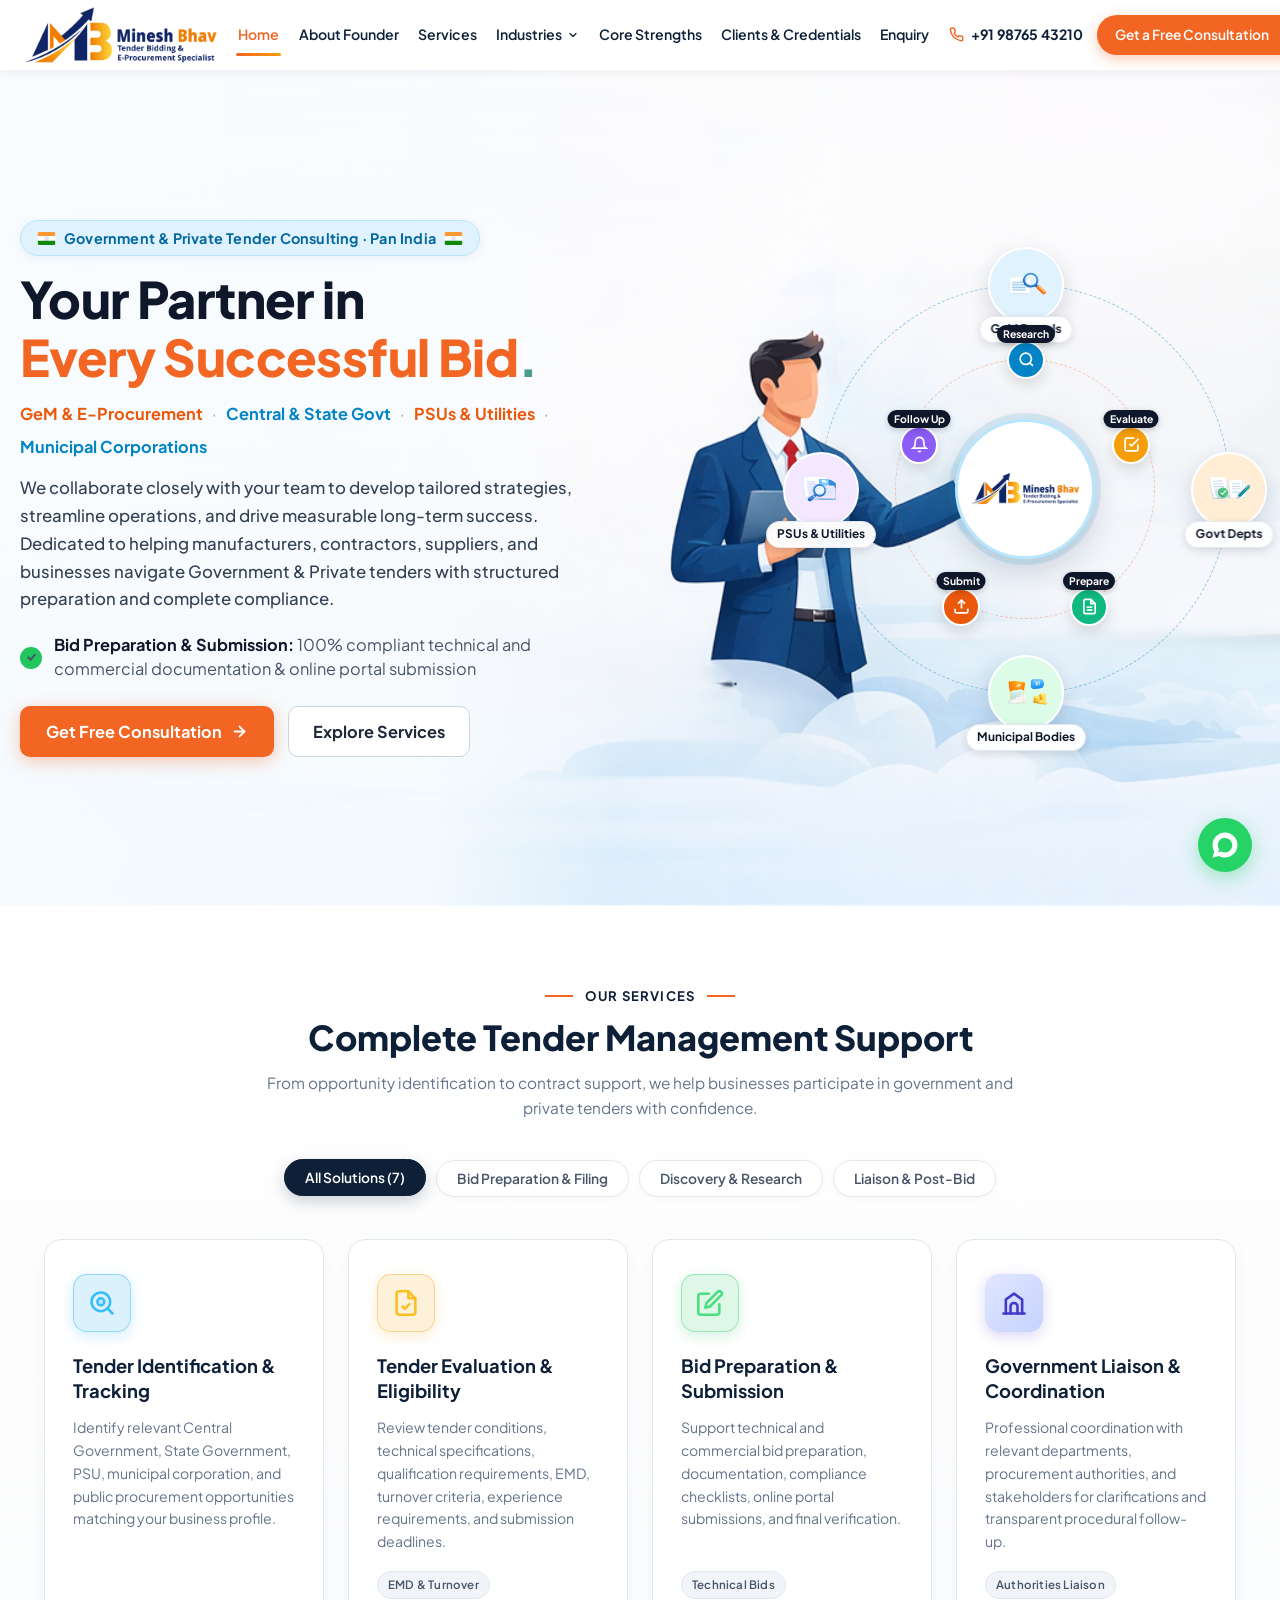
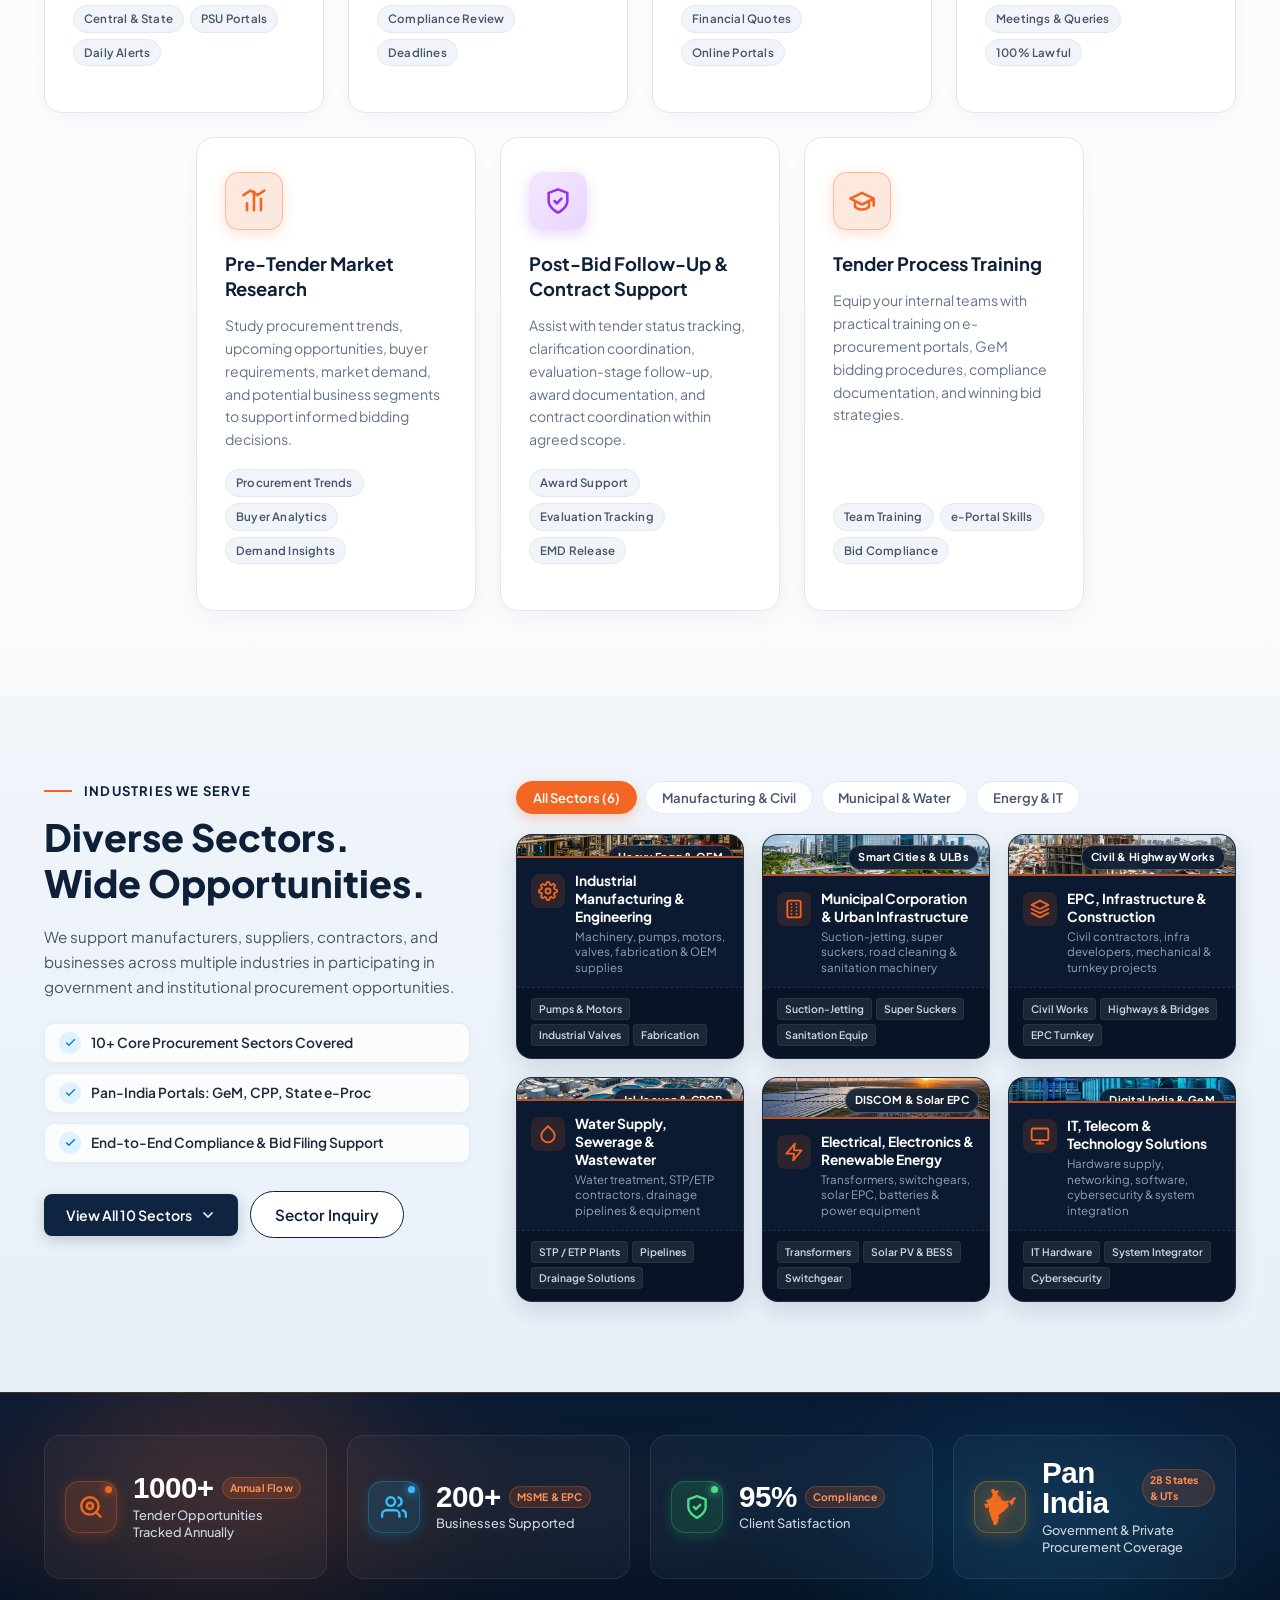
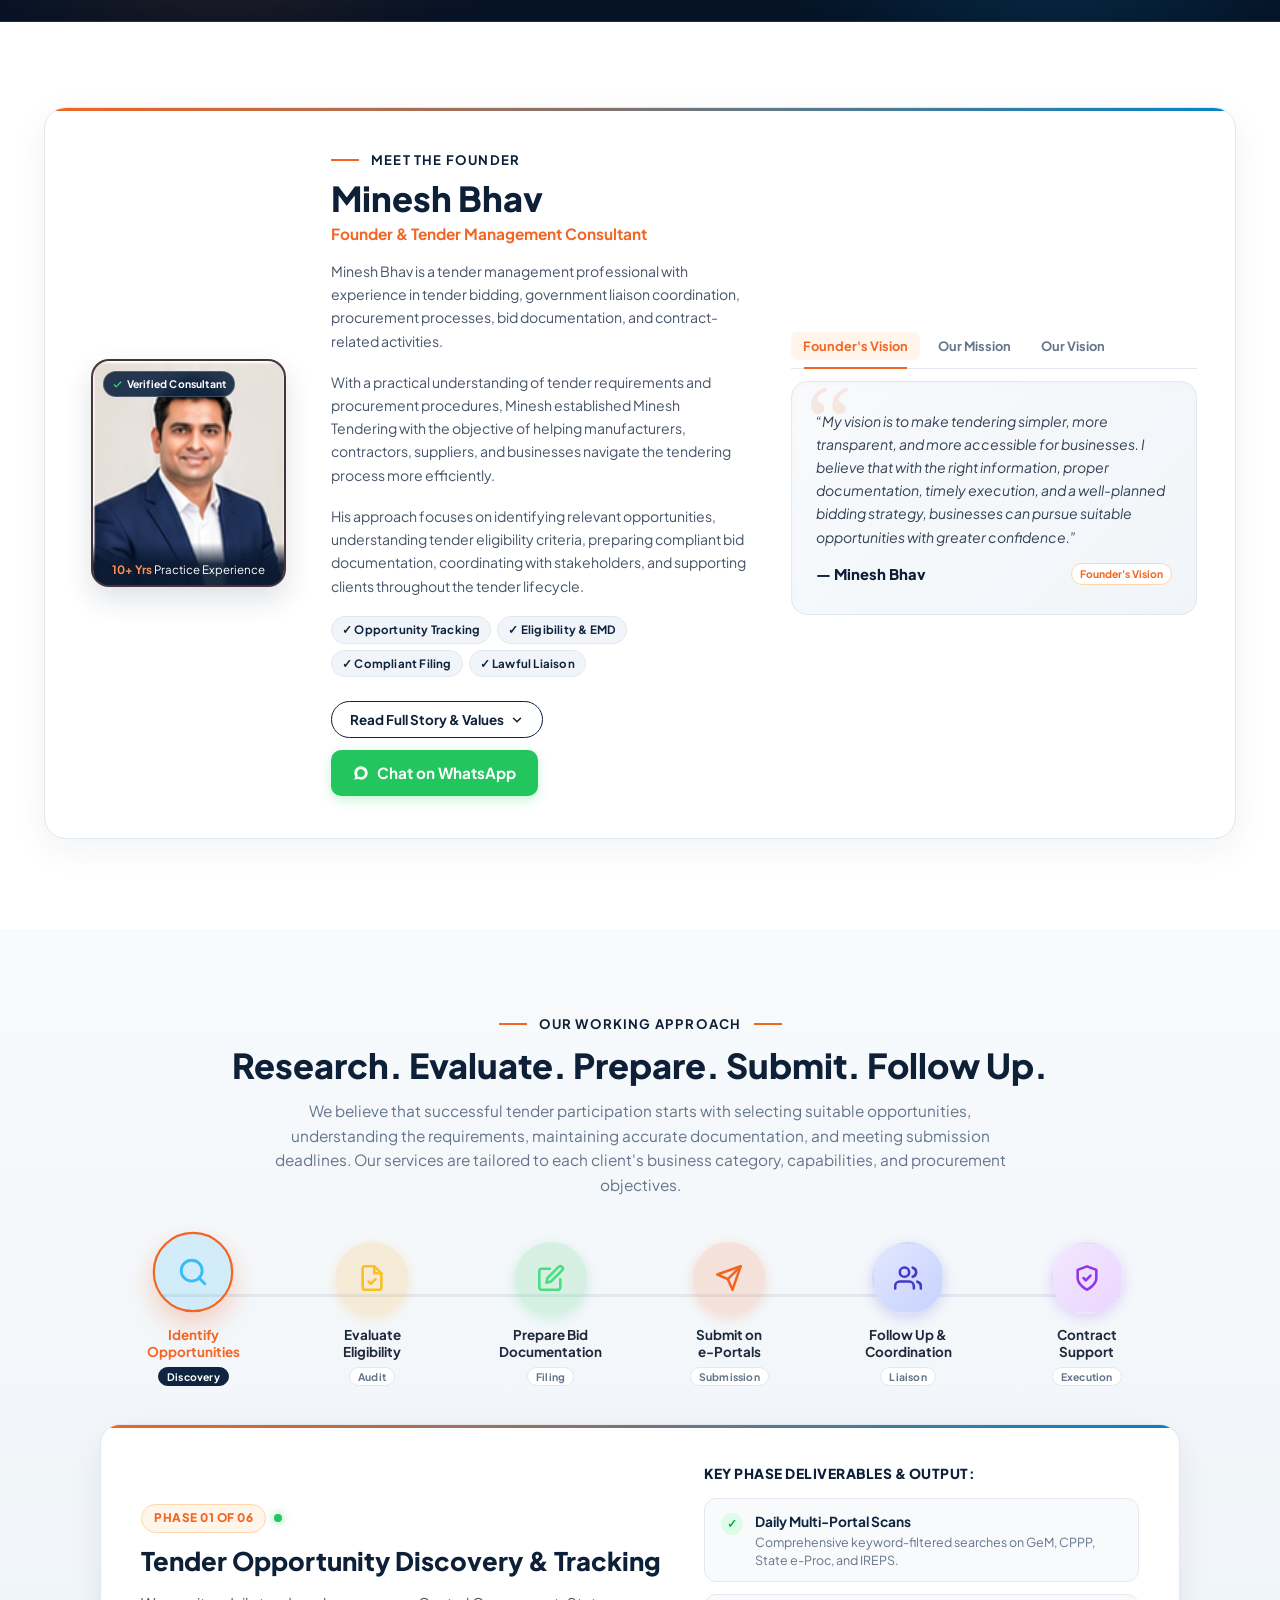
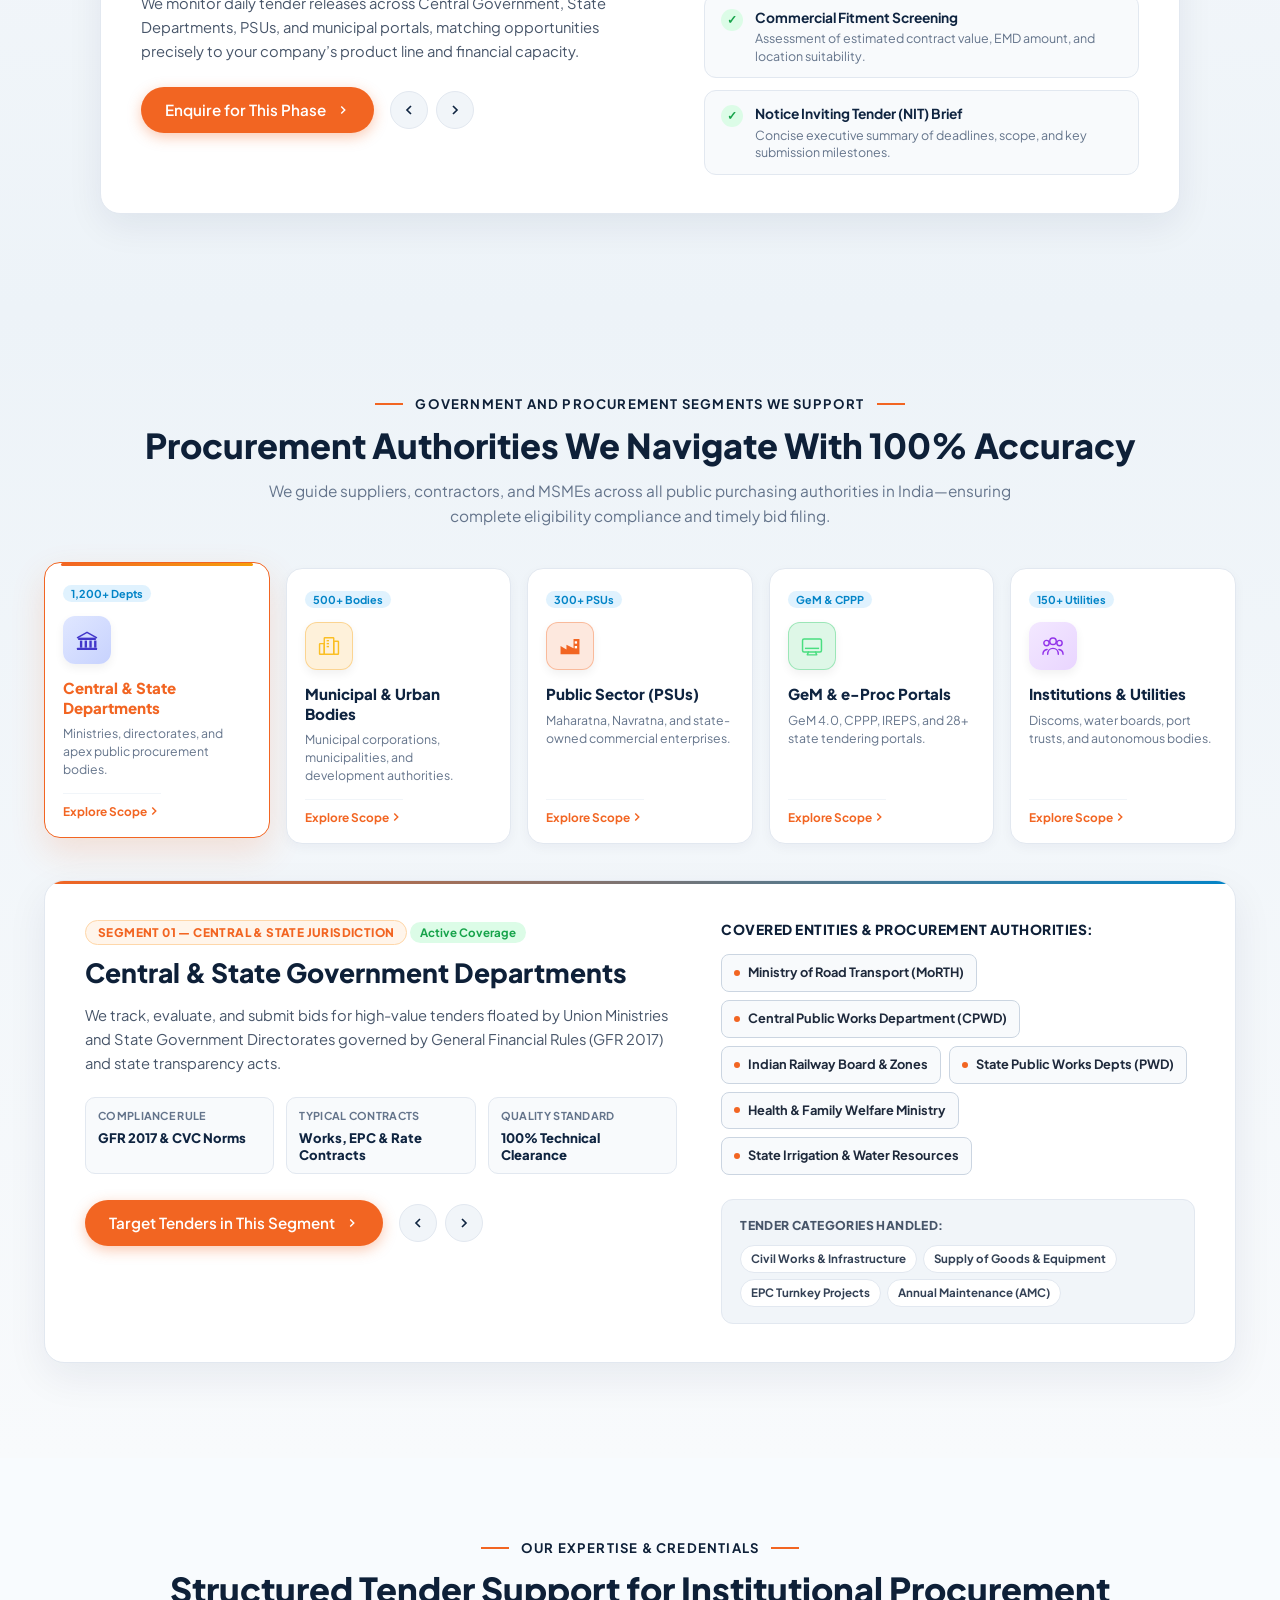
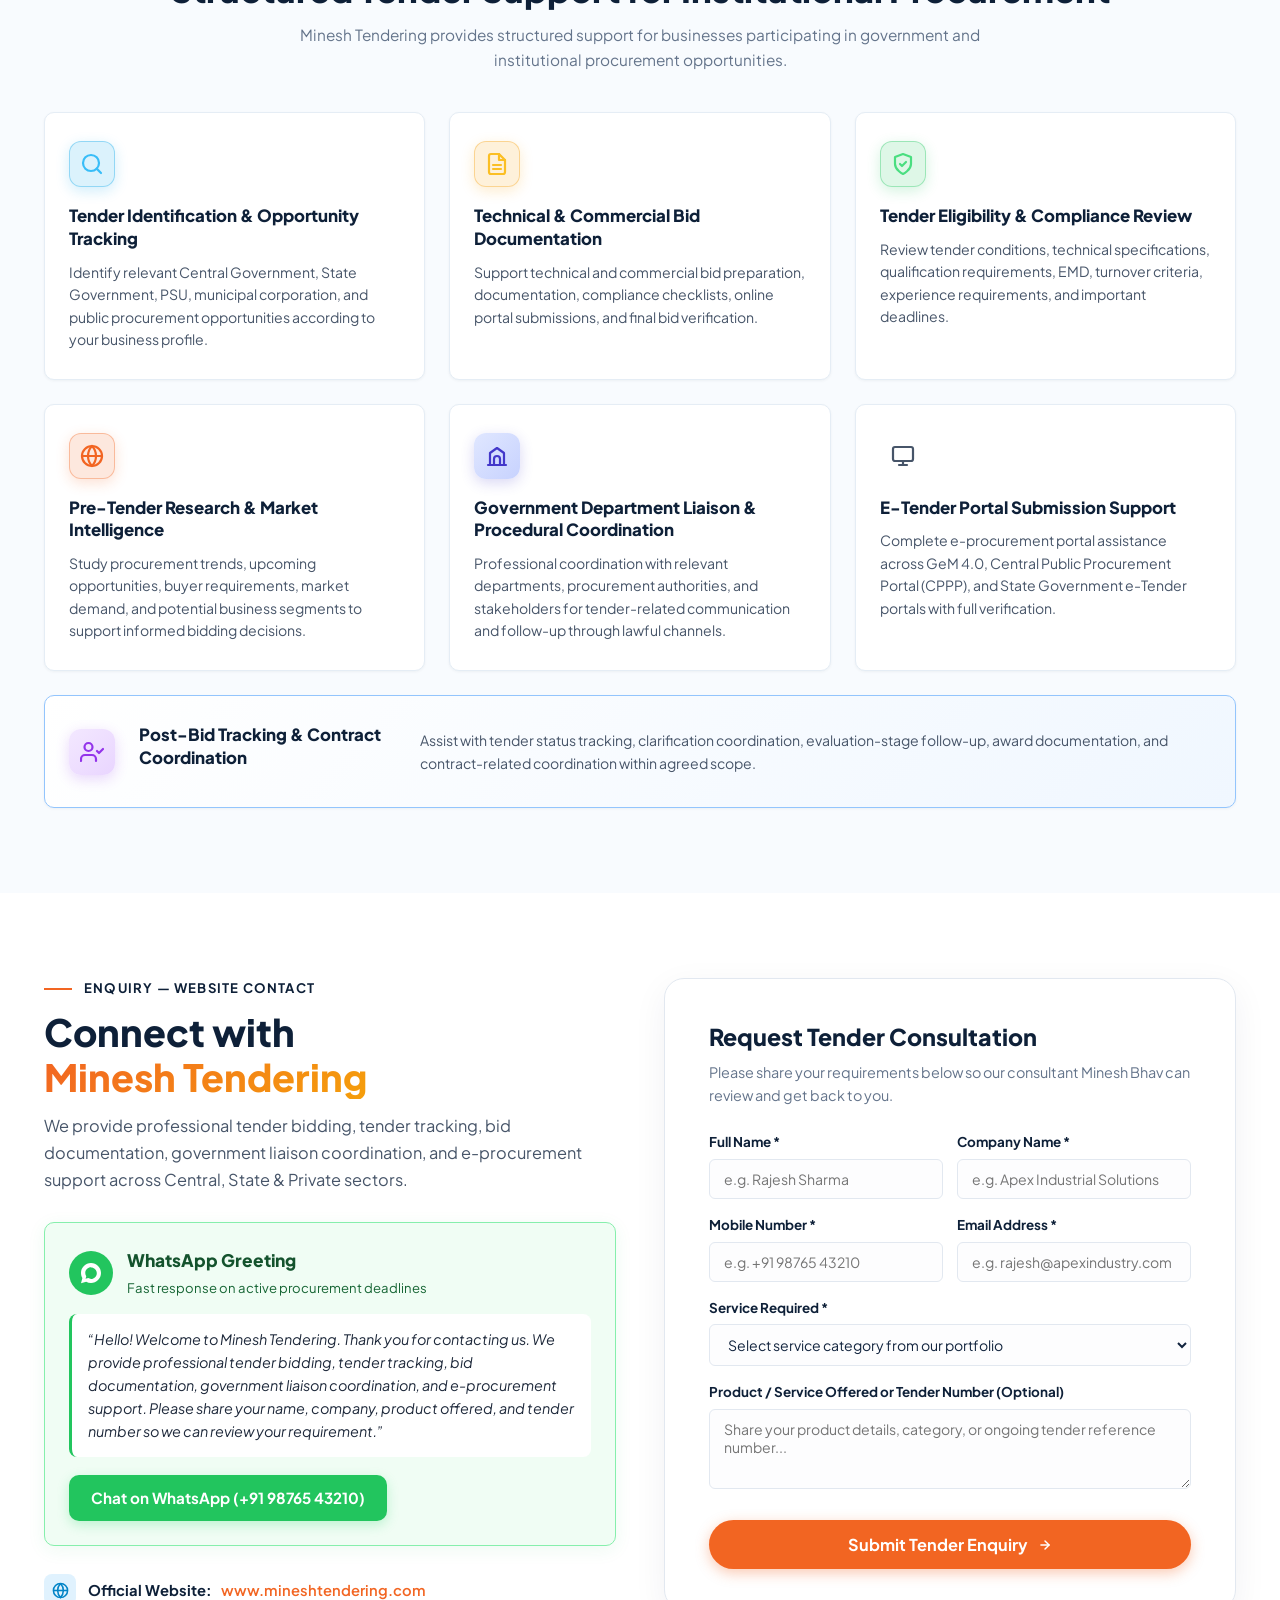
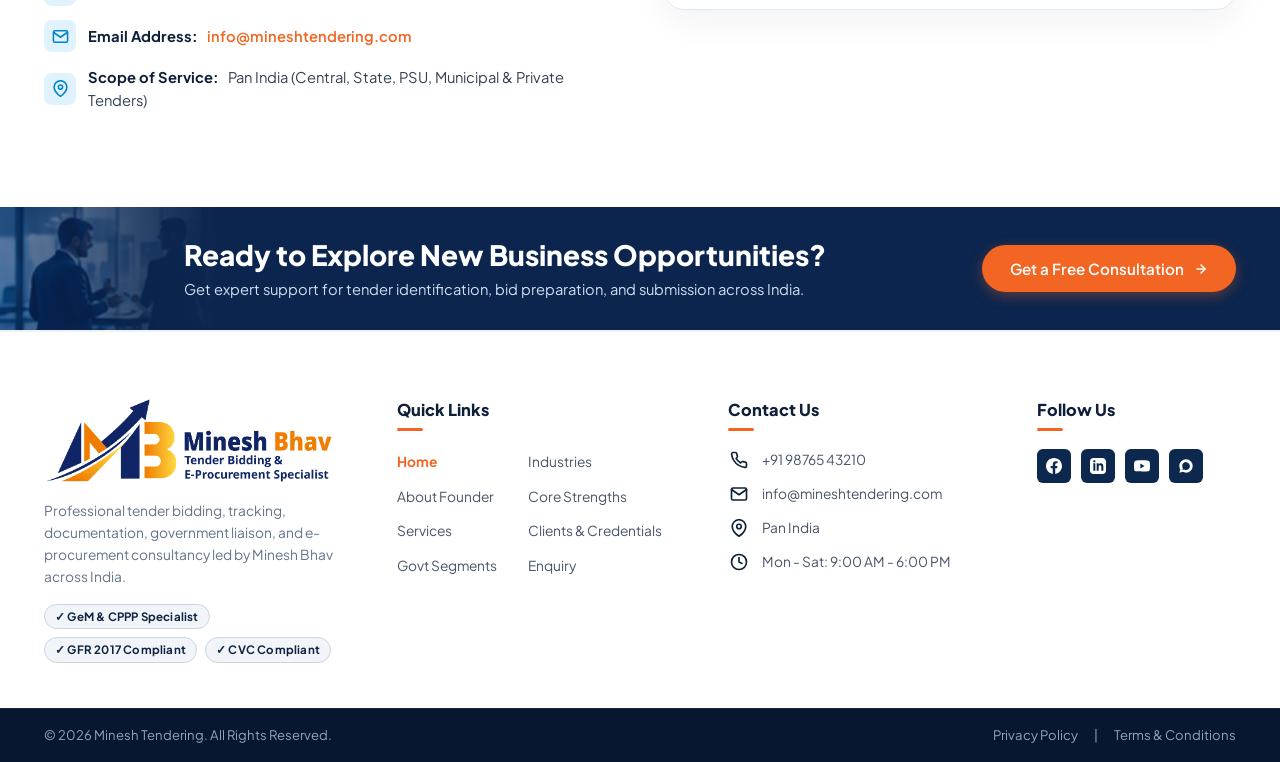
==== index.html @ 6821379d "Remove Enquire Tenders button from industry cards section" ====
<!DOCTYPE html>
<html lang="en">
<head>
  <meta charset="UTF-8">
  <meta name="viewport" content="width=device-width, initial-scale=1.0">
  <title>Minesh Bhav - Tender Bidding & E-Procurement Specialist</title>
  <meta name="description" content="Your Partner in Every Successful Bid. Professional support for tender identification, bid preparation, compliance, submission, and follow-up across Central, State & Private Sectors.">
  <link rel="preconnect" href="https://fonts.googleapis.com">
  <link rel="preconnect" href="https://fonts.gstatic.com" crossorigin>
  <link href="https://fonts.googleapis.com/css2?family=Plus+Jakarta+Sans:wght@400;500;600;700;800&display=swap" rel="stylesheet">
  <link rel="stylesheet" href="style.css">
</head>
<body>

  <!-- =========================================================================
       1. TOP HEADER NAVIGATION
       ========================================================================= -->
  <header class="site-header">
    <div class="header-container">
      <a href="index.html" class="header-logo" aria-label="Minesh Bhav Homepage">
        <img src="assets/logo.png" alt="Minesh Bhav Tender Bidding &amp; E-Procurement Specialist" width="973" height="289" fetchpriority="high">
      </a>

      <button class="mobile-menu-toggle" id="menuToggle" aria-label="Toggle navigation menu">
        <svg viewBox="0 0 24 24" width="24" height="24" fill="none" stroke="currentColor" stroke-width="2">
          <line x1="3" y1="12" x2="21" y2="12"></line>
          <line x1="3" y1="6" x2="21" y2="6"></line>
          <line x1="3" y1="18" x2="21" y2="18"></line>
        </svg>
      </button>

      <nav>
        <ul class="nav-menu" id="navMenu">
          <li><a href="index.html" class="nav-link active">Home</a></li>
          <li><a href="about-founder.html" class="nav-link">About Founder</a></li>
          <li><a href="services.html" class="nav-link">Services</a></li>
          <li class="nav-item has-dropdown">
            <a href="industries.html" class="nav-link dropdown-toggle" aria-expanded="false" aria-haspopup="true">
              <span>Industries</span>
              <svg class="dropdown-chevron" viewBox="0 0 24 24" width="12" height="12" fill="none" stroke="currentColor" stroke-width="2.5" stroke-linecap="round" stroke-linejoin="round">
                <polyline points="6 9 12 15 18 9"></polyline>
              </svg>
            </a>
            <ul class="dropdown-menu">
              <li><a href="industries.html" class="dropdown-item">Focus Industries</a></li>
              <li><a href="govt-segments.html" class="dropdown-item">Govt Segments</a></li>
            </ul>
          </li>
          <li><a href="core-strengths.html" class="nav-link">Core Strengths</a></li>
          <li><a href="client-credentials.html" class="nav-link">Clients &amp; Credentials</a></li>
          <li><a href="enquiry.html" class="nav-link">Enquiry</a></li>
        </ul>
      </nav>

      <div class="header-cta" style="display: flex; align-items: center;">
        <a href="tel:+919876543210" class="header-phone-link" aria-label="Call +91 98765 43210">
          <svg viewBox="0 0 24 24" fill="none" stroke="currentColor" stroke-linecap="round" stroke-linejoin="round">
            <path d="M22 16.92v3a2 2 0 0 1-2.18 2 19.79 19.79 0 0 1-8.63-3.07 19.5 19.5 0 0 1-6-6 19.79 19.79 0 0 1-3.07-8.67A2 2 0 0 1 4.11 2h3a2 2 0 0 1 2 1.72 12.84 12.84 0 0 0 .7 2.81 2 2 0 0 1-.45 2.11L8.09 9.91a16 16 0 0 0 6 6l1.27-1.27a2 2 0 0 1 2.11-.45 12.84 12.84 0 0 0 2.81.7A2 2 0 0 1 22 16.92z"></path>
          </svg>
          <span>+91 98765 43210</span>
        </a>

        <a href="#consultation-modal" class="btn btn-primary open-modal-btn">
          Get a Free Consultation
          <svg viewBox="0 0 24 24" fill="none" stroke="currentColor" stroke-width="2.5" stroke-linecap="round" stroke-linejoin="round">
            <line x1="5" y1="12" x2="19" y2="12"></line>
            <polyline points="12 5 19 12 12 19"></polyline>
          </svg>
        </a>
      </div>
    </div>
  </header>

  <!-- =========================================================================
       2. HERO SECTION - PIXEL-PERFECT PANORAMIC BANNER
       ========================================================================= -->
  <section class="hero-section">
    <div class="hero-main-container">
      <div class="hero-layout-grid">
        <!-- Left Content Column with Exact PDF Content -->
        <div class="hero-left-content">
          <!-- Top Category Badge: Domain & Scope -->
          <div class="hero-india-badge">
            <svg class="flag-svg" viewBox="0 0 640 480" aria-hidden="true">
              <path fill="#f93" d="M0 0h640v160H0z"/>
              <path fill="#fff" d="M0 160h640v160H0z"/>
              <path fill="#128807" d="M0 320h640v160H0z"/>
              <g transform="matrix(3.2 0 0 3.2 320 240)">
                <circle r="20" fill="none" stroke="#000088" stroke-width="2"/>
                <circle r="3.5" fill="#000088"/>
              </g>
            </svg>
            <span>Government &amp; Private Tender Consulting · Pan India</span>
            <svg class="flag-svg" viewBox="0 0 640 480" aria-hidden="true">
              <path fill="#f93" d="M0 0h640v160H0z"/>
              <path fill="#fff" d="M0 160h640v160H0z"/>
              <path fill="#128807" d="M0 320h640v160H0z"/>
              <g transform="matrix(3.2 0 0 3.2 320 240)">
                <circle r="20" fill="none" stroke="#000088" stroke-width="2"/>
                <circle r="3.5" fill="#000088"/>
              </g>
            </svg>
          </div>

          <!-- Main Headline: Single Chosen Perfect Tagline -->
          <h1 class="hero-title-main">
            Your Partner in<br>
            <span class="title-accent">Every Successful Bid<span class="dot-teal">.</span></span>
          </h1>

          <!-- Procurement Segments Highlight Bar (from PDF Page 3 & 4) -->
          <div class="hero-platforms-bar">
            <span class="platform-orange">GeM &amp; E-Procurement</span>
            <span class="platform-dot">·</span>
            <span class="platform-teal">Central &amp; State Govt</span>
            <span class="platform-dot">·</span>
            <span class="platform-orange">PSUs &amp; Utilities</span>
            <span class="platform-dot">·</span>
            <span class="platform-teal">Municipal Corporations</span>
          </div>

          <!-- Value Proposition & Vision from PDF Page 1 -->
          <p class="hero-desc-text">
            We collaborate closely with your team to develop tailored strategies, streamline operations, and drive measurable long-term success. Dedicated to helping manufacturers, contractors, suppliers, and businesses navigate Government &amp; Private tenders with structured preparation and complete compliance.
          </p>

          <!-- Single Highlight Feature from PDF Core Strengths -->
          <div class="hero-checklist hero-single-feature">
            <div class="checklist-row">
              <span class="check-icon-circle">
                <svg viewBox="0 0 20 20" fill="none" stroke="currentColor"><path d="M5 10l3.5 3.5L15 6" stroke-linecap="round" stroke-linejoin="round"/></svg>
              </span>
              <div><strong>Bid Preparation &amp; Submission:</strong> <span>100% compliant technical and commercial documentation &amp; online portal submission</span></div>
            </div>
          </div>

          <div class="hero-btn-row">
            <a href="#consultation-modal" class="btn-hero-cta open-modal-btn" data-service="Tender Bidding &amp; Submission">
              Get Free Consultation
              <svg viewBox="0 0 24 24" fill="none" stroke="currentColor" stroke-width="2.5" stroke-linecap="round" stroke-linejoin="round" width="16" height="16">
                <line x1="5" y1="12" x2="19" y2="12"></line>
                <polyline points="12 5 19 12 12 19"></polyline>
              </svg>
            </a>
            <a href="#services" class="btn-hero-sample">
              Explore Services
            </a>
          </div>
        </div>

        <!-- Right Column: 3D Rotating Orbital System with PDF Data -->
        <div class="hero-orbit-wrapper">
          <div class="orbit-system-container">
            <!-- Central Glowing Logo Core (Click to Open Consultation Form) -->
            <div class="orbit-center-core">
              <img src="assets/logo.png" alt="Minesh Bhav Tender Bidding &amp; E-Procurement Specialist" width="973" height="289">
            </div>

            <!-- Outer Dashed Orbit Ring with 4 Procurement Segments -->
            <div class="orbit-ring-outer">
              <!-- Node 1: GeM & E-Procurement Portals (Top) -->
              <div class="orbit-node node-gem">
                <div class="orbit-node-inner">
                  <img src="assets/orbit-gem.png" alt="GeM &amp; E-Procurement Portals">
                  <span class="orbit-pill-label">GeM Portals</span>
                </div>
              </div>

              <!-- Node 2: Central & State Government (Right) -->
              <div class="orbit-node node-railway">
                <div class="orbit-node-inner">
                  <img src="assets/orbit-railway.png" alt="Central &amp; State Government">
                  <span class="orbit-pill-label">Govt Depts</span>
                </div>
              </div>

              <!-- Node 3: Municipal Corporations & Urban Local Bodies (Bottom) -->
              <div class="orbit-node node-eproc">
                <div class="orbit-node-inner">
                  <img src="assets/orbit-eproc.png" alt="Municipal Corporations">
                  <span class="orbit-pill-label">Municipal Bodies</span>
                </div>
              </div>

              <!-- Node 4: Public Sector Undertakings (PSUs) (Left) -->
              <div class="orbit-node node-psu">
                <div class="orbit-node-inner">
                  <img src="assets/orbit-psu.png" alt="PSUs &amp; Utilities">
                  <span class="orbit-pill-label">PSUs &amp; Utilities</span>
                </div>
              </div>
            </div>

            <!-- Inner Orbit Ring with 5 Satellites representing 5-Step Working Approach -->
            <div class="orbit-ring-inner">
              <!-- Step 1: Research -->
              <div class="orbit-satellite sat-research">
                <span class="sat-step-tag">Research</span>
                <svg viewBox="0 0 24 24" fill="none" stroke="currentColor" stroke-width="2.4"><circle cx="11" cy="11" r="8"/><line x1="21" y1="21" x2="16.65" y2="16.65"/></svg>
              </div>

              <!-- Step 2: Evaluate -->
              <div class="orbit-satellite sat-evaluate">
                <span class="sat-step-tag">Evaluate</span>
                <svg viewBox="0 0 24 24" fill="none" stroke="currentColor" stroke-width="2.4"><path d="M9 11l3 3L22 4"/><path d="M21 12v7a2 2 0 0 1-2 2H5a2 2 0 0 1-2-2V5a2 2 0 0 1 2-2h11"/></svg>
              </div>

              <!-- Step 3: Prepare -->
              <div class="orbit-satellite sat-prepare">
                <span class="sat-step-tag">Prepare</span>
                <svg viewBox="0 0 24 24" fill="none" stroke="currentColor" stroke-width="2.4"><path d="M14 2H6a2 2 0 0 0-2 2v16a2 2 0 0 0 2 2h12a2 2 0 0 0 2-2V8z"/><polyline points="14 2 14 8 20 8"/><line x1="16" y1="13" x2="8" y2="13"/><line x1="16" y1="17" x2="8" y2="17"/></svg>
              </div>

              <!-- Step 4: Submit -->
              <div class="orbit-satellite sat-submit">
                <span class="sat-step-tag">Submit</span>
                <svg viewBox="0 0 24 24" fill="none" stroke="currentColor" stroke-width="2.4"><path d="M21 15v4a2 2 0 0 1-2 2H5a2 2 0 0 1-2-2v-4"/><polyline points="17 8 12 3 7 8"/><line x1="12" y1="3" x2="12" y2="15"/></svg>
              </div>

              <!-- Step 5: Follow Up -->
              <div class="orbit-satellite sat-followup">
                <span class="sat-step-tag">Follow Up</span>
                <svg viewBox="0 0 24 24" fill="none" stroke="currentColor" stroke-width="2.4"><path d="M18 8A6 6 0 0 0 6 8c0 7-3 9-3 9h18s-3-2-3-9"/><path d="M13.73 21a2 2 0 0 1-3.46 0"/></svg>
              </div>
            </div>
          </div>
        </div>
      </div>
    </div>
  </section>

  <!-- =========================================================================
       3. OUR SERVICES SECTION - COMPLETE TENDER MANAGEMENT SUPPORT
       ========================================================================= -->
  <section class="services-section" id="services">
    <div class="container">
      <div class="section-tag">OUR SERVICES</div>
      <h2 class="section-title">Complete Tender Management Support</h2>
      <p class="section-subtitle">
        From opportunity identification to contract support, we help businesses participate in government and private tenders with confidence.
      </p>

      <!-- Interactive Filter Pills -->
      <div class="services-filter-row" id="servicesFilterRow">
        <button class="service-filter-btn active" data-filter="all">All Solutions (7)</button>
        <button class="service-filter-btn" data-filter="bidding">Bid Preparation &amp; Filing</button>
        <button class="service-filter-btn" data-filter="tracking">Discovery &amp; Research</button>
        <button class="service-filter-btn" data-filter="liaison">Liaison &amp; Post-Bid</button>
      </div>

      <div class="services-grid" id="servicesGrid">
        <!-- Service Card 1: Tender Identification & Tracking -->
        <div class="service-card open-modal-btn" data-service="Tender Tracking &amp; Research" data-category="tracking" title="Get Tender Identification &amp; Tracking Support">
          <div class="service-card-shine"></div>
          <div class="service-icon-pod pod-blue">
            <svg viewBox="0 0 24 24" fill="none" stroke="currentColor" stroke-width="2.2" stroke-linecap="round" stroke-linejoin="round">
              <circle cx="11" cy="11" r="8"></circle>
              <line x1="21" y1="21" x2="16.65" y2="16.65"></line>
              <circle cx="11" cy="11" r="3" fill="currentColor" fill-opacity="0.2"></circle>
            </svg>
          </div>
          <h3 class="service-title">Tender Identification &amp; Tracking</h3>
          <p class="service-desc">
            Identify relevant Central Government, State Government, PSU, municipal corporation, and public procurement opportunities matching your business profile.
          </p>
          <div class="service-card-tags">
            <span class="service-tag">Central &amp; State</span>
            <span class="service-tag">PSU Portals</span>
            <span class="service-tag">Daily Alerts</span>
          </div>
        </div>

        <!-- Service Card 2: Tender Evaluation & Eligibility -->
        <div class="service-card open-modal-btn" data-service="Tender Bidding &amp; Submission" data-category="bidding" title="Get Tender Evaluation &amp; Eligibility Review">
          <div class="service-card-shine"></div>
          <div class="service-icon-pod pod-amber">
            <svg viewBox="0 0 24 24" fill="none" stroke="currentColor" stroke-width="2.2" stroke-linecap="round" stroke-linejoin="round">
              <path d="M14 2H6a2 2 0 0 0-2 2v16a2 2 0 0 0 2 2h12a2 2 0 0 0 2-2V8z"></path>
              <polyline points="14 2 14 8 20 8"></polyline>
              <path d="M9 15l2 2 4-4"></path>
            </svg>
          </div>
          <h3 class="service-title">Tender Evaluation &amp; Eligibility</h3>
          <p class="service-desc">
            Review tender conditions, technical specifications, qualification requirements, EMD, turnover criteria, experience requirements, and submission deadlines.
          </p>
          <div class="service-card-tags">
            <span class="service-tag">EMD &amp; Turnover</span>
            <span class="service-tag">Compliance Review</span>
            <span class="service-tag">Deadlines</span>
          </div>
        </div>

        <!-- Service Card 3: Bid Preparation & Submission -->
        <div class="service-card open-modal-btn" data-service="Tender Bidding &amp; Submission" data-category="bidding" title="Get Technical &amp; Commercial Bid Preparation">
          <div class="service-card-shine"></div>
          <div class="service-icon-pod pod-green">
            <svg viewBox="0 0 24 24" fill="none" stroke="currentColor" stroke-width="2.2" stroke-linecap="round" stroke-linejoin="round">
              <path d="M11 4H4a2 2 0 0 0-2 2v14a2 2 0 0 0 2 2h14a2 2 0 0 0 2-2v-7"></path>
              <path d="M18.5 2.5a2.121 2.121 0 0 1 3 3L12 15l-4 1 1-4 9.5-9.5z"></path>
            </svg>
          </div>
          <h3 class="service-title">Bid Preparation &amp; Submission</h3>
          <p class="service-desc">
            Support technical and commercial bid preparation, documentation, compliance checklists, online portal submissions, and final verification.
          </p>
          <div class="service-card-tags">
            <span class="service-tag">Technical Bids</span>
            <span class="service-tag">Financial Quotes</span>
            <span class="service-tag">Online Portals</span>
          </div>
        </div>

        <!-- Service Card 4: Government Liaison & Coordination -->
        <div class="service-card open-modal-btn" data-service="Government Liaison &amp; Co-ordination Support" data-category="liaison" title="Get Government Liaison &amp; Procedural Support">
          <div class="service-card-shine"></div>
          <div class="service-icon-pod pod-navy">
            <svg viewBox="0 0 24 24" fill="none" stroke="currentColor" stroke-width="2.2" stroke-linecap="round" stroke-linejoin="round">
              <path d="M3 21h18"></path>
              <path d="M5 21V9l7-5 7 5v12"></path>
              <path d="M9 21v-6a3 3 0 0 1 6 0v6"></path>
            </svg>
          </div>
          <h3 class="service-title">Government Liaison &amp; Coordination</h3>
          <p class="service-desc">
            Professional coordination with relevant departments, procurement authorities, and stakeholders for clarifications and transparent procedural follow-up.
          </p>
          <div class="service-card-tags">
            <span class="service-tag">Authorities Liaison</span>
            <span class="service-tag">Meetings &amp; Queries</span>
            <span class="service-tag">100% Lawful</span>
          </div>
        </div>

        <!-- Service Card 5: Pre-Tender Market Research -->
        <div class="service-card open-modal-btn" data-service="Tender Tracking &amp; Research" data-category="tracking" title="Get Pre-Tender Market Research">
          <div class="service-card-shine"></div>
          <div class="service-icon-pod pod-orange">
            <svg viewBox="0 0 24 24" fill="none" stroke="currentColor" stroke-width="2.2" stroke-linecap="round" stroke-linejoin="round">
              <line x1="18" y1="20" x2="18" y2="10"></line>
              <line x1="12" y1="20" x2="12" y2="4"></line>
              <line x1="6" y1="20" x2="6" y2="14"></line>
              <path d="M3 7l6-4 6 4 6-4"></path>
            </svg>
          </div>
          <h3 class="service-title">Pre-Tender Market Research</h3>
          <p class="service-desc">
            Study procurement trends, upcoming opportunities, buyer requirements, market demand, and potential business segments to support informed bidding decisions.
          </p>
          <div class="service-card-tags">
            <span class="service-tag">Procurement Trends</span>
            <span class="service-tag">Buyer Analytics</span>
            <span class="service-tag">Demand Insights</span>
          </div>
        </div>

        <!-- Service Card 6: Post-Bid Follow-Up & Contract Support -->
        <div class="service-card open-modal-btn" data-service="Post-Bid &amp; Contract Support" data-category="liaison" title="Get Post-Bid Tracking &amp; Contract Coordination">
          <div class="service-card-shine"></div>
          <div class="service-icon-pod pod-purple">
            <svg viewBox="0 0 24 24" fill="none" stroke="currentColor" stroke-width="2.2" stroke-linecap="round" stroke-linejoin="round">
              <path d="M12 22s8-4 8-10V5l-8-3-8 3v7c0 6 8 10 8 10z"></path>
              <polyline points="9 12 11 14 15 10"></polyline>
            </svg>
          </div>
          <h3 class="service-title">Post-Bid Follow-Up &amp; Contract Support</h3>
          <p class="service-desc">
            Assist with tender status tracking, clarification coordination, evaluation-stage follow-up, award documentation, and contract coordination within agreed scope.
          </p>
          <div class="service-card-tags">
            <span class="service-tag">Award Support</span>
            <span class="service-tag">Evaluation Tracking</span>
            <span class="service-tag">EMD Release</span>
          </div>
        </div>

        <!-- Service Card 7: Tender Process Training -->
        <div class="service-card open-modal-btn" data-service="Tender Process Training" data-category="training" title="Get Tender Process Training &amp; Guidance">
          <div class="service-card-shine"></div>
          <div class="service-icon-pod pod-orange">
            <svg viewBox="0 0 24 24" fill="none" stroke="currentColor" stroke-width="2.2" stroke-linecap="round" stroke-linejoin="round">
              <path d="M22 10v6M2 10l10-5 10 5-10 5z"></path>
              <path d="M6 12v5c3 3 9 3 12 0v-5"></path>
            </svg>
          </div>
          <h3 class="service-title">Tender Process Training</h3>
          <p class="service-desc">
            Equip your internal teams with practical training on e-procurement portals, GeM bidding procedures, compliance documentation, and winning bid strategies.
          </p>
          <div class="service-card-tags">
            <span class="service-tag">Team Training</span>
            <span class="service-tag">e-Portal Skills</span>
            <span class="service-tag">Bid Compliance</span>
          </div>
        </div>
      </div>
    </div>
  </section>

  <!-- =========================================================================
       4. INDUSTRIES WE SERVE - DIVERSE SECTORS. WIDE OPPORTUNITIES.
       ========================================================================= -->
  <section class="industries-section" id="industries">
    <div class="container">
      <div class="industries-layout">
        <!-- Left Info Column -->
        <div class="industries-info">
          <div class="section-tag left-align">INDUSTRIES WE SERVE</div>
          <h2 class="industries-heading">Diverse Sectors.<br>Wide Opportunities.</h2>
          <p class="industries-desc">
            We support manufacturers, suppliers, contractors, and businesses across multiple industries in participating in government and institutional procurement opportunities.
          </p>

          <!-- Interactive Highlights Pills -->
          <div class="industries-highlights">
            <div class="ind-highlight-item">
              <span class="ind-highlight-icon">
                <svg viewBox="0 0 24 24" fill="none" stroke="currentColor" stroke-width="2.5"><polyline points="20 6 9 17 4 12"/></svg>
              </span>
              <span>10+ Core Procurement Sectors Covered</span>
            </div>
            <div class="ind-highlight-item">
              <span class="ind-highlight-icon">
                <svg viewBox="0 0 24 24" fill="none" stroke="currentColor" stroke-width="2.5"><polyline points="20 6 9 17 4 12"/></svg>
              </span>
              <span>Pan-India Portals: GeM, CPP, State e-Proc</span>
            </div>
            <div class="ind-highlight-item">
              <span class="ind-highlight-icon">
                <svg viewBox="0 0 24 24" fill="none" stroke="currentColor" stroke-width="2.5"><polyline points="20 6 9 17 4 12"/></svg>
              </span>
              <span>End-to-End Compliance &amp; Bid Filing Support</span>
            </div>
          </div>

          <!-- Interactive Action Buttons -->
          <div class="industries-actions-row">
            <button type="button" class="btn btn-dark" id="toggleAllIndustriesBtn">
              <span id="toggleIndustriesBtnText">View All 10 Sectors</span>
              <svg id="toggleIndustriesBtnIcon" viewBox="0 0 24 24" fill="none" stroke="currentColor" stroke-width="2.5" stroke-linecap="round" stroke-linejoin="round">
                <polyline points="6 9 12 15 18 9"></polyline>
              </svg>
            </button>
            <a href="#consultation-modal" class="btn btn-outline open-modal-btn" data-service="Tender Bidding &amp; Submission">
              Sector Inquiry
            </a>
          </div>
        </div>

        <!-- Right Showcase Column -->
        <div class="industries-showcase">
          <!-- Sector Category Filters -->
          <div class="industries-filter-bar" id="industriesFilterBar">
            <button class="ind-filter-btn active" data-ind-filter="all">All Sectors (6)</button>
            <button class="ind-filter-btn" data-ind-filter="infra">Manufacturing &amp; Civil</button>
            <button class="ind-filter-btn" data-ind-filter="utility">Municipal &amp; Water</button>
            <button class="ind-filter-btn" data-ind-filter="tech">Energy &amp; IT</button>
          </div>

          <div class="industries-grid" id="industriesGrid">
            <!-- Card 1: Industrial Manufacturing & Engineering -->
            <div class="industry-card-item open-modal-btn" data-service="Tender Bidding &amp; Submission" data-industry="Industrial Manufacturing &amp; Engineering" data-cat="infra" title="Click to enquire tender support for Manufacturing &amp; Engineering">
              <div class="industry-card-photo">
                <img src="assets/ind-hd-manufacturing.jpg" alt="Industrial Manufacturing &amp; Engineering" loading="lazy">
                <span class="industry-card-badge">Heavy Engg &amp; OEM</span>
                <div class="industry-card-shine"></div>
              </div>
              <div class="industry-card-bar">
                <div class="industry-icon-pod">
                  <svg viewBox="0 0 24 24" fill="none" stroke="#f26522" stroke-width="2.2" stroke-linecap="round" stroke-linejoin="round">
                    <circle cx="12" cy="12" r="3"></circle>
                    <path d="M19.4 15a1.65 1.65 0 0 0 .33 1.82l.06.06a2 2 0 0 1 0 2.83 2 2 0 0 1-2.83 0l-.06-.06a1.65 1.65 0 0 0-1.82-.33 1.65 1.65 0 0 0-1 1.51V21a2 2 0 0 1-2 2 2 2 0 0 1-2-2v-.09A1.65 1.65 0 0 0 9 19.4a1.65 1.65 0 0 0-1.82.33l-.06.06a2 2 0 0 1-2.83 0 2 2 0 0 1 0-2.83l.06-.06a1.65 1.65 0 0 0 .33-1.82 1.65 1.65 0 0 0-1.51-1H3a2 2 0 0 1-2-2 2 2 0 0 1 2-2h.09A1.65 1.65 0 0 0 4.6 9a1.65 1.65 0 0 0-.33-1.82l-.06-.06a2 2 0 0 1 0-2.83 2 2 0 0 1 2.83 0l.06.06a1.65 1.65 0 0 0 1.82.33H9a1.65 1.65 0 0 0 1-1.51V3a2 2 0 0 1 2-2 2 2 0 0 1 2 2v.09a1.65 1.65 0 0 0 1 1.51 1.65 1.65 0 0 0 1.82-.33l.06-.06a2 2 0 0 1 2.83 0 2 2 0 0 1 0 2.83l-.06.06a1.65 1.65 0 0 0-.33 1.82V9a1.65 1.65 0 0 0 1.51 1H21a2 2 0 0 1 2 2 2 2 0 0 1-2 2h-.09a1.65 1.65 0 0 0-1.51 1z"></path>
                  </svg>
                </div>
                <div class="industry-card-meta">
                  <h3 class="industry-card-title">Industrial Manufacturing &amp; Engineering</h3>
                  <span class="industry-card-scope">Machinery, pumps, motors, valves, fabrication &amp; OEM supplies</span>
                </div>
              </div>
              <div class="industry-card-drawer">
                <div class="industry-drawer-tags">
                  <span>Pumps &amp; Motors</span>
                  <span>Industrial Valves</span>
                  <span>Fabrication</span>
                </div>
              </div>
            </div>

            <!-- Card 2: Municipal Corporation & Urban Infrastructure -->
            <div class="industry-card-item open-modal-btn" data-service="Government Liaison &amp; Co-ordination Support" data-industry="Municipal Corporation &amp; Urban Infrastructure" data-cat="utility" title="Click to enquire tender support for Municipal Infrastructure">
              <div class="industry-card-photo">
                <img src="assets/ind-hd-municipal.jpg" alt="Municipal Corporation &amp; Urban Infrastructure" loading="lazy">
                <span class="industry-card-badge">Smart Cities &amp; ULBs</span>
                <div class="industry-card-shine"></div>
              </div>
              <div class="industry-card-bar">
                <div class="industry-icon-pod">
                  <svg viewBox="0 0 24 24" fill="none" stroke="#f26522" stroke-width="2.2" stroke-linecap="round" stroke-linejoin="round">
                    <rect x="4" y="2" width="16" height="20" rx="2" ry="2"></rect>
                    <line x1="9" y1="22" x2="9" y2="22.01"></line>
                    <line x1="15" y1="22" x2="15" y2="22.01"></line>
                    <line x1="9" y1="6" x2="9" y2="6.01"></line>
                    <line x1="15" y1="6" x2="15" y2="6.01"></line>
                    <line x1="9" y1="10" x2="9" y2="10.01"></line>
                    <line x1="15" y1="10" x2="15" y2="10.01"></line>
                    <line x1="9" y1="14" x2="9" y2="14.01"></line>
                    <line x1="15" y1="14" x2="15" y2="14.01"></line>
                    <line x1="9" y1="18" x2="9" y2="18.01"></line>
                    <line x1="15" y1="18" x2="15" y2="18.01"></line>
                  </svg>
                </div>
                <div class="industry-card-meta">
                  <h3 class="industry-card-title">Municipal Corporation &amp; Urban Infrastructure</h3>
                  <span class="industry-card-scope">Suction-jetting, super suckers, road cleaning &amp; sanitation machinery</span>
                </div>
              </div>
              <div class="industry-card-drawer">
                <div class="industry-drawer-tags">
                  <span>Suction-Jetting</span>
                  <span>Super Suckers</span>
                  <span>Sanitation Equip</span>
                </div>
              </div>
            </div>

            <!-- Card 3: EPC, Infrastructure & Construction -->
            <div class="industry-card-item open-modal-btn" data-service="Tender Bidding &amp; Submission" data-industry="EPC, Infrastructure &amp; Construction" data-cat="infra" title="Click to enquire tender support for EPC &amp; Construction">
              <div class="industry-card-photo">
                <img src="assets/ind-hd-epc.jpg" alt="EPC, Infrastructure &amp; Construction" loading="lazy">
                <span class="industry-card-badge">Civil &amp; Highway Works</span>
                <div class="industry-card-shine"></div>
              </div>
              <div class="industry-card-bar">
                <div class="industry-icon-pod">
                  <svg viewBox="0 0 24 24" fill="none" stroke="#f26522" stroke-width="2.2" stroke-linecap="round" stroke-linejoin="round">
                    <polygon points="12 2 2 7 12 12 22 7 12 2"></polygon>
                    <polyline points="2 17 12 22 22 17"></polyline>
                    <polyline points="2 12 12 17 22 12"></polyline>
                  </svg>
                </div>
                <div class="industry-card-meta">
                  <h3 class="industry-card-title">EPC, Infrastructure &amp; Construction</h3>
                  <span class="industry-card-scope">Civil contractors, infra developers, mechanical &amp; turnkey projects</span>
                </div>
              </div>
              <div class="industry-card-drawer">
                <div class="industry-drawer-tags">
                  <span>Civil Works</span>
                  <span>Highways &amp; Bridges</span>
                  <span>EPC Turnkey</span>
                </div>
              </div>
            </div>

            <!-- Card 4: Water Supply, Sewerage & Wastewater Management -->
            <div class="industry-card-item open-modal-btn" data-service="Tender Bidding &amp; Submission" data-industry="Water Supply, Sewerage &amp; Wastewater Management" data-cat="utility" title="Click to enquire tender support for Water &amp; Wastewater">
              <div class="industry-card-photo">
                <img src="assets/ind-hd-water.jpg" alt="Water Supply, Sewerage &amp; Wastewater Management" loading="lazy">
                <span class="industry-card-badge">Jal Jeevan &amp; CPCB</span>
                <div class="industry-card-shine"></div>
              </div>
              <div class="industry-card-bar">
                <div class="industry-icon-pod">
                  <svg viewBox="0 0 24 24" fill="none" stroke="#f26522" stroke-width="2.2" stroke-linecap="round" stroke-linejoin="round">
                    <path d="M12 2.69l5.66 5.66a8 8 0 1 1-11.31 0z"></path>
                  </svg>
                </div>
                <div class="industry-card-meta">
                  <h3 class="industry-card-title">Water Supply, Sewerage &amp; Wastewater</h3>
                  <span class="industry-card-scope">Water treatment, STP/ETP contractors, drainage pipelines &amp; equipment</span>
                </div>
              </div>
              <div class="industry-card-drawer">
                <div class="industry-drawer-tags">
                  <span>STP / ETP Plants</span>
                  <span>Pipelines</span>
                  <span>Drainage Solutions</span>
                </div>
              </div>
            </div>

            <!-- Card 5: Electrical, Electronics & Renewable Energy -->
            <div class="industry-card-item open-modal-btn" data-service="Tender Bidding &amp; Submission" data-industry="Electrical, Electronics &amp; Renewable Energy" data-cat="tech" title="Click to enquire tender support for Electrical &amp; Renewable Energy">
              <div class="industry-card-photo">
                <img src="assets/ind-hd-energy.jpg" alt="Electrical, Electronics &amp; Renewable Energy" loading="lazy">
                <span class="industry-card-badge">DISCOM &amp; Solar EPC</span>
                <div class="industry-card-shine"></div>
              </div>
              <div class="industry-card-bar">
                <div class="industry-icon-pod">
                  <svg viewBox="0 0 24 24" fill="none" stroke="#f26522" stroke-width="2.2" stroke-linecap="round" stroke-linejoin="round">
                    <polygon points="13 2 3 14 12 14 11 22 21 10 12 10 13 2"></polygon>
                  </svg>
                </div>
                <div class="industry-card-meta">
                  <h3 class="industry-card-title">Electrical, Electronics &amp; Renewable Energy</h3>
                  <span class="industry-card-scope">Transformers, switchgears, solar EPC, batteries &amp; power equipment</span>
                </div>
              </div>
              <div class="industry-card-drawer">
                <div class="industry-drawer-tags">
                  <span>Transformers</span>
                  <span>Solar PV &amp; BESS</span>
                  <span>Switchgear</span>
                </div>
              </div>
            </div>

            <!-- Card 6: IT, Telecom & Technology Solutions -->
            <div class="industry-card-item open-modal-btn" data-service="Tender Bidding &amp; Submission" data-industry="IT, Telecom &amp; Technology Solutions" data-cat="tech" title="Click to enquire tender support for IT &amp; Telecom">
              <div class="industry-card-photo">
                <img src="assets/ind-hd-it.jpg" alt="IT, Telecom &amp; Technology Solutions" loading="lazy">
                <span class="industry-card-badge">Digital India &amp; GeM</span>
                <div class="industry-card-shine"></div>
              </div>
              <div class="industry-card-bar">
                <div class="industry-icon-pod">
                  <svg viewBox="0 0 24 24" fill="none" stroke="#f26522" stroke-width="2.2" stroke-linecap="round" stroke-linejoin="round">
                    <rect x="2" y="3" width="20" height="14" rx="2" ry="2"></rect>
                    <line x1="8" y1="21" x2="16" y2="21"></line>
                    <line x1="12" y1="17" x2="12" y2="21"></line>
                  </svg>
                </div>
                <div class="industry-card-meta">
                  <h3 class="industry-card-title">IT, Telecom &amp; Technology Solutions</h3>
                  <span class="industry-card-scope">Hardware supply, networking, software, cybersecurity &amp; system integration</span>
                </div>
              </div>
              <div class="industry-card-drawer">
                <div class="industry-drawer-tags">
                  <span>IT Hardware</span>
                  <span>System Integrator</span>
                  <span>Cybersecurity</span>
                </div>
              </div>
            </div>
          </div>

          <!-- Expandable Specialized Industries Drawer (Cards 7 to 10 from Website Content.pdf) -->
          <div class="industries-extra-drawer" id="industriesExtraDrawer">
            <div class="extra-drawer-header">
              <span class="extra-drawer-tag">ADDITIONAL SPECIALIZED SECTORS (FROM OUR PRACTICE PORTFOLIO)</span>
            </div>
            <div class="extra-industries-grid">
              <!-- Sector 7 -->
              <div class="extra-ind-card open-modal-btn" data-service="Tender Bidding &amp; Submission" data-industry="Trading Companies, Distributors &amp; OEM Dealers" title="Enquire Tender Support for Trading &amp; OEM Supplies">
                <div class="extra-ind-icon">
                  <svg viewBox="0 0 24 24" fill="none" stroke="#f26522" stroke-width="2"><path d="M21 16V8a2 2 0 0 0-1-1.73l-7-4a2 2 0 0 0-2 0l-7 4A2 2 0 0 0 3 8v8a2 2 0 0 0 1 1.73l7 4a2 2 0 0 0 2 0l7-4A2 2 0 0 0 21 16z"></path><polyline points="3.27 6.96 12 12.01 20.73 6.96"></polyline><line x1="12" y1="22.08" x2="12" y2="12"></line></svg>
                </div>
                <div class="extra-ind-content">
                  <h4>Trading Companies &amp; OEM Dealers</h4>
                  <p>Authorized dealers, distributors, importers, and industrial goods trading businesses.</p>
                  <span class="extra-ind-link">Get Bid Support →</span>
                </div>
              </div>

              <!-- Sector 8 -->
              <div class="extra-ind-card open-modal-btn" data-service="Tender Bidding &amp; Submission" data-industry="Healthcare, Medical Equipment &amp; Laboratory Supplies" title="Enquire Tender Support for Healthcare &amp; Medical Devices">
                <div class="extra-ind-icon">
                  <svg viewBox="0 0 24 24" fill="none" stroke="#f26522" stroke-width="2"><path d="M22 12h-4l-3 9L9 3l-3 9H2"></path></svg>
                </div>
                <div class="extra-ind-content">
                  <h4>Healthcare &amp; Medical Supplies</h4>
                  <p>Medical devices, diagnostic equipment, laboratory instruments &amp; hospital consumables.</p>
                  <span class="extra-ind-link">Get Bid Support →</span>
                </div>
              </div>

              <!-- Sector 9 -->
              <div class="extra-ind-card open-modal-btn" data-service="Tender Bidding &amp; Submission" data-industry="Safety Equipment, Tools &amp; General Supplies" title="Enquire Tender Support for Safety Gear &amp; Tools">
                <div class="extra-ind-icon">
                  <svg viewBox="0 0 24 24" fill="none" stroke="#f26522" stroke-width="2"><path d="M12 22s8-4 8-10V5l-8-3-8 3v7c0 6 8 10 8 10z"></path></svg>
                </div>
                <div class="extra-ind-content">
                  <h4>Safety Equipment &amp; Industrial Tools</h4>
                  <p>PPE gear, fire safety equipment, industrial hand tools, and facility supplies.</p>
                  <span class="extra-ind-link">Get Bid Support →</span>
                </div>
              </div>

              <!-- Sector 10 -->
              <div class="extra-ind-card open-modal-btn" data-service="Tender Bidding &amp; Submission" data-industry="Facility Management &amp; Industrial Services" title="Enquire Tender Support for Facility Management">
                <div class="extra-ind-icon">
                  <svg viewBox="0 0 24 24" fill="none" stroke="#f26522" stroke-width="2"><path d="M17 21v-2a4 4 0 0 0-4-4H5a4 4 0 0 0-4 4v2"></path><circle cx="9" cy="7" r="4"></circle><path d="M23 21v-2a4 4 0 0 0-3-3.87"></path><path d="M16 3.13a4 4 0 0 1 0 7.75"></path></svg>
                </div>
                <div class="extra-ind-content">
                  <h4>Facility Management &amp; Services</h4>
                  <p>Housekeeping contractors, manpower providers, equipment AMC and maintenance services.</p>
                  <span class="extra-ind-link">Get Bid Support →</span>
                </div>
              </div>
            </div>
          </div>
        </div>
      </div>
    </div>
  </section>

  <!-- =========================================================================
       5. STATS / KEY METRICS BAR - DYNAMIC COUNTERS & REACH
       ========================================================================= -->
  <section class="stats-section" id="statsBar">
    <div class="stats-ambient-glow glow-left"></div>
    <div class="stats-ambient-glow glow-right"></div>
    <div class="container">
      <div class="stats-grid">
        <!-- Stat 1 -->
        <div class="stat-item open-modal-btn" data-service="Tender Tracking &amp; Research" title="Click to enquire tender tracking support">
          <div class="stat-icon-pod pod-orange">
            <svg viewBox="0 0 24 24" fill="none" stroke="currentColor" stroke-width="2.2" stroke-linecap="round" stroke-linejoin="round">
              <circle cx="11" cy="11" r="8"></circle>
              <line x1="21" y1="21" x2="16.65" y2="16.65"></line>
              <circle cx="11" cy="11" r="3" fill="currentColor" fill-opacity="0.3"></circle>
            </svg>
            <span class="stat-icon-ping"></span>
          </div>
          <div class="stat-data">
            <div class="stat-number-row">
              <h3 class="stat-counter" data-target="1000" data-suffix="+">1000+</h3>
              <span class="stat-pill-badge">Annual Flow</span>
            </div>
            <p class="stat-label">Tender Opportunities Tracked Annually</p>
          </div>
        </div>

        <!-- Stat 2 -->
        <div class="stat-item open-modal-btn" data-service="Tender Bidding &amp; Submission" title="Click to enquire bid preparation support">
          <div class="stat-icon-pod pod-blue">
            <svg viewBox="0 0 24 24" fill="none" stroke="currentColor" stroke-width="2.2" stroke-linecap="round" stroke-linejoin="round">
              <path d="M17 21v-2a4 4 0 0 0-4-4H5a4 4 0 0 0-4 4v2"></path>
              <circle cx="9" cy="7" r="4"></circle>
              <path d="M23 21v-2a4 4 0 0 0-3-3.87"></path>
              <path d="M16 3.13a4 4 0 0 1 0 7.75"></path>
            </svg>
            <span class="stat-icon-ping"></span>
          </div>
          <div class="stat-data">
            <div class="stat-number-row">
              <h3 class="stat-counter" data-target="200" data-suffix="+">200+</h3>
              <span class="stat-pill-badge">MSME &amp; EPC</span>
            </div>
            <p class="stat-label">Businesses Supported</p>
          </div>
        </div>

        <!-- Stat 3 -->
        <div class="stat-item open-modal-btn" data-service="Tender Bidding &amp; Submission" title="Click to view our satisfaction & compliance record">
          <div class="stat-icon-pod pod-green">
            <svg viewBox="0 0 24 24" fill="none" stroke="currentColor" stroke-width="2.2" stroke-linecap="round" stroke-linejoin="round">
              <path d="M12 22s8-4 8-10V5l-8-3-8 3v7c0 6 8 10 8 10z"></path>
              <polyline points="9 12 11 14 15 10"></polyline>
            </svg>
            <span class="stat-icon-ping"></span>
          </div>
          <div class="stat-data">
            <div class="stat-number-row">
              <h3 class="stat-counter" data-target="95" data-suffix="%">95%</h3>
              <span class="stat-pill-badge">Compliance</span>
            </div>
            <p class="stat-label">Client Satisfaction</p>
          </div>
        </div>

        <!-- Stat 4 -->
        <div class="stat-item open-modal-btn" data-service="Government Liaison &amp; Co-ordination Support" title="Click to enquire Pan-India tender reach">
          <div class="stat-icon-pod pod-amber">
            <img src="assets/india-map.png" alt="Pan India Coverage" class="stat-map-img">
            <span class="stat-beacon-pulse"></span>
          </div>
          <div class="stat-data">
            <div class="stat-number-row">
              <h3 class="stat-counter-text">Pan India</h3>
              <span class="stat-pill-badge">28 States &amp; UTs</span>
            </div>
            <p class="stat-label">Government &amp; Private Procurement Coverage</p>
          </div>
        </div>
      </div>
    </div>
  </section>

  <!-- =========================================================================
       6. MEET THE FOUNDER SECTION - MINESH BHAV
       ========================================================================= -->
  <section class="founder-section" id="founder">
    <div class="container">
      <div class="founder-card">
        <!-- Photo Column with Verified Badge -->
        <div class="founder-photo-col">
          <div class="founder-photo-wrap">
            <img src="assets/founder.png" alt="Minesh Bhav - Founder &amp; Tender Management Consultant" class="founder-img">
            <span class="founder-verified-badge">
              <svg viewBox="0 0 24 24" fill="none" stroke="currentColor" stroke-width="2.5"><polyline points="20 6 9 17 4 12"/></svg>
              Verified Consultant
            </span>
            <div class="founder-photo-shine"></div>
            <div class="founder-experience-chip">
              <strong>10+ Yrs</strong> Practice Experience
            </div>
          </div>
        </div>

        <!-- Info & Bio Column -->
        <div class="founder-info-col">
          <div class="section-tag left-align">MEET THE FOUNDER</div>
          <h2 class="founder-name">Minesh Bhav</h2>
          <h3 class="founder-role">Founder &amp; Tender Management Consultant</h3>
          <p class="founder-bio">
            Minesh Bhav is a tender management professional with experience in tender bidding, government liaison coordination, procurement processes, bid documentation, and contract-related activities.
          </p>
          <p class="founder-bio" style="margin-top: 10px;">
            With a practical understanding of tender requirements and procurement procedures, Minesh established Minesh Tendering with the objective of helping manufacturers, contractors, suppliers, and businesses navigate the tendering process more efficiently.
          </p>
          <p class="founder-bio" style="margin-top: 10px;">
            His approach focuses on identifying relevant opportunities, understanding tender eligibility criteria, preparing compliant bid documentation, coordinating with stakeholders, and supporting clients throughout the tender lifecycle.
          </p>

          <!-- Focus Strengths Pills -->
          <div class="founder-strengths-row">
            <span class="founder-pill">✓ Opportunity Tracking</span>
            <span class="founder-pill">✓ Eligibility &amp; EMD</span>
            <span class="founder-pill">✓ Compliant Filing</span>
            <span class="founder-pill">✓ Lawful Liaison</span>
          </div>

          <!-- Interactive Actions -->
          <div class="founder-actions-duo">
            <button type="button" class="btn btn-outline" id="toggleFounderJourneyBtn">
              <span id="journeyBtnText">Read Full Story &amp; Values</span>
              <svg id="journeyBtnIcon" viewBox="0 0 24 24" fill="none" stroke="currentColor" stroke-width="2.5" stroke-linecap="round" stroke-linejoin="round">
                <polyline points="6 9 12 15 18 9"></polyline>
              </svg>
            </button>
            <a href="https://wa.me/919876543210?text=Hello%20Minesh%20Bhav,%20I%20would%20like%20to%20discuss%20tender%20bidding%20support." target="_blank" rel="noopener noreferrer" class="btn btn-whatsapp-direct" title="Chat directly with Minesh Bhav">
              <svg viewBox="0 0 24 24" fill="currentColor">
                <path d="M12.031 6.172c-3.181 0-5.767 2.586-5.768 5.766-.001 1.298.38 2.27 1.019 3.287l-.711 2.598 2.669-.699c.969.54 1.77.838 2.791.838 3.181 0 5.767-2.586 5.768-5.766 0-3.18-2.586-5.766-5.768-5.766zm9.969 5.828c0 5.514-4.486 10-10 10-1.741 0-3.376-.447-4.805-1.23l-5.195 1.36 1.385-5.061c-.868-1.487-1.385-3.227-1.385-5.069 0-5.514 4.486-10 10-10s10 4.486 10 10z"/>
              </svg>
              Chat on WhatsApp
            </a>
          </div>
        </div>

        <!-- Interactive Vision / Mission / Philosophy Card -->
        <div class="founder-quote-col">
          <div class="founder-interactive-vision">
            <!-- Nav Switcher Tabs -->
            <div class="vision-tab-nav" id="visionTabNav">
              <button class="vision-tab-btn active" data-tab="vision">Founder's Vision</button>
              <button class="vision-tab-btn" data-tab="mission">Our Mission</button>
              <button class="vision-tab-btn" data-tab="philosophy">Our Vision</button>
            </div>

            <!-- Content Area -->
            <div class="vision-content-box" id="visionContentBox">
              <div class="quote-watermark">“</div>
              <div class="vision-pane active" id="pane-vision">
                <p class="quote-text">
                  “My vision is to make tendering simpler, more transparent, and more accessible for businesses. I believe that with the right information, proper documentation, timely execution, and a well-planned bidding strategy, businesses can pursue suitable opportunities with greater confidence.”
                </p>
                <div class="quote-footer">
                  <span class="quote-author">— Minesh Bhav</span>
                  <span class="quote-badge">Founder's Vision</span>
                </div>
              </div>

              <div class="vision-pane" id="pane-mission">
                <p class="quote-text">
                  “Our mission is to help businesses participate in tenders with greater confidence, better preparation, and a structured approach to compliance.”
                </p>
                <div class="quote-footer">
                  <span class="quote-author">— Minesh Tendering</span>
                  <span class="quote-badge">Our Mission</span>
                </div>
              </div>

              <div class="vision-pane" id="pane-philosophy">
                <p class="quote-text">
                  “We collaborate closely with your team to develop tailored strategies, streamline operations, and drive measurable long-term success in Government &amp; Private tenders.”
                </p>
                <div class="quote-footer">
                  <span class="quote-author">— Minesh Tendering</span>
                  <span class="quote-badge">Our Vision</span>
                </div>
              </div>
            </div>
          </div>
        </div>
      </div>

      <!-- Expandable Journey & Values Drawer (from Website Content.pdf) -->
      <div class="founder-story-drawer" id="founderStoryDrawer">
        <div class="story-drawer-inner">
          <div class="story-drawer-header">
            <h3>Founder's Working Principles &amp; Practice Commitments</h3>
            <p>At Minesh Tendering, every assignment is approached with professionalism, confidentiality, attention to detail, and a commitment to client service.</p>
          </div>
          <div class="story-commitments-grid">
            <div class="commitment-card">
              <div class="commitment-icon">💼</div>
              <h4>Professionalism</h4>
              <p>Dedicated consultative approach, deep procedural knowledge, and structured execution across all tender stages.</p>
            </div>
            <div class="commitment-card">
              <div class="commitment-icon">🔒</div>
              <h4>Confidentiality</h4>
              <p>Complete protection of client technical specs, financial quotes, trade secrets, and proprietary documentation.</p>
            </div>
            <div class="commitment-card">
              <div class="commitment-icon">🔍</div>
              <h4>Attention to Detail</h4>
              <p>Meticulous review of tender conditions, eligibility checklists, EMD clauses, turnover norms, and deadlines.</p>
            </div>
            <div class="commitment-card">
              <div class="commitment-icon">🤝</div>
              <h4>Commitment to Client Service</h4>
              <p>Proactive communication, lawful department coordination, transparent guidance, and dedicated post-bid follow-up.</p>
            </div>
          </div>
        </div>
      </div>
    </div>
  </section>

  <!-- =========================================================================
       7. OUR WORKING APPROACH SECTION - DYNAMIC 6-STAGE TIMELINE SHOWCASE
       ========================================================================= -->
  <section class="approach-section" id="approach">
    <div class="container">
      <div class="section-tag">OUR WORKING APPROACH</div>
      <h2 class="section-title">Research. Evaluate. Prepare. Submit. Follow Up.</h2>
      <p class="section-subtitle">
        We believe that successful tender participation starts with selecting suitable opportunities, understanding the requirements, maintaining accurate documentation, and meeting submission deadlines. Our services are tailored to each client's business category, capabilities, and procurement objectives.
      </p>

      <!-- Dynamic Stepper Bar -->
      <div class="approach-stepper-wrap">
        <div class="approach-progress-line">
          <div class="approach-progress-fill" id="approachProgressFill"></div>
        </div>

        <div class="approach-steps-container" id="approachStepsRow">
          <!-- Step 1 -->
          <button type="button" class="approach-step-node active" data-step="1" title="Phase 1: Identify Opportunities">
            <div class="approach-circle pod-blue">
              <svg viewBox="0 0 24 24" fill="none" stroke="currentColor" stroke-width="2.2" stroke-linecap="round" stroke-linejoin="round">
                <circle cx="11" cy="11" r="8"></circle>
                <line x1="21" y1="21" x2="16.65" y2="16.65"></line>
              </svg>
            </div>
            <span class="approach-node-title">Identify<br>Opportunities</span>
            <span class="approach-node-chip">Discovery</span>
          </button>

          <!-- Step 2 -->
          <button type="button" class="approach-step-node" data-step="2" title="Phase 2: Evaluate Eligibility">
            <div class="approach-circle pod-amber">
              <svg viewBox="0 0 24 24" fill="none" stroke="currentColor" stroke-width="2.2" stroke-linecap="round" stroke-linejoin="round">
                <path d="M14 2H6a2 2 0 0 0-2 2v16a2 2 0 0 0 2 2h12a2 2 0 0 0 2-2V8z"></path>
                <polyline points="14 2 14 8 20 8"></polyline>
                <path d="M9 15l2 2 4-4"></path>
              </svg>
            </div>
            <span class="approach-node-title">Evaluate<br>Eligibility</span>
            <span class="approach-node-chip">Audit</span>
          </button>

          <!-- Step 3 -->
          <button type="button" class="approach-step-node" data-step="3" title="Phase 3: Prepare Bid Documentation">
            <div class="approach-circle pod-green">
              <svg viewBox="0 0 24 24" fill="none" stroke="currentColor" stroke-width="2.2" stroke-linecap="round" stroke-linejoin="round">
                <path d="M11 4H4a2 2 0 0 0-2 2v14a2 2 0 0 0 2 2h14a2 2 0 0 0 2-2v-7"></path>
                <path d="M18.5 2.5a2.121 2.121 0 0 1 3 3L12 15l-4 1 1-4 9.5-9.5z"></path>
              </svg>
            </div>
            <span class="approach-node-title">Prepare Bid<br>Documentation</span>
            <span class="approach-node-chip">Filing</span>
          </button>

          <!-- Step 4 -->
          <button type="button" class="approach-step-node" data-step="4" title="Phase 4: Submit on e-Procurement Portals">
            <div class="approach-circle pod-orange">
              <svg viewBox="0 0 24 24" fill="none" stroke="currentColor" stroke-width="2.2" stroke-linecap="round" stroke-linejoin="round">
                <line x1="22" y1="2" x2="11" y2="13"></line>
                <polygon points="22 2 15 22 11 13 2 9 22 2"></polygon>
              </svg>
            </div>
            <span class="approach-node-title">Submit on<br>e-Portals</span>
            <span class="approach-node-chip">Submission</span>
          </button>

          <!-- Step 5 -->
          <button type="button" class="approach-step-node" data-step="5" title="Phase 5: Follow Up &amp; Coordination">
            <div class="approach-circle pod-navy">
              <svg viewBox="0 0 24 24" fill="none" stroke="currentColor" stroke-width="2.2" stroke-linecap="round" stroke-linejoin="round">
                <path d="M17 21v-2a4 4 0 0 0-4-4H5a4 4 0 0 0-4 4v2"></path>
                <circle cx="9" cy="7" r="4"></circle>
                <path d="M23 21v-2a4 4 0 0 0-3-3.87"></path>
                <path d="M16 3.13a4 4 0 0 1 0 7.75"></path>
              </svg>
            </div>
            <span class="approach-node-title">Follow Up &amp;<br>Coordination</span>
            <span class="approach-node-chip">Liaison</span>
          </button>

          <!-- Step 6 -->
          <button type="button" class="approach-step-node" data-step="6" title="Phase 6: Contract Support">
            <div class="approach-circle pod-purple">
              <svg viewBox="0 0 24 24" fill="none" stroke="currentColor" stroke-width="2.2" stroke-linecap="round" stroke-linejoin="round">
                <path d="M12 22s8-4 8-10V5l-8-3-8 3v7c0 6 8 10 8 10z"></path>
                <polyline points="9 12 11 14 15 10"></polyline>
              </svg>
            </div>
            <span class="approach-node-title">Contract<br>Support</span>
            <span class="approach-node-chip">Execution</span>
          </button>
        </div>
      </div>

      <!-- Dynamic Stage Spotlight Card -->
      <div class="approach-stage-showcase" id="approachStageShowcase">
        <div class="stage-card-shine"></div>
        <div class="stage-showcase-layout">
          <!-- Left: Stage Header & Action -->
          <div class="stage-info-pane">
            <div class="stage-badge-row">
              <span class="stage-phase-badge" id="stagePhaseBadge">PHASE 01 OF 06</span>
              <span class="stage-status-dot"></span>
            </div>
            <h3 class="stage-showcase-title" id="stageShowcaseTitle">Tender Opportunity Discovery &amp; Tracking</h3>
            <p class="stage-showcase-desc" id="stageShowcaseDesc">
              We monitor daily tender releases across Central Government, State Departments, PSUs, and municipal portals, matching opportunities precisely to your company’s product line and financial capacity.
            </p>
            <div class="stage-action-row">
              <a href="#consultation-modal" class="btn btn-primary open-modal-btn" id="stageEnquireBtn" data-service="Tender Tracking &amp; Research">
                Enquire for This Phase
                <svg viewBox="0 0 24 24" fill="none" stroke="currentColor" stroke-width="2.5"><polyline points="9 18 15 12 9 6"/></svg>
              </a>
              <div class="stage-nav-arrows">
                <button type="button" class="stage-arrow-btn" id="prevStageBtn" aria-label="Previous Phase">
                  <svg viewBox="0 0 24 24" fill="none" stroke="currentColor" stroke-width="2.5"><polyline points="15 18 9 12 15 6"/></svg>
                </button>
                <button type="button" class="stage-arrow-btn" id="nextStageBtn" aria-label="Next Phase">
                  <svg viewBox="0 0 24 24" fill="none" stroke="currentColor" stroke-width="2.5"><polyline points="9 18 15 12 9 6"/></svg>
                </button>
              </div>
            </div>
          </div>

          <!-- Right: Key Deliverables Checkpoints -->
          <div class="stage-deliverables-pane">
            <h4 class="stage-deliverables-title">Key Phase Deliverables &amp; Output:</h4>
            <div class="stage-deliverables-list" id="stageDeliverablesList">
              <div class="stage-deliv-item">
                <span class="deliv-check">✓</span>
                <div>
                  <strong>Daily Multi-Portal Scans</strong>
                  <p>Comprehensive keyword-filtered searches on GeM, CPPP, State e-Proc, and IREPS.</p>
                </div>
              </div>
              <div class="stage-deliv-item">
                <span class="deliv-check">✓</span>
                <div>
                  <strong>Commercial Fitment Screening</strong>
                  <p>Assessment of estimated contract value, EMD amount, and location suitability.</p>
                </div>
              </div>
              <div class="stage-deliv-item">
                <span class="deliv-check">✓</span>
                <div>
                  <strong>Notice Inviting Tender (NIT) Brief</strong>
                  <p>Concise executive summary of deadlines, scope, and key submission milestones.</p>
                </div>
              </div>
            </div>
          </div>
        </div>
      </div>
    </div>
  </section>

  <!-- =========================================================================
       8. GOVERNMENT & PROCUREMENT SEGMENTS WE SUPPORT - DYNAMIC SHOWCASE
       ========================================================================= -->
  <section class="segments-section" id="segments">
    <div class="container">
      <div class="section-tag">GOVERNMENT AND PROCUREMENT SEGMENTS WE SUPPORT</div>
      <h2 class="section-title">Procurement Authorities We Navigate With 100% Accuracy</h2>
      <p class="section-subtitle">
        We guide suppliers, contractors, and MSMEs across all public purchasing authorities in India—ensuring complete eligibility compliance and timely bid filing.
      </p>

      <!-- 5 Interactive Segment Cards Grid -->
      <div class="segments-interactive-grid" id="segmentsCardsGrid">
        <!-- Segment 1 -->
        <button type="button" class="segment-interactive-card active" data-segment="1" aria-label="Select Central and State Government Departments">
          <div class="segment-card-top">
            <span class="segment-stat-chip">1,200+ Depts</span>
          </div>
          <div class="segment-icon-pod pod-navy">
            <svg viewBox="0 0 44 44" fill="none">
              <path d="M6 18L22 9L38 18" stroke="currentColor" stroke-width="2.6" stroke-linecap="round" stroke-linejoin="round"/>
              <rect x="7" y="18" width="30" height="4" fill="currentColor"/>
              <rect x="10" y="23" width="4" height="12" fill="currentColor"/>
              <rect x="18" y="23" width="4" height="12" fill="currentColor"/>
              <rect x="26" y="23" width="4" height="12" fill="currentColor"/>
              <rect x="34" y="23" width="4" height="12" fill="currentColor"/>
              <rect x="5" y="35" width="34" height="4" rx="1" fill="currentColor"/>
            </svg>
          </div>
          <h3 class="segment-card-title">Central &amp; State Departments</h3>
          <p class="segment-card-sub">Ministries, directorates, and apex public procurement bodies.</p>
          <div class="segment-card-action">
            <span>Explore Scope</span>
            <svg viewBox="0 0 24 24" fill="none" stroke="currentColor" stroke-width="2.5"><polyline points="9 18 15 12 9 6"/></svg>
          </div>
        </button>

        <!-- Segment 2 -->
        <button type="button" class="segment-interactive-card" data-segment="2" aria-label="Select Municipal Corporations and Urban Local Bodies">
          <div class="segment-card-top">
            <span class="segment-stat-chip">500+ Bodies</span>
          </div>
          <div class="segment-icon-pod pod-amber">
            <svg viewBox="0 0 44 44" fill="none" stroke="currentColor" stroke-width="2.4">
              <rect x="14" y="8" width="16" height="28" rx="1"/>
              <rect x="6" y="18" width="8" height="18" rx="1"/>
              <rect x="30" y="14" width="8" height="22" rx="1"/>
              <line x1="18" y1="13" x2="22" y2="13"/>
              <line x1="18" y1="18" x2="22" y2="18"/>
              <line x1="18" y1="23" x2="22" y2="23"/>
            </svg>
          </div>
          <h3 class="segment-card-title">Municipal &amp; Urban Bodies</h3>
          <p class="segment-card-sub">Municipal corporations, municipalities, and development authorities.</p>
          <div class="segment-card-action">
            <span>Explore Scope</span>
            <svg viewBox="0 0 24 24" fill="none" stroke="currentColor" stroke-width="2.5"><polyline points="9 18 15 12 9 6"/></svg>
          </div>
        </button>

        <!-- Segment 3 -->
        <button type="button" class="segment-interactive-card" data-segment="3" aria-label="Select Public Sector Undertakings">
          <div class="segment-card-top">
            <span class="segment-stat-chip">300+ PSUs</span>
          </div>
          <div class="segment-icon-pod pod-orange">
            <svg viewBox="0 0 44 44" fill="none">
              <path d="M6 36V22L16 28V20L28 26V10H38V36H6Z" fill="currentColor"/>
              <rect x="30" y="14" width="4" height="4" fill="#ffffff"/>
              <rect x="30" y="22" width="4" height="4" fill="#ffffff"/>
            </svg>
          </div>
          <h3 class="segment-card-title">Public Sector (PSUs)</h3>
          <p class="segment-card-sub">Maharatna, Navratna, and state-owned commercial enterprises.</p>
          <div class="segment-card-action">
            <span>Explore Scope</span>
            <svg viewBox="0 0 24 24" fill="none" stroke="currentColor" stroke-width="2.5"><polyline points="9 18 15 12 9 6"/></svg>
          </div>
        </button>

        <!-- Segment 4 -->
        <button type="button" class="segment-interactive-card" data-segment="4" aria-label="Select GeM and e-Procurement Portals">
          <div class="segment-card-top">
            <span class="segment-stat-chip">GeM &amp; CPPP</span>
          </div>
          <div class="segment-icon-pod pod-green">
            <svg viewBox="0 0 44 44" fill="none" stroke="currentColor" stroke-width="2.5">
              <rect x="6" y="10" width="32" height="22" rx="2.5"/>
              <path d="M16 32L14 37H30L28 32" stroke-linecap="round" stroke-linejoin="round"/>
              <line x1="10" y1="26" x2="34" y2="26"/>
            </svg>
          </div>
          <h3 class="segment-card-title">GeM &amp; e-Proc Portals</h3>
          <p class="segment-card-sub">GeM 4.0, CPPP, IREPS, and 28+ state tendering portals.</p>
          <div class="segment-card-action">
            <span>Explore Scope</span>
            <svg viewBox="0 0 24 24" fill="none" stroke="currentColor" stroke-width="2.5"><polyline points="9 18 15 12 9 6"/></svg>
          </div>
        </button>

        <!-- Segment 5 -->
        <button type="button" class="segment-interactive-card" data-segment="5" aria-label="Select Government Institutions and Utilities">
          <div class="segment-card-top">
            <span class="segment-stat-chip">150+ Utilities</span>
          </div>
          <div class="segment-icon-pod pod-purple">
            <svg viewBox="0 0 44 44" fill="none" stroke="currentColor" stroke-width="2.4">
              <circle cx="22" cy="14" r="5.5"/>
              <circle cx="11" cy="17" r="4.5"/>
              <circle cx="33" cy="17" r="4.5"/>
              <path d="M13 36C13 30 17 26 22 26C27 26 31 30 31 36" stroke-linecap="round"/>
              <path d="M5 36C5 31.5 8 28.5 12 28" stroke-linecap="round"/>
              <path d="M39 36C39 31.5 36 28.5 32 28" stroke-linecap="round"/>
            </svg>
          </div>
          <h3 class="segment-card-title">Institutions &amp; Utilities</h3>
          <p class="segment-card-sub">Discoms, water boards, port trusts, and autonomous bodies.</p>
          <div class="segment-card-action">
            <span>Explore Scope</span>
            <svg viewBox="0 0 24 24" fill="none" stroke="currentColor" stroke-width="2.5"><polyline points="9 18 15 12 9 6"/></svg>
          </div>
        </button>
      </div>

      <!-- Dynamic Segment Detail Inspector Card -->
      <div class="segment-detail-showcase" id="segmentDetailShowcase">
        <div class="segment-showcase-layout">
          <!-- Left Column: Scope, Rules, CTA -->
          <div class="segment-showcase-info">
            <div class="segment-badge-row">
              <span class="segment-hero-badge" id="segmentHeroBadge">SEGMENT 01 — CENTRAL &amp; STATE JURISDICTION</span>
              <span class="segment-live-status">Active Coverage</span>
            </div>
            <h3 class="segment-showcase-title" id="segmentShowcaseTitle">Central &amp; State Government Departments</h3>
            <p class="segment-showcase-desc" id="segmentShowcaseDesc">
              We track, evaluate, and submit bids for high-value tenders floated by Union Ministries and State Government Directorates governed by General Financial Rules (GFR 2017) and state transparency acts.
            </p>

            <div class="segment-metrics-grid" id="segmentMetricsGrid">
              <div class="segment-metric-item">
                <span class="metric-label">Compliance Rule</span>
                <strong class="metric-val" id="segmentMetricRule">GFR 2017 &amp; CVC Norms</strong>
              </div>
              <div class="segment-metric-item">
                <span class="metric-label">Typical Contracts</span>
                <strong class="metric-val" id="segmentMetricContracts">Works, EPC &amp; Rate Contracts</strong>
              </div>
              <div class="segment-metric-item">
                <span class="metric-label">Quality Standard</span>
                <strong class="metric-val" id="segmentMetricBenchmark">100% Technical Clearance</strong>
              </div>
            </div>

            <div class="segment-action-row">
              <a href="#consultation-modal" class="btn btn-primary open-modal-btn" id="segmentEnquireBtn" data-service="Tender Bidding &amp; Submission">
                Target Tenders in This Segment
                <svg viewBox="0 0 24 24" fill="none" stroke="currentColor" stroke-width="2.5"><polyline points="9 18 15 12 9 6"/></svg>
              </a>
              <div class="segment-nav-controls">
                <button type="button" class="segment-nav-arrow" id="prevSegmentBtn" aria-label="Previous Segment">
                  <svg viewBox="0 0 24 24" fill="none" stroke="currentColor" stroke-width="2.5"><polyline points="15 18 9 12 15 6"/></svg>
                </button>
                <button type="button" class="segment-nav-arrow" id="nextSegmentBtn" aria-label="Next Segment">
                  <svg viewBox="0 0 24 24" fill="none" stroke="currentColor" stroke-width="2.5"><polyline points="9 18 15 12 9 6"/></svg>
                </button>
              </div>
            </div>
          </div>

          <!-- Right Column: Covered Authorities Badges & Categories -->
          <div class="segment-showcase-authorities">
            <h4 class="authorities-heading">Covered Entities &amp; Procurement Authorities:</h4>
            <div class="authorities-pills-wrap" id="segmentAuthoritiesWrap">
              <div class="authority-pill"><span class="authority-dot"></span><span>Ministry of Road Transport (MoRTH)</span></div>
              <div class="authority-pill"><span class="authority-dot"></span><span>Central Public Works Department (CPWD)</span></div>
              <div class="authority-pill"><span class="authority-dot"></span><span>Indian Railway Board &amp; Zones</span></div>
              <div class="authority-pill"><span class="authority-dot"></span><span>State Public Works Depts (PWD)</span></div>
              <div class="authority-pill"><span class="authority-dot"></span><span>Health &amp; Family Welfare Ministry</span></div>
              <div class="authority-pill"><span class="authority-dot"></span><span>State Irrigation &amp; Water Resources</span></div>
            </div>

            <div class="segment-categories-box">
              <h5 class="categories-subheading">Tender Categories Handled:</h5>
              <div class="categories-tags-wrap" id="segmentCategoriesWrap">
                <span class="category-tag">Civil Works &amp; Infrastructure</span>
                <span class="category-tag">Supply of Goods &amp; Equipment</span>
                <span class="category-tag">EPC Turnkey Projects</span>
                <span class="category-tag">Annual Maintenance (AMC)</span>
              </div>
            </div>
          </div>
        </div>
      </div>
    </div>
  </section>

  <!-- =========================================================================
       9. OUR EXPERTISE & CORE STRENGTHS (EXACT PDF PAGE 2)
       ========================================================================= -->
  <section class="expertise-section" id="expertise">
    <div class="container">
      <div class="section-tag">OUR EXPERTISE &amp; CREDENTIALS</div>
      <h2 class="section-title">Structured Tender Support for Institutional Procurement</h2>
      <p class="section-subtitle">
        Minesh Tendering provides structured support for businesses participating in government and institutional procurement opportunities.
      </p>

      <!-- 7 Core Strengths Grid (Word-for-Word from Website Content.pdf Page 2) -->
      <div class="strengths-grid">
        <!-- Strength 1 -->
        <div class="strength-card open-modal-btn" data-service="Tender Tracking &amp; Research" title="Enquire Tender Identification Support">
          <div class="strength-icon pod-blue">
            <svg viewBox="0 0 24 24" fill="none" stroke="currentColor" stroke-width="2.2" stroke-linecap="round" stroke-linejoin="round">
              <circle cx="11" cy="11" r="8"></circle>
              <line x1="21" y1="21" x2="16.65" y2="16.65"></line>
            </svg>
          </div>
          <h3 class="strength-title">Tender Identification &amp; Opportunity Tracking</h3>
          <p class="strength-desc">Identify relevant Central Government, State Government, PSU, municipal corporation, and public procurement opportunities according to your business profile.</p>
        </div>

        <!-- Strength 2 -->
        <div class="strength-card open-modal-btn" data-service="Tender Bidding &amp; Submission" title="Enquire Bid Documentation Support">
          <div class="strength-icon pod-amber">
            <svg viewBox="0 0 24 24" fill="none" stroke="currentColor" stroke-width="2.2" stroke-linecap="round" stroke-linejoin="round">
              <path d="M14 2H6a2 2 0 0 0-2 2v16a2 2 0 0 0 2 2h12a2 2 0 0 0 2-2V8z"></path>
              <polyline points="14 2 14 8 20 8"></polyline>
              <line x1="16" y1="13" x2="8" y2="13"></line>
              <line x1="16" y1="17" x2="8" y2="17"></line>
            </svg>
          </div>
          <h3 class="strength-title">Technical &amp; Commercial Bid Documentation</h3>
          <p class="strength-desc">Support technical and commercial bid preparation, documentation, compliance checklists, online portal submissions, and final bid verification.</p>
        </div>

        <!-- Strength 3 -->
        <div class="strength-card open-modal-btn" data-service="Tender Bidding &amp; Submission" title="Enquire Eligibility Review Support">
          <div class="strength-icon pod-green">
            <svg viewBox="0 0 24 24" fill="none" stroke="currentColor" stroke-width="2.2" stroke-linecap="round" stroke-linejoin="round">
              <path d="M12 22s8-4 8-10V5l-8-3-8 3v7c0 6 8 10 8 10z"></path>
              <polyline points="9 12 11 14 15 10"></polyline>
            </svg>
          </div>
          <h3 class="strength-title">Tender Eligibility &amp; Compliance Review</h3>
          <p class="strength-desc">Review tender conditions, technical specifications, qualification requirements, EMD, turnover criteria, experience requirements, and important deadlines.</p>
        </div>

        <!-- Strength 4 -->
        <div class="strength-card open-modal-btn" data-service="Tender Tracking &amp; Research" title="Enquire Market Intelligence Support">
          <div class="strength-icon pod-orange">
            <svg viewBox="0 0 24 24" fill="none" stroke="currentColor" stroke-width="2.2" stroke-linecap="round" stroke-linejoin="round">
              <circle cx="12" cy="12" r="10"></circle>
              <path d="M12 2a14.5 14.5 0 0 0 0 20 14.5 14.5 0 0 0 0-20"></path>
              <path d="M2 12h20"></path>
            </svg>
          </div>
          <h3 class="strength-title">Pre-Tender Research &amp; Market Intelligence</h3>
          <p class="strength-desc">Study procurement trends, upcoming opportunities, buyer requirements, market demand, and potential business segments to support informed bidding decisions.</p>
        </div>

        <!-- Strength 5 -->
        <div class="strength-card open-modal-btn" data-service="Government Liaison &amp; Co-ordination Support" title="Enquire Government Liaison Support">
          <div class="strength-icon pod-navy">
            <svg viewBox="0 0 24 24" fill="none" stroke="currentColor" stroke-width="2.2" stroke-linecap="round" stroke-linejoin="round">
              <path d="M3 21h18"></path>
              <path d="M5 21V9l7-5 7 5v12"></path>
              <path d="M9 21v-6a3 3 0 0 1 6 0v6"></path>
            </svg>
          </div>
          <h3 class="strength-title">Government Department Liaison &amp; Procedural Coordination</h3>
          <p class="strength-desc">Professional coordination with relevant departments, procurement authorities, and stakeholders for tender-related communication and follow-up through lawful channels.</p>
        </div>

        <!-- Strength 6 -->
        <div class="strength-card open-modal-btn" data-service="GeM &amp; Procurement Support" title="Enquire Portal Submission Support">
          <div class="strength-icon pod-teal">
            <svg viewBox="0 0 24 24" fill="none" stroke="currentColor" stroke-width="2.2" stroke-linecap="round" stroke-linejoin="round">
              <rect x="2" y="3" width="20" height="14" rx="2" ry="2"></rect>
              <line x1="8" y1="21" x2="16" y2="21"></line>
              <line x1="12" y1="17" x2="12" y2="21"></line>
            </svg>
          </div>
          <h3 class="strength-title">E-Tender Portal Submission Support</h3>
          <p class="strength-desc">Complete e-procurement portal assistance across GeM 4.0, Central Public Procurement Portal (CPPP), and State Government e-Tender portals with full verification.</p>
        </div>

        <!-- Strength 7 -->
        <div class="strength-card strength-card-highlight open-modal-btn" data-service="Post-Bid &amp; Contract Support" title="Enquire Post-Bid Contract Support">
          <div class="strength-icon pod-purple">
            <svg viewBox="0 0 24 24" fill="none" stroke="currentColor" stroke-width="2.2" stroke-linecap="round" stroke-linejoin="round">
              <path d="M16 21v-2a4 4 0 0 0-4-4H5a4 4 0 0 0-4 4v2"></path>
              <circle cx="8.5" cy="7" r="4"></circle>
              <polyline points="17 11 19 13 23 9"></polyline>
            </svg>
          </div>
          <h3 class="strength-title">Post-Bid Tracking &amp; Contract Coordination</h3>
          <p class="strength-desc">Assist with tender status tracking, clarification coordination, evaluation-stage follow-up, award documentation, and contract-related coordination within agreed scope.</p>
        </div>
      </div>
    </div>
  </section>

  <!-- =========================================================================
       10. ENQUIRY — WEBSITE CONTACT SECTION (EXACT PDF PAGE 4)
       ========================================================================= -->
  <section class="enquiry-section" id="contact">
    <div class="container">
      <div class="enquiry-layout-grid">
        <!-- Left Column: Business Contact & WhatsApp Greeting (PDF Page 4) -->
        <div class="enquiry-info-col">
          <div class="section-tag left-align">ENQUIRY — WEBSITE CONTACT</div>
          <h2 class="enquiry-heading">Connect with<br><span class="highlight-logo-orange">Minesh Tendering</span></h2>
          <p class="enquiry-desc">
            We provide professional tender bidding, tender tracking, bid documentation, government liaison coordination, and e-procurement support across Central, State &amp; Private sectors.
          </p>

          <!-- WhatsApp Greeting Card directly from Website Content.pdf Page 4 -->
          <div class="whatsapp-card-box">
            <div class="whatsapp-card-header">
              <div class="whatsapp-icon-circle">
                <svg viewBox="0 0 24 24" fill="currentColor">
                  <path d="M12.031 6.172c-3.181 0-5.767 2.586-5.768 5.766-.001 1.298.38 2.27 1.019 3.287l-.711 2.598 2.669-.699c.969.54 1.77.838 2.791.838 3.181 0 5.767-2.586 5.768-5.766 0-3.18-2.586-5.766-5.768-5.766zm9.969 5.828c0 5.514-4.486 10-10 10-1.741 0-3.376-.447-4.805-1.23l-5.195 1.36 1.385-5.061c-.868-1.487-1.385-3.227-1.385-5.069 0-5.514 4.486-10 10-10s10 4.486 10 10z"/>
                </svg>
              </div>
              <div>
                <h4>WhatsApp Greeting</h4>
                <span>Fast response on active procurement deadlines</span>
              </div>
            </div>
            <div class="whatsapp-card-body">
              <p class="whatsapp-quote-text">
                “Hello! Welcome to Minesh Tendering. Thank you for contacting us. We provide professional tender bidding, tender tracking, bid documentation, government liaison coordination, and e-procurement support. Please share your name, company, product offered, and tender number so we can review your requirement.”
              </p>
              <a href="https://wa.me/919876543210?text=Hello!%20Welcome%20to%20Minesh%20Tendering.%20I%20am%20interested%20in%20your%20tender%20management%20services." target="_blank" rel="noopener noreferrer" class="btn btn-whatsapp-direct">
                Chat on WhatsApp (+91 98765 43210)
              </a>
            </div>
          </div>

          <!-- Official Contact Points from PDF -->
          <div class="enquiry-details-list">
            <div class="enquiry-detail-row">
              <div class="detail-icon">
                <svg viewBox="0 0 24 24" fill="none" stroke="currentColor" stroke-width="2.2"><circle cx="12" cy="12" r="10"/><path d="M12 2a14.5 14.5 0 0 0 0 20 14.5 14.5 0 0 0 0-20"/><path d="M2 12h20"/></svg>
              </div>
              <div>
                <strong>Official Website:</strong>
                <a href="https://www.mineshtendering.com" target="_blank">www.mineshtendering.com</a>
              </div>
            </div>
            <div class="enquiry-detail-row">
              <div class="detail-icon">
                <svg viewBox="0 0 24 24" fill="none" stroke="currentColor" stroke-width="2.2"><path d="M4 4h16c1.1 0 2 .9 2 2v12c0 1.1-.9 2-2 2H4c-1.1 0-2-.9-2-2V6c0-1.1.9-2 2-2z"></path><polyline points="22,6 12,13 2,6"></polyline></svg>
              </div>
              <div>
                <strong>Email Address:</strong>
                <a href="mailto:info@mineshtendering.com">info@mineshtendering.com</a>
              </div>
            </div>
            <div class="enquiry-detail-row">
              <div class="detail-icon">
                <svg viewBox="0 0 24 24" fill="none" stroke="currentColor" stroke-width="2.2"><path d="M21 10c0 7-9 13-9 13s-9-6-9-13a9 9 0 0 1 18 0z"></path><circle cx="12" cy="10" r="3"></circle></svg>
              </div>
              <div>
                <strong>Scope of Service:</strong>
                <span>Pan India (Central, State, PSU, Municipal &amp; Private Tenders)</span>
              </div>
            </div>
          </div>
        </div>

        <!-- Right Column: On-Page Enquiry Form (PDF Page 4 Required Fields) -->
        <div class="enquiry-form-card">
          <div class="enquiry-form-header">
            <h3>Request Tender Consultation</h3>
            <p>Please share your requirements below so our consultant Minesh Bhav can review and get back to you.</p>
          </div>

          <form id="onPageEnquiryForm">
            <div class="form-row-duo">
              <div class="form-group">
                <label class="form-label" for="pageFullName">Full Name *</label>
                <input type="text" id="pageFullName" class="form-input" placeholder="e.g. Rajesh Sharma" required>
              </div>
              <div class="form-group">
                <label class="form-label" for="pageCompanyName">Company Name *</label>
                <input type="text" id="pageCompanyName" class="form-input" placeholder="e.g. Apex Industrial Solutions" required>
              </div>
            </div>

            <div class="form-row-duo">
              <div class="form-group">
                <label class="form-label" for="pageMobileNumber">Mobile Number *</label>
                <input type="tel" id="pageMobileNumber" class="form-input" placeholder="e.g. +91 98765 43210" required>
              </div>
              <div class="form-group">
                <label class="form-label" for="pageEmailAddress">Email Address *</label>
                <input type="email" id="pageEmailAddress" class="form-input" placeholder="e.g. rajesh@apexindustry.com" required>
              </div>
            </div>

            <div class="form-group">
              <label class="form-label" for="pageServiceRequired">Service Required *</label>
              <select id="pageServiceRequired" class="form-select" required>
                <option value="" disabled selected>Select service category from our portfolio</option>
                <option value="Tender Bidding & Submission">1. Tender Bidding &amp; Submission</option>
                <option value="Tender Tracking & Research">2. Tender Tracking &amp; Research</option>
                <option value="Government Liaison & Co-ordination Support">3. Government Liaison &amp; Co-ordination Support</option>
                <option value="GeM & Procurement Support">4. GeM &amp; Procurement Support</option>
                <option value="Post-Bid & Contract Support">5. Post-Bid &amp; Contract Support</option>
                <option value="Tender Process Training">6. Tender Process Training</option>
            <option value="Other Consultancy">7. Other Consultancy</option>
              </select>
            </div>

            <div class="form-group">
              <label class="form-label" for="pageTenderDetails">Product / Service Offered or Tender Number (Optional)</label>
              <textarea id="pageTenderDetails" class="form-textarea" placeholder="Share your product details, category, or ongoing tender reference number..."></textarea>
            </div>

            <button type="submit" class="btn btn-primary btn-submit-full">
              Submit Tender Enquiry
              <svg viewBox="0 0 24 24" fill="none" stroke="currentColor" stroke-width="2.5" stroke-linecap="round" stroke-linejoin="round">
                <line x1="5" y1="12" x2="19" y2="12"></line>
                <polyline points="12 5 19 12 12 19"></polyline>
              </svg>
            </button>
          </form>
        </div>
      </div>
    </div>
  </section>

  <!-- =========================================================================
       11. CTA BANNER (READY TO EXPLORE)
       ========================================================================= -->
  <section class="cta-banner-section">
    <div class="cta-banner-bg-meeting"></div>
    <div class="container">
      <div class="cta-banner-content">
        <div class="cta-banner-text">
          <h2 class="cta-banner-title">Ready to Explore New Business Opportunities?</h2>
          <p class="cta-banner-subtitle">Get expert support for tender identification, bid preparation, and submission across India.</p>
        </div>
        <div class="cta-banner-btn">
          <a href="#consultation-modal" class="btn btn-primary open-modal-btn">
            Get a Free Consultation
            <svg viewBox="0 0 24 24" fill="none" stroke="currentColor" stroke-width="2.5" stroke-linecap="round" stroke-linejoin="round">
              <line x1="5" y1="12" x2="19" y2="12"></line>
              <polyline points="12 5 19 12 12 19"></polyline>
            </svg>
          </a>
        </div>
      </div>
    </div>
  </section>

  <!-- =========================================================================
       13. FOOTER
       ========================================================================= -->
  <footer class="site-footer" id="footer">
    <div class="container">
      <div class="footer-top-grid">
        <!-- Col 1: Brand & Credentials -->
        <div class="footer-brand">
          <a href="index.html" class="footer-logo-link" aria-label="Minesh Bhav Tender Management Homepage">
            <img src="assets/logo.png" alt="Minesh Bhav Tender Bidding &amp; E-Procurement Specialist">
          </a>
          <p class="footer-brand-desc">
            Professional tender bidding, tracking, documentation, government liaison, and e-procurement consultancy led by Minesh Bhav across India.
          </p>
          <div class="footer-badges-wrap">
            <span class="footer-badge-pill">✓ GeM &amp; CPPP Specialist</span>
            <span class="footer-badge-pill">✓ GFR 2017 Compliant</span>
            <span class="footer-badge-pill">✓ CVC Compliant</span>
          </div>
        </div>

        <!-- Col 2: Links (Duo Columns) -->
        <div class="footer-links-col">
          <h4 class="footer-col-title">Quick Links</h4>
          <div class="footer-links-duo">
            <ul class="footer-links-list">
              <li><a href="index.html" style="color: var(--primary-orange); font-weight: 700;">Home</a></li>
              <li><a href="about-founder.html">About Founder</a></li>
              <li><a href="services.html">Services</a></li>
              <li><a href="govt-segments.html">Govt Segments</a></li>
            </ul>
            <ul class="footer-links-list">
              <li><a href="industries.html">Industries</a></li>
              <li><a href="core-strengths.html">Core Strengths</a></li>
              <li><a href="client-credentials.html">Clients &amp; Credentials</a></li>
              <li><a href="enquiry.html">Enquiry</a></li>
            </ul>
          </div>
        </div>

        <!-- Col 3: Contact Info -->
        <div class="footer-contact-col">
          <h4 class="footer-col-title">Contact Us</h4>
          <ul class="footer-contact-list">
            <li class="footer-contact-item">
              <span class="icon">
                <svg viewBox="0 0 24 24" fill="none" stroke="currentColor" stroke-width="2.2" stroke-linecap="round" stroke-linejoin="round">
                  <path d="M22 16.92v3a2 2 0 0 1-2.18 2 19.79 19.79 0 0 1-8.63-3.07 19.5 19.5 0 0 1-6-6 19.79 19.79 0 0 1-3.07-8.67A2 2 0 0 1 4.11 2h3a2 2 0 0 1 2 1.72 12.84 12.84 0 0 0 .7 2.81 2 2 0 0 1-.45 2.11L8.09 9.91a16 16 0 0 0 6 6l1.27-1.27a2 2 0 0 1 2.11-.45 12.84 12.84 0 0 0 2.81.7A2 2 0 0 1 22 16.92z"></path>
                </svg>
              </span>
              <a href="tel:+919876543210">+91 98765 43210</a>
            </li>
            <li class="footer-contact-item">
              <span class="icon">
                <svg viewBox="0 0 24 24" fill="none" stroke="currentColor" stroke-width="2.2" stroke-linecap="round" stroke-linejoin="round">
                  <path d="M4 4h16c1.1 0 2 .9 2 2v12c0 1.1-.9 2-2 2H4c-1.1 0-2-.9-2-2V6c0-1.1.9-2 2-2z"></path>
                  <polyline points="22,6 12,13 2,6"></polyline>
                </svg>
              </span>
              <a href="mailto:info@mineshtendering.com">info@mineshtendering.com</a>
            </li>
            <li class="footer-contact-item">
              <span class="icon">
                <svg viewBox="0 0 24 24" fill="none" stroke="currentColor" stroke-width="2.2" stroke-linecap="round" stroke-linejoin="round">
                  <path d="M21 10c0 7-9 13-9 13s-9-6-9-13a9 9 0 0 1 18 0z"></path>
                  <circle cx="12" cy="10" r="3"></circle>
                </svg>
              </span>
              <span>Pan India</span>
            </li>
            <li class="footer-contact-item">
              <span class="icon">
                <svg viewBox="0 0 24 24" fill="none" stroke="currentColor" stroke-width="2.2" stroke-linecap="round" stroke-linejoin="round">
                  <circle cx="12" cy="12" r="10"></circle>
                  <polyline points="12 6 12 12 16 14"></polyline>
                </svg>
              </span>
              <span>Mon - Sat: 9:00 AM - 6:00 PM</span>
            </li>
          </ul>
        </div>

        <!-- Col 4: Follow Us -->
        <div class="footer-social-col">
          <h4 class="footer-col-title">Follow Us</h4>
          <div class="footer-social-row">
            <a href="https://facebook.com" target="_blank" rel="noopener noreferrer" class="social-btn" aria-label="Facebook">
              <svg viewBox="0 0 24 24" fill="currentColor">
                <path d="M24 12.073c0-6.627-5.373-12-12-12s-12 5.373-12 12c0 5.99 4.388 10.954 10.125 11.854v-8.385H7.078v-3.47h3.047V9.43c0-3.007 1.792-4.669 4.533-4.669 1.312 0 2.686.235 2.686.235v2.953H15.83c-1.491 0-1.956.925-1.956 1.874v2.25h3.328l-.532 3.47h-2.796v8.385C19.612 23.027 24 18.062 24 12.073z"/>
              </svg>
            </a>
            <a href="https://linkedin.com" target="_blank" rel="noopener noreferrer" class="social-btn" aria-label="LinkedIn">
              <svg viewBox="0 0 24 24" fill="currentColor">
                <path d="M19 0h-14c-2.761 0-5 2.239-5 5v14c0 2.761 2.239 5 5 5h14c2.762 0 5-2.239 5-5v-14c0-2.761-2.762-5-5-5zm-11 19h-3v-11h3v11zm-1.5-12.268c-.966 0-1.75-.79-1.75-1.764s.784-1.764 1.75-1.764 1.75.79 1.75 1.764-.783 1.764-1.75 1.764zm13.5 12.268h-3v-5.604c0-3.368-4-3.113-4 0v5.604h-3v-11h3v1.765c1.396-2.586 7-2.777 7 2.476v6.759z"/>
              </svg>
            </a>
            <a href="https://youtube.com" target="_blank" rel="noopener noreferrer" class="social-btn" aria-label="YouTube">
              <svg viewBox="0 0 24 24" fill="currentColor">
                <path d="M23.498 6.186a3.016 3.016 0 0 0-2.122-2.136C19.505 3.545 12 3.545 12 3.545s-7.505 0-9.377.505A3.017 3.017 0 0 0 .502 6.186C0 8.07 0 12 0 12s0 3.93.502 5.814a3.016 3.016 0 0 0 2.122 2.136c1.871.505 9.376.505 9.376.505s7.505 0 9.377-.505a3.015 3.015 0 0 0 2.122-2.136C24 15.93 24 12 24 12s0-3.93-.502-5.814zM9.545 15.568V8.432L15.818 12l-6.273 3.568z"/>
              </svg>
            </a>
            <a href="https://wa.me/919876543210" target="_blank" rel="noopener noreferrer" class="social-btn" aria-label="WhatsApp">
              <svg viewBox="0 0 24 24" fill="currentColor">
                <path d="M12.031 6.172c-3.181 0-5.767 2.586-5.768 5.766-.001 1.298.38 2.27 1.019 3.287l-.711 2.598 2.669-.699c.969.54 1.77.838 2.791.838 3.181 0 5.767-2.586 5.768-5.766 0-3.18-2.586-5.766-5.768-5.766zm9.969 5.828c0 5.514-4.486 10-10 10-1.741 0-3.376-.447-4.805-1.23l-5.195 1.36 1.385-5.061c-.868-1.487-1.385-3.227-1.385-5.069 0-5.514 4.486-10 10-10s10 4.486 10 10z"/>
              </svg>
            </a>
          </div>
        </div>
      </div>
    </div>


    <!-- Bottom Copyright Row -->
    <div class="footer-copyright-bar">
      <div class="container">
        <div class="copyright-content">
          <p>© 2026 Minesh Tendering. All Rights Reserved.</p>
          <div class="copyright-links">
            <a href="#">Privacy Policy</a>
            <span>|</span>
            <a href="#">Terms & Conditions</a>
          </div>
        </div>
      </div>
    </div>
  </footer>

  <!-- =========================================================================
       14. INTERACTIVE CONSULTATION MODAL
       ========================================================================= -->
  <div class="modal-overlay" id="consultationModal" role="dialog" aria-modal="true" aria-labelledby="modalTitle">
    <div class="modal-card">
      <button class="modal-close-btn" id="modalCloseBtn" aria-label="Close dialog">&times;</button>
      
      <div class="modal-header">
        <h3 id="modalTitle">Request a Free Consultation</h3>
        <p>Get in touch with Minesh Bhav for expert tender management & e-procurement guidance.</p>
      </div>

      <form id="consultationForm">
        <div class="form-group">
          <label class="form-label" for="fullName">Full Name *</label>
          <input type="text" id="fullName" class="form-input" placeholder="e.g. Rajesh Sharma" required>
        </div>

        <div class="form-group">
          <label class="form-label" for="companyName">Company Name *</label>
          <input type="text" id="companyName" class="form-input" placeholder="e.g. Apex Industrial Solutions" required>
        </div>

        <div class="form-group">
          <label class="form-label" for="mobileNumber">Mobile Number *</label>
          <input type="tel" id="mobileNumber" class="form-input" placeholder="e.g. +91 98765 43210" required>
        </div>

        <div class="form-group">
          <label class="form-label" for="emailAddress">Email Address *</label>
          <input type="email" id="emailAddress" class="form-input" placeholder="e.g. rajesh@apexindustry.com" required>
        </div>

        <div class="form-group">
          <label class="form-label" for="serviceRequired">Service Required *</label>
          <select id="serviceRequired" class="form-select" required>
            <option value="" disabled selected>Select service category</option>
            <option value="Tender Bidding & Submission">1. Tender Bidding & Submission</option>
            <option value="Tender Tracking & Research">2. Tender Tracking & Research</option>
            <option value="Government Liaison & Co-ordination Support">3. Government Liaison & Co-ordination Support</option>
            <option value="GeM & Procurement Support">4. GeM & Procurement Support</option>
            <option value="Post-Bid & Contract Support">5. Post-Bid & Contract Support</option>
            <option value="Tender Process Training">6. Tender Process Training</option>
            <option value="Other Consultancy">7. Other Consultancy</option>
          </select>
        </div>

        <div class="form-group">
          <label class="form-label" for="tenderDetails">Product / Tender Number (Optional)</label>
          <textarea id="tenderDetails" class="form-textarea" placeholder="Describe your product, service, or ongoing tender reference..."></textarea>
        </div>

        <div class="modal-btn-row">
          <button type="submit" class="btn btn-primary" style="flex: 1;">
            Submit Enquiry
            <svg viewBox="0 0 24 24" fill="none" stroke="currentColor" stroke-width="2.5" stroke-linecap="round" stroke-linejoin="round">
              <line x1="5" y1="12" x2="19" y2="12"></line>
              <polyline points="12 5 19 12 12 19"></polyline>
            </svg>
          </button>
          <button type="button" class="btn btn-outline" id="chatWhatsAppBtn">
            WhatsApp Direct
          </button>
        </div>
      </form>
    </div>
  </div>

  <!-- WhatsApp Floating Quick Button -->
  <a href="https://wa.me/919876543210?text=Hello!%20I%20am%20interested%20in%20Minesh%20Tendering%20services." target="_blank" rel="noopener noreferrer" class="whatsapp-float-btn" aria-label="Chat on WhatsApp">
    <svg viewBox="0 0 24 24" fill="currentColor">
      <path d="M12.031 6.172c-3.181 0-5.767 2.586-5.768 5.766-.001 1.298.38 2.27 1.019 3.287l-.711 2.598 2.669-.699c.969.54 1.77.838 2.791.838 3.181 0 5.767-2.586 5.768-5.766 0-3.18-2.586-5.766-5.768-5.766zm9.969 5.828c0 5.514-4.486 10-10 10-1.741 0-3.376-.447-4.805-1.23l-5.195 1.36 1.385-5.061c-.868-1.487-1.385-3.227-1.385-5.069 0-5.514 4.486-10 10-10s10 4.486 10 10z"/>
    </svg>
  </a>

  <!-- Toast Notification -->
  <div class="toast-msg" id="toastMsg">Thank you! Your enquiry has been received. Minesh Bhav will contact you shortly.</div>

  <script src="script.js"></script>
</body>
</html>
---- style.css ----
/* ==========================================================================
   MINESH TENDERING - STYLESHEET
   Accurate 1:1 reproduction of Minesh Tendering Homepage Design
   ========================================================================== */

/* --------------------------------------------------------------------------
   1. CSS RESET & VARIABLES
   -------------------------------------------------------------------------- */
:root {
  --primary-navy: #0e2038;
  --secondary-navy: #152b4d;
  --dark-navy: #091526;
  --navy-light: #1f3d69;
  
  --primary-orange: #f26522;
  --orange-hover: #e05412;
  --orange-light: #fff3ec;
  --orange-glow: rgba(242, 101, 34, 0.25);
  
  --text-dark: #12243e;
  --text-body: #475569;
  --text-muted: #64748b;
  --text-light: #94a3b8;
  --text-white: #ffffff;
  
  --bg-white: #ffffff;
  --bg-offwhite: #f8fafc;
  --bg-ice-blue: #f1f6fb;
  --bg-card-hover: #ffffff;
  
  --border-light: #e2e8f0;
  --border-card: #e5edf5;
  --border-blue: #cbdbe9;
  
  --shadow-sm: 0 1px 3px rgba(14, 32, 56, 0.05);
  --shadow-md: 0 4px 14px rgba(14, 32, 56, 0.08);
  --shadow-lg: 0 10px 25px rgba(14, 32, 56, 0.1);
  --shadow-card: 0 4px 18px rgba(15, 37, 72, 0.06);
  --shadow-hover: 0 12px 28px rgba(15, 37, 72, 0.12);
  
  --radius-sm: 6px;
  --radius-md: 10px;
  --radius-lg: 14px;
  --radius-full: 9999px;
  
  --transition-fast: 0.2s ease;
  --transition-normal: 0.3s cubic-bezier(0.16, 1, 0.3, 1);
  
  --font-main: 'Plus Jakarta Sans', -apple-system, BlinkMacSystemFont, 'Segoe UI', Roboto, Helvetica, Arial, sans-serif;
}

*, *::before, *::after {
  box-sizing: border-box;
  margin: 0;
  padding: 0;
}

html {
  scroll-behavior: smooth;
  font-size: 16px;
  -webkit-font-smoothing: antialiased;
}

body {
  font-family: var(--font-main);
  background-color: var(--bg-white);
  color: var(--text-body);
  line-height: 1.55;
  overflow-x: hidden;
}

img {
  max-width: 100%;
  height: auto;
  display: block;
}

a {
  color: inherit;
  text-decoration: none;
  transition: color var(--transition-fast);
}

button {
  font-family: inherit;
  cursor: pointer;
  border: none;
  outline: none;
}

.container {
  max-width: 1240px;
  margin: 0 auto;
  padding: 0 24px;
}

/* --------------------------------------------------------------------------
   2. REUSABLE SECTION HEADERS & BADGES
   -------------------------------------------------------------------------- */
.section-tag {
  display: flex;
  align-items: center;
  justify-content: center;
  gap: 12px;
  font-size: 0.82rem;
  font-weight: 700;
  text-transform: uppercase;
  letter-spacing: 1.2px;
  color: var(--primary-navy);
  margin-bottom: 10px;
}

.section-tag::before,
.section-tag::after {
  content: "";
  display: inline-block;
  width: 28px;
  height: 2px;
  background-color: var(--primary-orange);
}

.section-tag.left-align {
  justify-content: flex-start;
}

.section-tag.left-align::after {
  display: none;
}

.section-title {
  font-size: 2.15rem;
  font-weight: 800;
  color: var(--primary-navy);
  text-align: center;
  line-height: 1.25;
  margin-bottom: 12px;
}

.section-subtitle {
  font-size: 0.96rem;
  color: var(--text-muted);
  text-align: center;
  max-width: 760px;
  margin: 0 auto 40px auto;
  line-height: 1.6;
}

/* Common Buttons */
.btn {
  display: inline-flex;
  align-items: center;
  justify-content: center;
  gap: 10px;
  font-weight: 600;
  font-size: 0.95rem;
  padding: 11px 24px;
  border-radius: var(--radius-full);
  transition: all var(--transition-normal);
  text-decoration: none;
  white-space: nowrap;
}

.btn-primary {
  background-color: var(--primary-orange);
  color: #ffffff;
  box-shadow: 0 4px 14px rgba(242, 101, 34, 0.35);
  transition: all var(--transition-normal);
}

.btn-primary:hover {
  background: linear-gradient(135deg, #e05412 0%, #f59e0b 100%);
  transform: translateY(-2px);
  box-shadow: 0 6px 22px rgba(242, 101, 34, 0.45);
}

.btn-outline {
  background-color: #ffffff;
  color: var(--primary-navy);
  border: 1.5px solid var(--primary-navy);
  transition: all var(--transition-normal);
}

.btn-outline:hover {
  background: linear-gradient(135deg, #f26522 0%, #f59e0b 100%);
  color: #ffffff;
  border-color: transparent;
  transform: translateY(-2px);
  box-shadow: 0 6px 18px rgba(242, 101, 34, 0.35);
}

.btn-dark {
  background-color: var(--primary-navy);
  color: #ffffff;
  border: 1.5px solid var(--primary-navy);
  transition: all var(--transition-normal);
}

.btn-dark:hover {
  background-color: #132a5e;
  border-color: #f26522;
  transform: translateY(-2px);
  box-shadow: 0 6px 20px rgba(19, 42, 94, 0.35), 0 0 14px rgba(242, 101, 34, 0.3);
}

.btn svg {
  width: 14px;
  height: 14px;
  transition: transform var(--transition-fast);
}

.btn:hover svg {
  transform: translateX(4px);
}

/* --------------------------------------------------------------------------
   3. TOP NAVIGATION HEADER
   -------------------------------------------------------------------------- */
.site-header {
  position: sticky;
  top: 0;
  background-color: #ffffff;
  z-index: 1000;
  box-shadow: 0 2px 10px rgba(10, 25, 45, 0.05);
  border-bottom: 1px solid #f1f4f8;
  transition: transform 0.35s cubic-bezier(0.16, 1, 0.3, 1), box-shadow 0.3s ease, background-color 0.3s ease;
  will-change: transform;
}

.site-header.header-hidden {
  transform: translateY(-100%);
  box-shadow: none;
  pointer-events: none;
}

.site-header.header-scrolled {
  box-shadow: 0 6px 20px rgba(10, 25, 45, 0.08);
}


.header-container {
  max-width: 1720px;
  width: 100%;
  margin: 0 auto;
  padding: 6px clamp(12px, 1.8vw, 36px);
  display: flex;
  align-items: center;
  justify-content: space-between;
  gap: clamp(10px, 1.4vw, 28px);
}

.header-logo {
  display: flex;
  align-items: center;
  flex-shrink: 0;
  text-decoration: none;
  margin-right: auto;
}

.header-logo img {
  height: 58px;
  max-height: 62px;
  width: auto;
  object-fit: contain;
  display: block;
  transition: transform var(--transition-fast);
}

.header-logo:hover img {
  transform: scale(1.02);
}

.nav-menu {
  display: flex;
  align-items: center;
  gap: clamp(8px, 1.2vw, 18px);
  list-style: none;
  margin: 0;
  padding: 0;
  flex-wrap: nowrap;
}

.nav-menu li {
  white-space: nowrap;
  flex-shrink: 0;
}

.nav-link {
  font-size: 0.88rem;
  font-weight: 600;
  color: var(--primary-navy);
  padding: 6px 2px;
  position: relative;
  transition: color var(--transition-fast);
  white-space: nowrap;
  display: inline-block;
}

.nav-link::after {
  content: "";
  position: absolute;
  bottom: -4px;
  left: 0;
  width: 0%;
  height: 2.5px;
  background: linear-gradient(90deg, #f26522 0%, #f59e0b 100%);
  border-radius: 999px;
  transition: width 0.25s ease;
}

.nav-link:hover,
.nav-link.active {
  color: #f26522;
}

.nav-link:hover::after,
.nav-link.active::after {
  width: 100%;
}

/* --------------------------------------------------------------------------
   Navigation Dropdown (Industries -> Focus Industries & Govt Segments)
   -------------------------------------------------------------------------- */
.nav-item.has-dropdown {
  position: relative;
  display: inline-flex;
  align-items: center;
}

.dropdown-toggle {
  display: inline-flex;
  align-items: center;
  gap: 5px;
  cursor: pointer;
}

.dropdown-chevron {
  transition: transform 0.25s ease;
  flex-shrink: 0;
  display: inline-block;
  vertical-align: middle;
}

.nav-item.has-dropdown:hover .dropdown-chevron,
.nav-item.has-dropdown:focus-within .dropdown-chevron {
  transform: rotate(180deg);
}

.nav-item.has-dropdown::after {
  content: "";
  position: absolute;
  top: 100%;
  left: 0;
  width: 100%;
  height: 14px;
}

.dropdown-menu {
  position: absolute;
  top: calc(100% + 8px);
  left: 0;
  min-width: 200px;
  background: #ffffff;
  border-radius: 12px;
  box-shadow: 0 12px 32px rgba(15, 36, 64, 0.14);
  border: 1px solid #e2e8f0;
  padding: 8px 0;
  list-style: none;
  margin: 0;
  opacity: 0;
  visibility: hidden;
  transform: translateY(8px);
  transition: all 0.22s cubic-bezier(0.16, 1, 0.3, 1);
  z-index: 1000;
}

.nav-item.has-dropdown:hover .dropdown-menu,
.nav-item.has-dropdown:focus-within .dropdown-menu {
  opacity: 1;
  visibility: visible;
  transform: translateY(0);
}

.dropdown-menu li {
  width: 100%;
  display: block;
}

.dropdown-item {
  display: flex;
  align-items: center;
  gap: 8px;
  padding: 10px 18px;
  font-size: 0.88rem;
  font-weight: 600;
  color: #0f2440;
  text-decoration: none;
  transition: all 0.2s ease;
  white-space: nowrap;
}

.dropdown-item:hover,
.dropdown-item.active {
  background-color: #f8fafc;
  color: #f26522;
  padding-left: 22px;
}

.dropdown-item.active {
  font-weight: 700;
  border-left: 3px solid #f26522;
}

.header-cta {
  display: flex;
  align-items: center;
  flex-shrink: 0;
  white-space: nowrap;
}

.header-cta .btn {
  padding: 9px 18px;
  font-size: 0.86rem;
  white-space: nowrap;
  flex-shrink: 0;
}

.mobile-menu-toggle {
  display: none;
  background: none;
  border: none;
  color: var(--primary-navy);
  font-size: 1.5rem;
  padding: 6px;
  cursor: pointer;
}

/* --------------------------------------------------------------------------
   4. HERO SECTION - TENDERBIDDINGSUPPORT.COM ORBITAL STYLE
   -------------------------------------------------------------------------- */
.hero-section {
  position: relative;
  min-height: calc(100vh - 65px);
  display: flex;
  flex-direction: column;
  justify-content: center;
  background-color: #f8fcff;
  background-image: 
    linear-gradient(90deg, rgba(248, 252, 255, 0.96) 0%, rgba(248, 252, 255, 0.84) 34%, rgba(248, 252, 255, 0) 48%),
    url('assets/ref_hero_bg.png');
  background-size: cover;
  background-position: 14% bottom;
  background-repeat: no-repeat;
  padding: 0;
  overflow: hidden;
}

.hero-main-container {
  max-width: 1460px;
  margin: 0 auto;
  padding: 20px 20px;
  width: 100%;
  flex: 1;
  display: flex;
  align-items: center;
}

.hero-layout-grid {
  display: flex;
  justify-content: space-between;
  align-items: center;
  width: 100%;
  gap: 20px;
}

/* Left Content Column - Generously sized and perfectly readable */
.hero-left-content {
  max-width: 610px;
  width: 100%;
  z-index: 5;
  flex-shrink: 0;
}

/* India Provider Pill */
.hero-india-badge {
  display: inline-flex;
  align-items: center;
  gap: 8px;
  background: #e0f2fe;
  border: 1px solid #bae6fd;
  padding: 6px 16px;
  border-radius: var(--radius-full);
  margin-bottom: 14px;
  box-shadow: 0 2px 8px rgba(1, 100, 146, 0.08);
}

.hero-india-badge .flag-svg {
  width: 19px;
  height: 13px;
  border-radius: 2px;
  object-fit: cover;
  display: block;
}

.hero-india-badge span {
  font-size: 0.90rem;
  font-weight: 700;
  color: #0369a1;
  letter-spacing: 0.2px;
}

/* Headline - Bold, Prominent & Commanding */
.hero-title-main {
  font-size: 3.15rem;
  font-weight: 800;
  color: #0f172a;
  line-height: 1.15;
  margin-bottom: 16px;
  letter-spacing: -0.6px;
}

.hero-title-main .title-accent {
  color: var(--primary-orange);
}

.hero-title-main .dot-teal {
  color: #489d8d;
}

/* Sub-categories row */
.hero-platforms-bar {
  font-size: 1.02rem;
  font-weight: 700;
  margin-bottom: 16px;
  display: flex;
  align-items: center;
  gap: 9px;
  flex-wrap: wrap;
  line-height: 1.45;
}

.platform-orange {
  color: #ea580c;
}

.platform-dot {
  color: #94a3b8;
  font-weight: 400;
}

.platform-teal {
  color: #0284c7;
}

/* Description paragraph - Enhanced legibility */
.hero-desc-text {
  font-size: 1.05rem;
  color: #334155;
  line-height: 1.65;
  margin-bottom: 20px;
  max-width: 580px;
  font-weight: 500;
}

/* Single Highlight Bullet Item from PDF Core Strengths */
.hero-checklist {
  display: flex;
  flex-direction: column;
  margin-bottom: 24px;
  max-width: 580px;
}

.checklist-row {
  display: flex;
  align-items: center;
  gap: 12px;
  font-size: 1.02rem;
  color: #1e293b;
  line-height: 1.5;
}

.check-icon-circle {
  width: 22px;
  height: 22px;
  border-radius: 50%;
  background: #22c55e;
  color: #ffffff;
  display: flex;
  align-items: center;
  justify-content: center;
  flex-shrink: 0;
  margin-top: 1px;
}

.check-icon-circle svg {
  width: 13px;
  height: 13px;
  stroke-width: 3;
}

.checklist-row strong {
  color: #0f172a;
  font-weight: 700;
}

.checklist-row span {
  color: #475569;
}

/* CTA Button Group */
.hero-btn-row {
  display: flex;
  align-items: center;
  gap: 14px;
  flex-wrap: wrap;
}

.btn-hero-cta {
  background-color: var(--primary-orange);
  color: #ffffff;
  font-size: 1.02rem;
  font-weight: 700;
  padding: 13px 26px;
  border-radius: var(--radius-md);
  box-shadow: 0 4px 18px rgba(242, 101, 34, 0.35);
  display: inline-flex;
  align-items: center;
  gap: 9px;
  transition: all var(--transition-normal);
}

.btn-hero-cta svg {
  width: 17px;
  height: 17px;
  transition: transform var(--transition-fast);
}

.btn-hero-cta:hover {
  background: linear-gradient(135deg, #e05412 0%, #f59e0b 100%);
  transform: translateY(-2px);
  box-shadow: 0 6px 22px rgba(242, 101, 34, 0.45);
}

.btn-hero-cta:hover svg {
  transform: translateX(4px);
}

.btn-hero-sample {
  background-color: #ffffff;
  color: #1e293b;
  border: 1.5px solid #cbd5e1;
  font-size: 1.02rem;
  font-weight: 700;
  padding: 12px 24px;
  border-radius: var(--radius-md);
  transition: all var(--transition-normal);
}

.btn-hero-sample:hover {
  border-color: #f26522;
  color: #f26522;
  background-color: #fff8f5;
  box-shadow: 0 4px 14px rgba(242, 101, 34, 0.18);
  transform: translateY(-2px);
}

/* --------------------------------------------------------------------------
   RIGHT COLUMN - 3D ROTATING ORBITAL SYSTEM (PDF SEGMENTS & WORKING APPROACH)
   -------------------------------------------------------------------------- */
.hero-orbit-wrapper {
  display: flex;
  justify-content: center;
  align-items: center;
  position: relative;
  z-index: 5;
  margin-left: auto;
}

.orbit-system-container {
  width: 470px;
  height: 470px;
  position: relative;
  display: flex;
  align-items: center;
  justify-content: center;
}

/* Center Logo Core */
.orbit-center-core {
  position: absolute;
  width: 140px;
  height: 140px;
  border-radius: 50%;
  background: #ffffff;
  border: 3px solid #bae6fd;
  box-shadow: 0 0 0 6px rgba(2, 132, 199, 0.12), 0 12px 32px rgba(15, 36, 64, 0.18);
  display: flex;
  flex-direction: column;
  align-items: center;
  justify-content: center;
  z-index: 10;
  padding: 10px 12px;
  animation: centerPulse 3.5s ease-in-out infinite alternate;
  text-align: center;
  cursor: default;
  pointer-events: auto;
  transition: transform 0.3s ease, border-color 0.3s ease, box-shadow 0.3s ease;
}

.orbit-center-core:hover {
  transform: scale(1.08);
  border-color: #f26522;
  box-shadow: 0 0 0 8px rgba(242, 101, 34, 0.22), 0 16px 36px rgba(15, 36, 64, 0.25);
}

.orbit-center-core img {
  width: 100%;
  max-width: 118px;
  height: auto;
  max-height: 56px;
  object-fit: contain;
  display: block;
  margin: 0 auto;
}

.orbit-center-core .core-subtext {
  font-size: 0.65rem;
  font-weight: 800;
  color: #0f2440;
  background: #f0f7ff;
  border: 1px solid #bae6fd;
  padding: 2px 8px;
  border-radius: 999px;
  text-transform: uppercase;
  letter-spacing: 0.6px;
  margin-top: 2px;
  display: inline-block;
  line-height: 1.2;
}

@keyframes centerPulse {
  0% {
    transform: scale(1);
    box-shadow: 0 0 0 6px rgba(2, 132, 199, 0.08), 0 10px 28px rgba(15, 36, 64, 0.14);
  }
  100% {
    transform: scale(1.04);
    box-shadow: 0 0 0 10px rgba(242, 101, 34, 0.14), 0 14px 38px rgba(242, 101, 34, 0.28);
    border-color: #fed7aa;
  }
}

/* Concentric Orbit Rings */
.orbit-ring-outer {
  position: absolute;
  width: 410px;
  height: 410px;
  border-radius: 50%;
  border: 1.5px dashed rgba(2, 132, 199, 0.38);
  animation: rotateOrbit 36s linear infinite;
  transform-origin: center center;
  pointer-events: none;
}

.orbit-ring-inner {
  position: absolute;
  width: 260px;
  height: 260px;
  border-radius: 50%;
  border: 1.5px dashed rgba(242, 101, 34, 0.35);
  animation: rotateOrbitReverse 26s linear infinite;
  transform-origin: center center;
  pointer-events: none;
}

.orbit-system-container:hover .orbit-ring-outer,
.orbit-system-container:hover .orbit-ring-inner {
  animation-play-state: paused;
}

@keyframes rotateOrbit {
  0% { transform: rotate(0deg); }
  100% { transform: rotate(360deg); }
}

@keyframes rotateOrbitReverse {
  0% { transform: rotate(0deg); }
  100% { transform: rotate(-360deg); }
}

/* 4 Major Orbiting Planetary Nodes (PDF Segments) */
.orbit-node {
  position: absolute;
  width: 76px;
  height: 76px;
  display: flex;
  align-items: center;
  justify-content: center;
  cursor: default;
  transform-origin: center center;
}

.orbit-node-inner {
  width: 100%;
  height: 100%;
  border-radius: 50%;
  border: 2px solid #ffffff;
  box-shadow: 0 8px 22px rgba(15, 37, 72, 0.16);
  display: flex;
  align-items: center;
  justify-content: center;
  padding: 10px;
  position: relative;
  transition: transform var(--transition-fast), box-shadow var(--transition-fast);
  animation: counterRotateOrbit 36s linear infinite;
}

.orbit-node-inner img {
  width: 100%;
  height: 100%;
  object-fit: contain;
}

.orbit-node:hover .orbit-node-inner {
  transform: scale(1.18);
  box-shadow: 0 14px 30px rgba(242, 101, 34, 0.35);
}

@keyframes counterRotateOrbit {
  0% { transform: rotate(0deg); }
  100% { transform: rotate(-360deg); }
}

/* Floating Label Pill */
.orbit-pill-label {
  position: absolute;
  bottom: -22px;
  left: 50%;
  transform: translateX(-50%);
  background: rgba(255, 255, 255, 0.96);
  backdrop-filter: blur(6px);
  padding: 3px 10px;
  border-radius: var(--radius-full);
  font-size: 0.74rem;
  font-weight: 700;
  color: #0f172a;
  box-shadow: 0 3px 10px rgba(0,0,0,0.12);
  white-space: nowrap;
  pointer-events: none;
  border: 1px solid #e2e8f0;
}

/* Position 4 Nodes on the 410px ring (Radius = 205px) */
/* Top (0 deg) -> GeM & E-Procurement */
.node-gem {
  top: -38px;
  left: 167px;
}
.node-gem .orbit-node-inner {
  background: #e0f2fe;
}

/* Right (90 deg) -> Central & State Govt */
.node-railway {
  top: 167px;
  right: -38px;
}
.node-railway .orbit-node-inner {
  background: #ffedd5;
}

/* Bottom (180 deg) -> Municipal Corporations */
.node-eproc {
  bottom: -38px;
  left: 167px;
}
.node-eproc .orbit-node-inner {
  background: #dcfce7;
}

/* Left (270 deg) -> PSUs & Public Utilities */
.node-psu {
  top: 167px;
  left: -38px;
}
.node-psu .orbit-node-inner {
  background: #f3e8ff;
}

/* 5 Satellites on Inner 260px Ring (Radius = 130px) - PDF 5-Step Working Approach */
.orbit-satellite {
  position: absolute;
  width: 38px;
  height: 38px;
  border-radius: 50%;
  border: 2px solid #ffffff;
  box-shadow: 0 6px 14px rgba(0,0,0,0.12);
  display: flex;
  align-items: center;
  justify-content: center;
  color: #ffffff;
  animation: counterRotateOrbitReverse 26s linear infinite;
  cursor: default;
}

@keyframes counterRotateOrbitReverse {
  0% { transform: rotate(0deg); }
  100% { transform: rotate(360deg); }
}

.orbit-satellite svg {
  width: 17px;
  height: 17px;
}

/* Mini Step Pill for Satellites */
.sat-step-tag {
  position: absolute;
  top: -18px;
  left: 50%;
  transform: translateX(-50%);
  background: #0f172a;
  color: #ffffff;
  font-size: 0.65rem;
  font-weight: 700;
  padding: 1px 6px;
  border-radius: 999px;
  white-space: nowrap;
  pointer-events: none;
  box-shadow: 0 2px 6px rgba(0,0,0,0.2);
}

/* Satellite 1: Step 1 - Research (0 deg / Top) */
.sat-research {
  top: -19px;
  left: 111px;
  background: #0284c7;
}

/* Satellite 2: Step 2 - Evaluate (72 deg / Top-Right) */
.sat-evaluate {
  top: 66px;
  right: 4px;
  background: #f59e0b;
}

/* Satellite 3: Step 3 - Prepare (144 deg / Bottom-Right) */
.sat-prepare {
  bottom: -8px;
  right: 46px;
  background: #10b981;
}

/* Satellite 4: Step 4 - Submit (216 deg / Bottom-Left) */
.sat-submit {
  bottom: -8px;
  left: 46px;
  background: #ea580c;
}

/* Satellite 5: Step 5 - Follow Up (288 deg / Top-Left) */
.sat-followup {
  top: 66px;
  left: 4px;
  background: #8b5cf6;
}

/* --------------------------------------------------------------------------
   BOTTOM 4-FEATURE STRIP (DYNAMIC INTERACTIVE CARDS)
   -------------------------------------------------------------------------- */
.hero-bottom-bar {
  background: linear-gradient(180deg, rgba(255, 255, 255, 0.95) 0%, rgba(248, 252, 255, 0.98) 100%);
  backdrop-filter: blur(14px);
  border-top: 1px solid rgba(219, 234, 254, 0.9);
  box-shadow: 0 -4px 20px rgba(10, 30, 60, 0.04);
  padding: 12px 0;
  position: relative;
  z-index: 6;
  width: 100%;
}

.hero-strip-container {
  max-width: 1460px;
  margin: 0 auto;
  padding: 0 20px;
}

.feature-strip-grid {
  display: grid;
  grid-template-columns: repeat(4, 1fr);
  gap: 14px;
}

.feature-strip-item {
  background: #ffffff;
  border: 1.5px solid #e9f2fa;
  border-radius: 12px;
  padding: 10px 14px;
  display: flex;
  align-items: center;
  gap: 12px;
  position: relative;
  overflow: hidden;
  box-shadow: 0 2px 8px rgba(14, 32, 56, 0.04);
  transition: all 0.28s cubic-bezier(0.16, 1, 0.3, 1);
  cursor: pointer;
}

.feature-strip-item::before {
  content: "";
  position: absolute;
  top: 0;
  left: 0;
  width: 0%;
  height: 3px;
  background: linear-gradient(90deg, #f26522 0%, #f59e0b 100%);
  transition: width 0.35s ease;
}

.feature-strip-item:hover {
  transform: translateY(-4px);
  background: #ffffff;
  border-color: rgba(242, 101, 34, 0.45);
  box-shadow: 0 10px 24px rgba(19, 42, 94, 0.09), 0 0 16px rgba(242, 101, 34, 0.18);
}

.feature-strip-item:hover::before {
  width: 100%;
}

/* Ambient Card Light Sweep */
.feature-card-shine {
  position: absolute;
  top: 0;
  left: -120%;
  width: 60%;
  height: 100%;
  background: linear-gradient(90deg, transparent, rgba(255, 255, 255, 0.8), transparent);
  transform: skewX(-25deg);
  pointer-events: none;
  transition: none;
}

.feature-strip-item:hover .feature-card-shine {
  left: 150%;
  transition: left 0.75s ease;
}

/* Dynamic Live Status Pills */
.feature-badge-row {
  margin-bottom: 3px;
}

.strip-live-pill {
  font-size: 0.65rem;
  font-weight: 700;
  padding: 1px 7px;
  border-radius: 999px;
  display: inline-flex;
  align-items: center;
  gap: 5px;
  letter-spacing: 0.2px;
}

.pill-blue {
  background: #e0f2fe;
  color: #0284c7;
  border: 1px solid #bae6fd;
}

.pill-orange {
  background: #ffedd5;
  color: #ea580c;
  border: 1px solid #fed7aa;
}

.pill-green {
  background: #dcfce7;
  color: #16a34a;
  border: 1px solid #bbf7d0;
}

.pill-purple {
  background: #ede9fe;
  color: #7c3aed;
  border: 1px solid #ddd6fe;
}

/* Pulsing Status Dots */
.live-dot {
  width: 5px;
  height: 5px;
  border-radius: 50%;
  display: inline-block;
}

@keyframes liveDotPulse {
  0% { transform: scale(1); opacity: 1; }
  50% { transform: scale(1.6); opacity: 0.4; }
  100% { transform: scale(1); opacity: 1; }
}

.pulse-blue {
  background: #0284c7;
  animation: liveDotPulse 1.8s infinite;
}

.pulse-orange {
  background: #ea580c;
  animation: liveDotPulse 1.8s infinite;
}

.pulse-green {
  background: #16a34a;
  animation: liveDotPulse 1.8s infinite;
}

.pulse-purple {
  background: #7c3aed;
  animation: liveDotPulse 1.8s infinite;
}

/* Dynamic Rounded Icon Boxes */
.feature-icon-box {
  width: 44px;
  height: 44px;
  border-radius: 11px;
  flex-shrink: 0;
  display: flex;
  align-items: center;
  justify-content: center;
  transition: transform 0.25s ease, box-shadow 0.25s ease;
}

.feature-strip-item:hover .feature-icon-box {
  transform: scale(1.12) rotate(2deg);
}

.feature-icon-box svg {
  width: 24px;
  height: 24px;
}

.icon-box-blue {
  background: linear-gradient(135deg, #e0f2fe, #bae6fd);
  box-shadow: 0 3px 8px rgba(2, 132, 199, 0.15);
}

.icon-box-orange {
  background: linear-gradient(135deg, #ffedd5, #fed7aa);
  box-shadow: 0 3px 8px rgba(234, 88, 12, 0.15);
}

.icon-box-green {
  background: linear-gradient(135deg, #dcfce7, #bbf7d0);
  box-shadow: 0 3px 8px rgba(22, 163, 74, 0.15);
}

.icon-box-purple {
  background: linear-gradient(135deg, #ede9fe, #ddd6fe);
  box-shadow: 0 3px 8px rgba(124, 58, 237, 0.15);
}

/* Card Content Typography */
.feature-text {
  flex: 1;
  min-width: 0;
}

.feature-text h4 {
  font-size: 0.84rem;
  font-weight: 700;
  color: #0f172a;
  line-height: 1.25;
  margin-bottom: 2px;
  white-space: nowrap;
  overflow: hidden;
  text-overflow: ellipsis;
  transition: color 0.2s ease;
}

.feature-strip-item:hover .feature-text h4 {
  color: var(--primary-orange);
}

.feature-text p {
  font-size: 0.73rem;
  color: #64748b;
  line-height: 1.3;
  white-space: nowrap;
  overflow: hidden;
  text-overflow: ellipsis;
}

.approach-steps-pill-trail {
  font-size: 0.71rem;
  color: #64748b;
}

.approach-steps-pill-trail span {
  transition: color 0.2s ease;
}

.feature-strip-item:hover .approach-steps-pill-trail span {
  color: #f26522;
  font-weight: 600;
}

/* Sliding Interactive Hover Arrow */
.strip-card-arrow {
  margin-left: auto;
  width: 26px;
  height: 26px;
  border-radius: 50%;
  background: #f8fafc;
  border: 1px solid #e2e8f0;
  display: flex;
  align-items: center;
  justify-content: center;
  color: #94a3b8;
  flex-shrink: 0;
  opacity: 0.5;
  transform: translateX(-4px);
  transition: all 0.25s ease;
}

.strip-card-arrow svg {
  width: 13px;
  height: 13px;
}

.feature-strip-item:hover .strip-card-arrow {
  opacity: 1;
  transform: translateX(0);
  background: linear-gradient(135deg, #f26522 0%, #f59e0b 100%);
  color: #ffffff;
  border-color: transparent;
  box-shadow: 0 3px 10px rgba(242, 101, 34, 0.35);
}

@media (max-width: 1100px) {
  .hero-layout-grid {
    grid-template-columns: 1fr;
    text-align: center;
  }
  .hero-left-content {
    max-width: 100%;
    display: flex;
    flex-direction: column;
    align-items: center;
  }
  .hero-checklist {
    align-items: flex-start;
  }
  .hero-btn-row {
    justify-content: center;
  }
  .hero-orbit-wrapper {
    margin-top: 30px;
  }
}

@media (max-width: 600px) {
  .hero-title-main {
    font-size: 2.2rem;
  }
  .orbit-system-container {
    width: 340px;
    height: 340px;
  }
  .orbit-ring-outer {
    width: 300px;
    height: 300px;
  }
  .orbit-ring-inner {
    width: 180px;
    height: 180px;
  }
  .node-gem {
    top: -30px;
    left: 110px;
  }
  .node-railway {
    top: 110px;
    right: -30px;
  }
  .node-eproc {
    bottom: -30px;
    left: 110px;
  }
  .node-psu {
    top: 110px;
    left: -30px;
  }
  .orbit-node {
    width: 60px;
    height: 60px;
  }
}

/* --------------------------------------------------------------------------
   5. SERVICES SECTION - COMPLETE TENDER MANAGEMENT SUPPORT
   -------------------------------------------------------------------------- */
.services-section {
  padding: 80px 0 85px 0;
  background: linear-gradient(180deg, #ffffff 0%, #f8fafc 100%);
  position: relative;
}

/* Filter Pills Row */
.services-filter-row {
  display: flex;
  justify-content: center;
  align-items: center;
  gap: 10px;
  margin: 32px auto 42px;
  flex-wrap: wrap;
}

.service-filter-btn {
  background: #ffffff;
  border: 1.5px solid #e2e8f0;
  color: #475569;
  font-size: 0.86rem;
  font-weight: 600;
  padding: 9px 20px;
  border-radius: 999px;
  cursor: pointer;
  transition: all 0.25s cubic-bezier(0.16, 1, 0.3, 1);
  box-shadow: 0 2px 6px rgba(15, 34, 64, 0.03);
  display: inline-flex;
  align-items: center;
  gap: 6px;
  outline: none;
}

.service-filter-btn:hover {
  border-color: #f26522;
  color: #f26522;
  background: #fff8f5;
  transform: translateY(-2px);
  box-shadow: 0 4px 12px rgba(242, 101, 34, 0.18);
}

.service-filter-btn.active {
  background: var(--primary-navy, #0f2440);
  color: #ffffff;
  border-color: var(--primary-navy, #0f2440);
  box-shadow: 0 6px 16px rgba(15, 36, 64, 0.2);
  transform: translateY(-1px);
}

/* Services Grid: Balanced 4+3 Centered Layout */
.services-grid {
  display: flex;
  flex-wrap: wrap;
  justify-content: center;
  gap: 24px;
}

.services-grid > .service-card {
  flex: 0 0 calc((100% - 3 * 24px) / 4);
  width: calc((100% - 3 * 24px) / 4);
  max-width: calc((100% - 3 * 24px) / 4);
  box-sizing: border-box;
}

/* Service Card Container */
.service-card {
  background: #ffffff;
  border: 1px solid #e2e8f0;
  border-radius: 18px;
  padding: 34px 28px 24px;
  text-align: left;
  display: flex;
  flex-direction: column;
  align-items: flex-start;
  transition: all 0.35s cubic-bezier(0.16, 1, 0.3, 1);
  box-shadow: 0 4px 20px rgba(15, 34, 64, 0.04);
  position: relative;
  overflow: hidden;
  cursor: pointer;
}

.service-card::before {
  content: '';
  position: absolute;
  top: 0;
  left: 0;
  right: 0;
  height: 3.5px;
  background: linear-gradient(90deg, #f26522 0%, #f59e0b 100%);
  opacity: 0;
  transition: opacity 0.35s ease;
  z-index: 3;
}

.service-card:hover {
  transform: translateY(-8px);
  box-shadow: 0 20px 42px rgba(19, 42, 94, 0.12), 0 0 20px rgba(242, 101, 34, 0.14);
  border-color: rgba(242, 101, 34, 0.45);
}

.service-card:hover::before {
  opacity: 1;
}

.service-card.is-hidden {
  display: none !important;
}

/* Animated Light Sweep */
.service-card-shine {
  position: absolute;
  top: 0;
  left: -120%;
  width: 60%;
  height: 100%;
  background: linear-gradient(90deg, transparent 0%, rgba(255, 255, 255, 0.7) 50%, transparent 100%);
  transform: skewX(-22deg);
  pointer-events: none;
  transition: left 0.75s ease;
  z-index: 1;
}

.service-card:hover .service-card-shine {
  left: 180%;
}

/* Watermark Number */
.service-card-num {
  display: none !important;
}

/* Icon Pods with Distinct Gradients */
.service-icon-pod {
  width: 58px;
  height: 58px;
  border-radius: 14px;
  display: flex;
  align-items: center;
  justify-content: center;
  margin-bottom: 22px;
  transition: transform 0.35s cubic-bezier(0.16, 1, 0.3, 1), box-shadow 0.35s ease;
  position: relative;
  z-index: 2;
}

.service-card:hover .service-icon-pod {
  transform: scale(1.12) rotate(2deg);
}

.service-icon-pod svg {
  width: 28px;
  height: 28px;
}

.pod-blue {
  background: linear-gradient(135deg, #e0f2fe 0%, #bae6fd 100%);
  color: #0284c7;
  box-shadow: 0 4px 14px rgba(2, 132, 199, 0.2);
}

.pod-amber {
  background: linear-gradient(135deg, #fef3c7 0%, #fde68a 100%);
  color: #d97706;
  box-shadow: 0 4px 14px rgba(217, 119, 6, 0.2);
}

.pod-green {
  background: linear-gradient(135deg, #dcfce7 0%, #bbf7d0 100%);
  color: #16a34a;
  box-shadow: 0 4px 14px rgba(22, 163, 74, 0.2);
}

.pod-navy {
  background: linear-gradient(135deg, #e0e7ff 0%, #c7d2fe 100%);
  color: #4338ca;
  box-shadow: 0 4px 14px rgba(67, 56, 202, 0.2);
}

.pod-orange {
  background: linear-gradient(135deg, #ffedd5 0%, #fed7aa 100%);
  color: #ea580c;
  box-shadow: 0 4px 14px rgba(234, 88, 12, 0.2);
}

.pod-purple {
  background: linear-gradient(135deg, #f3e8ff 0%, #e9d5ff 100%);
  color: #9333ea;
  box-shadow: 0 4px 14px rgba(147, 51, 234, 0.2);
}

/* Service Title */
.service-title {
  font-size: 1.15rem;
  font-weight: 700;
  color: var(--primary-navy, #0f2440);
  line-height: 1.35;
  margin-bottom: 12px;
  transition: color 0.25s ease;
  position: relative;
  z-index: 2;
  text-align: left;
}

.service-card:hover .service-title {
  color: #f26522;
}

/* Service Description */
.service-desc {
  font-size: 0.88rem;
  color: #64748b;
  line-height: 1.62;
  margin-bottom: 18px;
  flex-grow: 1;
  position: relative;
  z-index: 2;
  text-align: left;
}

/* Service Feature Tags */
.service-card-tags {
  display: flex;
  flex-wrap: wrap;
  gap: 6px;
  margin-bottom: 22px;
  position: relative;
  z-index: 2;
}

.service-tag {
  font-size: 0.72rem;
  font-weight: 600;
  color: #475569;
  background: #f1f5f9;
  padding: 4px 10px;
  border-radius: 999px;
  border: 1px solid #e2e8f0;
  transition: all 0.2s ease;
  letter-spacing: 0.2px;
}

.service-card:hover .service-tag {
  background: #fff8f5;
  border-color: rgba(242, 101, 34, 0.35);
  color: #f26522;
}

/* Service Card Footer & Link */
.service-card-footer {
  display: none !important;
}

.service-card-link {
  font-size: 0.84rem;
  font-weight: 700;
  color: var(--accent-orange, #e04c38);
  display: inline-flex;
  align-items: center;
  gap: 6px;
  text-decoration: none;
  transition: gap 0.25s ease;
}

.service-card-link svg {
  width: 15px;
  height: 15px;
  stroke: var(--accent-orange, #e04c38);
  transition: transform 0.25s ease;
}

.service-card:hover .service-card-link svg {
  transform: translateX(4px);
}

/* --------------------------------------------------------------------------
   6. INDUSTRIES SECTION - DIVERSE SECTORS. WIDE OPPORTUNITIES.
   -------------------------------------------------------------------------- */
.industries-section {
  padding: 85px 0 90px 0;
  background: linear-gradient(180deg, #f0f5fa 0%, #e8f0f8 100%);
  position: relative;
}

.industries-layout {
  display: grid;
  grid-template-columns: 0.8fr 1.35fr;
  gap: 46px;
  align-items: start;
}

.industries-info {
  position: sticky;
  top: 100px;
}

.industries-info .section-tag {
  margin-bottom: 12px;
}

.industries-heading {
  font-size: 2.35rem;
  font-weight: 800;
  color: var(--primary-navy, #0f2440);
  line-height: 1.22;
  margin-bottom: 18px;
}

.industries-desc {
  font-size: 0.95rem;
  color: #4b5563;
  line-height: 1.65;
  margin-bottom: 24px;
}

/* Highlights List */
.industries-highlights {
  display: flex;
  flex-direction: column;
  gap: 10px;
  margin-bottom: 28px;
}

.ind-highlight-item {
  display: flex;
  align-items: center;
  gap: 10px;
  font-size: 0.86rem;
  font-weight: 600;
  color: #1e293b;
  background: rgba(255, 255, 255, 0.75);
  padding: 8px 14px;
  border-radius: 10px;
  border: 1px solid rgba(226, 232, 240, 0.8);
  backdrop-filter: blur(4px);
  box-shadow: 0 2px 6px rgba(15, 34, 64, 0.03);
}

.ind-highlight-icon {
  width: 22px;
  height: 22px;
  border-radius: 50%;
  background: #e0f2fe;
  color: #0284c7;
  display: flex;
  align-items: center;
  justify-content: center;
  flex-shrink: 0;
}

.ind-highlight-icon svg {
  width: 13px;
  height: 13px;
}

.industries-actions-row {
  display: flex;
  gap: 12px;
  align-items: center;
  flex-wrap: wrap;
}

#toggleAllIndustriesBtn {
  display: inline-flex;
  align-items: center;
  gap: 8px;
  font-size: 0.88rem;
  font-weight: 600;
  padding: 12px 22px;
  border-radius: 8px;
  cursor: pointer;
  background: #0f2440;
  color: #ffffff;
  border: none;
  transition: all 0.25s ease;
  box-shadow: 0 4px 14px rgba(15, 36, 64, 0.2);
}

#toggleAllIndustriesBtn:hover {
  background: linear-gradient(135deg, #132a5e 0%, #f26522 100%);
  transform: translateY(-2px);
  box-shadow: 0 6px 20px rgba(242, 101, 34, 0.35);
}

#toggleAllIndustriesBtn svg {
  width: 16px;
  height: 16px;
  transition: transform 0.3s ease;
}

#toggleAllIndustriesBtn.open svg {
  transform: rotate(180deg);
}

/* Right Showcase Column */
.industries-showcase {
  display: flex;
  flex-direction: column;
}

/* Sector Filter Bar */
.industries-filter-bar {
  display: flex;
  gap: 8px;
  margin-bottom: 20px;
  flex-wrap: wrap;
}

.ind-filter-btn {
  background: #ffffff;
  border: 1.5px solid #dbeafe;
  color: #475569;
  font-size: 0.82rem;
  font-weight: 600;
  padding: 7px 16px;
  border-radius: 999px;
  cursor: pointer;
  transition: all 0.25s ease;
  outline: none;
}

.ind-filter-btn:hover {
  border-color: #f26522;
  color: #f26522;
  background: #fff8f5;
  transform: translateY(-1px);
  box-shadow: 0 4px 10px rgba(242, 101, 34, 0.15);
}

.ind-filter-btn.active {
  background: #f26522;
  color: #ffffff;
  border-color: #f26522;
  box-shadow: 0 4px 12px rgba(242, 101, 34, 0.28);
}

/* 3-Column Grid of High-End Industry Cards */
.industries-grid {
  display: grid;
  grid-template-columns: repeat(3, 1fr);
  gap: 18px;
}

/* Modern Industry Card */
.industry-card-item {
  background-color: #0b1a30;
  border-radius: 14px;
  overflow: hidden;
  box-shadow: 0 6px 18px rgba(11, 26, 48, 0.12);
  border: 1.5px solid rgba(255, 255, 255, 0.08);
  transition: transform 0.35s cubic-bezier(0.16, 1, 0.3, 1), box-shadow 0.35s ease, border-color 0.35s ease;
  position: relative;
  cursor: pointer;
  display: flex;
  flex-direction: column;
  text-decoration: none;
}

.industry-card-item:hover {
  transform: translateY(-8px);
  box-shadow: 0 20px 40px rgba(11, 26, 48, 0.28), 0 0 22px rgba(242, 101, 34, 0.24);
  border-color: rgba(242, 101, 34, 0.7);
}

.industry-card-item.is-hidden {
  display: none !important;
}

/* Photo Banner with Zoom & Shine */
.industry-card-photo {
  position: relative;
  width: 100%;
  height: 135px;
  overflow: hidden;
  background-color: #050d1a;
}

.industry-card-photo img {
  width: 100%;
  height: 100%;
  object-fit: cover;
  transition: transform 0.6s cubic-bezier(0.16, 1, 0.3, 1), filter 0.4s ease;
  display: block;
}

.industry-card-item:hover .industry-card-photo img {
  transform: scale(1.08);
  filter: brightness(1.06);
}

.industry-card-badge {
  position: absolute;
  top: 10px;
  right: 10px;
  background: rgba(11, 26, 48, 0.88);
  backdrop-filter: blur(6px);
  color: #ffffff;
  font-size: 0.68rem;
  font-weight: 700;
  padding: 3px 9px;
  border-radius: 999px;
  border: 1px solid rgba(255, 255, 255, 0.25);
  letter-spacing: 0.3px;
  z-index: 2;
}

.industry-card-shine {
  position: absolute;
  top: 0;
  left: -120%;
  width: 60%;
  height: 100%;
  background: linear-gradient(90deg, transparent 0%, rgba(255, 255, 255, 0.4) 50%, transparent 100%);
  transform: skewX(-20deg);
  pointer-events: none;
  transition: left 0.75s ease;
  z-index: 1;
}

.industry-card-item:hover .industry-card-shine {
  left: 170%;
}

/* Card Bar: Orange SVG Icon + Titles */
.industry-card-bar {
  padding: 14px 14px 12px;
  background: #0b1a30;
  display: flex;
  align-items: flex-start;
  gap: 10px;
  flex-grow: 1;
  border-top: 2px solid rgba(242, 101, 34, 0.75);
}

.industry-icon-pod {
  width: 34px;
  height: 34px;
  border-radius: 8px;
  background: rgba(242, 101, 34, 0.14);
  display: flex;
  align-items: center;
  justify-content: center;
  flex-shrink: 0;
  margin-top: 2px;
  transition: transform 0.3s ease, background-color 0.3s ease;
}

.industry-card-item:hover .industry-icon-pod {
  transform: scale(1.12);
  background: rgba(242, 101, 34, 0.26);
}

.industry-icon-pod svg {
  width: 20px;
  height: 20px;
  stroke: #f26522;
}

.industry-card-meta {
  display: flex;
  flex-direction: column;
  gap: 3px;
}

.industry-card-title {
  font-size: 0.86rem;
  font-weight: 700;
  color: #ffffff;
  line-height: 1.3;
  margin: 0;
  transition: color 0.25s ease;
}

.industry-card-item:hover .industry-card-title {
  color: #ff9d63;
}

.industry-card-scope {
  font-size: 0.72rem;
  color: #94a3b8;
  line-height: 1.35;
}

/* Hover Drawer: Tags & Enquire Link */
.industry-card-drawer {
  background: #081426;
  padding: 10px 14px 12px;
  border-top: 1px dashed rgba(255, 255, 255, 0.1);
  display: flex;
  flex-direction: column;
  gap: 8px;
  transition: background 0.3s ease;
}

.industry-drawer-tags {
  display: flex;
  flex-wrap: wrap;
  gap: 4px;
}

.industry-drawer-tags span {
  font-size: 0.65rem;
  font-weight: 600;
  color: #cbd5e1;
  background: rgba(255, 255, 255, 0.08);
  padding: 2px 7px;
  border-radius: 4px;
  border: 1px solid rgba(255, 255, 255, 0.06);
}

.industry-drawer-action {
  display: none !important;
}

.industry-drawer-action svg {
  width: 13px;
  height: 13px;
  transition: transform 0.2s ease;
}

.industry-card-item:hover .industry-drawer-action svg {
  transform: translateX(4px);
}

/* Expandable Specialized Sectors Drawer (4 Additional Sectors from PDF) */
.industries-extra-drawer {
  max-height: 0;
  opacity: 0;
  overflow: hidden;
  transition: max-height 0.6s cubic-bezier(0.16, 1, 0.3, 1), opacity 0.4s ease, margin 0.3s ease;
  margin-top: 0;
}

.industries-extra-drawer.open {
  max-height: 800px;
  opacity: 1;
  margin-top: 28px;
}

.extra-drawer-header {
  padding-bottom: 12px;
  margin-bottom: 14px;
  border-bottom: 1.5px dashed #cbd5e1;
}

.extra-drawer-tag {
  font-size: 0.76rem;
  font-weight: 800;
  color: #0f2440;
  letter-spacing: 0.5px;
}

.extra-industries-grid {
  display: grid;
  grid-template-columns: repeat(2, 1fr);
  gap: 14px;
}

.extra-ind-card {
  background: #ffffff;
  border-radius: 12px;
  padding: 18px 16px;
  border: 1.5px solid #e2e8f0;
  display: flex;
  gap: 14px;
  align-items: flex-start;
  cursor: pointer;
  transition: all 0.25s ease;
  box-shadow: 0 4px 12px rgba(15, 34, 64, 0.04);
}

.extra-ind-card:hover {
  transform: translateY(-4px);
  border-color: #f26522;
  box-shadow: 0 10px 24px rgba(242, 101, 34, 0.15);
}

.extra-ind-icon {
  width: 42px;
  height: 42px;
  border-radius: 10px;
  background: #fff5eb;
  display: flex;
  align-items: center;
  justify-content: center;
  flex-shrink: 0;
}

.extra-ind-icon svg {
  width: 22px;
  height: 22px;
  stroke: #f26522;
}

.extra-ind-content {
  display: flex;
  flex-direction: column;
}

.extra-ind-content h4 {
  font-size: 0.92rem;
  font-weight: 700;
  color: #0f2440;
  margin-bottom: 4px;
}

.extra-ind-content p {
  font-size: 0.78rem;
  color: #64748b;
  line-height: 1.45;
  margin-bottom: 8px;
}

.extra-ind-link {
  font-size: 0.78rem;
  font-weight: 700;
  color: #f26522;
  display: inline-flex;
  align-items: center;
}

/* --------------------------------------------------------------------------
   7. STATS / KEY METRICS BAR - DYNAMIC GLASS PODS & AMBIENT GLOW
   -------------------------------------------------------------------------- */
.stats-section {
  background-color: #07152b;
  background-image: 
    radial-gradient(ellipse 60% 70% at 20% 50%, rgba(242, 101, 34, 0.09) 0%, transparent 70%),
    radial-gradient(ellipse 60% 70% at 80% 50%, rgba(14, 165, 233, 0.08) 0%, transparent 70%),
    linear-gradient(180deg, #091a34 0%, #061224 100%);
  padding: 42px 0;
  color: #ffffff;
  border-top: 1px solid rgba(242, 101, 34, 0.3);
  border-bottom: 1px solid rgba(14, 165, 233, 0.2);
  position: relative;
  overflow: hidden;
}

.stats-ambient-glow {
  position: absolute;
  width: 320px;
  height: 320px;
  border-radius: 50%;
  filter: blur(80px);
  pointer-events: none;
  opacity: 0.15;
}

.stats-ambient-glow.glow-left {
  top: -100px;
  left: 5%;
  background: #f26522;
}

.stats-ambient-glow.glow-right {
  bottom: -100px;
  right: 5%;
  background: #0284c7;
}

.stats-grid {
  display: grid;
  grid-template-columns: repeat(4, 1fr);
  gap: 20px;
  position: relative;
  z-index: 2;
}

/* Dynamic Glass Card Item */
.stat-item {
  background: rgba(255, 255, 255, 0.035);
  backdrop-filter: blur(10px);
  -webkit-backdrop-filter: blur(10px);
  border: 1px solid rgba(255, 255, 255, 0.08);
  border-radius: 16px;
  padding: 22px 20px;
  display: flex;
  align-items: center;
  gap: 16px;
  transition: all 0.35s cubic-bezier(0.16, 1, 0.3, 1);
  position: relative;
  overflow: hidden;
  cursor: pointer;
}

.stat-item::before {
  content: '';
  position: absolute;
  top: 0;
  left: 0;
  right: 0;
  height: 2px;
  background: linear-gradient(90deg, transparent, rgba(242, 101, 34, 0.6), transparent);
  opacity: 0;
  transition: opacity 0.3s ease;
}

.stat-item:hover {
  transform: translateY(-6px);
  background: rgba(255, 255, 255, 0.075);
  border-color: rgba(242, 101, 34, 0.4);
  box-shadow: 0 12px 28px rgba(0, 0, 0, 0.35), 0 0 20px rgba(242, 101, 34, 0.12);
}

.stat-item:hover::before {
  opacity: 1;
}

/* Icon Pods with Glowing Pings */
.stat-icon-pod {
  width: 52px;
  height: 52px;
  border-radius: 14px;
  display: flex;
  align-items: center;
  justify-content: center;
  flex-shrink: 0;
  position: relative;
  transition: transform 0.3s cubic-bezier(0.16, 1, 0.3, 1);
}

.stat-item:hover .stat-icon-pod {
  transform: scale(1.1);
}

.stat-icon-pod svg {
  width: 26px;
  height: 26px;
}

.pod-orange {
  background: rgba(242, 101, 34, 0.15);
  color: #f26522;
  border: 1px solid rgba(242, 101, 34, 0.35);
  box-shadow: 0 4px 14px rgba(242, 101, 34, 0.2);
}

.pod-blue {
  background: rgba(14, 165, 233, 0.15);
  color: #38bdf8;
  border: 1px solid rgba(14, 165, 233, 0.35);
  box-shadow: 0 4px 14px rgba(14, 165, 233, 0.2);
}

.pod-green {
  background: rgba(34, 197, 94, 0.15);
  color: #4ade80;
  border: 1px solid rgba(34, 197, 94, 0.35);
  box-shadow: 0 4px 14px rgba(34, 197, 94, 0.2);
}

.pod-amber {
  background: rgba(245, 158, 11, 0.15);
  color: #fbbf24;
  border: 1px solid rgba(245, 158, 11, 0.35);
  box-shadow: 0 4px 14px rgba(245, 158, 11, 0.2);
}

.stat-map-img {
  width: 32px;
  height: 36px;
  object-fit: contain;
  filter: drop-shadow(0 2px 6px rgba(242, 101, 34, 0.4));
}

/* Pulsing Ping Indicator */
.stat-icon-ping {
  position: absolute;
  top: 4px;
  right: 4px;
  width: 7px;
  height: 7px;
  border-radius: 50%;
  background: currentColor;
  box-shadow: 0 0 8px currentColor;
  animation: pingPulse 2.2s cubic-bezier(0, 0, 0.2, 1) infinite;
}

.stat-beacon-pulse {
  position: absolute;
  top: 14px;
  left: 20px;
  width: 6px;
  height: 6px;
  border-radius: 50%;
  background: #f26522;
  box-shadow: 0 0 10px #f26522;
  animation: pingPulse 2s ease-in-out infinite;
}

@keyframes pingPulse {
  0% { transform: scale(0.9); opacity: 1; }
  50% { transform: scale(1.6); opacity: 0.4; }
  100% { transform: scale(0.9); opacity: 1; }
}

/* Stat Data and Numbers */
.stat-data {
  display: flex;
  flex-direction: column;
}

.stat-number-row {
  display: flex;
  align-items: center;
  gap: 8px;
  margin-bottom: 4px;
}

.stat-counter,
.stat-counter-text {
  font-size: 1.85rem;
  font-weight: 800;
  color: #ffffff;
  line-height: 1;
  letter-spacing: -0.5px;
  font-family: 'Montserrat', sans-serif;
}

.stat-pill-badge {
  font-size: 0.65rem;
  font-weight: 700;
  color: #ff9153;
  background: rgba(242, 101, 34, 0.16);
  padding: 2px 7px;
  border-radius: 999px;
  border: 1px solid rgba(242, 101, 34, 0.3);
  letter-spacing: 0.2px;
}

.stat-label {
  font-size: 0.8rem;
  color: #cbd5e1;
  line-height: 1.35;
  margin: 0;
  font-weight: 500;
}

/* --------------------------------------------------------------------------
   8. MEET THE FOUNDER SECTION - MINESH BHAV
   -------------------------------------------------------------------------- */
.founder-section {
  padding: 85px 0 90px 0;
  background-color: #ffffff;
  position: relative;
}

.founder-card {
  background-color: #ffffff;
  border: 1.5px solid #e2e8f0;
  border-radius: 22px;
  padding: 42px 38px;
  box-shadow: 0 10px 36px rgba(15, 34, 64, 0.06);
  display: grid;
  grid-template-columns: 210px 1.3fr 1.25fr;
  gap: 38px;
  align-items: center;
  position: relative;
  overflow: hidden;
}

.founder-card::before {
  content: '';
  position: absolute;
  top: 0;
  left: 0;
  right: 0;
  height: 3px;
  background: linear-gradient(90deg, #f26522 0%, #0284c7 100%);
}

/* Photo Column with Verified Chip */
.founder-photo-col {
  display: flex;
  justify-content: center;
}

.founder-photo-wrap {
  position: relative;
  width: 195px;
  border-radius: 18px;
  overflow: hidden;
  box-shadow: 0 12px 28px rgba(15, 34, 64, 0.14);
  border: 2px solid rgba(242, 101, 34, 0.25);
  background: #0f2440;
}

.founder-img {
  width: 100%;
  height: auto;
  display: block;
  object-fit: cover;
  transition: transform 0.5s ease;
}

.founder-photo-wrap:hover .founder-img {
  transform: scale(1.05);
}

.founder-verified-badge {
  position: absolute;
  top: 10px;
  left: 10px;
  background: rgba(15, 36, 64, 0.9);
  backdrop-filter: blur(6px);
  color: #ffffff;
  font-size: 0.65rem;
  font-weight: 700;
  padding: 4px 8px;
  border-radius: 999px;
  display: inline-flex;
  align-items: center;
  gap: 4px;
  border: 1px solid rgba(255, 255, 255, 0.2);
  z-index: 2;
  letter-spacing: 0.2px;
}

.founder-verified-badge svg {
  width: 11px;
  height: 11px;
  stroke: #4ade80;
}

.founder-photo-shine {
  position: absolute;
  top: 0;
  left: -120%;
  width: 60%;
  height: 100%;
  background: linear-gradient(90deg, transparent 0%, rgba(255, 255, 255, 0.35) 50%, transparent 100%);
  transform: skewX(-20deg);
  pointer-events: none;
  transition: left 0.75s ease;
  z-index: 1;
}

.founder-photo-wrap:hover .founder-photo-shine {
  left: 170%;
}

.founder-experience-chip {
  position: absolute;
  bottom: 0;
  left: 0;
  right: 0;
  background: linear-gradient(180deg, transparent 0%, rgba(11, 26, 48, 0.92) 50%);
  color: #ffffff;
  font-size: 0.72rem;
  padding: 20px 8px 8px;
  text-align: center;
  line-height: 1.2;
}

.founder-experience-chip strong {
  color: #ff9153;
}

/* Info Column */
.founder-info-col {
  padding-right: 6px;
}

.founder-info-col .section-tag {
  margin-bottom: 8px;
}

.founder-name {
  font-size: 2.15rem;
  font-weight: 800;
  color: var(--primary-navy, #0f2440);
  margin-bottom: 4px;
  line-height: 1.15;
}

.founder-role {
  font-size: 0.96rem;
  font-weight: 700;
  color: #f26522;
  margin-bottom: 14px;
}

.founder-bio {
  font-size: 0.88rem;
  color: #475569;
  line-height: 1.65;
  margin-bottom: 18px;
}

.founder-strengths-row {
  display: flex;
  flex-wrap: wrap;
  gap: 6px;
  margin-bottom: 24px;
}

.founder-pill {
  font-size: 0.72rem;
  font-weight: 700;
  color: #0f2440;
  background: #f1f5f9;
  padding: 4px 10px;
  border-radius: 999px;
  border: 1px solid #e2e8f0;
  letter-spacing: 0.2px;
}

.founder-actions-duo {
  display: flex;
  gap: 12px;
  align-items: center;
  flex-wrap: wrap;
}

.btn-whatsapp-direct {
  background: #25d366;
  color: #ffffff;
  font-size: 0.84rem;
  font-weight: 700;
  padding: 10px 18px;
  border-radius: 999px;
  display: inline-flex;
  align-items: center;
  gap: 6px;
  text-decoration: none;
  border: none;
  box-shadow: 0 4px 12px rgba(37, 211, 102, 0.25);
  transition: all 0.25s ease;
}

.btn-whatsapp-direct:hover {
  background: #20bd5a;
  transform: translateY(-2px);
  box-shadow: 0 6px 16px rgba(37, 211, 102, 0.35);
  color: #ffffff;
}

.btn-whatsapp-direct svg {
  width: 16px;
  height: 16px;
  fill: currentColor;
}

#toggleFounderJourneyBtn {
  display: inline-flex;
  align-items: center;
  gap: 6px;
  font-size: 0.84rem;
  font-weight: 700;
  padding: 9px 18px;
  border-radius: 999px;
  cursor: pointer;
}

#toggleFounderJourneyBtn svg {
  width: 14px;
  height: 14px;
  transition: transform 0.3s ease;
}

#toggleFounderJourneyBtn.open svg {
  transform: rotate(180deg);
}

/* Right Column: Interactive Vision & Mission Card */
.founder-quote-col {
  display: flex;
  flex-direction: column;
}

.founder-interactive-vision {
  display: flex;
  flex-direction: column;
  width: 100%;
}

.vision-tab-nav {
  display: flex;
  gap: 6px;
  margin-bottom: 12px;
  border-bottom: 1px solid #e2e8f0;
  padding-bottom: 8px;
}

.vision-tab-btn {
  background: transparent;
  border: none;
  font-size: 0.8rem;
  font-weight: 700;
  color: #64748b;
  padding: 6px 12px;
  border-radius: 6px;
  cursor: pointer;
  transition: all 0.2s ease;
  position: relative;
  outline: none;
}

.vision-tab-btn:hover {
  color: #0f2440;
  background: #f8fafc;
}

.vision-tab-btn.active {
  color: #f26522;
  background: #fff5eb;
}

.vision-tab-btn.active::after {
  content: '';
  position: absolute;
  bottom: -9px;
  left: 10%;
  right: 10%;
  height: 2px;
  background: #f26522;
}

.vision-content-box {
  background: linear-gradient(135deg, #f8fafc 0%, #f1f5f9 100%);
  border: 1.5px solid #e2e8f0;
  border-radius: 16px;
  padding: 28px 24px;
  position: relative;
  overflow: hidden;
  min-height: 210px;
  display: flex;
  flex-direction: column;
  justify-content: center;
  box-shadow: inset 0 2px 4px rgba(0, 0, 0, 0.02);
}

.quote-watermark {
  position: absolute;
  top: -12px;
  left: 14px;
  font-size: 6.5rem;
  line-height: 1;
  font-family: Georgia, serif;
  color: rgba(242, 101, 34, 0.12);
  pointer-events: none;
  user-select: none;
}

.vision-pane {
  display: none;
  position: relative;
  z-index: 2;
}

.vision-pane.active {
  display: block;
  animation: visionFadeIn 0.35s ease forwards;
}

@keyframes visionFadeIn {
  from { opacity: 0; transform: translateY(6px); }
  to { opacity: 1; transform: translateY(0); }
}

.quote-text {
  font-size: 0.88rem;
  color: #334155;
  line-height: 1.65;
  font-style: italic;
  margin-bottom: 14px;
}

.quote-footer {
  display: flex;
  align-items: center;
  justify-content: space-between;
}

.quote-author {
  font-size: 0.92rem;
  font-weight: 800;
  color: var(--primary-navy, #0f2440);
}

.quote-badge {
  font-size: 0.65rem;
  font-weight: 700;
  color: #f26522;
  background: #ffffff;
  padding: 2px 8px;
  border-radius: 999px;
  border: 1px solid #fed7aa;
}

/* Expandable Journey Drawer */
.founder-story-drawer {
  max-height: 0;
  opacity: 0;
  overflow: hidden;
  transition: max-height 0.6s cubic-bezier(0.16, 1, 0.3, 1), opacity 0.4s ease, margin 0.3s ease;
  margin-top: 0;
}

.founder-story-drawer.open {
  max-height: 600px;
  opacity: 1;
  margin-top: 28px;
}

.story-drawer-inner {
  background: linear-gradient(180deg, #f8fafc 0%, #ffffff 100%);
  border: 1.5px solid #e2e8f0;
  border-radius: 18px;
  padding: 30px 28px;
  box-shadow: 0 8px 24px rgba(15, 34, 64, 0.05);
}

.story-drawer-header {
  margin-bottom: 20px;
  text-align: left;
}

.story-drawer-header h3 {
  font-size: 1.2rem;
  font-weight: 800;
  color: #0f2440;
  margin-bottom: 4px;
}

.story-drawer-header p {
  font-size: 0.86rem;
  color: #64748b;
}

.story-commitments-grid {
  display: grid;
  grid-template-columns: repeat(4, 1fr);
  gap: 16px;
}

.commitment-card {
  background: #ffffff;
  border: 1px solid #e2e8f0;
  border-radius: 12px;
  padding: 18px 16px;
  box-shadow: 0 2px 8px rgba(0, 0, 0, 0.02);
  transition: transform 0.25s ease, border-color 0.25s ease;
}

.commitment-card:hover {
  transform: translateY(-4px);
  border-color: #f26522;
  box-shadow: 0 8px 18px rgba(242, 101, 34, 0.12);
}

.commitment-icon {
  font-size: 1.5rem;
  margin-bottom: 8px;
}

.commitment-card h4 {
  font-size: 0.88rem;
  font-weight: 700;
  color: #0f2440;
  margin-bottom: 6px;
}

.commitment-card p {
  font-size: 0.78rem;
  color: #64748b;
  line-height: 1.45;
}

/* --------------------------------------------------------------------------
   9. OUR WORKING APPROACH SECTION - DYNAMIC 6-STAGE TIMELINE SHOWCASE
   -------------------------------------------------------------------------- */
.approach-section {
  padding: 85px 0 95px 0;
  background: linear-gradient(180deg, #f8fafc 0%, #edf3f8 100%);
  position: relative;
  overflow: hidden;
}

/* Stepper Track & Container */
.approach-stepper-wrap {
  position: relative;
  margin: 44px auto 38px;
  padding: 0 10px;
  max-width: 1080px;
}

.approach-progress-line {
  position: absolute;
  top: 52px;
  left: 60px;
  right: 60px;
  height: 3px;
  background: #e2e8f0;
  z-index: 1;
  border-radius: 999px;
}

.approach-progress-fill {
  height: 100%;
  width: 0%;
  background: linear-gradient(90deg, #f26522 0%, #f59e0b 100%);
  border-radius: 999px;
  transition: width 0.45s cubic-bezier(0.16, 1, 0.3, 1);
  box-shadow: 0 0 12px rgba(242, 101, 34, 0.45);
}

.approach-steps-container {
  display: flex;
  align-items: flex-start;
  justify-content: space-between;
  position: relative;
  z-index: 2;
  gap: 12px;
}

/* Individual Stepper Node Button */
.approach-step-node {
  display: flex;
  flex-direction: column;
  align-items: center;
  text-align: center;
  position: relative;
  z-index: 2;
  background: transparent;
  border: none;
  cursor: pointer;
  flex: 1;
  padding: 0 4px;
  transition: all 0.3s ease;
  outline: none;
}

.step-num-bubble {
  position: absolute;
  top: -10px;
  font-size: 0.65rem;
  font-weight: 800;
  color: #475569;
  background: #ffffff;
  border: 1.5px solid #cbd5e1;
  border-radius: 999px;
  padding: 1px 7px;
  box-shadow: 0 2px 6px rgba(0, 0, 0, 0.06);
  transition: all 0.3s ease;
  z-index: 3;
}

.approach-step-node:hover .step-num-bubble {
  color: #f26522;
  border-color: #f26522;
  transform: translateY(-2px);
}

.approach-step-node.active .step-num-bubble {
  color: #ffffff;
  background: #f26522;
  border-color: #f26522;
  transform: scale(1.1);
  box-shadow: 0 4px 10px rgba(242, 101, 34, 0.3);
}

.approach-circle {
  width: 72px;
  height: 72px;
  border-radius: 50%;
  display: flex;
  align-items: center;
  justify-content: center;
  margin-bottom: 12px;
  transition: all 0.35s cubic-bezier(0.16, 1, 0.3, 1);
  position: relative;
  border: 2px solid transparent;
}

.approach-step-node:hover .approach-circle {
  transform: translateY(-4px) scale(1.08);
  box-shadow: 0 10px 22px rgba(242, 101, 34, 0.32);
}

.approach-step-node.active .approach-circle {
  transform: translateY(-6px) scale(1.12);
  box-shadow: 0 10px 24px rgba(242, 101, 34, 0.28);
  border-color: #f26522;
}

.approach-circle svg {
  width: 28px;
  height: 28px;
}

.approach-node-title {
  font-size: 0.84rem;
  font-weight: 700;
  color: #1e293b;
  line-height: 1.3;
  margin-bottom: 6px;
  transition: color 0.25s ease;
}

.approach-step-node:hover .approach-node-title,
.approach-step-node.active .approach-node-title {
  color: #f26522;
}

.approach-node-chip {
  font-size: 0.65rem;
  font-weight: 700;
  color: #64748b;
  background: #ffffff;
  border: 1px solid #e2e8f0;
  padding: 2px 8px;
  border-radius: 999px;
  transition: all 0.25s ease;
  letter-spacing: 0.2px;
}

.approach-step-node.active .approach-node-chip {
  color: #ffffff;
  background: #0f2440;
  border-color: #0f2440;
}

/* Dynamic Stage Spotlight Showcase Card */
.approach-stage-showcase {
  background: #ffffff;
  border: 1.5px solid #e2e8f0;
  border-radius: 20px;
  padding: 38px 40px;
  box-shadow: 0 12px 36px rgba(15, 34, 64, 0.07);
  position: relative;
  overflow: hidden;
  max-width: 1080px;
  margin: 0 auto;
  transition: all 0.35s ease;
}

.approach-stage-showcase::before {
  content: '';
  position: absolute;
  top: 0;
  left: 0;
  right: 0;
  height: 3px;
  background: linear-gradient(90deg, #f26522 0%, #0284c7 100%);
}

.stage-showcase-layout {
  display: grid;
  grid-template-columns: 1.2fr 1fr;
  gap: 42px;
  align-items: center;
  position: relative;
  z-index: 2;
}

/* Left Pane */
.stage-info-pane {
  display: flex;
  flex-direction: column;
  text-align: left;
}

.stage-badge-row {
  display: flex;
  align-items: center;
  gap: 8px;
  margin-bottom: 12px;
}

.stage-phase-badge {
  font-size: 0.74rem;
  font-weight: 800;
  color: #f26522;
  background: #fff5eb;
  padding: 4px 12px;
  border-radius: 999px;
  border: 1px solid #fed7aa;
  letter-spacing: 0.5px;
}

.stage-status-dot {
  width: 8px;
  height: 8px;
  border-radius: 50%;
  background: #22c55e;
  box-shadow: 0 0 8px rgba(34, 197, 94, 0.6);
  animation: pingPulse 2s infinite;
}

.stage-showcase-title {
  font-size: 1.6rem;
  font-weight: 800;
  color: var(--primary-navy, #0f2440);
  line-height: 1.25;
  margin-bottom: 14px;
  transition: color 0.3s ease;
}

.stage-showcase-desc {
  font-size: 0.92rem;
  color: #475569;
  line-height: 1.65;
  margin-bottom: 24px;
}

.stage-action-row {
  display: flex;
  align-items: center;
  gap: 16px;
}

.stage-nav-arrows {
  display: flex;
  gap: 8px;
}

.stage-arrow-btn {
  width: 38px;
  height: 38px;
  border-radius: 50%;
  background: #f1f5f9;
  border: 1px solid #e2e8f0;
  color: #0f2440;
  display: flex;
  align-items: center;
  justify-content: center;
  cursor: pointer;
  transition: all 0.25s ease;
}

.stage-arrow-btn:hover {
  background: #0f2440;
  color: #ffffff;
  border-color: #0f2440;
  transform: scale(1.05);
}

.stage-arrow-btn svg {
  width: 16px;
  height: 16px;
}

/* Right Pane: Deliverables */
.stage-deliverables-pane {
  display: flex;
  flex-direction: column;
  text-align: left;
}

.stage-deliverables-title {
  font-size: 0.86rem;
  font-weight: 800;
  color: var(--primary-navy, #0f2440);
  margin-bottom: 14px;
  text-transform: uppercase;
  letter-spacing: 0.5px;
}

.stage-deliverables-list {
  display: flex;
  flex-direction: column;
  gap: 12px;
}

.stage-deliv-item {
  display: flex;
  gap: 12px;
  align-items: flex-start;
  background: #f8fafc;
  border: 1px solid #e2e8f0;
  border-radius: 12px;
  padding: 12px 16px;
  transition: all 0.25s ease;
}

.stage-deliv-item:hover {
  background: #ffffff;
  border-color: #cbd5e1;
  transform: translateX(4px);
  box-shadow: 0 4px 12px rgba(0, 0, 0, 0.03);
}

.deliv-check {
  width: 22px;
  height: 22px;
  border-radius: 50%;
  background: #dcfce7;
  color: #16a34a;
  font-weight: 800;
  font-size: 0.75rem;
  display: flex;
  align-items: center;
  justify-content: center;
  flex-shrink: 0;
  margin-top: 2px;
}

.stage-deliv-item strong {
  font-size: 0.86rem;
  font-weight: 700;
  color: #0f2440;
  display: block;
  margin-bottom: 2px;
}

.stage-deliv-item p {
  font-size: 0.78rem;
  color: #64748b;
  line-height: 1.4;
  margin: 0;
}

/* --------------------------------------------------------------------------
   10. GOVERNMENT & PROCUREMENT SEGMENTS WE SUPPORT
   -------------------------------------------------------------------------- */
.segments-section {
  padding: 85px 0 95px 0;
  background: linear-gradient(180deg, #edf3f8 0%, #f8fafc 100%);
  position: relative;
  overflow: hidden;
}

/* 5 Interactive Segment Cards Grid */
.segments-interactive-grid {
  display: grid;
  grid-template-columns: repeat(5, 1fr);
  gap: 16px;
  margin: 40px auto 36px;
  max-width: 1200px;
}

.segment-interactive-card {
  background: #ffffff;
  border: 1.5px solid #e2e8f0;
  border-radius: 16px;
  padding: 22px 18px 18px;
  text-align: left;
  cursor: pointer;
  transition: all 0.3s cubic-bezier(0.16, 1, 0.3, 1);
  display: flex;
  flex-direction: column;
  position: relative;
  outline: none;
  width: 100%;
  box-shadow: 0 4px 12px rgba(15, 34, 64, 0.04);
}

.segment-interactive-card::before {
  content: '';
  position: absolute;
  top: 0;
  left: 16px;
  right: 16px;
  height: 3px;
  background: transparent;
  border-radius: 999px;
  transition: all 0.3s ease;
}

.segment-interactive-card:hover {
  transform: translateY(-5px);
  border-color: rgba(242, 101, 34, 0.45);
  box-shadow: 0 12px 28px rgba(19, 42, 94, 0.09), 0 0 18px rgba(242, 101, 34, 0.14);
}

.segment-interactive-card:hover::before {
  background: linear-gradient(90deg, #f26522 0%, #f59e0b 100%);
}

.segment-interactive-card.active {
  border-color: #f26522;
  box-shadow: 0 14px 34px rgba(242, 101, 34, 0.16);
  transform: translateY(-6px);
  background: #ffffff;
}

.segment-interactive-card.active::before {
  background: linear-gradient(90deg, #f26522 0%, #f59e0b 100%);
}

.segment-card-top {
  display: flex;
  justify-content: flex-end;
  align-items: center;
  margin-bottom: 14px;
}

.segment-index-tag {
  font-size: 0.68rem;
  font-weight: 800;
  color: #64748b;
  background: #f1f5f9;
  padding: 2px 7px;
  border-radius: 6px;
  letter-spacing: 0.4px;
  transition: all 0.25s ease;
}

.segment-interactive-card.active .segment-index-tag {
  color: #ffffff;
  background: #0f2440;
}

.segment-stat-chip {
  font-size: 0.68rem;
  font-weight: 700;
  color: #0284c7;
  background: #e0f2fe;
  padding: 2px 8px;
  border-radius: 999px;
}

.segment-icon-pod {
  width: 48px;
  height: 48px;
  border-radius: 12px;
  display: flex;
  align-items: center;
  justify-content: center;
  margin-bottom: 14px;
  transition: transform 0.3s cubic-bezier(0.16, 1, 0.3, 1);
  box-shadow: 0 4px 10px rgba(0, 0, 0, 0.06);
}

.segment-interactive-card:hover .segment-icon-pod {
  transform: scale(1.08) translateY(-2px);
}

.segment-icon-pod svg {
  width: 26px;
  height: 26px;
}

.segment-card-title {
  font-size: 0.94rem;
  font-weight: 800;
  color: #0f2440;
  line-height: 1.3;
  margin-bottom: 8px;
  transition: color 0.25s ease;
}

.segment-interactive-card.active .segment-card-title {
  color: #f26522;
}

.segment-card-sub {
  font-size: 0.77rem;
  color: #64748b;
  line-height: 1.45;
  margin-bottom: 14px;
  flex-grow: 1;
}

.segment-card-action {
  display: flex;
  align-items: center;
  justify-content: space-between;
  font-size: 0.74rem;
  font-weight: 700;
  color: #f26522;
  padding-top: 10px;
  border-top: 1px solid #f1f5f9;
  transition: gap 0.25s ease;
}

.segment-card-action svg {
  width: 14px;
  height: 14px;
  transition: transform 0.25s ease;
}

.segment-interactive-card:hover .segment-card-action svg {
  transform: translateX(3px);
}

/* Dynamic Segment Deep-Dive Inspector Box */
.segment-detail-showcase {
  background: #ffffff;
  border: 1.5px solid #e2e8f0;
  border-radius: 20px;
  padding: 38px 40px;
  box-shadow: 0 14px 40px rgba(15, 34, 64, 0.07);
  position: relative;
  overflow: hidden;
  max-width: 1200px;
  margin: 0 auto;
  transition: all 0.35s ease;
}

.segment-detail-showcase::before {
  content: '';
  position: absolute;
  top: 0;
  left: 0;
  right: 0;
  height: 3px;
  background: linear-gradient(90deg, #f26522 0%, #0284c7 100%);
}

.segment-showcase-layout {
  display: grid;
  grid-template-columns: 1.25fr 1fr;
  gap: 44px;
  align-items: flex-start;
  position: relative;
  z-index: 2;
}

.segment-showcase-info {
  display: flex;
  flex-direction: column;
  text-align: left;
}

.segment-hero-badge {
  font-size: 0.74rem;
  font-weight: 800;
  color: #f26522;
  background: #fff5eb;
  padding: 4px 12px;
  border-radius: 999px;
  border: 1px solid #fed7aa;
  letter-spacing: 0.4px;
}

.segment-live-status {
  font-size: 0.72rem;
  font-weight: 700;
  color: #16a34a;
  background: #dcfce7;
  padding: 3px 10px;
  border-radius: 999px;
}

.segment-showcase-title {
  font-size: 1.65rem;
  font-weight: 800;
  color: var(--primary-navy, #0f2440);
  line-height: 1.25;
  margin: 12px 0 14px;
  transition: color 0.3s ease;
}

.segment-showcase-desc {
  font-size: 0.92rem;
  color: #475569;
  line-height: 1.65;
  margin-bottom: 22px;
}

.segment-metrics-grid {
  display: grid;
  grid-template-columns: repeat(3, 1fr);
  gap: 12px;
  margin-bottom: 26px;
}

.segment-metric-item {
  background: #f8fafc;
  border: 1px solid #e2e8f0;
  border-radius: 10px;
  padding: 10px 12px;
  text-align: left;
  transition: border-color 0.25s ease;
}

.segment-metric-item:hover {
  border-color: #cbd5e1;
}

.metric-label {
  font-size: 0.68rem;
  font-weight: 700;
  color: #64748b;
  text-transform: uppercase;
  display: block;
  margin-bottom: 4px;
  letter-spacing: 0.3px;
}

.metric-val {
  font-size: 0.82rem;
  font-weight: 800;
  color: #0f2440;
  display: block;
  line-height: 1.3;
}

.segment-action-row {
  display: flex;
  align-items: center;
  gap: 16px;
}

.segment-nav-controls {
  display: flex;
  gap: 8px;
}

.segment-nav-arrow {
  width: 38px;
  height: 38px;
  border-radius: 50%;
  background: #f1f5f9;
  border: 1px solid #e2e8f0;
  color: #0f2440;
  display: flex;
  align-items: center;
  justify-content: center;
  cursor: pointer;
  transition: all 0.25s ease;
}

.segment-nav-arrow:hover {
  background: #0f2440;
  color: #ffffff;
  border-color: #0f2440;
  transform: scale(1.05);
}

.segment-nav-arrow svg {
  width: 16px;
  height: 16px;
}

/* Right Column: Covered Authorities */
.segment-showcase-authorities {
  display: flex;
  flex-direction: column;
  text-align: left;
}

.authorities-heading {
  font-size: 0.86rem;
  font-weight: 800;
  color: var(--primary-navy, #0f2440);
  text-transform: uppercase;
  letter-spacing: 0.5px;
  margin-bottom: 14px;
}

.authorities-pills-wrap {
  display: flex;
  flex-wrap: wrap;
  gap: 8px;
  margin-bottom: 24px;
}

.authority-pill {
  display: inline-flex;
  align-items: center;
  gap: 8px;
  background: #f8fafc;
  border: 1px solid #cbd5e1;
  border-radius: 8px;
  padding: 8px 12px;
  font-size: 0.8rem;
  font-weight: 700;
  color: #1e293b;
  transition: all 0.2s ease;
}

.authority-pill:hover {
  background: #ffffff;
  border-color: #f26522;
  color: #f26522;
  transform: translateY(-2px);
  box-shadow: 0 4px 10px rgba(0, 0, 0, 0.04);
}

.authority-dot {
  width: 6px;
  height: 6px;
  border-radius: 50%;
  background: #f26522;
  flex-shrink: 0;
}

.segment-categories-box {
  background: #f1f5f9;
  border-radius: 12px;
  padding: 16px 18px;
  border: 1px solid #e2e8f0;
}

.categories-subheading {
  font-size: 0.76rem;
  font-weight: 800;
  color: #475569;
  text-transform: uppercase;
  letter-spacing: 0.4px;
  margin-bottom: 10px;
}

.categories-tags-wrap {
  display: flex;
  flex-wrap: wrap;
  gap: 6px;
}

.category-tag {
  background: #ffffff;
  border: 1px solid #e2e8f0;
  border-radius: 999px;
  padding: 4px 10px;
  font-size: 0.72rem;
  font-weight: 700;
  color: #334155;
  transition: all 0.2s ease;
}

.category-tag:hover {
  border-color: #f26522;
  color: #f26522;
}

/* --------------------------------------------------------------------------
   11. WHY CHOOSE MINESH TENDERING (HERO BANNER)
   -------------------------------------------------------------------------- */
.why-choose-banner {
  background: linear-gradient(135deg, #091a36 0%, #0e244d 50%, #132a5e 100%);
  position: relative;
  overflow: hidden;
  color: #ffffff;
  padding: 85px 0 95px 0;
}

.why-choose-banner-bg {
  position: absolute;
  top: 0;
  right: 0;
  width: 55%;
  height: 100%;
  background: url('assets/handshake-clean.png') no-repeat center right;
  background-size: cover;
  opacity: 0.35;
  z-index: 1;
  filter: saturate(1.2);
  mix-blend-mode: luminosity;
}

.why-choose-banner-bg::before {
  content: "";
  position: absolute;
  top: 0;
  left: 0;
  width: 100%;
  height: 100%;
  background: linear-gradient(90deg, #091a36 0%, rgba(9, 26, 54, 0.7) 45%, rgba(9, 26, 54, 0.15) 100%);
}

.why-choose-glow-orb {
  position: absolute;
  top: 20%;
  right: 25%;
  width: 440px;
  height: 440px;
  background: radial-gradient(circle, rgba(242, 101, 34, 0.22) 0%, rgba(245, 158, 11, 0.1) 40%, rgba(19, 42, 94, 0.05) 70%, transparent 80%);
  pointer-events: none;
  z-index: 1;
}

.why-choose-grid-layout {
  display: grid;
  grid-template-columns: 1.15fr 1fr;
  gap: 48px;
  align-items: center;
  position: relative;
  z-index: 2;
  max-width: 1240px;
  margin: 0 auto;
}

.why-choose-content {
  position: relative;
  z-index: 2;
  text-align: left;
}

.why-choose-content .section-tag {
  color: #f26522;
  background: rgba(242, 101, 34, 0.12);
  border: 1px solid rgba(242, 101, 34, 0.3);
  margin-bottom: 12px;
}

.why-choose-heading {
  font-size: 2.2rem;
  font-weight: 800;
  color: #ffffff;
  line-height: 1.22;
  margin-bottom: 14px;
}

.highlight-logo-orange {
  color: #f26522;
  background: linear-gradient(135deg, #f26522 0%, #f59e0b 100%);
  -webkit-background-clip: text;
  -webkit-text-fill-color: transparent;
  display: inline-block;
}

.why-choose-lead {
  font-size: 0.95rem;
  color: #cbd5e1;
  line-height: 1.65;
  margin-bottom: 26px;
}

/* 4 Interactive Pillar Cards Grid */
.why-pillars-interactive-grid {
  display: grid;
  grid-template-columns: 1fr 1fr;
  gap: 14px;
  margin-bottom: 24px;
}

.why-pillar-card {
  background: rgba(14, 34, 70, 0.75);
  border: 1.5px solid rgba(255, 255, 255, 0.12);
  border-radius: 14px;
  padding: 16px;
  display: flex;
  align-items: flex-start;
  gap: 12px;
  text-align: left;
  cursor: pointer;
  transition: all 0.28s cubic-bezier(0.16, 1, 0.3, 1);
  outline: none;
  width: 100%;
  backdrop-filter: blur(8px);
}

.why-pillar-card:hover {
  background: rgba(19, 42, 94, 0.95);
  border-color: rgba(242, 101, 34, 0.7);
  transform: translateY(-3px);
  box-shadow: 0 10px 24px rgba(14, 34, 70, 0.6);
}

.why-pillar-card.active {
  background: linear-gradient(135deg, rgba(19, 42, 94, 0.98) 0%, rgba(14, 34, 70, 0.98) 100%);
  border-color: #f26522;
  box-shadow: 0 12px 30px rgba(242, 101, 34, 0.3);
  transform: translateY(-4px);
}

.pillar-card-icon-pod {
  width: 42px;
  height: 42px;
  border-radius: 10px;
  display: flex;
  align-items: center;
  justify-content: center;
  flex-shrink: 0;
  box-shadow: 0 4px 10px rgba(0, 0, 0, 0.2);
}

.pillar-card-icon-pod svg {
  width: 24px;
  height: 24px;
}

.pillar-card-text {
  display: flex;
  flex-direction: column;
  flex-grow: 1;
}

.pillar-card-title-row {
  display: flex;
  align-items: center;
  justify-content: space-between;
  gap: 6px;
  margin-bottom: 4px;
}

.pillar-card-title {
  font-size: 0.88rem;
  font-weight: 800;
  color: #ffffff;
  line-height: 1.25;
  margin: 0;
  transition: color 0.2s ease;
}

.why-pillar-card.active .pillar-card-title {
  color: #f26522;
}

.pillar-micro-metric {
  font-size: 0.64rem;
  font-weight: 800;
  color: #f26522;
  background: rgba(242, 101, 34, 0.16);
  border: 1px solid rgba(242, 101, 34, 0.35);
  padding: 2px 7px;
  border-radius: 999px;
  white-space: nowrap;
}

.pillar-card-desc {
  font-size: 0.74rem;
  color: #cbd5e1;
  line-height: 1.4;
  margin: 0;
}

/* Trust Badges Row */
.why-trust-chips-row {
  display: flex;
  flex-wrap: wrap;
  gap: 10px;
}

.why-trust-chip {
  display: inline-flex;
  align-items: center;
  gap: 6px;
  font-size: 0.75rem;
  font-weight: 700;
  color: #ffffff;
  background: rgba(19, 42, 94, 0.6);
  border: 1px solid rgba(242, 101, 34, 0.35);
  padding: 5px 12px;
  border-radius: 999px;
  transition: all 0.25s ease;
}

.why-trust-chip svg {
  width: 14px;
  height: 14px;
  color: #f26522;
}

.why-trust-chip:hover {
  border-color: #f26522;
  background: rgba(242, 101, 34, 0.18);
}

/* Right Column: Dynamic Glass Spotlight Box */
.why-spotlight-col {
  display: flex;
  justify-content: center;
  position: relative;
  z-index: 2;
}

.why-spotlight-card {
  background: rgba(9, 24, 52, 0.92);
  backdrop-filter: blur(16px);
  border: 1.5px solid rgba(242, 101, 34, 0.3);
  border-radius: 20px;
  padding: 34px 32px;
  box-shadow: 0 20px 50px rgba(0, 0, 0, 0.45);
  position: relative;
  overflow: hidden;
  width: 100%;
  text-align: left;
  transition: all 0.35s ease;
}

.why-spotlight-card::before {
  content: '';
  position: absolute;
  top: 0;
  left: 0;
  right: 0;
  height: 3px;
  background: linear-gradient(90deg, #f26522 0%, #f59e0b 50%, #132a5e 100%);
}

.spotlight-header-row {
  display: flex;
  align-items: center;
  justify-content: space-between;
  margin-bottom: 14px;
}

.spotlight-pillar-badge {
  font-size: 0.72rem;
  font-weight: 800;
  color: #f26522;
  background: rgba(242, 101, 34, 0.15);
  border: 1px solid rgba(242, 101, 34, 0.35);
  padding: 4px 12px;
  border-radius: 999px;
  letter-spacing: 0.4px;
}

.spotlight-nav-arrows {
  display: flex;
  gap: 8px;
}

.spotlight-nav-btn {
  width: 34px;
  height: 34px;
  border-radius: 50%;
  background: rgba(255, 255, 255, 0.08);
  border: 1px solid rgba(255, 255, 255, 0.18);
  color: #ffffff;
  display: flex;
  align-items: center;
  justify-content: center;
  cursor: pointer;
  transition: all 0.25s ease;
}

.spotlight-nav-btn:hover {
  background: #f26522;
  border-color: #f26522;
  transform: scale(1.08);
}

.spotlight-nav-btn svg {
  width: 16px;
  height: 16px;
}

.spotlight-pillar-title {
  font-size: 1.5rem;
  font-weight: 800;
  color: #ffffff;
  line-height: 1.3;
  margin-bottom: 12px;
  transition: color 0.3s ease;
}

.spotlight-pillar-desc {
  font-size: 0.88rem;
  color: #cbd5e1;
  line-height: 1.6;
  margin-bottom: 20px;
}

.spotlight-advantages-list {
  display: flex;
  flex-direction: column;
  gap: 10px;
  margin-bottom: 24px;
}

.spotlight-adv-item {
  display: flex;
  align-items: flex-start;
  gap: 10px;
  font-size: 0.82rem;
  color: #e2e8f0;
  line-height: 1.45;
}

.adv-check-icon {
  width: 20px;
  height: 20px;
  border-radius: 50%;
  background: rgba(242, 101, 34, 0.2);
  color: #f26522;
  display: flex;
  align-items: center;
  justify-content: center;
  font-size: 0.7rem;
  font-weight: 800;
  flex-shrink: 0;
  margin-top: 1px;
}

.spotlight-footer-row {
  display: flex;
  align-items: center;
  justify-content: space-between;
  gap: 16px;
  padding-top: 18px;
  border-top: 1px solid rgba(255, 255, 255, 0.1);
}

.spotlight-stat-box {
  display: flex;
  flex-direction: column;
  text-align: left;
}

.stat-badge-label {
  font-size: 0.65rem;
  font-weight: 700;
  color: #94a3b8;
  text-transform: uppercase;
  letter-spacing: 0.3px;
  margin-bottom: 2px;
}

.stat-badge-val {
  font-size: 0.86rem;
  font-weight: 800;
  color: #f59e0b;
}

/* --------------------------------------------------------------------------
   12. OUR EXPERTISE & CORE STRENGTHS (EXACT PDF PAGE 2)
   -------------------------------------------------------------------------- */
.expertise-section {
  padding: 80px 0 85px 0;
  background-color: #f8fbfe;
  position: relative;
}

.strengths-grid {
  display: grid;
  grid-template-columns: repeat(3, 1fr);
  gap: 24px;
  margin-top: 36px;
}

.strength-card {
  background-color: #ffffff;
  border: 1.5px solid var(--border-card);
  border-radius: var(--radius-md);
  padding: 28px 24px;
  box-shadow: var(--shadow-sm);
  display: flex;
  flex-direction: column;
  position: relative;
  transition: all var(--transition-normal);
  cursor: pointer;
}

.strength-card:hover {
  transform: translateY(-5px);
  box-shadow: 0 14px 32px rgba(19, 42, 94, 0.08), 0 0 18px rgba(242, 101, 34, 0.12);
  border-color: rgba(242, 101, 34, 0.45);
}

.strength-num {
  display: none !important;
}

.strength-icon {
  width: 46px;
  height: 46px;
  border-radius: 12px;
  display: flex;
  align-items: center;
  justify-content: center;
  margin-bottom: 18px;
}

.strength-icon svg {
  width: 24px;
  height: 24px;
}

.strength-title {
  font-size: 1.05rem;
  font-weight: 800;
  color: var(--primary-navy);
  line-height: 1.35;
  margin-bottom: 10px;
}

.strength-desc {
  font-size: 0.88rem;
  color: var(--text-body);
  line-height: 1.6;
}

.strength-card.strength-card-highlight {
  grid-column: span 3;
  display: flex;
  flex-direction: row;
  align-items: center;
  gap: 24px;
  background: linear-gradient(135deg, #ffffff 0%, #f0f7ff 100%);
  border-color: #93c5fd;
}

.strength-card.strength-card-highlight .strength-icon {
  margin-bottom: 0;
  flex-shrink: 0;
}

.strength-card.strength-card-highlight .strength-num {
  top: 50%;
  transform: translateY(-50%);
}

/* --------------------------------------------------------------------------
   13. ENQUIRY — WEBSITE CONTACT SECTION (EXACT PDF PAGE 4)
   -------------------------------------------------------------------------- */
.enquiry-section {
  padding: 85px 0 95px 0;
  background-color: #ffffff;
  position: relative;
}

.enquiry-layout-grid {
  display: grid;
  grid-template-columns: 1fr 1fr;
  gap: 48px;
  align-items: flex-start;
}

.enquiry-info-col {
  display: flex;
  flex-direction: column;
}

.enquiry-heading {
  font-size: 2.35rem;
  font-weight: 800;
  color: var(--primary-navy);
  line-height: 1.2;
  margin-bottom: 14px;
}

.enquiry-desc {
  font-size: 1.02rem;
  color: #475569;
  line-height: 1.65;
  margin-bottom: 28px;
}

.whatsapp-card-box {
  background: #f0fdf4;
  border: 1.5px solid #86efac;
  border-radius: var(--radius-md);
  padding: 24px;
  margin-bottom: 28px;
  box-shadow: 0 4px 18px rgba(34, 197, 94, 0.08);
}

.whatsapp-card-header {
  display: flex;
  align-items: center;
  gap: 14px;
  margin-bottom: 14px;
}

.whatsapp-icon-circle {
  width: 44px;
  height: 44px;
  border-radius: 50%;
  background: #22c55e;
  color: #ffffff;
  display: flex;
  align-items: center;
  justify-content: center;
  flex-shrink: 0;
}

.whatsapp-icon-circle svg {
  width: 24px;
  height: 24px;
}

.whatsapp-card-header h4 {
  font-size: 1.08rem;
  font-weight: 800;
  color: #14532d;
  margin-bottom: 2px;
}

.whatsapp-card-header span {
  font-size: 0.82rem;
  color: #166534;
}

.whatsapp-quote-text {
  font-size: 0.90rem;
  color: #1e293b;
  line-height: 1.6;
  font-style: italic;
  margin-bottom: 18px;
  background: #ffffff;
  padding: 14px 16px;
  border-radius: 8px;
  border-left: 3px solid #22c55e;
}

.btn-whatsapp-direct {
  background-color: #22c55e;
  color: #ffffff;
  font-weight: 700;
  font-size: 0.95rem;
  padding: 11px 22px;
  border-radius: var(--radius-md);
  display: inline-flex;
  align-items: center;
  gap: 8px;
  text-decoration: none;
  transition: all var(--transition-fast);
}

.btn-whatsapp-direct:hover {
  background-color: #16a34a;
  transform: translateY(-2px);
  box-shadow: 0 4px 14px rgba(34, 197, 94, 0.35);
}

.enquiry-details-list {
  display: flex;
  flex-direction: column;
  gap: 14px;
}

.enquiry-detail-row {
  display: flex;
  align-items: center;
  gap: 12px;
  font-size: 0.92rem;
  color: #334155;
}

.detail-icon {
  width: 32px;
  height: 32px;
  border-radius: 8px;
  background: #e0f2fe;
  color: #0284c7;
  display: flex;
  align-items: center;
  justify-content: center;
  flex-shrink: 0;
}

.detail-icon svg {
  width: 17px;
  height: 17px;
}

.enquiry-detail-row strong {
  margin-right: 6px;
  color: var(--primary-navy);
}

.enquiry-detail-row a {
  color: #f26522;
  text-decoration: none;
  font-weight: 600;
}

.enquiry-detail-row a:hover {
  text-decoration: underline;
}

.enquiry-form-card {
  background: #ffffff;
  border: 1.5px solid #e2e8f0;
  border-radius: var(--radius-lg);
  padding: 36px 32px;
  box-shadow: 0 10px 30px rgba(15, 23, 42, 0.06);
}

.enquiry-form-header h3 {
  font-size: 1.45rem;
  font-weight: 800;
  color: var(--primary-navy);
  margin-bottom: 6px;
}

.enquiry-form-header p {
  font-size: 0.90rem;
  color: var(--text-muted);
  margin-bottom: 22px;
}

.form-row-duo {
  display: grid;
  grid-template-columns: 1fr 1fr;
  gap: 14px;
}

.btn-submit-full {
  width: 100%;
  justify-content: center;
  padding: 14px 24px;
  font-size: 1.02rem;
  font-weight: 700;
  margin-top: 8px;
}

@media (max-width: 992px) {
  .strengths-grid {
    grid-template-columns: 1fr 1fr;
  }
  .strength-card.strength-card-highlight {
    grid-column: span 2;
  }
  .enquiry-layout-grid {
    grid-template-columns: 1fr;
    gap: 36px;
  }
}

@media (max-width: 640px) {
  .strengths-grid {
    grid-template-columns: 1fr;
  }
  .strength-card.strength-card-highlight {
    grid-column: span 1;
    flex-direction: column;
    align-items: flex-start;
  }
  .strength-card.strength-card-highlight .strength-num {
    top: 20px;
    transform: none;
  }
  .form-row-duo {
    grid-template-columns: 1fr;
  }
  .enquiry-form-card {
    padding: 24px 18px;
  }
}

/* --------------------------------------------------------------------------
   14. CTA BANNER (READY TO EXPLORE)
   -------------------------------------------------------------------------- */
.cta-banner-section {
  background-color: #0b254e;
  position: relative;
  overflow: hidden;
  color: #ffffff;
  padding: 30px 0;
}

.cta-banner-bg-meeting {
  position: absolute;
  top: 0;
  left: 0;
  width: 260px;
  height: 100%;
  background: url('assets/cta-meeting-clean.png') no-repeat left center;
  background-size: cover;
  opacity: 0.85;
  z-index: 1;
}

.cta-banner-bg-meeting::after {
  content: "";
  position: absolute;
  top: 0;
  left: 0;
  width: 100%;
  height: 100%;
  background: linear-gradient(90deg, rgba(11, 37, 78, 0.2) 0%, #0b254e 85%);
}

.cta-banner-content {
  position: relative;
  z-index: 2;
  display: flex;
  align-items: center;
  justify-content: space-between;
  gap: 30px;
}

.cta-banner-text {
  max-width: 650px;
  margin-left: 140px;
}

.cta-banner-title {
  font-size: 1.75rem;
  font-weight: 800;
  color: #ffffff;
  line-height: 1.25;
  margin-bottom: 6px;
}

.cta-banner-subtitle {
  font-size: 0.92rem;
  color: #d1dff2;
}

.cta-banner-btn .btn {
  padding: 12px 28px;
  font-size: 0.95rem;
}

/* --------------------------------------------------------------------------
   15. SITE FOOTER
   -------------------------------------------------------------------------- */
.site-footer {
  background-color: #ffffff;
  padding: 65px 0 0 0;
  border-top: 2px solid #eef2f6;
  position: relative;
}

.footer-top-grid {
  display: grid;
  grid-template-columns: 1.4fr 1.3fr 1.2fr 0.9fr;
  gap: 44px;
  margin-bottom: 45px;
}

.footer-brand {
  display: flex;
  flex-direction: column;
  align-items: flex-start;
}

.footer-logo-link {
  display: inline-block;
  margin-bottom: 16px;
  transition: transform 0.25s ease;
}

.footer-logo-link:hover {
  transform: scale(1.02);
}

.footer-brand img {
  width: 100%;
  max-width: 290px;
  height: auto;
  object-fit: contain;
  display: block;
}

.footer-brand-desc {
  font-size: 0.86rem;
  color: #64748b;
  line-height: 1.6;
  margin-bottom: 16px;
  max-width: 330px;
}

.footer-badges-wrap {
  display: flex;
  flex-wrap: wrap;
  gap: 8px;
}

.footer-badge-pill {
  font-size: 0.72rem;
  font-weight: 700;
  color: #0f2440;
  background: #f1f5f9;
  border: 1px solid #cbd5e1;
  padding: 3px 10px;
  border-radius: 999px;
  letter-spacing: 0.2px;
}

.footer-col-title {
  font-size: 1.02rem;
  font-weight: 800;
  color: var(--primary-navy, #0f2440);
  margin-bottom: 18px;
  position: relative;
  padding-bottom: 8px;
}

.footer-col-title::after {
  content: '';
  position: absolute;
  bottom: 0;
  left: 0;
  width: 26px;
  height: 2.5px;
  background: #f26522;
  border-radius: 999px;
}

.footer-links-duo {
  display: grid;
  grid-template-columns: 1fr 1.4fr;
  gap: 20px;
}

.footer-links-list {
  list-style: none;
  display: flex;
  flex-direction: column;
  gap: 10px;
}

.footer-links-list a {
  font-size: 0.86rem;
  color: var(--text-body);
  transition: all 0.2s ease;
  display: inline-block;
}

.footer-links-list a:hover {
  color: #f26522;
  transform: translateX(4px);
}

.footer-contact-list {
  list-style: none;
  display: flex;
  flex-direction: column;
  gap: 12px;
  padding: 0;
  margin: 0;
}

.footer-contact-item {
  display: flex;
  align-items: center;
  gap: 12px;
  font-size: 0.86rem;
  color: var(--text-body);
}

.footer-contact-item .icon,
.footer-contact-icon {
  width: 22px;
  height: 22px;
  min-width: 22px;
  color: var(--primary-navy);
  display: inline-flex;
  align-items: center;
  justify-content: center;
  flex-shrink: 0;
}

.footer-contact-item .icon svg,
.footer-contact-icon svg,
.footer-contact-list svg,
.site-footer svg {
  width: 18px;
  height: 18px;
  max-width: 24px;
  max-height: 24px;
  display: inline-block;
  flex-shrink: 0;
}

.footer-social-row {
  display: flex;
  align-items: center;
  gap: 10px;
}

.social-btn {
  width: 34px;
  height: 34px;
  border-radius: var(--radius-sm);
  background-color: #0d284f;
  color: #ffffff;
  display: flex;
  align-items: center;
  justify-content: center;
  transition: all var(--transition-fast);
}

.social-btn:hover {
  background: linear-gradient(135deg, #f26522 0%, #f59e0b 100%);
  box-shadow: 0 4px 14px rgba(242, 101, 34, 0.4);
  transform: translateY(-2px);
}

.social-btn svg {
  width: 16px;
  height: 16px;
}


/* Copyright Bar */
.footer-copyright-bar {
  background-color: #07172f;
  padding: 16px 0;
  color: #94a3b8;
  font-size: 0.82rem;
  border-top: 1px solid rgba(255, 255, 255, 0.08);
}

.copyright-content {
  display: flex;
  align-items: center;
  justify-content: space-between;
}

.copyright-links {
  display: flex;
  align-items: center;
  gap: 16px;
}

.copyright-links a:hover {
  color: #ffffff;
}

/* --------------------------------------------------------------------------
   16. INTERACTIVE MODAL & FLOATING WIDGET
   -------------------------------------------------------------------------- */
.modal-overlay,
.modal-backdrop {
  position: fixed;
  top: 0;
  left: 0;
  width: 100vw;
  height: 100vh;
  background-color: rgba(9, 21, 38, 0.7);
  backdrop-filter: blur(4px);
  z-index: 2000;
  display: flex;
  align-items: center;
  justify-content: center;
  opacity: 0;
  visibility: hidden;
  transition: all var(--transition-normal);
  padding: 20px;
}

.modal-overlay.active,
.modal-backdrop.active {
  opacity: 1;
  visibility: visible;
}

.modal-card {
  background-color: #ffffff;
  border-radius: var(--radius-lg);
  max-width: 580px;
  width: 100%;
  padding: 36px 32px;
  box-shadow: 0 20px 40px rgba(0, 0, 0, 0.25);
  position: relative;
  transform: translateY(20px) scale(0.97);
  transition: all var(--transition-normal);
  max-height: 90vh;
  overflow-y: auto;
}

.modal-overlay.active .modal-card {
  transform: translateY(0) scale(1);
}

.modal-close-btn {
  position: absolute;
  top: 20px;
  right: 20px;
  background: none;
  border: none;
  font-size: 1.4rem;
  color: var(--text-muted);
  cursor: pointer;
  line-height: 1;
  width: 32px;
  height: 32px;
  border-radius: 50%;
  display: flex;
  align-items: center;
  justify-content: center;
  transition: background var(--transition-fast);
}

.modal-close-btn:hover {
  background-color: #f1f5f9;
  color: var(--primary-navy);
}

.modal-header h3 {
  font-size: 1.5rem;
  font-weight: 800;
  color: var(--primary-navy);
  margin-bottom: 6px;
}

.modal-header p {
  font-size: 0.88rem;
  color: var(--text-muted);
  margin-bottom: 24px;
}

.form-group {
  margin-bottom: 16px;
}

.form-label {
  display: block;
  font-size: 0.84rem;
  font-weight: 700;
  color: var(--primary-navy);
  margin-bottom: 6px;
}

.form-input,
.form-select,
.form-textarea {
  width: 100%;
  padding: 10px 14px;
  border: 1.5px solid var(--border-light);
  border-radius: var(--radius-sm);
  font-family: inherit;
  font-size: 0.88rem;
  color: var(--text-dark);
  background-color: #fdfdfe;
  transition: border-color var(--transition-fast), box-shadow var(--transition-fast);
}

.form-input:focus,
.form-select:focus,
.form-textarea:focus {
  outline: none;
  border-color: var(--primary-orange);
  box-shadow: 0 0 0 3px var(--orange-glow);
}

.form-textarea {
  resize: vertical;
  min-height: 80px;
}

.modal-btn-row {
  display: flex;
  gap: 12px;
  margin-top: 24px;
}

.whatsapp-float-btn {
  position: fixed;
  bottom: 28px;
  right: 28px;
  width: 54px;
  height: 54px;
  border-radius: 50%;
  background-color: #25d366;
  color: #ffffff;
  display: flex;
  align-items: center;
  justify-content: center;
  box-shadow: 0 6px 20px rgba(37, 211, 102, 0.4);
  z-index: 999;
  transition: all var(--transition-fast);
  text-decoration: none;
}

.whatsapp-float-btn:hover {
  transform: scale(1.1);
  box-shadow: 0 8px 24px rgba(37, 211, 102, 0.55);
}

.whatsapp-float-btn svg {
  width: 30px;
  height: 30px;
}

/* Toast Message */
.toast-msg {
  position: fixed;
  bottom: 30px;
  left: 50%;
  transform: translateX(-50%) translateY(100px);
  background-color: var(--primary-navy);
  color: #ffffff;
  padding: 12px 24px;
  border-radius: var(--radius-full);
  box-shadow: 0 10px 25px rgba(0,0,0,0.25);
  font-size: 0.9rem;
  font-weight: 600;
  z-index: 3000;
  opacity: 0;
  transition: all var(--transition-normal);
}

.toast-msg.show {
  transform: translateX(-50%) translateY(0);
  opacity: 1;
}

/* --------------------------------------------------------------------------
   17. RESPONSIVE BREAKPOINTS
   -------------------------------------------------------------------------- */
@media (max-width: 1100px) {
  .hero-main-container {
    padding: 20px 16px;
  }
  .hero-left-content {
    max-width: 520px;
  }
  .hero-title-main {
    font-size: 2.5rem;
  }
  .orbit-system-container {
    transform: scale(0.85);
  }
  .hero-headline {
    font-size: 2.5rem;
  }
  .services-grid > .service-card {
    flex: 0 0 calc((100% - 3 * 20px) / 4);
    width: calc((100% - 3 * 20px) / 4);
    max-width: calc((100% - 3 * 20px) / 4);
  }
  .industries-layout {
    grid-template-columns: 1fr;
  }
  .industries-desc {
    max-width: 100%;
  }
  .founder-card {
    grid-template-columns: 1fr;
    text-align: center;
  }
  .founder-info-col .section-tag {
    justify-content: center;
  }
  .founder-info-col {
    padding-right: 0;
  }
  .footer-top-grid {
    grid-template-columns: 1fr 1fr;
  }
  .cta-banner-text {
    margin-left: 60px;
  }
}

@media (max-width: 1024px) {
  .header-container {
    padding: 8px 16px;
  }
  .header-logo img {
    height: 52px;
    max-height: 56px;
  }
  .nav-menu {
    display: none;
    position: absolute;
    top: 100%;
    left: 0;
    width: 100%;
    background-color: #ffffff;
    flex-direction: column;
    padding: 20px;
    box-shadow: 0 10px 20px rgba(0,0,0,0.1);
    border-top: 1px solid #edf2f7;
  }
  .nav-menu.open {
    display: flex;
  }
  .nav-item.has-dropdown {
    width: 100%;
    flex-direction: column;
    align-items: flex-start;
  }
  .nav-item.has-dropdown .dropdown-toggle {
    width: 100%;
    display: flex;
    justify-content: space-between;
  }
  .nav-item.has-dropdown::after {
    display: none;
  }
  .dropdown-menu {
    position: static;
    opacity: 1;
    visibility: visible;
    transform: none;
    box-shadow: none;
    border: none;
    background-color: #f8fafc;
    border-radius: 8px;
    width: 100%;
    padding: 6px 0;
    margin: 6px 0 10px 0;
  }
  .dropdown-item {
    padding: 9px 16px;
    font-size: 0.86rem;
  }
  .mobile-menu-toggle {
    display: block;
  }
  .hero-layout-grid {
    flex-direction: column;
    text-align: center;
    gap: 36px;
  }
  .hero-left-content {
    max-width: 100%;
    margin: 0 auto;
    display: flex;
    flex-direction: column;
    align-items: center;
  }
  .hero-platforms-bar {
    justify-content: center;
  }
  .hero-checklist {
    align-items: flex-start;
    text-align: left;
    max-width: 540px;
  }
  .hero-btn-row {
    justify-content: center;
  }
  .orbit-system-container {
    transform: scale(0.85);
    margin: 0 auto;
  }
  .hero-grid {
    grid-template-columns: 1fr;
    text-align: center;
  }
  .hero-actions {
    justify-content: center;
  }
  .hero-description {
    margin-left: auto;
    margin-right: auto;
  }
  .feature-strip-grid {
    grid-template-columns: repeat(2, 1fr);
  }
  .feature-strip-item {
    border-right: none;
    border-bottom: 1px solid #eaf0f6;
    padding-bottom: 12px;
  }
  .stats-grid {
    grid-template-columns: repeat(2, 1fr);
  }
  .stat-item {
    border-right: none;
  }
  .services-grid {
    gap: 20px;
  }
  .services-grid > .service-card {
    flex: 0 0 calc((100% - 20px) / 2);
    width: calc((100% - 20px) / 2);
    max-width: calc((100% - 20px) / 2);
  }
  .industries-grid {
    grid-template-columns: repeat(2, 1fr);
    gap: 16px;
  }
  .extra-industries-grid {
    grid-template-columns: 1fr;
  }
  .story-commitments-grid {
    grid-template-columns: repeat(2, 1fr);
  }
  .segments-grid {
    grid-template-columns: repeat(2, 1fr);
  }
  .segments-grid .segment-card:last-child {
    grid-column: span 2;
  }
  .approach-stepper-wrap {
    margin: 32px auto 28px;
    padding: 0 4px;
  }
  .approach-progress-line {
    display: none;
  }
  .approach-steps-container {
    display: grid;
    grid-template-columns: repeat(3, 1fr);
    gap: 16px 10px;
  }
  .approach-circle {
    width: 60px;
    height: 60px;
    margin-bottom: 8px;
  }
  .approach-circle svg {
    width: 24px;
    height: 24px;
  }
  .approach-node-title {
    font-size: 0.78rem;
  }
  .stage-showcase-layout {
    grid-template-columns: 1fr;
    gap: 28px;
  }
  .approach-stage-showcase {
    padding: 28px 24px;
  }
  .segments-interactive-grid {
    grid-template-columns: repeat(3, 1fr);
    gap: 14px;
  }
  .segment-showcase-layout {
    grid-template-columns: 1fr;
    gap: 28px;
  }
  .segment-detail-showcase {
    padding: 28px 22px;
  }
  .segment-showcase-title {
    font-size: 1.35rem;
  }
  .testimonials-grid {
    grid-template-columns: 1fr;
  }
  .insights-grid {
    grid-template-columns: 1fr;
  }
  .cta-banner-content {
    flex-direction: column;
    text-align: center;
  }
  .cta-banner-text {
    margin-left: 0;
  }
  .why-choose-grid-layout {
    grid-template-columns: 1fr;
    gap: 36px;
  }
  .why-pillars-interactive-grid {
    grid-template-columns: 1fr 1fr;
  }
  .why-spotlight-card {
    padding: 28px 24px;
  }
  .why-choose-banner {
    padding: 60px 0 70px 0;
  }
  .why-choose-banner-bg {
    display: none;
  }
  .header-logo img {
    height: 56px;
  }
}

@media (max-width: 580px) {
  .header-logo img {
    height: 48px;
  }
  .hero-title-main {
    font-size: 2.1rem;
  }
  .hero-platforms-bar {
    font-size: 0.92rem;
  }
  .hero-desc-text {
    font-size: 0.95rem;
  }
  .checklist-row {
    font-size: 0.94rem;
  }
  .orbit-system-container {
    transform: scale(0.68);
    margin: -30px auto;
  }
  .hero-headline {
    font-size: 2.1rem;
  }
  .services-grid > .service-card {
    flex: 0 0 100%;
    width: 100%;
    max-width: 100%;
  }
  .industries-grid {
    grid-template-columns: 1fr;
  }
  .feature-strip-grid {
    grid-template-columns: 1fr;
  }
  .stats-grid {
    grid-template-columns: 1fr;
  }
  .story-commitments-grid {
    grid-template-columns: 1fr;
  }
  .segments-interactive-grid {
    grid-template-columns: 1fr;
    gap: 12px;
  }
  .segment-detail-showcase {
    padding: 22px 16px;
  }
  .segment-metrics-grid {
    grid-template-columns: 1fr;
    gap: 8px;
  }
  .segment-action-row {
    flex-direction: column;
    align-items: stretch;
    gap: 12px;
  }
  .segment-nav-controls {
    justify-content: center;
  }
  .footer-top-grid {
    grid-template-columns: 1fr;
  }
  .footer-links-duo {
    grid-template-columns: 1fr;
  }
  .copyright-content {
    flex-direction: column;
    gap: 10px;
    text-align: center;
  }
  .approach-steps-container {
    grid-template-columns: repeat(3, 1fr);
    gap: 12px 6px;
  }
  .approach-circle {
    width: 48px;
    height: 48px;
    margin-bottom: 6px;
  }
  .approach-circle svg {
    width: 20px;
    height: 20px;
  }
  .approach-node-title {
    font-size: 0.7rem;
  }
  .approach-node-chip {
    display: none;
  }
  .step-num-bubble {
    font-size: 0.6rem;
    padding: 0 5px;
    top: -8px;
  }
  .approach-stage-showcase {
    padding: 22px 16px;
  }
  .stage-action-row {
    flex-direction: column;
    align-items: stretch;
    gap: 12px;
  }
  .stage-nav-arrows {
    justify-content: center;
  }
  .why-pillars-interactive-grid {
    grid-template-columns: 1fr;
    gap: 10px;
  }
  .why-choose-heading {
    font-size: 1.7rem;
  }
  .why-spotlight-card {
    padding: 24px 18px;
  }
  .spotlight-footer-row {
    flex-direction: column;
    align-items: stretch;
    gap: 14px;
  }
  .spotlight-stat-box {
    text-align: center;
  }
}

/* ==========================================================================
   ABOUT FOUNDER PAGE STYLES (Matching "about founder.png")
   Consistent homepage padding and responsive layout
   ========================================================================== */

/* Header Phone Link */
.header-phone-link {
  display: inline-flex;
  align-items: center;
  gap: 7px;
  font-size: 0.88rem;
  font-weight: 700;
  color: var(--primary-navy);
  margin-right: 14px;
  white-space: nowrap;
  flex-shrink: 0;
  transition: color var(--transition-fast);
}

.header-phone-link svg {
  width: 15px;
  height: 15px;
  color: var(--primary-orange);
  stroke-width: 2.2;
  flex-shrink: 0;
}

.header-phone-link:hover {
  color: var(--primary-orange);
}

@media (max-width: 1140px) {
  .header-phone-link {
    display: none;
  }
}

/* 1. Founder Hero Banner Section - 100% Full Width Edge-to-Edge with Live Text Overlay */
.founder-hero-section {
  background: #081527;
  position: relative;
  overflow: hidden;
  padding: 0;
  margin: 0;
  width: 100%;
}

.founder-hero-banner-card {
  position: relative;
  width: 100%;
  margin: 0;
  padding: 0;
  overflow: hidden;
  line-height: 0;
  background: #081527;
  min-height: 380px;
}

.founder-hero-bg-img {
  width: 100%;
  max-width: 100%;
  height: auto;
  display: block;
  object-fit: cover;
  min-height: 380px;
  aspect-ratio: 1969 / 799;
}

/* Subtle dark gradient scrim on the left for maximum text contrast */
.founder-hero-gradient-scrim {
  position: absolute;
  top: 0;
  left: 0;
  width: 58%;
  height: 100%;
  background: linear-gradient(90deg, rgba(7, 21, 40, 0.90) 0%, rgba(7, 21, 40, 0.74) 45%, rgba(7, 21, 40, 0.35) 75%, rgba(7, 21, 40, 0) 100%);
  pointer-events: none;
  z-index: 1;
}

/* Live Text & Elements Layer */
.founder-hero-overlay-content {
  position: absolute;
  top: 0;
  left: 0;
  width: 100%;
  height: 100%;
  z-index: 2;
  pointer-events: auto;
  line-height: normal;
}

/* Breadcrumbs */
.hero-live-breadcrumbs {
  position: absolute;
  top: 6.2%;
  left: clamp(20px, 4.5vw, 75px);
  display: flex;
  align-items: center;
  gap: 8px;
  font-size: clamp(0.72rem, 0.95vw, 0.92rem);
  font-weight: 600;
  color: rgba(255, 255, 255, 0.88);
  z-index: 3;
}

.hero-live-breadcrumbs a {
  color: rgba(255, 255, 255, 0.88);
  text-decoration: none;
  transition: color var(--transition-fast);
}

.hero-live-breadcrumbs a:hover {
  color: var(--primary-orange);
}

.hero-live-breadcrumbs .sep {
  color: rgba(255, 255, 255, 0.45);
  font-size: 0.8em;
}

.hero-live-breadcrumbs .curr {
  color: #ffffff;
  font-weight: 700;
}

/* Main Heading */
.hero-live-heading {
  position: absolute;
  top: 13.5%;
  left: clamp(20px, 4.5vw, 75px);
  font-size: clamp(1.8rem, 3.6vw, 3.65rem);
  font-weight: 800;
  color: #ffffff;
  line-height: 1.12;
  letter-spacing: -0.6px;
  margin: 0;
  z-index: 3;
}

.hero-live-heading .text-orange {
  color: var(--primary-orange);
}

/* Subtitle */
.hero-live-subtitle {
  position: absolute;
  top: 27.5%;
  left: clamp(20px, 4.5vw, 75px);
  font-size: clamp(0.85rem, 1.35vw, 1.25rem);
  font-weight: 500;
  color: rgba(255, 255, 255, 0.92);
  line-height: 1.45;
  max-width: clamp(280px, 32vw, 550px);
  margin: 0;
  z-index: 3;
}

/* 4 Feature Badges */
.hero-live-badges {
  position: absolute;
  top: 40%;
  left: clamp(20px, 4.5vw, 75px);
  display: flex;
  align-items: flex-start;
  gap: clamp(12px, 1.8vw, 36px);
  z-index: 3;
}

.hero-badge-col {
  display: flex;
  flex-direction: column;
  align-items: center;
  text-align: center;
  gap: 8px;
}

.badge-icon-wrap {
  width: clamp(34px, 3.2vw, 50px);
  height: clamp(34px, 3.2vw, 50px);
  border-radius: 50%;
  border: 1.5px solid rgba(255, 255, 255, 0.55);
  background: rgba(255, 255, 255, 0.08);
  backdrop-filter: blur(4px);
  display: flex;
  align-items: center;
  justify-content: center;
  color: #ffffff;
  transition: all var(--transition-normal);
}

.hero-badge-col:hover .badge-icon-wrap {
  border-color: var(--primary-orange);
  background: rgba(242, 101, 34, 0.25);
  transform: translateY(-2px);
}

.badge-icon-wrap svg {
  width: clamp(18px, 1.6vw, 24px);
  height: clamp(18px, 1.6vw, 24px);
}

.badge-title {
  font-size: clamp(0.68rem, 0.85vw, 0.88rem);
  font-weight: 700;
  color: #ffffff;
  line-height: 1.25;
  white-space: nowrap;
}



/* Bottom-Right Founder Badge Card */
.hero-live-founder-card {
  position: absolute;
  bottom: 7%;
  right: clamp(20px, 4.5vw, 85px);
  background: rgba(255, 255, 255, 0.94);
  backdrop-filter: blur(12px);
  border: 1px solid rgba(255, 255, 255, 0.85);
  border-radius: 12px;
  padding: clamp(10px, 1.2vw, 18px) clamp(14px, 1.8vw, 28px);
  box-shadow: 0 10px 30px rgba(10, 25, 45, 0.16);
  cursor: pointer;
  transition: all var(--transition-normal);
  z-index: 3;
}

.hero-live-founder-card:hover {
  transform: translateY(-3px);
  box-shadow: 0 14px 36px rgba(10, 25, 45, 0.22);
}

.founder-card-name {
  font-size: clamp(1rem, 1.5vw, 1.5rem);
  font-weight: 800;
  color: var(--primary-navy);
  line-height: 1.2;
}

.founder-card-title {
  font-size: clamp(0.72rem, 0.95vw, 0.95rem);
  font-weight: 600;
  color: var(--text-muted);
  line-height: 1.35;
  margin-top: 2px;
}

@media (max-width: 768px) {
  .founder-hero-banner-card {
    min-height: 280px;
  }
  .founder-hero-bg-img {
    min-height: 280px;
    height: 300px;
    object-position: 75% center;
  }
  .hero-live-heading {
    font-size: 1.55rem;
    top: 9%;
  }
  .hero-live-subtitle {
    font-size: 0.78rem;
    top: 22%;
    max-width: 230px;
  }
  .hero-live-badges {
    top: 36%;
    gap: 8px;
  }
  .badge-icon-wrap {
    width: 28px;
    height: 28px;
  }
  .badge-icon-wrap svg {
    width: 14px;
    height: 14px;
  }
  .badge-title {
    font-size: 0.58rem;
  }
  .hero-live-founder-card {
    padding: 6px 12px;
    bottom: 4%;
    right: 12px;
  }
  .founder-card-name {
    font-size: 0.85rem;
  }
  .founder-card-title {
    font-size: 0.65rem;
  }
}

/* 2. About Minesh Bhav Bio & Vision Section */
.about-founder-bio-section {
  padding: 85px 0 90px 0;
  background-color: #ffffff;
}

.about-founder-grid {
  display: grid;
  grid-template-columns: 1fr 1.08fr;
  gap: 52px;
  align-items: start;
}

.founder-bio-left {
  display: flex;
  flex-direction: column;
}

.founder-tag-label {
  font-size: 1.85rem;
  font-weight: 800;
  color: var(--primary-navy);
  line-height: 1.15;
  margin-bottom: 2px;
  letter-spacing: -0.4px;
}

.founder-name-heading {
  font-size: 2.85rem;
  font-weight: 800;
  color: var(--primary-navy);
  line-height: 1.15;
  margin-bottom: 6px;
  letter-spacing: -0.6px;
}

.founder-name-heading .text-orange {
  color: var(--primary-orange);
}

.founder-designation-badge {
  font-size: 1.05rem;
  font-weight: 700;
  color: var(--primary-navy);
  margin-bottom: 24px;
}

.founder-bio-paragraph {
  font-size: 0.98rem;
  color: var(--text-body);
  line-height: 1.72;
  margin-bottom: 18px;
}

.founder-metrics-strip {
  display: grid;
  grid-template-columns: repeat(3, 1fr);
  gap: 16px;
  margin-top: 26px;
  padding-top: 28px;
  border-top: 1px solid #edf2f7;
}

.founder-metric-col {
  display: flex;
  flex-direction: column;
  align-items: flex-start;
}

.metric-icon-box {
  width: 40px;
  height: 40px;
  border-radius: 8px;
  display: flex;
  align-items: center;
  justify-content: center;
  color: var(--primary-orange);
  margin-bottom: 8px;
}

.metric-icon-box svg {
  width: 28px;
  height: 28px;
}

.metric-big-num {
  font-size: 1.85rem;
  font-weight: 800;
  color: var(--primary-navy);
  line-height: 1.1;
  margin-bottom: 4px;
}

.metric-caption-text {
  font-size: 0.85rem;
  font-weight: 600;
  color: var(--text-muted);
  line-height: 1.35;
}

/* Right Column - Vision, Mission & Quote Card */
.founder-bio-right {
  display: flex;
  flex-direction: column;
  gap: 22px;
}

.founder-vision-mission-row {
  display: grid;
  grid-template-columns: 1fr 1fr;
  gap: 18px;
}

.founder-card-box {
  border-radius: 14px;
  padding: 26px 22px;
  transition: transform var(--transition-normal), box-shadow var(--transition-normal);
}

.founder-card-box.card-vision-box {
  background-color: #edf6fd;
  border: 1px solid #d5e7f7;
}

.founder-card-box.card-mission-box {
  background-color: #fdf3ed;
  border: 1px solid #fae1d1;
}

.founder-card-box:hover {
  transform: translateY(-3px);
  box-shadow: 0 8px 24px rgba(14, 32, 56, 0.08);
}

.card-icon-bubble {
  width: 42px;
  height: 42px;
  border-radius: 50%;
  display: flex;
  align-items: center;
  justify-content: center;
  margin-bottom: 14px;
}

.card-vision-box .card-icon-bubble {
  background-color: rgba(2, 132, 199, 0.12);
  color: #0284c7;
}

.card-mission-box .card-icon-bubble {
  background-color: rgba(242, 101, 34, 0.12);
  color: #f26522;
}

.card-icon-bubble svg {
  width: 22px;
  height: 22px;
}

.founder-card-box h3 {
  font-size: 1.25rem;
  font-weight: 800;
  color: var(--primary-navy);
  margin-bottom: 10px;
}

.founder-card-box p {
  font-size: 0.90rem;
  color: var(--text-body);
  line-height: 1.6;
}

.founder-quote-banner-card {
  border-radius: 14px;
  overflow: hidden;
  box-shadow: 0 8px 24px rgba(9, 21, 38, 0.1);
  transition: transform var(--transition-normal), box-shadow var(--transition-normal);
  background-color: #092147;
}

.founder-quote-banner-card:hover {
  transform: translateY(-3px);
  box-shadow: 0 14px 32px rgba(9, 21, 38, 0.16);
}

.founder-quote-banner-card img {
  width: 100%;
  height: auto;
  display: block;
  object-fit: cover;
}

/* 3. My Journey Section */
.founder-journey-section {
  padding: 85px 0 90px 0;
  background-color: #f8fafc;
  border-top: 1px solid #eef2f6;
  border-bottom: 1px solid #eef2f6;
}

.journey-layout-grid {
  display: grid;
  grid-template-columns: 320px 1fr;
  gap: 48px;
  align-items: center;
}

.journey-left-block {
  display: flex;
  flex-direction: column;
  align-items: flex-start;
}

.journey-title-main {
  font-size: 2.35rem;
  font-weight: 800;
  color: var(--primary-navy);
  line-height: 1.15;
  margin-bottom: 4px;
  letter-spacing: -0.5px;
}

.journey-subtitle-text {
  font-size: 1.10rem;
  font-weight: 700;
  color: var(--primary-navy);
  margin-bottom: 18px;
}

.journey-body-p {
  font-size: 0.95rem;
  color: var(--text-body);
  line-height: 1.65;
  margin-bottom: 26px;
}

.btn-journey {
  background-color: #ffffff;
  color: var(--primary-navy);
  border: 1.5px solid var(--primary-navy);
  font-size: 0.88rem;
  font-weight: 700;
  padding: 10px 22px;
  border-radius: var(--radius-full);
  display: inline-flex;
  align-items: center;
  gap: 10px;
  transition: all var(--transition-normal);
}

.btn-journey:hover {
  background-color: var(--primary-navy);
  color: #ffffff;
  transform: translateY(-2px);
  box-shadow: 0 6px 18px rgba(14, 32, 56, 0.15);
}

.journey-steps-flow {
  display: flex;
  align-items: flex-start;
  justify-content: space-between;
  gap: 8px;
}

.journey-step-node {
  flex: 1;
  display: flex;
  flex-direction: column;
  align-items: center;
  text-align: center;
  padding: 0 6px;
}

.journey-step-icon {
  width: 62px;
  height: 62px;
  border-radius: 50%;
  display: flex;
  align-items: center;
  justify-content: center;
  color: #ffffff;
  margin-bottom: 18px;
  box-shadow: 0 6px 16px rgba(14, 32, 56, 0.12);
  transition: transform 0.3s ease;
}

.journey-step-node:hover .journey-step-icon {
  transform: scale(1.1);
}

.journey-step-icon.icon-navy {
  background: linear-gradient(135deg, #0e2038 0%, #173660 100%);
}

.journey-step-icon.icon-orange {
  background: linear-gradient(135deg, #f26522 0%, #fa803a 100%);
}

.journey-step-icon svg {
  width: 26px;
  height: 26px;
}

.journey-arrow-divider {
  display: flex;
  align-items: center;
  justify-content: center;
  color: #0284c7;
  padding-top: 18px;
  flex-shrink: 0;
}

.journey-arrow-divider svg {
  width: 22px;
  height: 22px;
  stroke-width: 3;
}

.journey-step-node h4 {
  font-size: 0.98rem;
  font-weight: 800;
  color: var(--primary-navy);
  margin-bottom: 8px;
  line-height: 1.3;
}

.journey-step-node p {
  font-size: 0.82rem;
  color: var(--text-body);
  line-height: 1.5;
}

/* 4. Professional Approach Section */
.founder-approach-section {
  padding: 85px 0 95px 0;
  background-color: #ffffff;
}

.founder-approach-head {
  display: flex;
  justify-content: space-between;
  align-items: flex-end;
  margin-bottom: 44px;
  gap: 30px;
}

.approach-head-left {
  max-width: 500px;
}

.approach-main-heading {
  font-size: 2.35rem;
  font-weight: 800;
  color: var(--primary-navy);
  line-height: 1.2;
  margin-bottom: 4px;
  letter-spacing: -0.5px;
}

.approach-tagline-text {
  font-size: 1.15rem;
  font-weight: 700;
  color: var(--primary-navy);
}

.approach-accent-bar {
  width: 52px;
  height: 3px;
  background-color: var(--primary-orange);
  border-radius: 2px;
  margin-top: 12px;
}

.approach-head-right {
  max-width: 520px;
}

.approach-head-right p {
  font-size: 0.95rem;
  color: var(--text-body);
  line-height: 1.65;
}

.founder-approach-grid {
  display: grid;
  grid-template-columns: repeat(4, 1fr);
  gap: 24px;
}

.founder-approach-card {
  background-color: #ffffff;
  border: 1.5px solid #edf2f7;
  border-radius: 12px;
  padding: 34px 22px;
  text-align: center;
  box-shadow: 0 4px 16px rgba(14, 32, 56, 0.04);
  transition: all 0.3s ease;
  display: flex;
  flex-direction: column;
  align-items: center;
}

.founder-approach-card:hover {
  transform: translateY(-6px);
  border-color: #cbdbe9;
  box-shadow: 0 12px 28px rgba(14, 32, 56, 0.1);
}

.founder-approach-icon {
  width: 56px;
  height: 56px;
  border-radius: 50%;
  display: flex;
  align-items: center;
  justify-content: center;
  color: #ffffff;
  margin-bottom: 18px;
  box-shadow: 0 6px 16px rgba(14, 32, 56, 0.1);
  transition: transform 0.3s ease;
}

.founder-approach-card:hover .founder-approach-icon {
  transform: scale(1.1);
}

.founder-approach-icon.icon-blue {
  background: linear-gradient(135deg, #0284c7 0%, #0369a1 100%);
}

.founder-approach-icon.icon-orange {
  background: linear-gradient(135deg, #f26522 0%, #e05412 100%);
}

.founder-approach-icon svg {
  width: 24px;
  height: 24px;
}

.founder-approach-card h3 {
  font-size: 1.05rem;
  font-weight: 800;
  color: var(--primary-navy);
  margin-bottom: 10px;
  line-height: 1.35;
}

.founder-approach-card p {
  font-size: 0.88rem;
  color: var(--text-body);
  line-height: 1.55;
}

/* 5. CTA Banner Section - Turn Tender Opportunities */
.founder-cta-section {
  padding: 30px 0 50px 0;
  background-color: #ffffff;
}

.founder-cta-wrap {
  border-radius: 12px;
  overflow: hidden;
  box-shadow: 0 16px 40px rgba(3, 30, 74, 0.22);
  position: relative;
  background: #031e4a;
  line-height: 0;
}

.founder-cta-bg-img {
  width: 100%;
  height: auto;
  display: block;
  object-fit: cover;
  min-height: 240px;
}

.founder-cta-gradient-scrim {
  position: absolute;
  top: 0;
  left: 0;
  width: 58%;
  height: 100%;
  background: linear-gradient(90deg, rgba(2, 22, 58, 0.96) 0%, rgba(2, 22, 58, 0.88) 45%, rgba(2, 22, 58, 0.35) 78%, rgba(2, 22, 58, 0) 100%);
  pointer-events: none;
  z-index: 1;
}

.founder-cta-overlay-content {
  position: absolute;
  top: 0;
  left: 0;
  width: 100%;
  height: 100%;
  display: flex;
  flex-direction: column;
  justify-content: center;
  padding: clamp(20px, 3.2vw, 40px) clamp(24px, 4vw, 52px);
  z-index: 2;
  line-height: normal;
  box-sizing: border-box;
}

.cta-left-content {
  display: flex;
  flex-direction: column;
  align-items: flex-start;
  max-width: 620px;
  z-index: 3;
}

.cta-subheading-tag {
  font-size: clamp(0.82rem, 1.05vw, 0.98rem);
  font-weight: 700;
  color: #ffffff;
  margin-bottom: 6px;
  letter-spacing: 0.2px;
}

.cta-heading-main {
  font-size: clamp(1.4rem, 2.45vw, 2.35rem);
  font-weight: 800;
  color: #ffffff;
  line-height: 1.16;
  letter-spacing: -0.4px;
  margin: 0 0 8px 0;
}

.cta-heading-main .text-orange {
  color: #ff6600;
}

.cta-desc-lead {
  font-size: clamp(0.82rem, 1vw, 0.94rem);
  color: rgba(255, 255, 255, 0.9);
  margin: 0;
  line-height: 1.45;
}

.cta-bottom-actions-row {
  display: flex;
  align-items: center;
  gap: clamp(16px, 2.4vw, 36px);
  flex-wrap: wrap;
  margin-top: clamp(16px, 2.2vw, 24px);
  z-index: 3;
}

.cta-btn-action-row {
  display: flex;
  align-items: center;
  gap: 12px;
  flex-wrap: wrap;
}

.cta-btn-consult {
  display: inline-flex;
  align-items: center;
  gap: 8px;
  background: #ff6600;
  color: #ffffff;
  padding: 10px 22px;
  font-size: 0.88rem;
  font-weight: 700;
  border-radius: 6px;
  border: none;
  transition: all var(--transition-normal);
  text-decoration: none;
  box-shadow: 0 4px 14px rgba(255, 102, 0, 0.35);
}

.cta-btn-consult:hover {
  background: #e65c00;
  transform: translateY(-2px);
  box-shadow: 0 6px 18px rgba(255, 102, 0, 0.5);
  color: #ffffff;
}

.btn-cta-outline {
  display: inline-flex;
  align-items: center;
  gap: 8px;
  padding: 9px 20px;
  font-size: 0.88rem;
  font-weight: 600;
  color: #ffffff;
  background: rgba(3, 27, 68, 0.65);
  border: 1.5px solid rgba(255, 255, 255, 0.45);
  border-radius: 6px;
  transition: all var(--transition-normal);
  text-decoration: none;
  backdrop-filter: blur(4px);
}

.btn-cta-outline:hover {
  background: rgba(255, 255, 255, 0.15);
  border-color: #ffffff;
  transform: translateY(-2px);
  color: #ffffff;
}

.btn-arrow-icon {
  width: 14px;
  height: 14px;
  stroke-width: 2.5;
  transition: transform var(--transition-fast);
}

.cta-btn-consult:hover .btn-arrow-icon,
.btn-cta-outline:hover .btn-arrow-icon {
  transform: translateX(3px);
}

/* 3 Features Strip - Seamless on Banner */
.cta-features-strip {
  display: flex;
  align-items: center;
  gap: clamp(12px, 1.6vw, 24px);
}

.cta-feat-divider {
  width: 1px;
  height: 28px;
  background-color: rgba(255, 255, 255, 0.22);
  flex-shrink: 0;
}

.cta-feature-item {
  display: flex;
  align-items: center;
  gap: 10px;
}

.cta-feat-icon {
  width: 32px;
  height: 32px;
  display: flex;
  align-items: center;
  justify-content: center;
  color: #ff6600;
  flex-shrink: 0;
}

.cta-feat-icon svg {
  width: 28px;
  height: 28px;
}

.cta-feat-text {
  font-size: clamp(0.72rem, 0.82vw, 0.84rem);
  font-weight: 700;
  color: #ffffff;
  line-height: 1.22;
  white-space: nowrap;
}

/* Responsive Media Queries for About Founder Page */
@media (max-width: 1024px) {
  .about-founder-grid {
    grid-template-columns: 1fr;
    gap: 40px;
  }
  
  .journey-layout-grid {
    grid-template-columns: 1fr;
    gap: 36px;
  }
  
  .journey-left-block {
    text-align: center;
    align-items: center;
  }
  
  .founder-approach-grid {
    grid-template-columns: repeat(2, 1fr);
    gap: 20px;
  }
}

@media (max-width: 768px) {
  .about-founder-bio-section,
  .founder-journey-section,
  .founder-approach-section {
    padding: 60px 0 65px 0;
  }
  
  .founder-tag-label {
    font-size: 1.5rem;
  }
  
  .founder-name-heading {
    font-size: 2.2rem;
  }
  
  .founder-vision-mission-row {
    grid-template-columns: 1fr;
  }
  
  .journey-steps-flow {
    flex-direction: column;
    align-items: center;
    gap: 20px;
  }
  
  .journey-arrow-divider {
    transform: rotate(90deg);
    padding: 0;
  }
  
  .founder-approach-head {
    flex-direction: column;
    align-items: flex-start;
    gap: 16px;
    margin-bottom: 30px;
  }
  
  .founder-approach-grid {
    grid-template-columns: 1fr;
  }
  
  .founder-metrics-strip {
    grid-template-columns: 1fr;
    gap: 18px;
  }
}

@media (max-width: 992px) {
  .founder-cta-wrap {
    display: flex;
    flex-direction: column;
  }
  .founder-cta-bg-img {
    height: 180px;
    object-position: center;
  }
  .founder-cta-gradient-scrim {
    display: none;
  }
  .founder-cta-overlay-content {
    position: relative;
    inset: auto;
    background: #021a44;
    padding: 28px 22px;
  }
  .cta-bottom-actions-row {
    flex-direction: column;
    align-items: flex-start;
    gap: 20px;
  }
  .cta-features-strip {
    flex-wrap: wrap;
    gap: 16px;
    padding-top: 14px;
    border-top: 1px solid rgba(255, 255, 255, 0.15);
    width: 100%;
  }
  .cta-feat-divider {
    display: none;
  }
}

/* ==========================================================================
   SERVICES PAGE STYLING (Services page.png 1:1 Match)
   ========================================================================== */

/* 1. Services Hero Banner Section - 100% Full Width Edge-to-Edge with Live Text Overlay */
.services-hero-banner-section {
  background: #08172c;
  position: relative;
  overflow: hidden;
  padding: 0;
  margin: 0;
  width: 100%;
}

.services-banner-wrap {
  position: relative;
  width: 100%;
  margin: 0;
  padding: 0;
  overflow: hidden;
  line-height: 0;
}

.services-banner-bg-img {
  width: 100%;
  max-width: 100%;
  height: auto;
  display: block;
  object-fit: cover;
  min-height: 380px;
  aspect-ratio: 1983 / 793;
}

.services-banner-overlay {
  position: absolute;
  top: 0;
  left: 0;
  width: 100%;
  height: 100%;
  display: flex;
  align-items: center;
  justify-content: space-between;
  padding: clamp(20px, 4vw, 55px) clamp(24px, 5.5vw, 90px);
  z-index: 2;
  box-sizing: border-box;
  line-height: normal;
}

.services-banner-left {
  display: flex;
  flex-direction: column;
  align-items: flex-start;
  max-width: clamp(340px, 46vw, 600px);
  z-index: 3;
}

.services-banner-breadcrumbs {
  display: flex;
  align-items: center;
  gap: 8px;
  font-size: clamp(0.74rem, 0.95vw, 0.92rem);
  font-weight: 600;
  color: #1e3a62;
  margin-bottom: clamp(6px, 1.2vw, 16px);
}

.services-banner-breadcrumbs a {
  color: #1e3a62;
  text-decoration: none;
  transition: color var(--transition-fast);
}

.services-banner-breadcrumbs a:hover {
  color: var(--primary-orange);
}

.services-banner-breadcrumbs .sep {
  color: #64748b;
  font-size: 0.8em;
}

.services-banner-breadcrumbs .curr {
  color: #0c2340;
  font-weight: 700;
}

.services-banner-title {
  font-size: clamp(2rem, 3.8vw, 3.65rem);
  font-weight: 800;
  color: #0a1f3d;
  line-height: 1.12;
  letter-spacing: -0.6px;
  margin: 0 0 clamp(4px, 0.8vw, 10px) 0;
}

.services-banner-title .text-orange {
  color: #ff6600;
}

.services-banner-subtitle {
  font-size: clamp(0.95rem, 1.45vw, 1.35rem);
  font-weight: 700;
  color: #0a1f3d;
  line-height: 1.3;
  margin: 0 0 clamp(6px, 1.1vw, 14px) 0;
}

.services-banner-desc {
  font-size: clamp(0.8rem, 1.05vw, 0.96rem);
  color: #334e68;
  line-height: 1.55;
  margin: 0 0 clamp(16px, 2.2vw, 26px) 0;
  max-width: 500px;
}

.services-banner-actions {
  display: flex;
  align-items: center;
  gap: 14px;
  flex-wrap: wrap;
}

.btn-brochure-white {
  display: inline-flex;
  align-items: center;
  gap: 8px;
  padding: 10px 22px;
  font-size: clamp(0.8rem, 0.95vw, 0.9rem);
  font-weight: 700;
  color: #0a1f3d;
  background: #ffffff;
  border: 1.5px solid #cbd5e1;
  border-radius: var(--radius-full);
  box-shadow: 0 3px 12px rgba(10, 30, 65, 0.08);
  transition: all 0.25s ease;
  text-decoration: none;
}

.btn-brochure-white:hover {
  border-color: #0a1f3d;
  color: #ff6600;
  transform: translateY(-2px);
  box-shadow: 0 6px 18px rgba(10, 30, 65, 0.15);
}

.btn-brochure-white svg {
  color: #0a1f3d;
  transition: transform 0.2s ease;
}

.btn-brochure-white:hover svg {
  transform: translateY(2px);
  color: #ff6600;
}

/* Floating Frosted Glass Card */
.services-floating-card {
  position: absolute;
  left: 54%;
  top: 18%;
  background: rgba(255, 255, 255, 0.92);
  backdrop-filter: blur(10px);
  -webkit-backdrop-filter: blur(10px);
  border: 1px solid rgba(255, 255, 255, 0.9);
  border-radius: 12px;
  padding: clamp(10px, 1.3vw, 18px) clamp(14px, 1.7vw, 22px);
  box-shadow: 0 12px 32px rgba(10, 30, 65, 0.15);
  display: flex;
  flex-direction: column;
  gap: clamp(8px, 1vw, 14px);
  z-index: 3;
}

.floating-card-item {
  display: flex;
  align-items: center;
  gap: 10px;
}

.floating-card-item span {
  font-size: clamp(0.72rem, 0.92vw, 0.9rem);
  font-weight: 700;
  color: #0a1f3d;
  white-space: nowrap;
}

.floating-item-icon {
  width: clamp(20px, 2vw, 26px);
  height: clamp(20px, 2vw, 26px);
  display: flex;
  align-items: center;
  justify-content: center;
  flex-shrink: 0;
}

.floating-item-icon svg {
  width: 100%;
  height: 100%;
}

.icon-blue-accent {
  color: #0056b3;
}

/* 2. Core Services Section */
.core-services-section {
  padding: 85px 0 95px 0;
  background-color: #ffffff;
}

.services-split-header {
  display: flex;
  align-items: flex-end;
  justify-content: space-between;
  gap: 36px;
  margin-bottom: 48px;
}

.split-header-left h2 {
  font-size: clamp(2rem, 3vw, 2.6rem);
  font-weight: 800;
  color: var(--primary-navy);
  line-height: 1.2;
  margin-bottom: 10px;
}

.split-header-left h2 .text-orange {
  color: #ff6600;
}

.header-accent-line {
  width: 48px;
  height: 3.5px;
  background: #ff6600;
  border-radius: 2px;
}

.split-header-right {
  font-size: 1.02rem;
  color: #475569;
  line-height: 1.68;
  max-width: 620px;
  margin: 0;
}

/* Core Services Grid: Balanced 4+3 Centered Layout */
.core-services-grid {
  display: flex;
  flex-wrap: wrap;
  justify-content: center;
  gap: 24px;
}

.core-services-grid > .core-service-card {
  flex: 0 0 calc((100% - 3 * 24px) / 4);
  width: calc((100% - 3 * 24px) / 4);
  max-width: calc((100% - 3 * 24px) / 4);
  box-sizing: border-box;
}

.core-service-card {
  position: relative;
  background: #ffffff;
  border: 1.5px solid #e2e8f0;
  border-radius: 16px;
  overflow: hidden;
  min-height: 310px;
  display: flex;
  box-shadow: 0 4px 22px rgba(15, 37, 72, 0.05);
  transition: all 0.35s cubic-bezier(0.16, 1, 0.3, 1);
}

.core-service-card:hover {
  transform: translateY(-6px);
  box-shadow: 0 16px 38px rgba(15, 37, 72, 0.12);
  border-color: #0056b3;
}

.core-card-bg-img {
  position: absolute;
  bottom: 0;
  right: 0;
  width: 170px;
  height: 170px;
  object-fit: contain;
  object-position: bottom right;
  z-index: 1;
  opacity: 0.14;
  mix-blend-mode: multiply;
  filter: grayscale(15%);
  transition: all 0.4s ease;
  pointer-events: none;
}

.core-service-card:hover .core-card-bg-img {
  transform: scale(1.08) translateY(-4px);
  opacity: 0.22;
}

.core-card-scrim {
  position: absolute;
  inset: 0;
  background: linear-gradient(
    135deg,
    #ffffff 0%,
    rgba(255, 255, 255, 0.98) 60%,
    rgba(255, 255, 255, 0.88) 100%
  );
  z-index: 2;
  pointer-events: none;
}

.core-service-content {
  position: relative;
  z-index: 3;
  display: flex;
  flex-direction: column;
  justify-content: space-between;
  padding: 34px 28px 28px 28px;
  width: 100%;
  max-width: 100%;
  box-sizing: border-box;
}

.core-service-icon-circle {
  width: 52px;
  height: 52px;
  border-radius: 14px;
  display: flex;
  align-items: center;
  justify-content: center;
  margin-bottom: 20px;
  flex-shrink: 0;
  transition: transform 0.3s ease;
}

.core-service-card:hover .core-service-icon-circle {
  transform: scale(1.08);
}

.core-service-icon-circle.bg-orange {
  background: #ff6600;
  color: #ffffff;
  box-shadow: 0 6px 18px rgba(255, 102, 0, 0.32);
}

.core-service-icon-circle.bg-blue {
  background: #0056b3;
  color: #ffffff;
  box-shadow: 0 6px 18px rgba(0, 86, 179, 0.32);
}

.core-service-icon-circle svg {
  width: 26px;
  height: 26px;
  stroke-width: 2.2;
}

.core-service-card h3 {
  font-size: 1.25rem;
  font-weight: 800;
  color: #0b1e38;
  line-height: 1.32;
  margin-bottom: 12px;
}

.core-service-card p {
  font-size: 0.95rem;
  color: #475569;
  line-height: 1.62;
  margin-bottom: 24px;
}

.core-service-link {
  display: inline-flex;
  align-items: center;
  gap: 8px;
  font-size: 0.94rem;
  font-weight: 700;
  color: #0056b3;
  text-decoration: none;
  margin-top: auto;
  transition: all 0.2s ease;
}

.core-service-link:hover {
  color: #ff6600;
}

.core-service-link svg {
  width: 16px;
  height: 16px;
  stroke-width: 2.4;
  transition: transform 0.25s ease;
}

.core-service-link:hover svg {
  transform: translateX(5px);
}


/* 3. Additional Specialized Services Section */
.specialized-services-section {
  padding: 85px 0 95px 0;
  background: #061937 url('assets/services_section_bg.png') no-repeat right center;
  background-size: cover;
  position: relative;
  overflow: hidden;
}

.specialized-bg-overlay {
  display: none;
}

.specialized-header {
  margin-bottom: 40px;
  position: relative;
  z-index: 2;
}

.specialized-header h2 {
  font-size: clamp(1.8rem, 2.7vw, 2.35rem);
  font-weight: 800;
  color: #ffffff;
  line-height: 1.2;
  margin-bottom: 8px;
}

.specialized-header h2 .text-orange {
  color: #ff6600;
}

.specialized-header p {
  font-size: 0.94rem;
  color: rgba(255, 255, 255, 0.85);
  margin-top: 10px;
}

.specialized-cards-grid {
  display: grid;
  grid-template-columns: repeat(4, 1fr);
  gap: 24px;
  position: relative;
  z-index: 2;
}

.spec-card {
  background: #ffffff;
  border-radius: 16px;
  border: 1px solid #e2e8f0;
  padding: 34px 24px 28px 24px;
  min-height: 330px;
  text-align: center;
  display: flex;
  flex-direction: column;
  align-items: center;
  box-shadow: 0 12px 34px rgba(0, 0, 0, 0.25);
  transition: all 0.3s cubic-bezier(0.16, 1, 0.3, 1);
}

.spec-card:hover {
  transform: translateY(-7px);
  box-shadow: 0 20px 48px rgba(0, 0, 0, 0.36);
  border-color: #bfdbfe;
}

.spec-card-icon {
  width: 60px;
  height: 60px;
  display: flex;
  align-items: center;
  justify-content: center;
  margin-bottom: 18px;
}

.spec-card-icon svg {
  width: 42px;
  height: 42px;
  stroke-width: 2.2;
}

.spec-card-icon.color-blue svg {
  color: #0056b3;
}

.spec-card-icon.color-orange svg {
  color: #ff6600;
}

.spec-card h3 {
  font-size: 1.15rem;
  font-weight: 800;
  color: var(--primary-navy);
  margin-bottom: 10px;
  line-height: 1.34;
  min-height: 46px;
}

.spec-card p {
  font-size: 0.92rem;
  color: #334155;
  line-height: 1.58;
  margin-bottom: 22px;
  flex: 1;
}

.spec-card-arrow {
  width: 38px;
  height: 38px;
  border-radius: 50%;
  border: 1.5px solid #cbd5e1;
  display: flex;
  align-items: center;
  justify-content: center;
  color: var(--primary-navy);
  transition: all 0.25s ease;
  margin-top: auto;
  text-decoration: none;
}

.spec-card:hover .spec-card-arrow {
  background: #ff6600;
  border-color: #ff6600;
  color: #ffffff;
  transform: scale(1.1);
}

.spec-card-arrow svg {
  width: 16px;
  height: 16px;
  stroke-width: 2.3;
}

/* 4. Our Process Section */
.services-process-section {
  padding: 80px 0 85px 0;
  background-color: #ffffff;
}

.process-subhead {
  font-size: 1.05rem;
  font-weight: 700;
  color: var(--primary-navy);
  margin-top: 4px;
}

.services-process-timeline {
  display: flex;
  align-items: flex-start;
  justify-content: space-between;
  position: relative;
  margin-top: 48px;
  padding: 0 6px;
}

.process-step-col {
  display: flex;
  flex-direction: column;
  align-items: center;
  text-align: center;
  width: 135px;
  flex-shrink: 0;
  position: relative;
  z-index: 2;
}

.step-num-badge {
  font-size: 1.15rem;
  font-weight: 800;
  color: #0066cc;
  line-height: 1;
  margin-bottom: 12px;
}

.step-circle-node {
  width: 80px;
  height: 80px;
  border-radius: 50%;
  background: #ffffff;
  border: 2px solid #c7e0fa;
  box-shadow: 0 0 0 6px #edf5fd, 0 8px 24px rgba(0, 102, 204, 0.08);
  display: flex;
  align-items: center;
  justify-content: center;
  color: #ff6600;
  transition: all 0.3s cubic-bezier(0.16, 1, 0.3, 1);
  position: relative;
  z-index: 2;
}

.step-circle-node svg {
  width: 32px;
  height: 32px;
  stroke-width: 2.3;
}

.process-step-col:hover .step-circle-node {
  border-color: #ff6600;
  box-shadow: 0 0 0 7px #fff1e6, 0 12px 28px rgba(255, 102, 0, 0.22);
  transform: translateY(-4px) scale(1.04);
}

.step-col-title {
  font-size: 0.88rem;
  font-weight: 700;
  color: var(--primary-navy);
  line-height: 1.34;
  margin-top: 14px;
  text-align: center;
}

/* Timeline Track Divider with Dashed Line & Diamond */
.process-track-divider {
  flex: 1;
  display: flex;
  align-items: center;
  justify-content: center;
  min-width: 16px;
  height: 20px;
  margin-top: 60px;
  padding: 0 4px;
  position: relative;
  z-index: 1;
}

.track-dash {
  flex: 1;
  height: 1px;
  border-top: 2px dashed #9bc6f5;
  min-width: 10px;
}

.track-diamond {
  width: 8px;
  height: 8px;
  background-color: #ffffff;
  border: 2px solid #0084ff;
  transform: rotate(45deg);
  flex-shrink: 0;
  margin: 0 5px;
  box-shadow: 0 0 5px rgba(0, 132, 255, 0.35);
}

/* 5. Industry-Specific Services Section */
.industry-services-section {
  padding: 80px 0 85px 0;
  background-color: #f8fafc;
}

.industry-cards-grid {
  display: grid;
  grid-template-columns: repeat(4, 1fr);
  gap: 24px;
}

.industry-card-item {
  position: relative;
  height: 225px;
  border-radius: 16px;
  overflow: hidden;
  box-shadow: 0 8px 24px rgba(15, 37, 72, 0.14);
  transition: all 0.35s cubic-bezier(0.16, 1, 0.3, 1);
  text-decoration: none;
  display: flex !important;
  flex-direction: column !important;
  justify-content: flex-end !important;
  align-items: stretch !important;
  padding: 0;
}

.industry-card-item:hover {
  transform: translateY(-6px);
  box-shadow: 0 18px 42px rgba(15, 37, 72, 0.25);
  border-color: #bfdbfe;
}

.industry-card-bg {
  position: absolute;
  inset: 0;
  width: 100%;
  height: 100%;
  object-fit: cover;
  transition: transform 0.45s ease;
}

.industry-card-item:hover .industry-card-bg {
  transform: scale(1.06);
}

.industry-card-scrim {
  position: absolute;
  inset: 0;
  background: linear-gradient(
    180deg,
    rgba(5, 18, 38, 0.0) 0%,
    rgba(5, 18, 38, 0.15) 30%,
    rgba(5, 18, 38, 0.82) 65%,
    rgba(5, 18, 38, 0.98) 100%
  );
  pointer-events: none;
  z-index: 1;
}

.industry-card-caption {
  position: relative;
  z-index: 2;
  display: flex;
  align-items: center;
  gap: 14px;
  width: 100%;
  padding: 18px 20px;
  box-sizing: border-box;
  margin-top: auto;
}

.industry-card-icon {
  width: 48px;
  height: 48px;
  border-radius: 12px;
  background: rgba(255, 102, 0, 0.22);
  border: 2px solid #ff6600;
  display: flex;
  align-items: center;
  justify-content: center;
  color: #ff6600;
  flex-shrink: 0;
  box-shadow: 0 4px 16px rgba(255, 102, 0, 0.38);
}

.industry-card-icon.color-blue {
  background: rgba(56, 189, 248, 0.22);
  border: 2px solid #38bdf8;
  color: #38bdf8;
  box-shadow: 0 4px 16px rgba(56, 189, 248, 0.38);
}

.industry-card-icon svg {
  width: 26px;
  height: 26px;
  stroke-width: 2.3;
}

.industry-card-name {
  font-size: 1.05rem;
  font-weight: 800;
  color: #ffffff;
  line-height: 1.32;
  text-shadow: 0 2px 8px rgba(0, 0, 0, 0.85);
  letter-spacing: -0.2px;
}

/* 6. Ready to Participate CTA Banner */
.services-cta-section {
  padding: 40px 0 65px 0;
  background-color: #ffffff;
}

.services-cta-card {
  border-radius: 12px;
  overflow: hidden;
  position: relative;
  background: #071936;
  box-shadow: 0 14px 36px rgba(15, 37, 72, 0.18);
  min-height: 130px;
  display: flex;
  align-items: center;
  justify-content: space-between;
  padding: clamp(24px, 3.5vw, 36px) clamp(24px, 4.5vw, 50px);
  gap: 24px;
}

.services-cta-bg-photo {
  position: absolute;
  top: 0;
  right: 0;
  width: 50%;
  height: 100%;
  object-fit: cover;
  opacity: 0.45;
  mix-blend-mode: luminosity;
  pointer-events: none;
}

.services-cta-gradient {
  position: absolute;
  inset: 0;
  background: linear-gradient(90deg, #071936 0%, #071936 50%, rgba(7, 25, 54, 0.85) 75%, rgba(7, 25, 54, 0.35) 100%);
  pointer-events: none;
}

.services-cta-left {
  position: relative;
  z-index: 2;
  max-width: 620px;
}

.services-cta-left .header-accent-line {
  margin-bottom: 10px;
}

.services-cta-left h2 {
  font-size: clamp(1.4rem, 2.2vw, 2.1rem);
  font-weight: 800;
  color: #ffffff;
  line-height: 1.2;
  margin-bottom: 6px;
}

.services-cta-left p {
  font-size: 0.94rem;
  color: rgba(255, 255, 255, 0.9);
  margin: 0;
}

.services-cta-right {
  position: relative;
  z-index: 2;
  flex-shrink: 0;
}

/* Responsive Media Queries for Services Page */
@media (max-width: 1024px) {
  .core-services-grid {
    gap: 20px;
  }
  .core-services-grid > .core-service-card {
    flex: 0 0 calc((100% - 20px) / 2);
    width: calc((100% - 20px) / 2);
    max-width: calc((100% - 20px) / 2);
  }
  .specialized-cards-grid {
    grid-template-columns: repeat(2, 1fr);
  }
  .industry-cards-grid {
    grid-template-columns: repeat(2, 1fr);
  }
  .services-process-timeline {
    display: grid;
    grid-template-columns: repeat(3, 1fr);
    gap: 36px 16px;
    justify-items: center;
  }
  .process-track-divider {
    display: none;
  }
  .process-step-col {
    width: 100%;
    max-width: 180px;
  }
  .services-floating-card {
    left: 56%;
    top: 14%;
    padding: 10px 14px;
  }
}

@media (max-width: 860px) {
  .services-banner-wrap {
    display: flex;
    flex-direction: column;
    background: #08172c;
  }
  .services-banner-bg-img {
    height: 240px;
    object-position: 70% center;
  }
  .services-banner-overlay {
    position: relative;
    inset: auto;
    padding: 32px 24px 38px 24px;
    background: #f1f6fb;
    flex-direction: column;
    align-items: flex-start;
  }
  .services-banner-left {
    max-width: 100%;
  }
  .services-floating-card {
    position: relative;
    left: auto;
    top: auto;
    margin-top: 24px;
    width: 100%;
    box-sizing: border-box;
    box-shadow: 0 4px 16px rgba(10, 30, 65, 0.08);
  }
  .services-split-header {
    flex-direction: column;
    gap: 14px;
    margin-bottom: 32px;
  }
  .services-cta-card {
    flex-direction: column;
    align-items: flex-start;
  }
}

@media (max-width: 680px) {
  .core-services-grid > .core-service-card {
    flex: 0 0 100%;
    width: 100%;
    max-width: 100%;
  }
  .core-service-content {
    max-width: 82%;
    padding: 24px 20px;
  }
  .specialized-cards-grid {
    grid-template-columns: 1fr;
  }
  .services-process-timeline {
    grid-template-columns: repeat(2, 1fr);
    gap: 28px 12px;
  }
  .industry-cards-grid {
    grid-template-columns: 1fr;
  }
}

/* ==========================================================================
   INDUSTRIES PAGE STYLES (Accurate to Industries page.png)
   ========================================================================== */

/* 1. Industries Hero Banner Section - 100% Full-Width Display */
.industries-hero-banner-section {
  position: relative;
  width: 100%;
  overflow: hidden;
  background: #08172c;
  margin: 0;
  padding: 0;
}

.industries-banner-wrap {
  position: relative;
  width: 100%;
  margin: 0;
  padding: 0;
  overflow: hidden;
  line-height: 0;
}

.industries-banner-bg-img {
  width: 100%;
  max-width: 100%;
  height: auto;
  display: block;
  object-fit: cover;
  min-height: 380px;
  aspect-ratio: 2172 / 724;
}

.industries-banner-overlay {
  position: absolute;
  top: 0;
  left: 0;
  width: 100%;
  height: 100%;
  display: flex;
  align-items: center;
  justify-content: space-between;
  padding: clamp(24px, 4.5vw, 65px) clamp(24px, 5.5vw, 90px);
  z-index: 2;
  box-sizing: border-box;
  line-height: normal;
}

.industries-banner-left {
  display: flex;
  flex-direction: column;
  align-items: flex-start;
  max-width: clamp(340px, 48vw, 620px);
  z-index: 3;
}

.industries-banner-breadcrumbs {
  display: flex;
  align-items: center;
  gap: 8px;
  font-size: clamp(0.76rem, 0.95vw, 0.92rem);
  font-weight: 600;
  color: rgba(255, 255, 255, 0.75);
  margin-bottom: clamp(6px, 1.2vw, 16px);
}

.industries-banner-breadcrumbs a {
  color: #cbd5e1;
  text-decoration: none;
  transition: color 0.2s ease;
}

.industries-banner-breadcrumbs a:hover {
  color: #ff6600;
}

.industries-banner-breadcrumbs .sep {
  color: rgba(255, 255, 255, 0.5);
}

.industries-banner-breadcrumbs .curr {
  color: #ffffff;
  font-weight: 700;
}

.industries-banner-title {
  font-size: clamp(2rem, 3.8vw, 3.5rem);
  font-weight: 800;
  color: #ffffff;
  line-height: 1.15;
  letter-spacing: -0.5px;
  margin: 0 0 clamp(4px, 0.8vw, 10px) 0;
}

.industries-banner-title .text-orange {
  color: #ff6600;
}

.industries-banner-subtitle {
  font-size: clamp(0.95rem, 1.35vw, 1.32rem);
  font-weight: 700;
  color: #ffffff;
  line-height: 1.3;
  margin: 0 0 clamp(6px, 1.1vw, 14px) 0;
}

.industries-banner-desc {
  font-size: clamp(0.82rem, 1.02vw, 0.96rem);
  color: rgba(255, 255, 255, 0.88);
  line-height: 1.58;
  margin: 0 0 clamp(16px, 2.2vw, 28px) 0;
  max-width: 520px;
}

.industries-banner-actions {
  display: flex;
  align-items: center;
  gap: 14px;
  flex-wrap: wrap;
}

.industries-banner-actions .btn-primary {
  background: #ff6600;
  border: 1.5px solid #ff6600;
  color: #ffffff;
  font-weight: 700;
  padding: clamp(10px, 1.1vw, 13px) clamp(20px, 1.8vw, 28px);
  border-radius: 50px;
  font-size: clamp(0.82rem, 0.96vw, 0.94rem);
  box-shadow: 0 4px 18px rgba(255, 102, 0, 0.35);
  display: inline-flex;
  align-items: center;
  gap: 8px;
  text-decoration: none;
  transition: all 0.25s ease;
}

.industries-banner-actions .btn-primary:hover {
  background: #e05500;
  border-color: #e05500;
  transform: translateY(-2px);
  box-shadow: 0 8px 24px rgba(255, 102, 0, 0.45);
}

.btn-explore-white {
  display: inline-flex;
  align-items: center;
  gap: 8px;
  background: #ffffff;
  border: 1.5px solid #ffffff;
  color: #0056b3;
  font-weight: 700;
  padding: clamp(10px, 1.1vw, 13px) clamp(20px, 1.8vw, 26px);
  border-radius: 50px;
  font-size: clamp(0.82rem, 0.96vw, 0.94rem);
  text-decoration: none;
  box-shadow: 0 4px 16px rgba(0, 0, 0, 0.12);
  transition: all 0.25s ease;
}

.btn-explore-white:hover {
  background: #0056b3;
  border-color: #0056b3;
  color: #ffffff;
  transform: translateY(-2px);
  box-shadow: 0 8px 22px rgba(0, 86, 179, 0.35);
}

.btn-explore-white svg {
  color: inherit;
  transition: transform 0.2s ease;
}

.btn-explore-white:hover svg {
  transform: scale(1.1);
}

/* Glassmorphic Side Cards on Right */
.industries-banner-right {
  display: flex;
  flex-direction: column;
  gap: clamp(10px, 1.1vw, 16px);
  z-index: 3;
  margin-left: auto;
}

.industries-glass-card {
  display: flex;
  align-items: center;
  gap: clamp(12px, 1.3vw, 18px);
  background: rgba(8, 28, 62, 0.52);
  backdrop-filter: blur(12px);
  -webkit-backdrop-filter: blur(12px);
  border: 1.5px solid rgba(56, 189, 248, 0.38);
  border-radius: 12px;
  padding: clamp(10px, 1.1vw, 15px) clamp(16px, 1.6vw, 22px);
  min-width: clamp(210px, 18vw, 265px);
  box-shadow: 0 8px 24px rgba(0, 0, 0, 0.25), inset 0 1px 0 rgba(255, 255, 255, 0.18);
  transition: all 0.3s cubic-bezier(0.16, 1, 0.3, 1);
  text-decoration: none;
  color: #ffffff;
}

.industries-glass-card:hover {
  background: rgba(14, 45, 95, 0.75);
  border-color: rgba(56, 189, 248, 0.85);
  transform: translateX(-4px);
  box-shadow: 0 12px 30px rgba(0, 0, 0, 0.35), 0 0 18px rgba(56, 189, 248, 0.3);
}

.industries-glass-icon {
  width: clamp(24px, 2.2vw, 32px);
  height: clamp(24px, 2.2vw, 32px);
  display: flex;
  align-items: center;
  justify-content: center;
  flex-shrink: 0;
}

.industries-glass-icon svg {
  width: 100%;
  height: 100%;
  stroke: #ffffff;
}

.industries-glass-label {
  font-size: clamp(0.85rem, 1vw, 1.02rem);
  font-weight: 700;
  color: #ffffff;
  white-space: nowrap;
  letter-spacing: -0.2px;
}

@media (max-width: 991px) {
  .industries-banner-right {
    display: none;
  }
  .industries-banner-left {
    max-width: 100%;
  }
}

@media (max-width: 768px) {
  .industries-banner-overlay {
    position: relative;
    padding: 36px 20px 44px 20px;
    background: #08172c;
  }
  .industries-banner-bg-img {
    min-height: 200px;
    height: 220px;
  }
}

/* 2. Our Focus Industries Section */
.focus-industries-section {
  padding: 80px 0 90px 0;
  background-color: #ffffff;
}

.focus-industries-grid {
  display: grid;
  grid-template-columns: repeat(4, 1fr);
  gap: 26px;
  margin-top: 48px;
}

.focus-ind-card {
  background: #ffffff;
  border: 1.5px solid #e2e8f0;
  border-radius: 16px;
  overflow: hidden;
  display: flex;
  flex-direction: column;
  box-shadow: 0 6px 20px rgba(15, 37, 72, 0.07);
  transition: all 0.35s cubic-bezier(0.16, 1, 0.3, 1);
  position: relative;
  min-height: 440px;
}

.focus-ind-card:hover {
  transform: translateY(-8px);
  box-shadow: 0 20px 42px rgba(15, 37, 72, 0.16);
  border-color: #93c5fd;
}

.focus-ind-img-wrap {
  position: relative;
  width: 100%;
  height: 190px;
  overflow: visible !important;
  background: #0b1a30;
}

.focus-ind-img-wrap img {
  width: 100%;
  height: 100%;
  object-fit: cover;
  display: block;
  border-radius: 14px 14px 0 0;
  transition: transform 0.45s ease;
}

.focus-ind-card:hover .focus-ind-img-wrap img {
  transform: scale(1.05);
}

.focus-ind-badge {
  position: absolute;
  left: 20px;
  bottom: -27px;
  width: 54px;
  height: 54px;
  border-radius: 50%;
  border: 4px solid #ffffff;
  display: flex !important;
  align-items: center !important;
  justify-content: center !important;
  z-index: 10;
  box-shadow: 0 6px 18px rgba(15, 37, 72, 0.22);
  transition: transform 0.3s ease;
}

.focus-ind-card:hover .focus-ind-badge {
  transform: scale(1.12);
}

.focus-ind-badge.badge-orange {
  background: linear-gradient(135deg, #f26522 0%, #ff7a00 100%) !important;
  color: #ffffff !important;
}

.focus-ind-badge.badge-blue {
  background: linear-gradient(135deg, #0d3b75 0%, #0056b3 100%) !important;
  color: #ffffff !important;
}

.focus-ind-badge svg {
  width: 26px !important;
  height: 26px !important;
  min-width: 26px !important;
  min-height: 26px !important;
  max-width: 26px !important;
  max-height: 26px !important;
  stroke: #ffffff !important;
  stroke-width: 2.4 !important;
  display: block !important;
  flex-shrink: 0 !important;
}

.focus-ind-body {
  padding: 38px 24px 24px 24px;
  display: flex;
  flex-direction: column;
  flex: 1;
}

.focus-ind-title {
  font-size: 1.16rem;
  font-weight: 800;
  color: #0b1a30;
  line-height: 1.35;
  margin-bottom: 10px;
  min-height: 48px;
}

.focus-ind-desc {
  font-size: 0.92rem;
  color: #475569;
  line-height: 1.58;
  margin-bottom: 20px;
  flex: 1;
}

.focus-ind-link {
  display: inline-flex;
  align-items: center;
  gap: 7px;
  font-size: 0.96rem;
  font-weight: 800;
  color: #0056b3;
  text-decoration: none;
  margin-top: auto;
  transition: color 0.2s ease;
}

.focus-ind-link:hover {
  color: #ff6600;
}

.focus-ind-link svg {
  width: 16px;
  height: 16px;
  stroke-width: 2.6;
  transition: transform 0.2s ease;
}

.focus-ind-link:hover svg {
  transform: translateX(5px);
}

/* Responsive Media Queries for Focus Industries */
@media (max-width: 1024px) {
  .focus-industries-grid {
    grid-template-columns: repeat(2, 1fr);
    gap: 20px;
  }
}

@media (max-width: 640px) {
  .focus-industries-grid {
    grid-template-columns: 1fr;
    gap: 18px;
  }
}

/* ==========================================================================
   CORE STRENGTHS PAGE STYLES (Core Strengths page.png 1:1 Match)
   ========================================================================== */

/* 1. Core Strengths Hero Banner */
.core-hero-banner-section {
  position: relative;
  width: 100%;
  overflow: hidden;
  background: #00275e;
  margin: 0;
  padding: 0;
}

.core-banner-wrap {
  position: relative;
  width: 100%;
  margin: 0;
  padding: 0;
  overflow: hidden;
  line-height: 0;
}

.core-banner-bg-img {
  width: 100%;
  max-width: 100%;
  height: auto;
  display: block;
  object-fit: cover;
  min-height: 380px;
  aspect-ratio: 2102 / 748;
}

.core-banner-overlay {
  position: absolute;
  top: 0;
  left: 0;
  width: 100%;
  height: 100%;
  display: flex;
  align-items: center;
  padding: clamp(28px, 5.2vw, 75px) clamp(28px, 6vw, 110px);
  z-index: 2;
  box-sizing: border-box;
  line-height: normal;
}

.core-banner-left {
  display: flex;
  flex-direction: column;
  align-items: flex-start;
  max-width: clamp(340px, 45vw, 560px);
  z-index: 3;
}

.core-banner-breadcrumbs {
  display: flex;
  align-items: center;
  gap: 8px;
  font-size: clamp(0.85rem, 1vw, 0.95rem);
  font-weight: 600;
  color: rgba(255, 255, 255, 0.85);
  margin-bottom: clamp(10px, 1.4vw, 18px);
}

.core-banner-breadcrumbs a {
  color: #ffffff;
  text-decoration: none;
  transition: color 0.2s ease;
}

.core-banner-breadcrumbs a:hover {
  color: #ff6600;
}

.core-banner-breadcrumbs .sep {
  color: rgba(255, 255, 255, 0.6);
}

.core-banner-breadcrumbs .curr {
  color: #ffffff;
  font-weight: 700;
}

.core-banner-title {
  font-size: clamp(2.4rem, 4.2vw, 3.8rem);
  font-weight: 800;
  color: #ffffff;
  line-height: 1.15;
  letter-spacing: -0.5px;
  margin: 0 0 clamp(8px, 1.2vw, 14px) 0;
}

.core-banner-title .text-orange {
  color: #ff6600;
}

.core-banner-subtitle {
  font-size: clamp(1.05rem, 1.45vw, 1.38rem);
  font-weight: 700;
  color: #ffffff;
  line-height: 1.3;
  margin: 0 0 clamp(8px, 1.2vw, 14px) 0;
}

.core-accent-line {
  width: 52px;
  height: 3.5px;
  background: #ff6600;
  border-radius: 2px;
  margin-bottom: clamp(14px, 1.8vw, 22px);
}

.core-banner-desc {
  font-size: clamp(0.92rem, 1.12vw, 1.05rem);
  color: rgba(255, 255, 255, 0.92);
  line-height: 1.65;
  max-width: 500px;
  margin: 0;
}

/* 2. Common Split Header for Core Strengths Sections */
.core-section-header {
  display: flex;
  align-items: flex-start;
  justify-content: space-between;
  gap: 36px;
  margin-bottom: 46px;
}

.core-header-left h2 {
  font-size: clamp(1.85rem, 2.7vw, 2.4rem);
  font-weight: 800;
  color: #071732;
  line-height: 1.2;
  margin: 0 0 10px 0;
}

.core-header-left h2 .text-orange {
  color: #ff6600;
}

.header-accent-line {
  width: 48px;
  height: 4px;
  background: #ff6600;
  border-radius: 2px;
  margin-top: 10px;
}

.core-header-right {
  font-size: 1.02rem;
  color: #556987;
  line-height: 1.64;
  max-width: 540px;
  margin: 0;
}

/* 3. Section: What Sets Us Apart */
.what-sets-apart-section {
  padding: 85px 0 95px 0;
  background: #ffffff;
}

.what-sets-apart-section .container {
  max-width: 1360px;
}

.sets-apart-grid {
  display: grid;
  grid-template-columns: repeat(4, 1fr);
  gap: 30px;
}

.sets-apart-card {
  background: #ffffff;
  border: 1.5px solid #e2e8f0;
  border-radius: 20px;
  padding: 44px 30px 40px 30px;
  display: flex;
  flex-direction: column;
  min-height: 315px;
  transition: all 0.35s cubic-bezier(0.16, 1, 0.3, 1);
  box-shadow: 0 6px 24px rgba(10, 31, 61, 0.06);
}

.sets-apart-card:hover {
  transform: translateY(-8px);
  border-color: #cbd5e1;
  box-shadow: 0 18px 42px rgba(10, 31, 61, 0.12);
}

.sets-apart-icon-badge {
  width: 68px;
  height: 68px;
  min-width: 68px;
  min-height: 68px;
  border-radius: 50%;
  display: flex;
  align-items: center;
  justify-content: center;
  margin-bottom: 26px;
  flex-shrink: 0;
  transition: transform 0.3s ease;
}

.sets-apart-card:hover .sets-apart-icon-badge {
  transform: scale(1.08);
}

.sets-apart-icon-badge.bg-orange {
  background: #ff6600;
  box-shadow: 0 8px 24px rgba(255, 102, 0, 0.32);
}

.sets-apart-icon-badge.bg-blue {
  background: #0056b3;
  box-shadow: 0 8px 24px rgba(0, 86, 179, 0.32);
}

.sets-apart-icon-badge svg {
  width: 34px !important;
  height: 34px !important;
  min-width: 34px !important;
  min-height: 34px !important;
  max-width: 34px !important;
  max-height: 34px !important;
  stroke: #ffffff !important;
  stroke-width: 2.3 !important;
  display: block !important;
}

.sets-apart-title {
  font-size: 1.3rem;
  font-weight: 800;
  color: #071732;
  margin: 0 0 14px 0;
  line-height: 1.32;
  letter-spacing: -0.2px;
}

.sets-apart-desc {
  font-size: 1.05rem;
  color: #475569;
  line-height: 1.62;
  margin: 0;
}

/* 4. Section: Stats Counter Banner */
.core-stats-banner-section {
  background: #002b66 url('assets/indus_banner.png') center center / cover no-repeat;
  padding: 58px 0;
  position: relative;
  overflow: hidden;
}

.core-stats-grid {
  display: grid;
  grid-template-columns: repeat(4, 1fr);
  align-items: center;
}

.core-stat-item {
  display: flex;
  flex-direction: column;
  align-items: center;
  text-align: center;
  padding: 12px 24px;
  position: relative;
}

.core-stat-item:not(:last-child)::after {
  content: "";
  position: absolute;
  right: 0;
  top: 15%;
  height: 70%;
  width: 1px;
  background: rgba(255, 255, 255, 0.18);
}

.core-stat-icon {
  width: 42px;
  height: 42px;
  margin-bottom: 12px;
  display: flex;
  align-items: center;
  justify-content: center;
}

.core-stat-icon svg {
  width: 100%;
  height: 100%;
  stroke: #ffffff;
}

.core-stat-value {
  font-size: clamp(2.2rem, 3vw, 2.85rem);
  font-weight: 800;
  color: #ff6600;
  line-height: 1.1;
  margin-bottom: 8px;
  letter-spacing: -0.5px;
}

.core-stat-label {
  font-size: 0.98rem;
  font-weight: 600;
  color: #ffffff;
  line-height: 1.38;
  max-width: 220px;
}

/* 5. Section: Our Strength in Action */
.strength-action-section {
  padding: 85px 0 95px 0;
  background: #ffffff;
}

.strength-action-section .container {
  max-width: 1360px;
}

.strength-action-grid {
  display: grid;
  grid-template-columns: repeat(4, 1fr);
  gap: 28px;
}

.action-process-card {
  background: #ffffff;
  border: 1.5px solid #eef2f6;
  border-radius: 18px;
  overflow: hidden;
  box-shadow: 0 4px 20px rgba(10, 31, 61, 0.05);
  display: flex;
  flex-direction: column;
  min-height: 340px;
  transition: all 0.35s cubic-bezier(0.16, 1, 0.3, 1);
}

.action-process-card:hover {
  transform: translateY(-7px);
  box-shadow: 0 16px 38px rgba(10, 31, 61, 0.12);
  border-color: #cbd5e1;
}

.action-card-photo-wrap {
  width: 100%;
  height: 185px;
  overflow: hidden;
  position: relative;
}

.action-card-photo-wrap img {
  width: 100%;
  height: 100%;
  object-fit: cover;
  transition: transform 0.4s ease;
}

.action-process-card:hover .action-card-photo-wrap img {
  transform: scale(1.06);
}

.action-card-body {
  padding: 24px 22px 28px 22px;
  display: flex;
  flex-direction: column;
  flex: 1;
}

.action-header-row {
  display: flex;
  align-items: center;
  gap: 12px;
  margin-bottom: 12px;
}

.action-step-num {
  display: none !important;
}

.action-card-title {
  font-size: 1.18rem;
  font-weight: 800;
  color: #071732;
  margin: 0;
  line-height: 1.32;
}

.action-card-desc {
  font-size: 0.98rem;
  color: #475569;
  line-height: 1.6;
  margin: 0;
}

/* 6. Section: Why Our Strengths Matter */
.why-strengths-matter-section {
  padding: 85px 0 95px 0;
  background: #f8fafc;
}

.why-strengths-matter-section .container {
  max-width: 1360px;
}

.why-matter-grid {
  display: grid;
  grid-template-columns: repeat(4, 1fr);
  gap: 28px;
}

.why-matter-card {
  background: #ffffff;
  border: 1.5px solid #e2e8f0;
  border-radius: 18px;
  padding: 40px 28px 36px 28px;
  display: flex;
  flex-direction: column;
  min-height: 265px;
  transition: all 0.35s cubic-bezier(0.16, 1, 0.3, 1);
  box-shadow: 0 4px 20px rgba(10, 31, 61, 0.05);
}

.why-matter-card:hover {
  transform: translateY(-7px);
  border-color: #cbd5e1;
  box-shadow: 0 16px 38px rgba(10, 31, 61, 0.12);
}

.why-matter-badge {
  width: 62px;
  height: 62px;
  border-radius: 14px;
  display: flex;
  align-items: center;
  justify-content: center;
  margin-bottom: 24px;
  flex-shrink: 0;
  transition: transform 0.3s ease;
}

.why-matter-card:hover .why-matter-badge {
  transform: scale(1.1);
}

.why-matter-badge.bg-orange {
  background: #ff6600;
  box-shadow: 0 8px 22px rgba(255, 102, 0, 0.32);
}

.why-matter-badge.bg-blue {
  background: #0056b3;
  box-shadow: 0 8px 22px rgba(0, 86, 179, 0.32);
}

.why-matter-badge svg {
  width: 30px !important;
  height: 30px !important;
  min-width: 30px !important;
  min-height: 30px !important;
  max-width: 30px !important;
  max-height: 30px !important;
  stroke: #ffffff !important;
  stroke-width: 2.2 !important;
  display: block !important;
}

.why-matter-title {
  font-size: 1.25rem;
  font-weight: 800;
  color: #071732;
  margin: 0 0 12px 0;
  line-height: 1.35;
}

.why-matter-desc {
  font-size: 1.02rem;
  color: #475569;
  line-height: 1.6;
  margin: 0;
}

/* 7. Section: Bottom CTA Banner */
.core-cta-banner-section {
  position: relative;
  width: 100%;
  overflow: hidden;
  background: #051b3d;
  margin: 0;
  padding: 0;
}

.core-cta-banner-wrap {
  position: relative;
  width: 100%;
  margin: 0;
  padding: 0;
  overflow: hidden;
  line-height: 0;
}

.core-cta-bg-img {
  width: 100%;
  max-width: 100%;
  height: auto;
  display: block;
  object-fit: cover;
  min-height: 320px;
}

.core-cta-overlay {
  position: absolute;
  top: 0;
  left: 0;
  width: 100%;
  height: 100%;
  display: flex;
  align-items: center;
  padding: clamp(24px, 4.5vw, 65px) clamp(24px, 5.5vw, 90px);
  z-index: 2;
  box-sizing: border-box;
  line-height: normal;
}

.core-cta-left {
  display: flex;
  flex-direction: column;
  align-items: flex-start;
  max-width: clamp(340px, 48vw, 600px);
  z-index: 3;
}

.core-cta-title {
  font-size: clamp(1.8rem, 3.2vw, 2.9rem);
  font-weight: 800;
  color: #ffffff;
  line-height: 1.18;
  letter-spacing: -0.5px;
  margin: 0 0 clamp(8px, 1.2vw, 14px) 0;
}

.core-cta-title .text-orange {
  color: #ff6600;
}

.core-cta-desc {
  font-size: clamp(0.85rem, 1.05vw, 1rem);
  color: rgba(255, 255, 255, 0.88);
  line-height: 1.6;
  max-width: 500px;
  margin: 0 0 clamp(18px, 2.4vw, 28px) 0;
}

.core-cta-left .btn-primary {
  background: #ff6600;
  border: 1.5px solid #ff6600;
  color: #ffffff;
  font-weight: 700;
  padding: clamp(10px, 1.1vw, 13px) clamp(22px, 1.8vw, 28px);
  border-radius: 50px;
  font-size: clamp(0.85rem, 0.96vw, 0.94rem);
  box-shadow: 0 4px 18px rgba(255, 102, 0, 0.35);
  display: inline-flex;
  align-items: center;
  gap: 8px;
  text-decoration: none;
  transition: all 0.25s ease;
}

.core-cta-left .btn-primary:hover {
  background: #e05500;
  border-color: #e05500;
  transform: translateY(-2px);
  box-shadow: 0 8px 24px rgba(255, 102, 0, 0.45);
}

/* Responsive Media Queries for Core Strengths */
@media (max-width: 1024px) {
  .sets-apart-grid,
  .strength-action-grid,
  .why-matter-grid {
    grid-template-columns: repeat(2, 1fr);
    gap: 20px;
  }
  .core-stats-grid {
    grid-template-columns: repeat(2, 1fr);
    row-gap: 24px;
  }
  .core-stat-item:nth-child(2)::after {
    display: none;
  }
}

@media (max-width: 768px) {
  .core-section-header {
    flex-direction: column;
    gap: 16px;
    margin-bottom: 32px;
  }
  .core-banner-overlay {
    position: relative;
    padding: 36px 20px 44px 20px;
    background: #00275e;
  }
  .core-cta-overlay {
    position: relative;
    padding: 36px 20px 44px 20px;
    background: #051b3d;
  }
  .core-banner-bg-img,
  .core-cta-bg-img {
    min-height: 200px;
    height: 220px;
  }
  .core-banner-left,
  .core-cta-left {
    max-width: 100%;
  }
  .sets-apart-grid,
  .strength-action-grid,
  .why-matter-grid {
    grid-template-columns: 1fr;
    gap: 18px;
  }
  .core-stats-grid {
    grid-template-columns: 1fr;
    row-gap: 24px;
  }
  .core-stat-item::after {
    display: none !important;
  }
  .what-sets-apart-section,
  .strength-action-section,
  .why-strengths-matter-section {
    padding: 55px 0 60px 0;
  }
}

/* ==========================================================================
   GOVT SEGMENTS PAGE STYLES (Govt Segments page.png 1:1 Match)
   ========================================================================== */

/* 1. Hero Banner */
.govt-hero-banner-section {
  position: relative;
  width: 100%;
  overflow: hidden;
  background: #012a5a;
  margin: 0;
  padding: 0;
}

.govt-banner-wrap {
  position: relative;
  width: 100%;
  margin: 0;
  padding: 0;
  overflow: hidden;
  line-height: 0;
}

.govt-banner-bg-img {
  width: 100%;
  max-width: 100%;
  height: auto;
  display: block;
  object-fit: cover;
  min-height: 380px;
  aspect-ratio: 2172 / 724;
}

.govt-banner-overlay {
  position: absolute;
  top: 0;
  left: 0;
  width: 100%;
  height: 100%;
  display: flex;
  align-items: center;
  padding: clamp(28px, 5.2vw, 75px) clamp(28px, 6vw, 110px);
  z-index: 2;
  box-sizing: border-box;
  line-height: normal;
}

.govt-banner-left {
  display: flex;
  flex-direction: column;
  align-items: flex-start;
  max-width: clamp(340px, 45vw, 580px);
  z-index: 3;
}

.govt-banner-breadcrumbs {
  display: flex;
  align-items: center;
  gap: 8px;
  font-size: clamp(0.85rem, 1vw, 0.95rem);
  font-weight: 600;
  color: rgba(255, 255, 255, 0.85);
  margin-bottom: clamp(10px, 1.4vw, 18px);
}

.govt-banner-breadcrumbs a {
  color: #ffffff;
  text-decoration: none;
  transition: color 0.2s ease;
}

.govt-banner-breadcrumbs a:hover {
  color: #ff6600;
}

.govt-banner-breadcrumbs .sep {
  color: rgba(255, 255, 255, 0.6);
}

.govt-banner-breadcrumbs .curr {
  color: #ffffff;
  font-weight: 700;
}

.govt-banner-title {
  font-size: clamp(2.4rem, 4.2vw, 3.8rem);
  font-weight: 800;
  color: #ffffff;
  line-height: 1.15;
  letter-spacing: -0.5px;
  margin: 0 0 clamp(8px, 1.2vw, 14px) 0;
}

.govt-banner-title .text-orange {
  color: #ff6600;
}

.govt-banner-subtitle {
  font-size: clamp(1.05rem, 1.45vw, 1.38rem);
  font-weight: 700;
  color: #ffffff;
  line-height: 1.3;
  margin: 0 0 clamp(8px, 1.2vw, 14px) 0;
}

.govt-banner-desc {
  font-size: clamp(0.92rem, 1.12vw, 1.05rem);
  color: rgba(255, 255, 255, 0.92);
  line-height: 1.65;
  max-width: 520px;
  margin: 0;
}

/* 2. Key Government Segments Section */
.govt-segments-section {
  padding: 85px 0 95px 0;
  background: #ffffff;
}

.govt-segments-section .container {
  max-width: 1360px;
}

.govt-segments-grid {
  display: grid;
  grid-template-columns: repeat(4, 1fr);
  gap: 30px;
}

.govt-segment-card {
  background: #ffffff;
  border: 1.5px solid #e2e8f0;
  border-radius: 18px;
  overflow: hidden;
  box-shadow: 0 6px 22px rgba(10, 31, 61, 0.06);
  display: flex;
  flex-direction: column;
  transition: all 0.35s cubic-bezier(0.16, 1, 0.3, 1);
}

.govt-segment-card:hover {
  transform: translateY(-8px);
  border-color: #cbd5e1;
  box-shadow: 0 18px 42px rgba(10, 31, 61, 0.13);
}

.govt-segment-img-wrap {
  position: relative;
  width: 100%;
  height: 175px;
  overflow: visible;
  line-height: 0;
}

.govt-segment-img {
  width: 100%;
  height: 100%;
  object-fit: cover;
  display: block;
  border-top-left-radius: 16px;
  border-top-right-radius: 16px;
  transition: transform 0.4s ease;
}

.govt-segment-card:hover .govt-segment-img {
  transform: scale(1.05);
}

.govt-segment-badge {
  position: absolute;
  bottom: -24px;
  left: 22px;
  width: 50px;
  height: 50px;
  border-radius: 50%;
  display: flex;
  align-items: center;
  justify-content: center;
  z-index: 5;
  transition: transform 0.3s ease;
  box-shadow: 0 6px 18px rgba(0, 0, 0, 0.2);
}

.govt-segment-card:hover .govt-segment-badge {
  transform: scale(1.12);
}

.govt-segment-badge.bg-orange {
  background: #ff6600;
  box-shadow: 0 6px 18px rgba(255, 102, 0, 0.35);
}

.govt-segment-badge.bg-blue {
  background: #0056b3;
  box-shadow: 0 6px 18px rgba(0, 86, 179, 0.35);
}

.govt-segment-badge svg {
  width: 25px !important;
  height: 25px !important;
  stroke: #ffffff !important;
  stroke-width: 2.2 !important;
  display: block !important;
}

.govt-segment-body {
  padding: 38px 24px 26px 24px;
  display: flex;
  flex-direction: column;
  flex: 1;
}

.govt-segment-title {
  font-size: 1.22rem;
  font-weight: 800;
  color: #071732;
  margin: 0 0 10px 0;
  line-height: 1.3;
}

.govt-segment-desc {
  font-size: 0.98rem;
  color: #475569;
  line-height: 1.58;
  margin: 0 0 20px 0;
  flex: 1;
}

.govt-segment-link {
  display: inline-flex;
  align-items: center;
  gap: 8px;
  font-size: 0.96rem;
  font-weight: 700;
  color: #071732;
  text-decoration: none;
  transition: all 0.25s ease;
  margin-top: auto;
}

.govt-segment-link svg {
  width: 16px;
  height: 16px;
  stroke: #071732;
  transition: transform 0.25s ease, stroke 0.25s ease;
}

.govt-segment-card:hover .govt-segment-link {
  color: #ff6600;
}

.govt-segment-card:hover .govt-segment-link svg {
  stroke: #ff6600;
  transform: translateX(4px);
}

/* 3. Section: Stats Counter Banner */
.govt-stats-banner-section {
  background: #021a3b url('assets/banner_section_image.png') center center / cover no-repeat;
  padding: 64px 0;
  position: relative;
  overflow: hidden;
}

.govt-stats-banner-section .container {
  max-width: 1360px;
}

.govt-stats-grid {
  display: grid;
  grid-template-columns: repeat(4, 1fr);
  align-items: center;
}

.govt-stat-item {
  display: flex;
  flex-direction: column;
  align-items: center;
  text-align: center;
  padding: 12px 24px;
  position: relative;
}

.govt-stat-item:not(:last-child)::after {
  content: "";
  position: absolute;
  right: 0;
  top: 15%;
  height: 70%;
  width: 1px;
  background: rgba(255, 255, 255, 0.18);
}

.govt-stat-icon {
  width: 44px;
  height: 44px;
  margin-bottom: 12px;
  display: flex;
  align-items: center;
  justify-content: center;
}

.govt-stat-icon svg {
  width: 100%;
  height: 100%;
  stroke: #ffffff;
  stroke-width: 2.2;
}

.govt-stat-value {
  font-size: clamp(2.2rem, 3.2vw, 3rem);
  font-weight: 800;
  color: #ff6600;
  line-height: 1.1;
  margin-bottom: 8px;
  letter-spacing: -0.5px;
}

.govt-stat-label {
  font-size: 1rem;
  font-weight: 600;
  color: #ffffff;
  line-height: 1.4;
  max-width: 230px;
}

/* 4. Section: Why Government Segments Choose Us */
.govt-why-choose-section {
  padding: 85px 0 95px 0;
  background: #ffffff;
}

.govt-why-choose-section .container {
  max-width: 1360px;
}

.govt-why-grid {
  display: grid;
  grid-template-columns: repeat(4, 1fr);
  gap: 28px;
}

.govt-why-card {
  background: #ffffff;
  border: 1.5px solid #e2e8f0;
  border-radius: 18px;
  padding: 38px 26px 34px 26px;
  display: flex;
  flex-direction: column;
  min-height: 250px;
  transition: all 0.35s cubic-bezier(0.16, 1, 0.3, 1);
  box-shadow: 0 4px 18px rgba(10, 31, 61, 0.05);
}

.govt-why-card:hover {
  transform: translateY(-7px);
  border-color: #cbd5e1;
  box-shadow: 0 16px 38px rgba(10, 31, 61, 0.12);
}

.govt-why-badge {
  width: 58px;
  height: 58px;
  border-radius: 50%;
  display: flex;
  align-items: center;
  justify-content: center;
  margin-bottom: 22px;
  flex-shrink: 0;
  transition: transform 0.3s ease;
}

.govt-why-card:hover .govt-why-badge {
  transform: scale(1.1);
}

.govt-why-badge.bg-orange {
  background: #ff6600;
  box-shadow: 0 6px 20px rgba(255, 102, 0, 0.32);
}

.govt-why-badge.bg-blue {
  background: #0056b3;
  box-shadow: 0 6px 20px rgba(0, 86, 179, 0.32);
}

.govt-why-badge svg {
  width: 28px !important;
  height: 28px !important;
  stroke: #ffffff !important;
  stroke-width: 2.2 !important;
  display: block !important;
}

.govt-why-title {
  font-size: 1.22rem;
  font-weight: 800;
  color: #071732;
  margin: 0 0 10px 0;
  line-height: 1.32;
}

.govt-why-desc {
  font-size: 0.98rem;
  color: #475569;
  line-height: 1.6;
  margin: 0;
}

/* 5. Section: Bottom CTA Banner */
.govt-cta-banner-section {
  position: relative;
  width: 100%;
  overflow: hidden;
  background: #021738;
  margin: 0;
  padding: 0;
}

.govt-cta-banner-wrap {
  position: relative;
  width: 100%;
  margin: 0;
  padding: 0;
  overflow: hidden;
  line-height: 0;
  height: clamp(250px, 18.5vw, 310px);
}

.govt-cta-bg-img {
  width: 100%;
  max-width: 100%;
  height: 100%;
  display: block;
  object-fit: cover;
  object-position: center right;
}

.govt-cta-overlay {
  position: absolute;
  top: 0;
  left: 0;
  width: 100%;
  height: 100%;
  display: flex;
  align-items: center;
  padding: 0 clamp(24px, 5.5vw, 90px);
  z-index: 2;
  box-sizing: border-box;
  line-height: normal;
  background: linear-gradient(90deg, rgba(0, 14, 31, 0.92) 0%, rgba(0, 14, 31, 0.72) 42%, rgba(0, 14, 31, 0.15) 65%, transparent 100%);
}

.govt-cta-left {
  display: flex;
  flex-direction: column;
  align-items: flex-start;
  max-width: clamp(340px, 48vw, 580px);
  z-index: 3;
}

.govt-cta-title {
  font-size: clamp(1.45rem, 2.2vw, 2.2rem);
  font-weight: 800;
  color: #ffffff;
  line-height: 1.18;
  letter-spacing: -0.4px;
  margin: 0 0 clamp(6px, 0.8vw, 10px) 0;
}

.govt-cta-title .text-orange {
  color: #ff6600;
}

.govt-cta-desc {
  font-size: clamp(0.85rem, 0.95vw, 0.98rem);
  color: rgba(255, 255, 255, 0.9);
  line-height: 1.45;
  margin: 0 0 clamp(12px, 1.4vw, 18px) 0;
}

.govt-cta-left .btn {
  padding: 10px 24px;
  font-size: 0.92rem;
  border-radius: 50px;
}

.govt-cta-left .btn svg {
  width: 16px;
  height: 16px;
}

/* Responsive Media Queries for Govt Segments */
@media (max-width: 1024px) {
  .govt-segments-grid,
  .govt-why-grid {
    grid-template-columns: repeat(2, 1fr);
    gap: 22px;
  }
  .govt-stats-grid {
    grid-template-columns: repeat(2, 1fr);
    row-gap: 24px;
  }
  .govt-stat-item:nth-child(2)::after {
    display: none;
  }
}

@media (max-width: 768px) {
  .govt-banner-overlay {
    position: relative;
    padding: 36px 20px 44px 20px;
    background: #012757;
  }
  .govt-cta-banner-wrap {
    height: auto;
  }
  .govt-cta-overlay {
    position: relative;
    padding: 32px 20px 38px 20px;
    background: #021738;
  }
  .govt-banner-bg-img,
  .govt-cta-bg-img {
    min-height: 180px;
    height: 200px;
  }
  .govt-banner-left,
  .govt-cta-left {
    max-width: 100%;
  }
  .govt-segments-grid,
  .govt-why-grid {
    grid-template-columns: 1fr;
    gap: 20px;
  }
  .govt-stats-grid {
    grid-template-columns: 1fr;
    row-gap: 24px;
  }
  .govt-stat-item::after {
    display: none !important;
  }
  .govt-segments-section,
  .govt-why-choose-section {
    padding: 55px 0 60px 0;
  }
}

/* ==========================================================================
   26. ENQUIRY PAGE STYLES (1:1 with Enquiry page.png)
   ========================================================================== */

/* 1. Hero Banner */
.enquiry-hero-section {
  position: relative;
  background: #012450 url('assets/enquiry_hero_clean.png') right center / cover no-repeat;
  padding: 68px 0 78px 0;
  color: #ffffff;
  overflow: hidden;
  border-bottom: 2px solid rgba(255, 255, 255, 0.08);
}

.enquiry-hero-section .container {
  max-width: 1360px;
  position: relative;
  z-index: 2;
}

.enquiry-hero-content {
  max-width: 580px;
}

.enquiry-breadcrumbs {
  display: flex;
  align-items: center;
  gap: 8px;
  font-size: 0.88rem;
  font-weight: 600;
  color: rgba(255, 255, 255, 0.8);
  margin-bottom: 20px;
}

.enquiry-breadcrumbs a {
  color: rgba(255, 255, 255, 0.8);
  transition: color 0.2s ease;
}

.enquiry-breadcrumbs a:hover {
  color: #ff6600;
}

.enquiry-breadcrumbs .sep {
  color: rgba(255, 255, 255, 0.45);
  font-size: 0.8rem;
}

.enquiry-breadcrumbs .curr {
  color: #ffffff;
}

.enquiry-hero-title {
  font-size: clamp(2.3rem, 4.2vw, 3.4rem);
  font-weight: 800;
  color: #ffffff;
  line-height: 1.12;
  margin: 0 0 10px 0;
  letter-spacing: -0.5px;
}

.enquiry-hero-title .text-orange {
  color: #ff6600;
}

.enquiry-hero-subtitle {
  font-size: clamp(1.15rem, 1.8vw, 1.35rem);
  font-weight: 700;
  color: #ffffff;
  margin: 0 0 14px 0;
}

.enquiry-hero-desc {
  font-size: clamp(0.94rem, 1.1vw, 1.05rem);
  color: rgba(255, 255, 255, 0.88);
  line-height: 1.6;
  margin: 0;
  max-width: 520px;
}

/* 2. Main Contact & Enquiry Section */
.enquiry-main-section {
  padding: 85px 0 95px 0;
  background: #f8fafc;
}

.enquiry-main-section .container {
  max-width: 1360px;
}

.enquiry-main-grid {
  display: grid;
  grid-template-columns: 1fr 1.35fr;
  gap: 50px;
  align-items: start;
}

/* Left Contact Column */
.enquiry-info-col {
  display: flex;
  flex-direction: column;
}

.enquiry-section-title {
  font-size: clamp(1.85rem, 2.5vw, 2.3rem);
  font-weight: 800;
  color: #071732;
  margin: 0 0 12px 0;
  line-height: 1.2;
}

.enquiry-section-title .text-orange {
  color: #ff6600;
}

.enquiry-title-bar {
  width: 45px;
  height: 3.5px;
  background: #ff6600;
  border-radius: 999px;
  margin-bottom: 18px;
}

.enquiry-info-desc {
  font-size: 0.98rem;
  color: #475569;
  line-height: 1.65;
  margin: 0 0 28px 0;
}

.enquiry-info-stack {
  display: flex;
  flex-direction: column;
  gap: 16px;
}

.enquiry-info-card {
  background: #ffffff;
  border: 1.5px solid #e2e8f0;
  border-radius: 14px;
  padding: 18px 22px;
  display: flex;
  align-items: center;
  gap: 20px;
  box-shadow: 0 4px 14px rgba(0, 0, 0, 0.03);
  transition: all 0.25s ease;
  text-decoration: none;
}

.enquiry-info-card:hover {
  transform: translateY(-3px);
  border-color: #ff6600;
  box-shadow: 0 8px 24px rgba(255, 102, 0, 0.12);
}

.enquiry-card-icon {
  width: 52px;
  height: 52px;
  border-radius: 50%;
  display: flex;
  align-items: center;
  justify-content: center;
  flex-shrink: 0;
}

.enquiry-card-icon.icon-orange {
  background: #ff6600;
  box-shadow: 0 4px 14px rgba(255, 102, 0, 0.3);
}

.enquiry-card-icon.icon-blue {
  background: #0056b3;
  box-shadow: 0 4px 14px rgba(0, 86, 179, 0.3);
}

.enquiry-card-icon svg {
  width: 24px;
  height: 24px;
  stroke: #ffffff;
  stroke-width: 2.2;
}

.enquiry-card-content {
  display: flex;
  flex-direction: column;
}

.enquiry-card-label {
  font-size: 0.88rem;
  font-weight: 700;
  color: #64748b;
  margin-bottom: 2px;
}

.enquiry-card-value {
  font-size: 1.14rem;
  font-weight: 800;
  color: #071732;
  margin-bottom: 2px;
  transition: color 0.2s ease;
}

.enquiry-info-card:hover .enquiry-card-value {
  color: #ff6600;
}

.enquiry-card-sub {
  font-size: 0.82rem;
  color: #64748b;
}

/* Right Enquiry Form Card */
.enquiry-form-card {
  background: #ffffff;
  border-radius: 20px;
  border: 1.5px solid #e2e8f0;
  padding: 40px 44px;
  box-shadow: 0 10px 35px rgba(10, 30, 60, 0.06);
}

.enquiry-form-header {
  margin-bottom: 26px;
}

.enquiry-form-title {
  font-size: clamp(1.65rem, 2.2vw, 2.05rem);
  font-weight: 800;
  color: #071732;
  margin: 0 0 6px 0;
}

.enquiry-form-title .text-orange {
  color: #ff6600;
}

.enquiry-form-subtitle {
  font-size: 0.94rem;
  color: #64748b;
  margin: 0;
}

.enquiry-form-row {
  display: grid;
  grid-template-columns: 1fr 1fr;
  gap: 20px;
  margin-bottom: 18px;
}

.enquiry-form-group {
  display: flex;
  flex-direction: column;
}

.enquiry-form-group.full-width {
  grid-column: 1 / -1;
  margin-bottom: 18px;
}

.enquiry-form-group label {
  font-size: 0.88rem;
  font-weight: 700;
  color: #1e293b;
  margin-bottom: 7px;
}

.enquiry-form-group label .req {
  color: #ff6600;
}

.enquiry-form-group input,
.enquiry-form-group select,
.enquiry-form-group textarea {
  width: 100%;
  padding: 12px 16px;
  border: 1.5px solid #cbd5e1;
  border-radius: 9px;
  font-size: 0.92rem;
  color: #0f172a;
  background: #ffffff;
  transition: all 0.2s ease;
  font-family: inherit;
  box-sizing: border-box;
}

.enquiry-form-group input:focus,
.enquiry-form-group select:focus,
.enquiry-form-group textarea:focus {
  outline: none;
  border-color: #ff6600;
  box-shadow: 0 0 0 3px rgba(255, 102, 0, 0.14);
}

.enquiry-form-group textarea {
  resize: vertical;
  min-height: 120px;
}

.enquiry-form-group select {
  appearance: none;
  background-image: url("data:image/svg+xml,%3Csvg xmlns='http://www.w3.org/2000/svg' viewBox='0 0 24 24' fill='none' stroke='%2364748b' stroke-width='2' stroke-linecap='round' stroke-linejoin='round'%3E%3Cpolyline points='6 9 12 15 18 9'%3E%3C/polyline%3E%3C/svg%3E");
  background-repeat: no-repeat;
  background-position: right 14px center;
  background-size: 16px;
  padding-right: 40px;
}

.enquiry-form-footer {
  display: flex;
  align-items: center;
  justify-content: space-between;
  gap: 20px;
  margin-top: 10px;
}

.enquiry-submit-btn {
  background: #ff6600;
  color: #ffffff;
  font-size: 1rem;
  font-weight: 700;
  padding: 14px 32px;
  border-radius: 9px;
  border: none;
  cursor: pointer;
  display: inline-flex;
  align-items: center;
  gap: 10px;
  transition: all 0.25s ease;
  box-shadow: 0 4px 14px rgba(255, 102, 0, 0.3);
}

.enquiry-submit-btn:hover {
  background: #e05500;
  transform: translateY(-2px);
  box-shadow: 0 6px 20px rgba(255, 102, 0, 0.42);
}

.enquiry-submit-btn svg {
  width: 18px;
  height: 18px;
  stroke: #ffffff;
  stroke-width: 2.5;
  transition: transform 0.2s ease;
}

.enquiry-submit-btn:hover svg {
  transform: translateX(4px);
}

.enquiry-privacy-badge {
  display: flex;
  align-items: center;
  gap: 12px;
  font-size: 0.82rem;
  color: #64748b;
  line-height: 1.35;
}

.enquiry-privacy-badge svg {
  width: 26px;
  height: 26px;
  stroke: #0056b3;
  stroke-width: 2;
  flex-shrink: 0;
}

/* 3. Office Location Section */
.enquiry-location-section {
  padding: 85px 0 95px 0;
  background: #ffffff;
}

.enquiry-location-section .container {
  max-width: 1360px;
}

.enquiry-location-grid {
  display: grid;
  grid-template-columns: 0.85fr 1.15fr;
  gap: 50px;
  align-items: center;
}

.enquiry-loc-info {
  display: flex;
  flex-direction: column;
}

.enquiry-loc-desc {
  font-size: 1rem;
  color: #475569;
  line-height: 1.65;
  margin: 0 0 24px 0;
}

.enquiry-loc-card {
  background: #ffffff;
  border: 1.5px solid #e2e8f0;
  border-radius: 14px;
  padding: 24px;
  display: flex;
  align-items: flex-start;
  gap: 18px;
  box-shadow: 0 6px 20px rgba(0, 0, 0, 0.04);
}

.enquiry-loc-icon {
  width: 50px;
  height: 50px;
  border-radius: 50%;
  background: #021a3b;
  display: flex;
  align-items: center;
  justify-content: center;
  flex-shrink: 0;
}

.enquiry-loc-icon svg {
  width: 24px;
  height: 24px;
  stroke: #ffffff;
  stroke-width: 2.2;
}

.enquiry-loc-meta {
  display: flex;
  flex-direction: column;
}

.enquiry-loc-name {
  font-size: 1.24rem;
  font-weight: 800;
  color: #071732;
  margin-bottom: 4px;
}

.enquiry-loc-scope {
  font-size: 0.92rem;
  font-weight: 700;
  color: #334155;
  margin-bottom: 4px;
}

.enquiry-loc-note {
  font-size: 0.85rem;
  color: #64748b;
  line-height: 1.45;
}

.enquiry-map-card {
  border-radius: 18px;
  overflow: hidden;
  border: 1.5px solid #e2e8f0;
  box-shadow: 0 10px 30px rgba(0, 0, 0, 0.06);
}

.enquiry-map-card img {
  width: 100%;
  height: auto;
  display: block;
  object-fit: cover;
}

/* 4. FAQs Section */
.enquiry-faq-section {
  padding: 85px 0 95px 0;
  background: #ffffff;
}

.enquiry-faq-section .container {
  max-width: 1360px;
}

.enquiry-faq-header {
  display: flex;
  justify-content: space-between;
  align-items: flex-end;
  margin-bottom: 42px;
  flex-wrap: wrap;
  gap: 20px;
}

.enquiry-faq-header-left {
  display: flex;
  flex-direction: column;
}

.enquiry-faq-header-right {
  font-size: 0.95rem;
  color: #64748b;
  max-width: 380px;
  line-height: 1.55;
}

.enquiry-faq-grid {
  display: grid;
  grid-template-columns: 1fr 1fr;
  gap: 18px 24px;
}

.faq-accordion-item {
  border: 1.5px solid #e2e8f0;
  border-radius: 12px;
  background: #ffffff;
  overflow: hidden;
  transition: all 0.25s ease;
}

.faq-accordion-item:hover {
  border-color: #cbd5e1;
}

.faq-accordion-item.active {
  border-color: #ff6600;
  box-shadow: 0 4px 18px rgba(255, 102, 0, 0.08);
}

.faq-accordion-btn {
  width: 100%;
  padding: 18px 22px;
  background: none;
  border: none;
  display: flex;
  align-items: center;
  justify-content: space-between;
  text-align: left;
  cursor: pointer;
  font-size: 1rem;
  font-weight: 700;
  color: #071732;
  gap: 16px;
  transition: color 0.2s ease;
}

.faq-accordion-item.active .faq-accordion-btn {
  color: #ff6600;
}

.faq-toggle-icon {
  width: 26px;
  height: 26px;
  border-radius: 50%;
  background: #f1f5f9;
  display: flex;
  align-items: center;
  justify-content: center;
  font-size: 1.2rem;
  font-weight: 600;
  color: #0f172a;
  flex-shrink: 0;
  transition: all 0.2s ease;
}

.faq-accordion-item.active .faq-toggle-icon {
  background: #ff6600;
  color: #ffffff;
  transform: rotate(45deg);
}

.faq-accordion-body {
  max-height: 0;
  overflow: hidden;
  transition: max-height 0.35s ease, padding 0.3s ease;
  padding: 0 22px;
  color: #475569;
  font-size: 0.92rem;
  line-height: 1.6;
}

.faq-accordion-item.active .faq-accordion-body {
  max-height: 200px;
  padding: 0 22px 20px 22px;
}

/* 5. Bottom CTA Banner (Ready to Explore Tender Opportunities?) */
.enquiry-cta-section {
  position: relative;
  background: #011d44 url('assets/enquiry_bottom_cta_clean.png') right center / cover no-repeat;
  padding: 68px 0;
  color: #ffffff;
  overflow: hidden;
}

.enquiry-cta-section .container {
  max-width: 1360px;
  position: relative;
  z-index: 2;
}

.enquiry-cta-content {
  max-width: 580px;
}

.enquiry-cta-title {
  font-size: clamp(2rem, 3.4vw, 3rem);
  font-weight: 800;
  color: #ffffff;
  line-height: 1.15;
  margin: 0 0 12px 0;
  letter-spacing: -0.5px;
}

.enquiry-cta-title .text-orange {
  color: #ff6600;
}

.enquiry-cta-desc {
  font-size: clamp(0.96rem, 1.1vw, 1.08rem);
  color: rgba(255, 255, 255, 0.9);
  line-height: 1.55;
  margin: 0 0 24px 0;
}

/* Responsive Media Queries for Enquiry Page */
@media (max-width: 1024px) {
  .enquiry-main-grid,
  .enquiry-location-grid {
    grid-template-columns: 1fr;
    gap: 40px;
  }
  .enquiry-faq-grid {
    grid-template-columns: 1fr;
  }
}

@media (max-width: 768px) {
  .enquiry-hero-section {
    padding: 45px 0 55px 0;
    background-position: center right;
  }
  .enquiry-main-section,
  .enquiry-location-section,
  .enquiry-faq-section {
    padding: 55px 0 65px 0;
  }
  .enquiry-form-card {
    padding: 28px 20px;
  }
  .enquiry-form-row {
    grid-template-columns: 1fr;
    gap: 16px;
  }
  .enquiry-form-footer {
    flex-direction: column;
    align-items: flex-start;
  }
  .enquiry-submit-btn {
    width: 100%;
    justify-content: center;
  }
  .enquiry-cta-section {
    padding: 45px 0 55px 0;
  }
}

/* ==========================================================================
   OUR CLIENTS & CREDENTIALS PAGE STYLES (Accurate to Client Credentials_ page.png)
   ========================================================================== */

/* 1. Hero Banner */
.client-hero-banner-section {
  position: relative;
  width: 100%;
  overflow: hidden;
  background: #071936;
  margin: 0;
  padding: 0;
}

.client-banner-wrap {
  position: relative;
  width: 100%;
  margin: 0;
  padding: 0;
  overflow: hidden;
  line-height: 0;
  min-height: 380px;
}

.client-banner-bg-img {
  width: 100%;
  height: auto;
  display: block;
  object-fit: cover;
  min-height: 380px;
  aspect-ratio: 2048 / 574;
}

.client-banner-overlay {
  position: absolute;
  top: 0;
  left: 0;
  width: 100%;
  height: 100%;
  display: flex;
  align-items: center;
  padding: clamp(28px, 5vw, 65px) clamp(24px, 6vw, 90px);
  z-index: 2;
  box-sizing: border-box;
  line-height: normal;
  background: linear-gradient(90deg, #071936 0%, rgba(7, 25, 54, 0.92) 42%, rgba(7, 25, 54, 0.6) 65%, rgba(7, 25, 54, 0.15) 100%);
}

.client-banner-left {
  display: flex;
  flex-direction: column;
  align-items: flex-start;
  max-width: clamp(340px, 48vw, 620px);
  z-index: 3;
}

.client-banner-breadcrumbs {
  display: flex;
  align-items: center;
  gap: 8px;
  font-size: 0.88rem;
  font-weight: 600;
  color: #94a3b8;
  margin: 0 0 12px 0;
}

.client-banner-breadcrumbs a {
  color: #94a3b8;
  text-decoration: none;
  transition: color 0.2s;
}

.client-banner-breadcrumbs a:hover {
  color: #ffffff;
}

.client-banner-breadcrumbs .bc-sep {
  color: #64748b;
  font-size: 0.85rem;
}

.client-banner-breadcrumbs .bc-curr {
  color: #e2e8f0;
}

.client-banner-title {
  position: static !important;
  font-size: clamp(2.1rem, 3.6vw, 3.5rem);
  font-weight: 800;
  color: #ffffff;
  line-height: 1.15;
  letter-spacing: -0.5px;
  margin: 0 0 10px 0;
  text-align: left;
}

.client-banner-title .text-orange {
  color: #f26522;
}

.client-banner-subtitle {
  position: static !important;
  font-size: clamp(1rem, 1.5vw, 1.25rem);
  font-weight: 700;
  color: #ffffff;
  margin: 0 0 12px 0;
  letter-spacing: 0.3px;
  line-height: 1.35;
  text-align: left;
}

.client-banner-accent {
  width: 54px;
  height: 4px;
  background: #f26522;
  border-radius: 2px;
  margin: 0 0 16px 0;
}

.client-banner-lead {
  position: static !important;
  font-size: clamp(0.88rem, 1.05vw, 0.98rem);
  line-height: 1.65;
  color: rgba(255, 255, 255, 0.92);
  margin: 0;
  text-align: left;
}

/* 2. Trusted by Leading Government Organizations */
.client-orgs-section {
  padding: 95px 0 110px 0;
  background-color: #ffffff;
}

.client-orgs-section .container {
  max-width: 1440px;
  padding: 0 clamp(24px, 4vw, 48px);
}

.client-orgs-section .services-split-header h2 {
  font-size: clamp(2.2rem, 3.4vw, 3rem);
  font-weight: 800;
  color: #0f2440;
  line-height: 1.2;
}

.client-orgs-section .split-header-right {
  font-size: 1.12rem;
  line-height: 1.7;
  color: #475569;
  max-width: 620px;
}

.client-orgs-grid {
  display: grid;
  grid-template-columns: repeat(5, 1fr);
  gap: 24px;
  margin-top: 52px;
}

.client-org-card {
  background: #ffffff;
  border: 1px solid #e2e8f0;
  border-radius: 14px;
  overflow: hidden;
  box-shadow: 0 4px 16px rgba(15, 36, 64, 0.05);
  transition: all 0.35s cubic-bezier(0.16, 1, 0.3, 1);
  display: flex;
  align-items: center;
  justify-content: center;
  padding: 0;
  aspect-ratio: 360 / 256;
}

.client-org-card:hover {
  transform: translateY(-6px);
  box-shadow: 0 14px 32px rgba(15, 36, 64, 0.12);
  border-color: #0284c7;
}

.client-card-image {
  width: 100%;
  height: 100%;
  object-fit: contain;
  display: block;
  border-radius: 13px;
  padding: 14px 20px;
  transition: transform 0.35s ease;
  background-color: #ffffff;
}

.client-org-card:hover .client-card-image {
  transform: scale(1.05);
}

/* 3. Performance Metrics Full-Width Navy Banner */
.client-stats-bar-section {
  background: linear-gradient(135deg, #071936 0%, #0b264e 100%);
  padding: 44px 0;
  position: relative;
  overflow: hidden;
  box-shadow: 0 10px 30px rgba(7, 25, 54, 0.2);
}

.client-stats-bar-section::before {
  content: "";
  position: absolute;
  inset: 0;
  background-image: radial-gradient(circle at 80% 50%, rgba(2, 132, 199, 0.12) 0%, transparent 60%);
  pointer-events: none;
}

.client-stats-grid {
  display: grid;
  grid-template-columns: repeat(4, 1fr);
  align-items: center;
  justify-items: center;
  position: relative;
  z-index: 2;
}

.client-stat-item {
  display: flex;
  flex-direction: column;
  align-items: center;
  text-align: center;
  position: relative;
  width: 100%;
  padding: 0 20px;
  border-right: 1px solid rgba(255, 255, 255, 0.14);
}

.client-stat-item:last-child {
  border-right: none;
}

.client-stat-icon-wrap {
  width: 48px;
  height: 48px;
  border-radius: 50%;
  background: rgba(255, 255, 255, 0.08);
  display: flex;
  align-items: center;
  justify-content: center;
  margin-bottom: 10px;
  color: #ffffff;
  border: 1px solid rgba(255, 255, 255, 0.12);
}

.client-stat-icon-wrap svg {
  width: 24px;
  height: 24px;
  stroke: #ffffff;
}

.client-stat-number {
  font-size: clamp(2.2rem, 3.4vw, 2.9rem);
  font-weight: 900;
  color: #f26522;
  line-height: 1;
  margin-bottom: 6px;
  letter-spacing: -0.5px;
}

.client-stat-label {
  font-size: 0.95rem;
  font-weight: 600;
  color: #ffffff;
  letter-spacing: 0.2px;
  margin: 0;
}

/* 4. Our Key Credentials Section */
.client-credentials-section {
  padding: 100px 0 115px 0;
  background-color: #f8fafc;
}

.client-credentials-section .container {
  max-width: 1440px;
  padding: 0 clamp(24px, 4vw, 48px);
}

.client-credentials-section .services-split-header h2 {
  font-size: clamp(2.2rem, 3.4vw, 3rem);
  font-weight: 800;
  color: #0f2440;
  line-height: 1.2;
}

.client-credentials-section .split-header-right {
  font-size: 1.12rem;
  line-height: 1.7;
  color: #475569;
  max-width: 620px;
}

.cred-carousel-container {
  position: relative;
  margin-top: 50px;
}

.cred-cards-grid {
  display: grid;
  grid-template-columns: repeat(4, 1fr);
  gap: 28px;
}

.cred-card {
  background: #ffffff;
  border: 1.5px solid #e2e8f0;
  border-radius: 18px;
  overflow: hidden;
  box-shadow: 0 8px 26px rgba(15, 36, 64, 0.08);
  display: flex;
  flex-direction: column;
  transition: all 0.35s cubic-bezier(0.16, 1, 0.3, 1);
}

.cred-card:hover {
  transform: translateY(-8px);
  box-shadow: 0 18px 40px rgba(15, 36, 64, 0.13);
  border-color: #0284c7;
}

.cred-img-wrap {
  background: #ffffff;
  padding: 24px 24px 14px 24px;
  display: flex;
  align-items: center;
  justify-content: center;
  border-bottom: 1px solid #f1f5f9;
}

.cred-img-wrap img {
  width: 100%;
  height: auto;
  aspect-ratio: 207 / 154;
  object-fit: contain;
  border-radius: 10px;
  box-shadow: 0 3px 14px rgba(15, 36, 64, 0.08);
  transition: transform 0.35s ease;
}

.cred-card:hover .cred-img-wrap img {
  transform: scale(1.03);
}

.cred-card-body {
  padding: 22px 24px 26px 24px;
  display: flex;
  align-items: center;
  justify-content: space-between;
  gap: 16px;
}

.cred-info {
  flex: 1;
}

.cred-title {
  font-size: 1.15rem;
  font-weight: 800;
  color: #0f2440;
  line-height: 1.25;
  margin-bottom: 6px;
}

.cred-sub {
  font-size: 0.92rem;
  color: #64748b;
  font-weight: 600;
  margin: 0;
  line-height: 1.3;
}

.cred-download-btn {
  width: 44px;
  height: 44px;
  border-radius: 50%;
  background: #f1f5f9;
  border: 1px solid #e2e8f0;
  display: flex;
  align-items: center;
  justify-content: center;
  color: #0066cc;
  cursor: pointer;
  flex-shrink: 0;
  transition: all 0.25s ease;
}

.cred-download-btn svg {
  width: 20px;
  height: 20px;
}

.cred-download-btn:hover {
  background: #0066cc;
  color: #ffffff;
  border-color: #0066cc;
  transform: translateY(-2px);
  box-shadow: 0 4px 12px rgba(0, 102, 204, 0.3);
}

.cred-nav-btn {
  position: absolute;
  top: 50%;
  transform: translateY(-50%);
  width: 48px;
  height: 48px;
  border-radius: 50%;
  background: #ffffff;
  border: 1px solid #cbd5e1;
  box-shadow: 0 6px 18px rgba(15, 36, 64, 0.12);
  display: flex;
  align-items: center;
  justify-content: center;
  cursor: pointer;
  z-index: 5;
  color: #0f2440;
  transition: all 0.25s ease;
}

.cred-nav-btn svg {
  width: 22px;
  height: 22px;
}

.cred-nav-btn:hover {
  background: #0066cc;
  color: #ffffff;
  border-color: #0066cc;
  transform: translateY(-50%) scale(1.08);
}

.cred-nav-btn.prev {
  left: -24px;
}

.cred-nav-btn.next {
  right: -24px;
}

/* 5. What Our Clients Say (Testimonials) */
.client-testimonials-section {
  padding: 95px 0 110px 0;
  background-color: #ffffff;
}

.client-testimonials-section .container {
  max-width: 1440px;
  padding: 0 clamp(24px, 4vw, 48px);
}

.testim-cards-grid {
  display: grid;
  grid-template-columns: repeat(3, 1fr);
  gap: 28px;
  margin-top: 48px;
}

.testim-card {
  background: #ffffff;
  border: 1px solid #e2e8f0;
  border-radius: 16px;
  box-shadow: 0 6px 22px rgba(15, 36, 64, 0.06);
  padding: 34px 28px 26px 28px;
  display: flex;
  flex-direction: column;
  justify-content: space-between;
  position: relative;
  transition: all 0.3s ease;
  min-height: 270px;
}

.testim-card:hover {
  transform: translateY(-6px);
  box-shadow: 0 18px 40px rgba(15, 36, 64, 0.12);
  border-color: #f26522;
}

.testim-quote-mark {
  font-size: 3rem;
  line-height: 0.8;
  font-family: Georgia, serif;
  font-weight: 900;
  color: #f26522;
  margin-bottom: 14px;
  user-select: none;
}

.testim-quote-text {
  font-size: 0.98rem;
  line-height: 1.7;
  color: #334155;
  margin: 0 0 24px 0;
  flex-grow: 1;
}

.testim-author-row {
  display: flex;
  align-items: center;
  gap: 14px;
  padding-top: 18px;
  border-top: 1px solid #f1f5f9;
}

.testim-avatar {
  width: 36px;
  height: 42px;
  object-fit: contain;
  flex-shrink: 0;
}

.testim-author-info {
  flex: 1;
}

.testim-author-name {
  font-size: 0.92rem;
  font-weight: 800;
  color: #0f2440;
  margin: 0 0 2px 0;
}

.testim-author-sub {
  font-size: 0.76rem;
  color: #64748b;
  margin: 0 0 4px 0;
  font-weight: 500;
}

.testim-stars {
  color: #f59e0b;
  font-size: 0.88rem;
  letter-spacing: 2px;
}

/* Responsive Rules for Clients & Credentials Page */
@media (max-width: 1024px) {
  .client-orgs-grid {
    grid-template-columns: repeat(3, 1fr);
  }
  .cred-cards-grid {
    grid-template-columns: repeat(2, 1fr);
    gap: 16px;
  }
  .testim-cards-grid {
    grid-template-columns: repeat(2, 1fr);
  }
  .cred-nav-btn {
    display: none;
  }
}

@media (max-width: 768px) {
  .client-banner-overlay {
    position: relative;
    padding: 36px 20px 44px 20px;
    background: #071936;
  }
  .client-banner-left {
    max-width: 100%;
  }
  .client-banner-title {
    font-size: 1.85rem;
  }
  .client-banner-subtitle {
    font-size: 0.95rem;
  }
  .client-banner-bg-img {
    min-height: 200px;
    height: 220px;
    object-position: 75% center;
  }
  .client-orgs-grid {
    grid-template-columns: repeat(2, 1fr);
    gap: 12px;
  }
  .client-stats-grid {
    grid-template-columns: repeat(2, 1fr);
    gap: 28px 16px;
  }
  .client-stat-item {
    border-right: none;
  }
  .client-stat-item:nth-child(1),
  .client-stat-item:nth-child(3) {
    border-right: 1px solid rgba(255, 255, 255, 0.14);
  }
  .testim-cards-grid {
    grid-template-columns: 1fr;
  }
  .cred-cards-grid {
    grid-template-columns: 1fr;
  }
}

@media (max-width: 480px) {
  .client-stats-grid {
    grid-template-columns: 1fr;
    gap: 24px;
  }
  .client-stat-item {
    border-right: none !important;
    border-bottom: 1px solid rgba(255, 255, 255, 0.12);
    padding-bottom: 18px;
  }
  .client-stat-item:last-child {
    border-bottom: none;
    padding-bottom: 0;
  }
}



/* Hide step number bubbles, badges, and SEG tags per design specification */
.step-num-bubble,
.step-num-badge,
.segment-index-tag {
  display: none !important;
}

/* Orbit circles: Pure decorative animation (clicks removed, default cursor) */
.orbit-system-container,
.orbit-center-core,
.orbit-node,
.orbit-satellite {
  cursor: default;
}

.hero-bottom-bar {
  display: none !important;
}
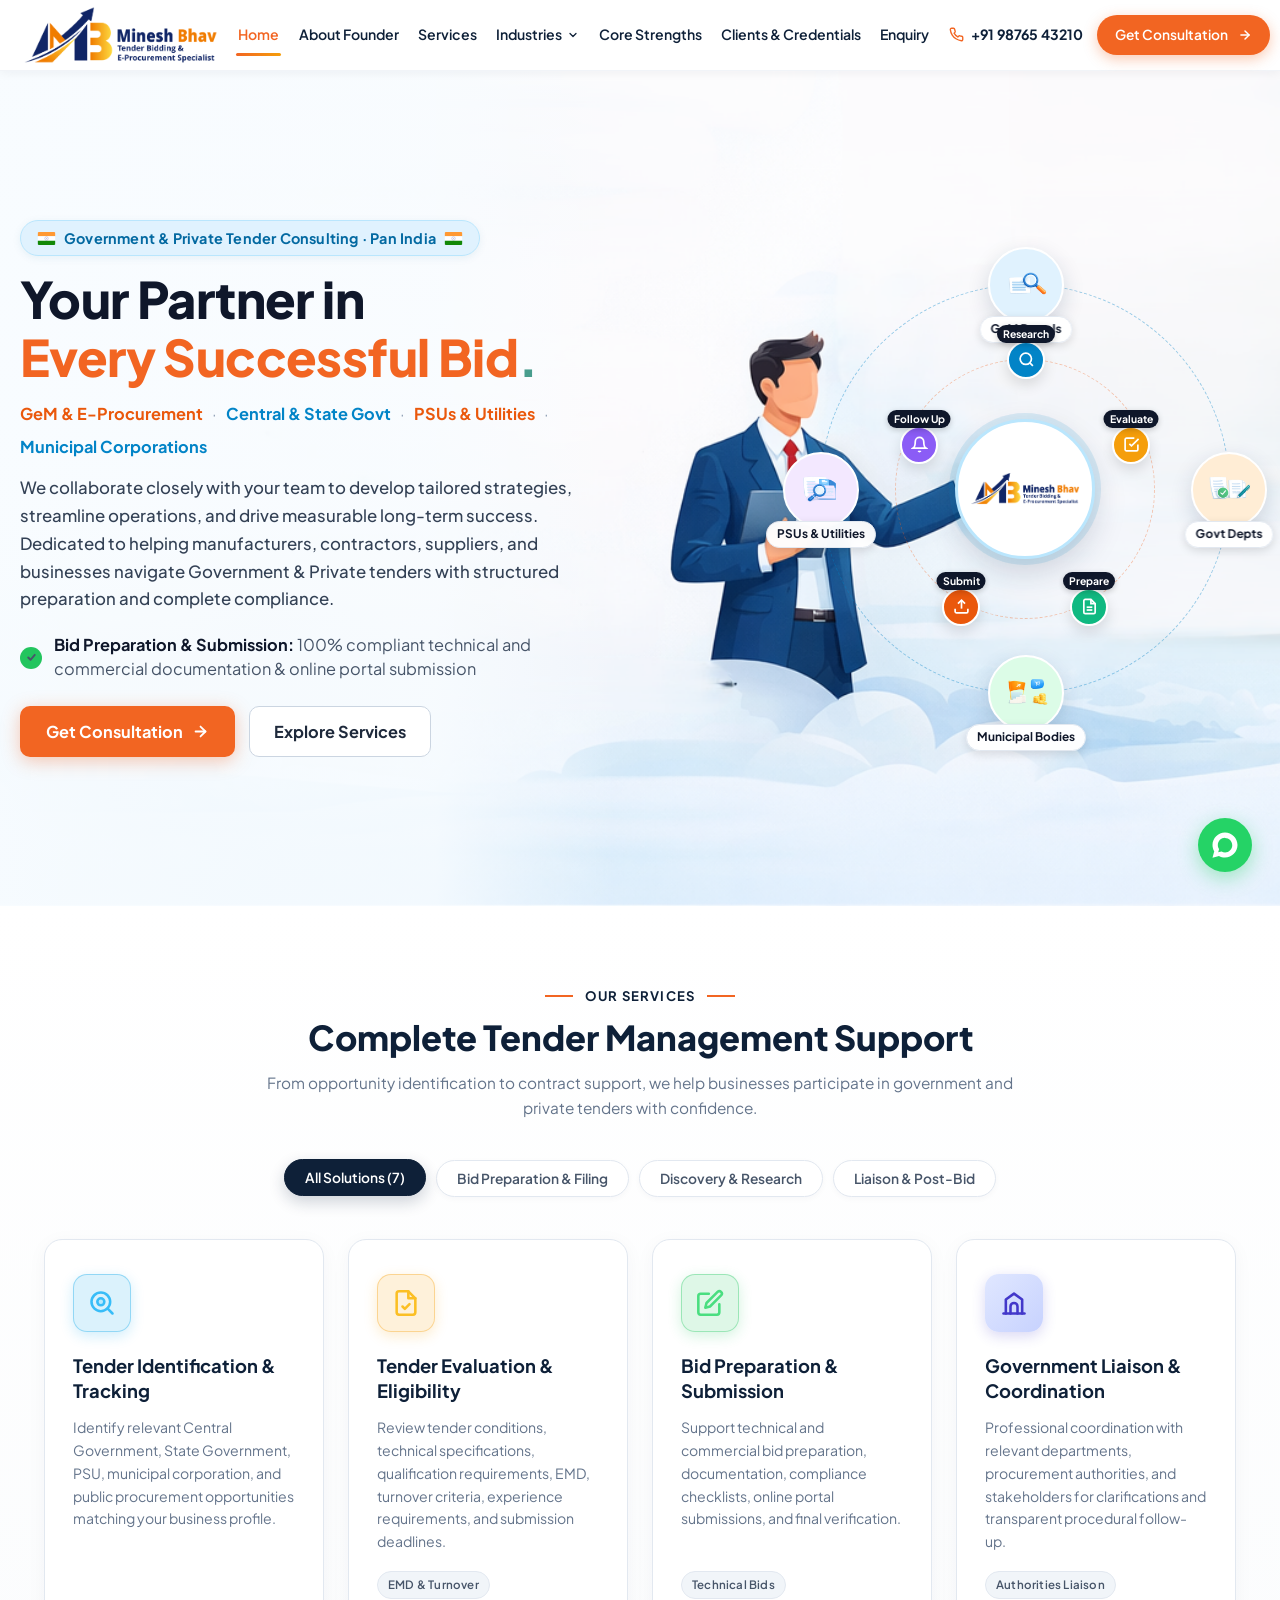
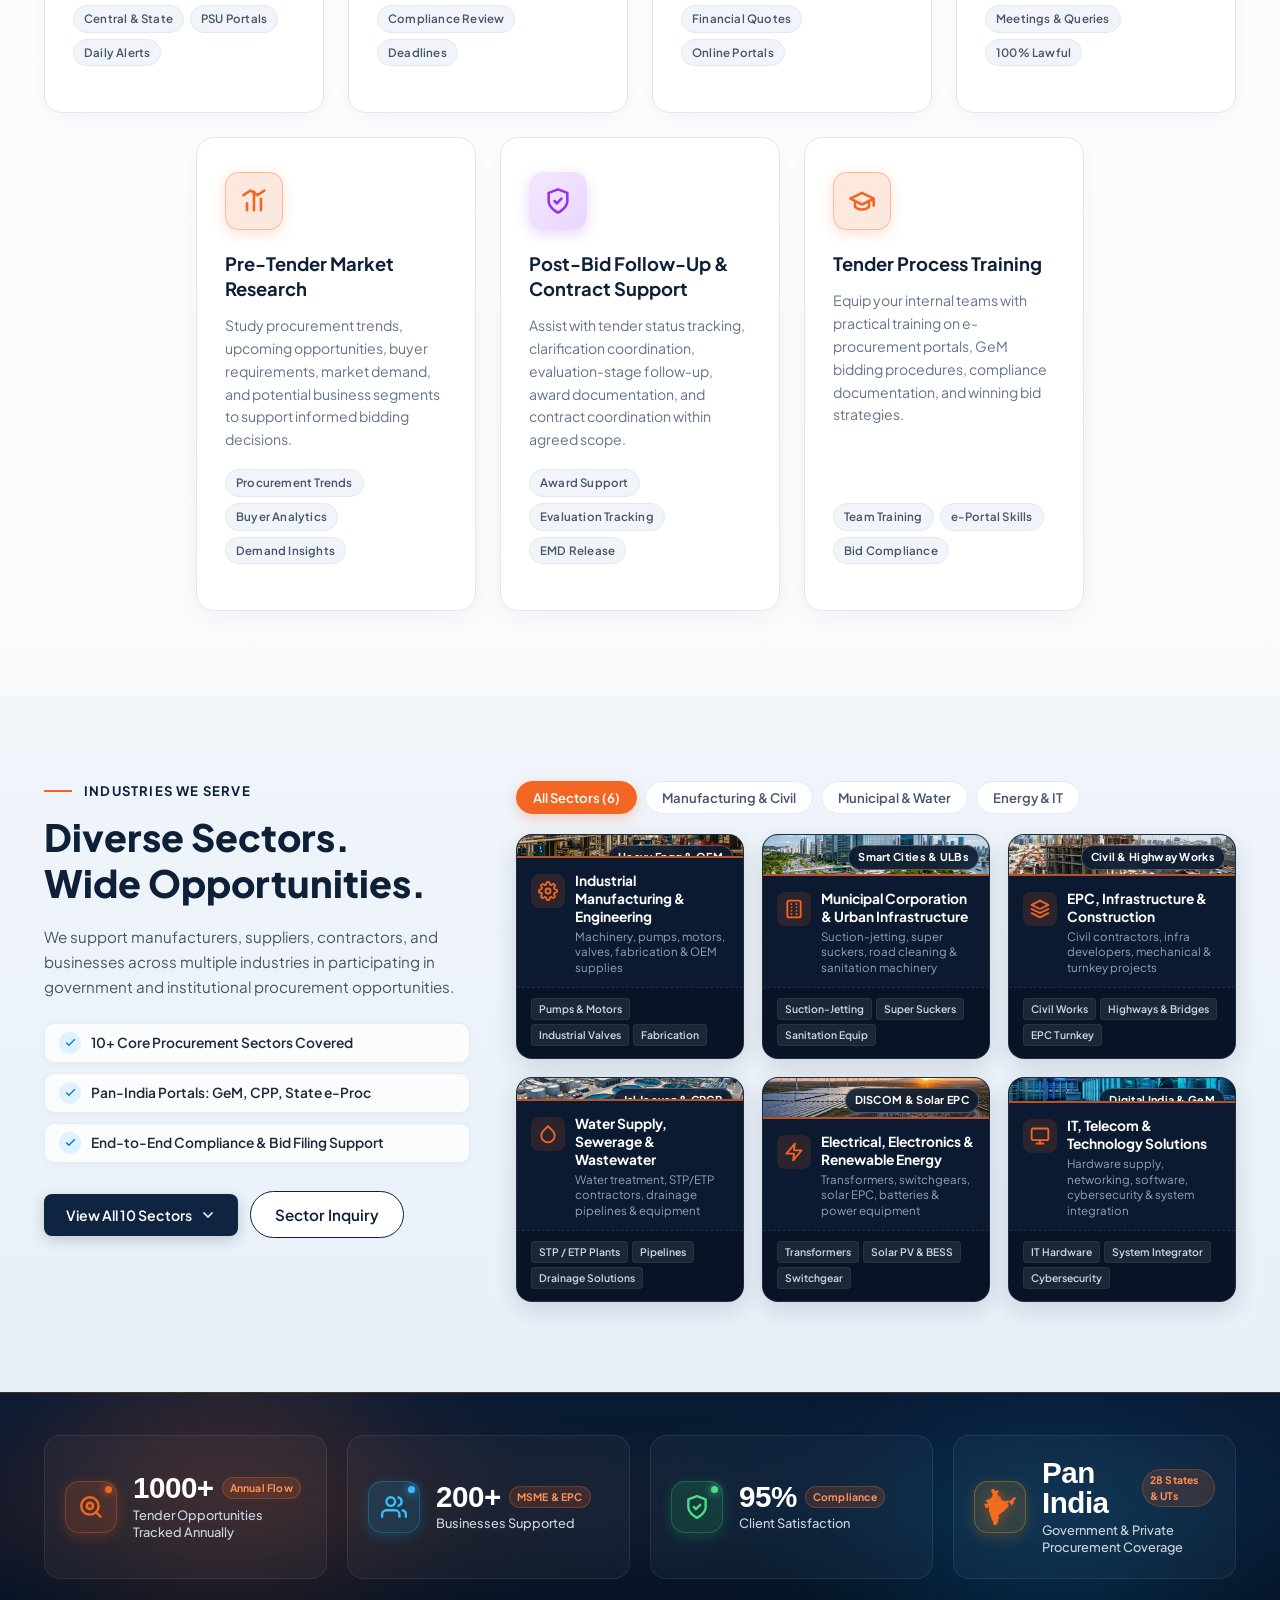
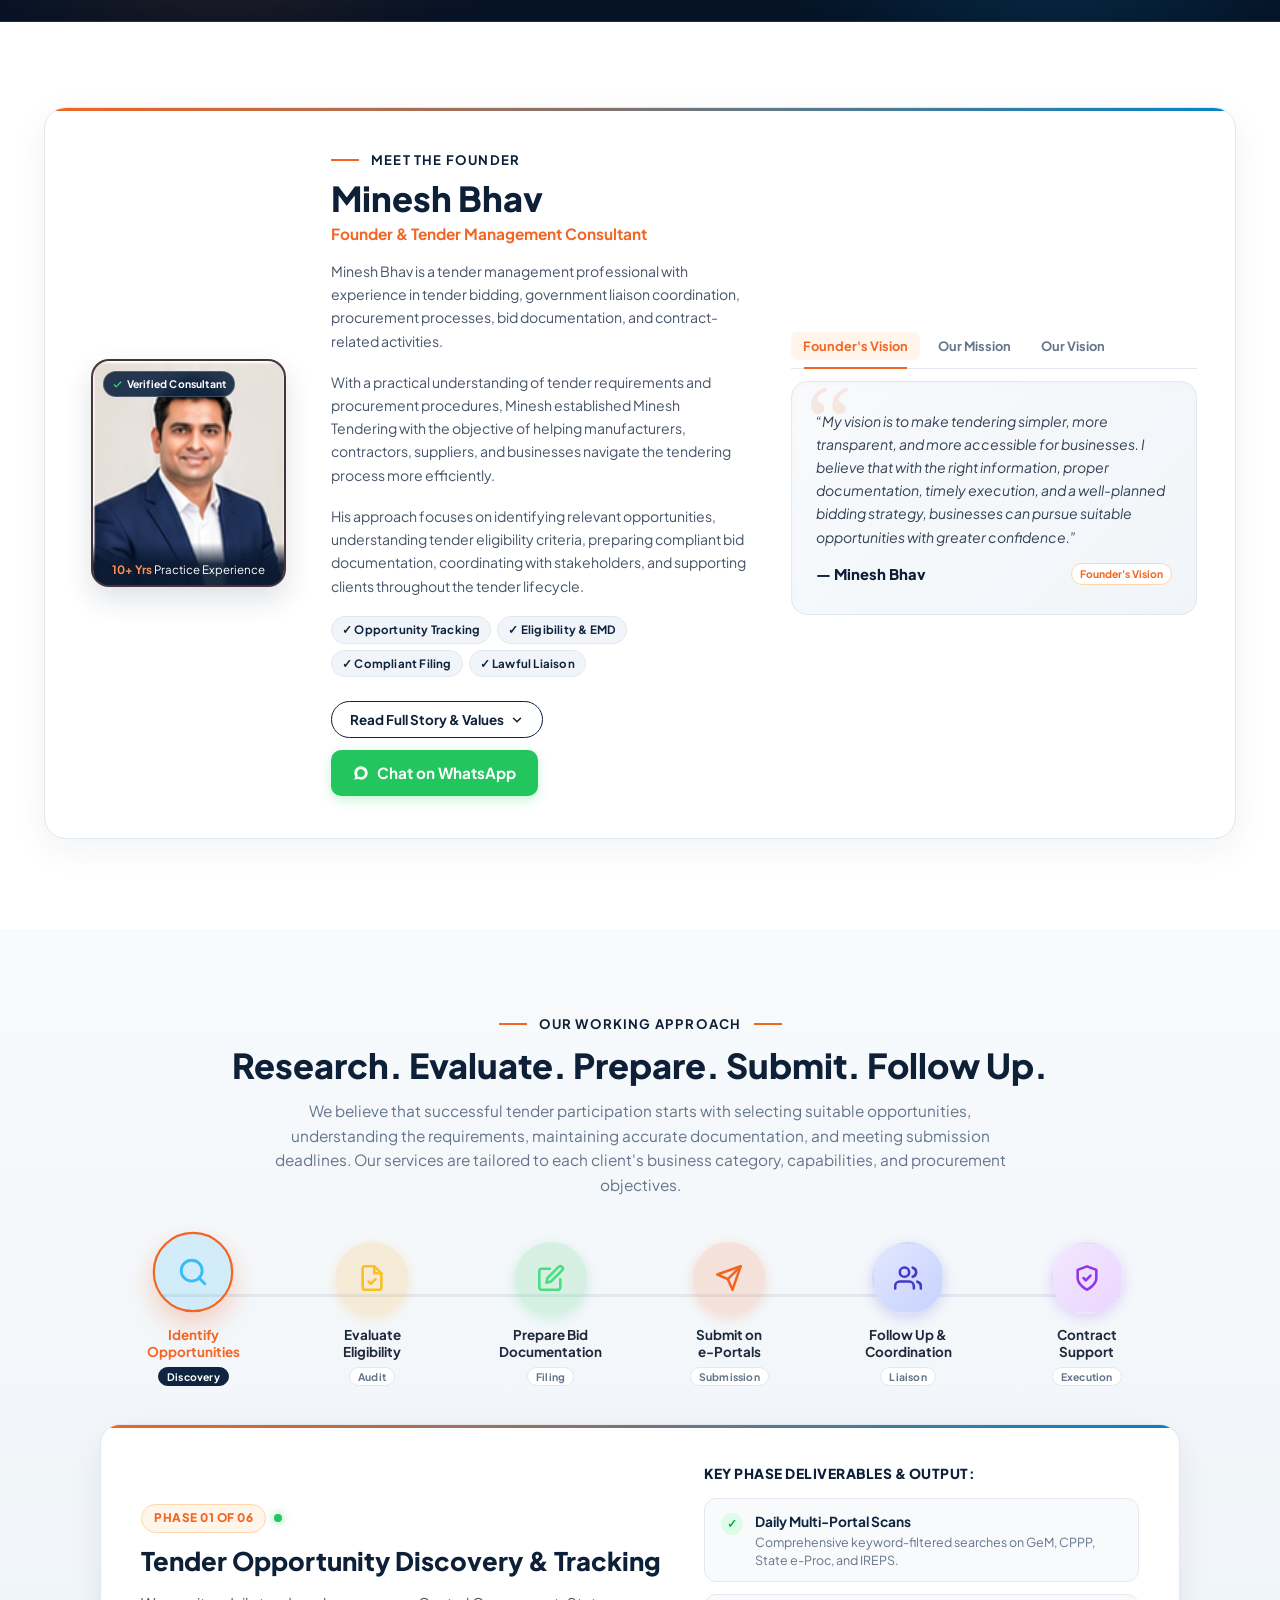
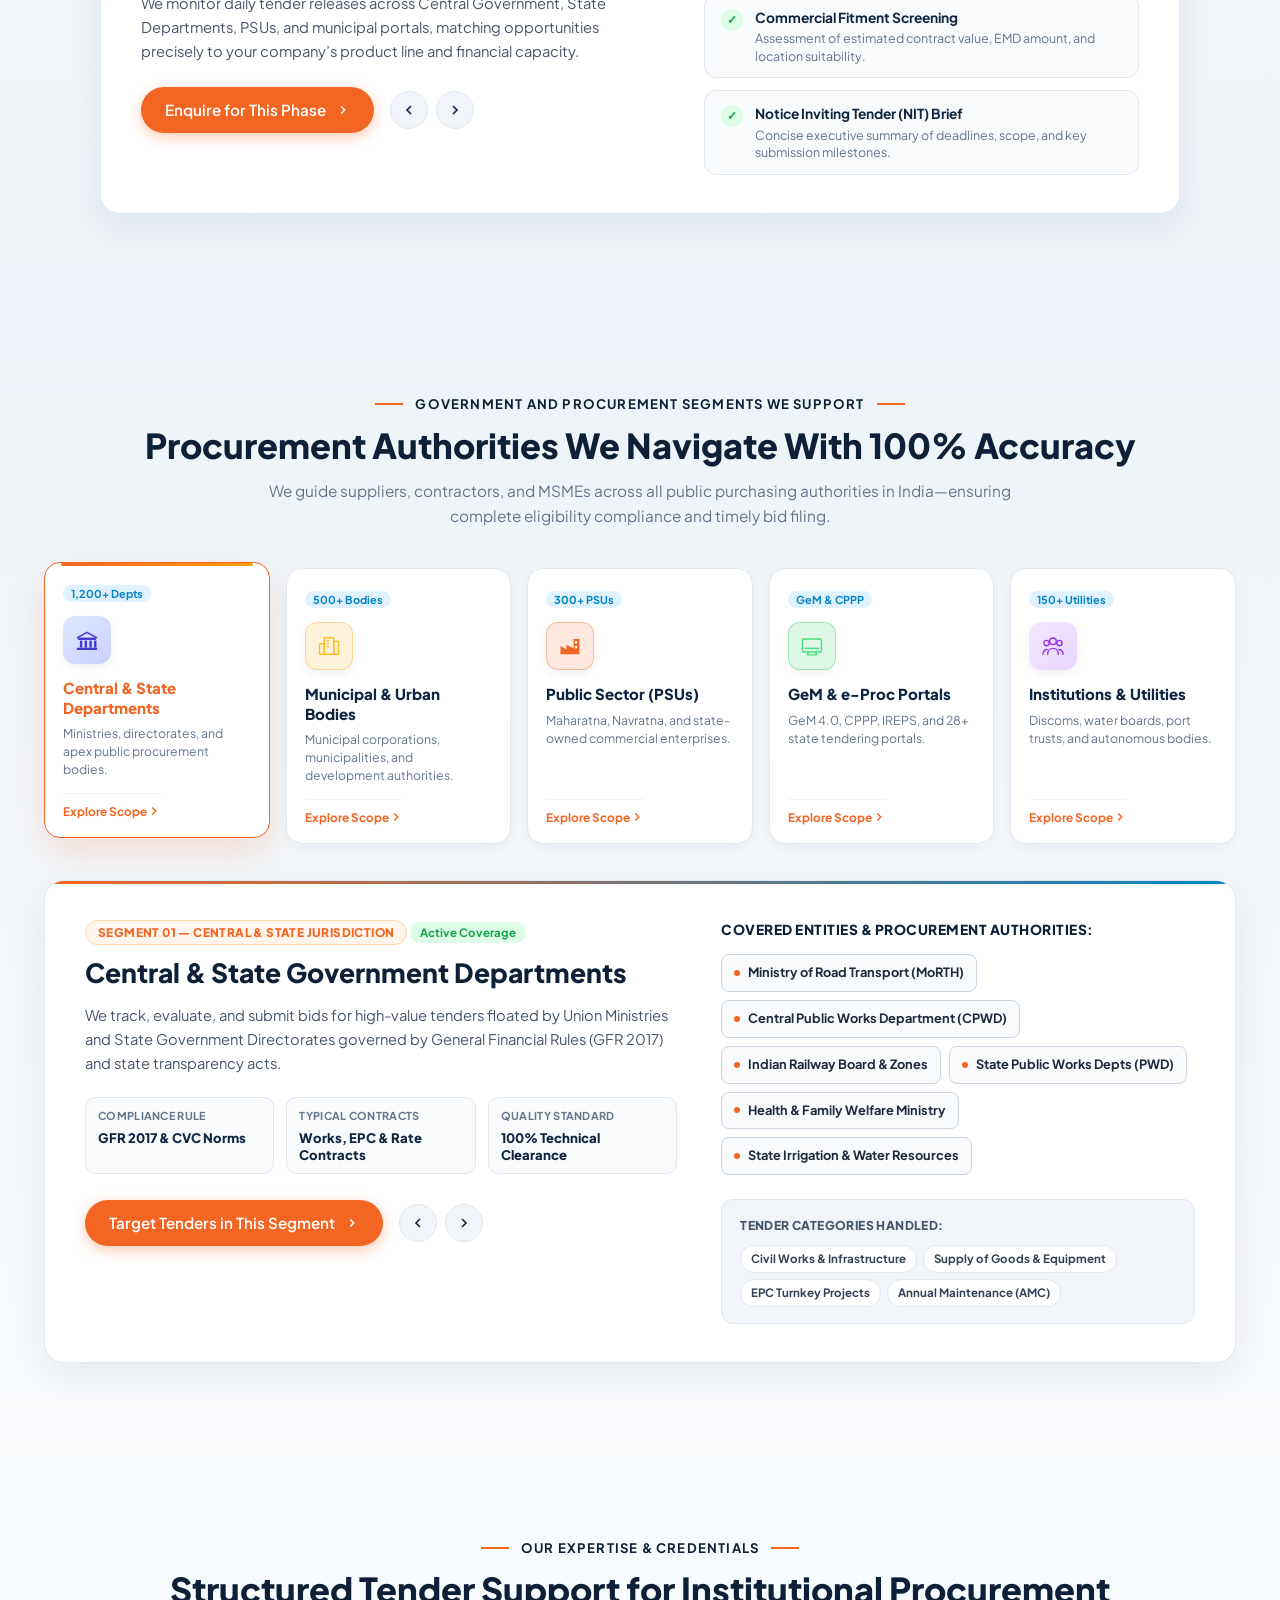
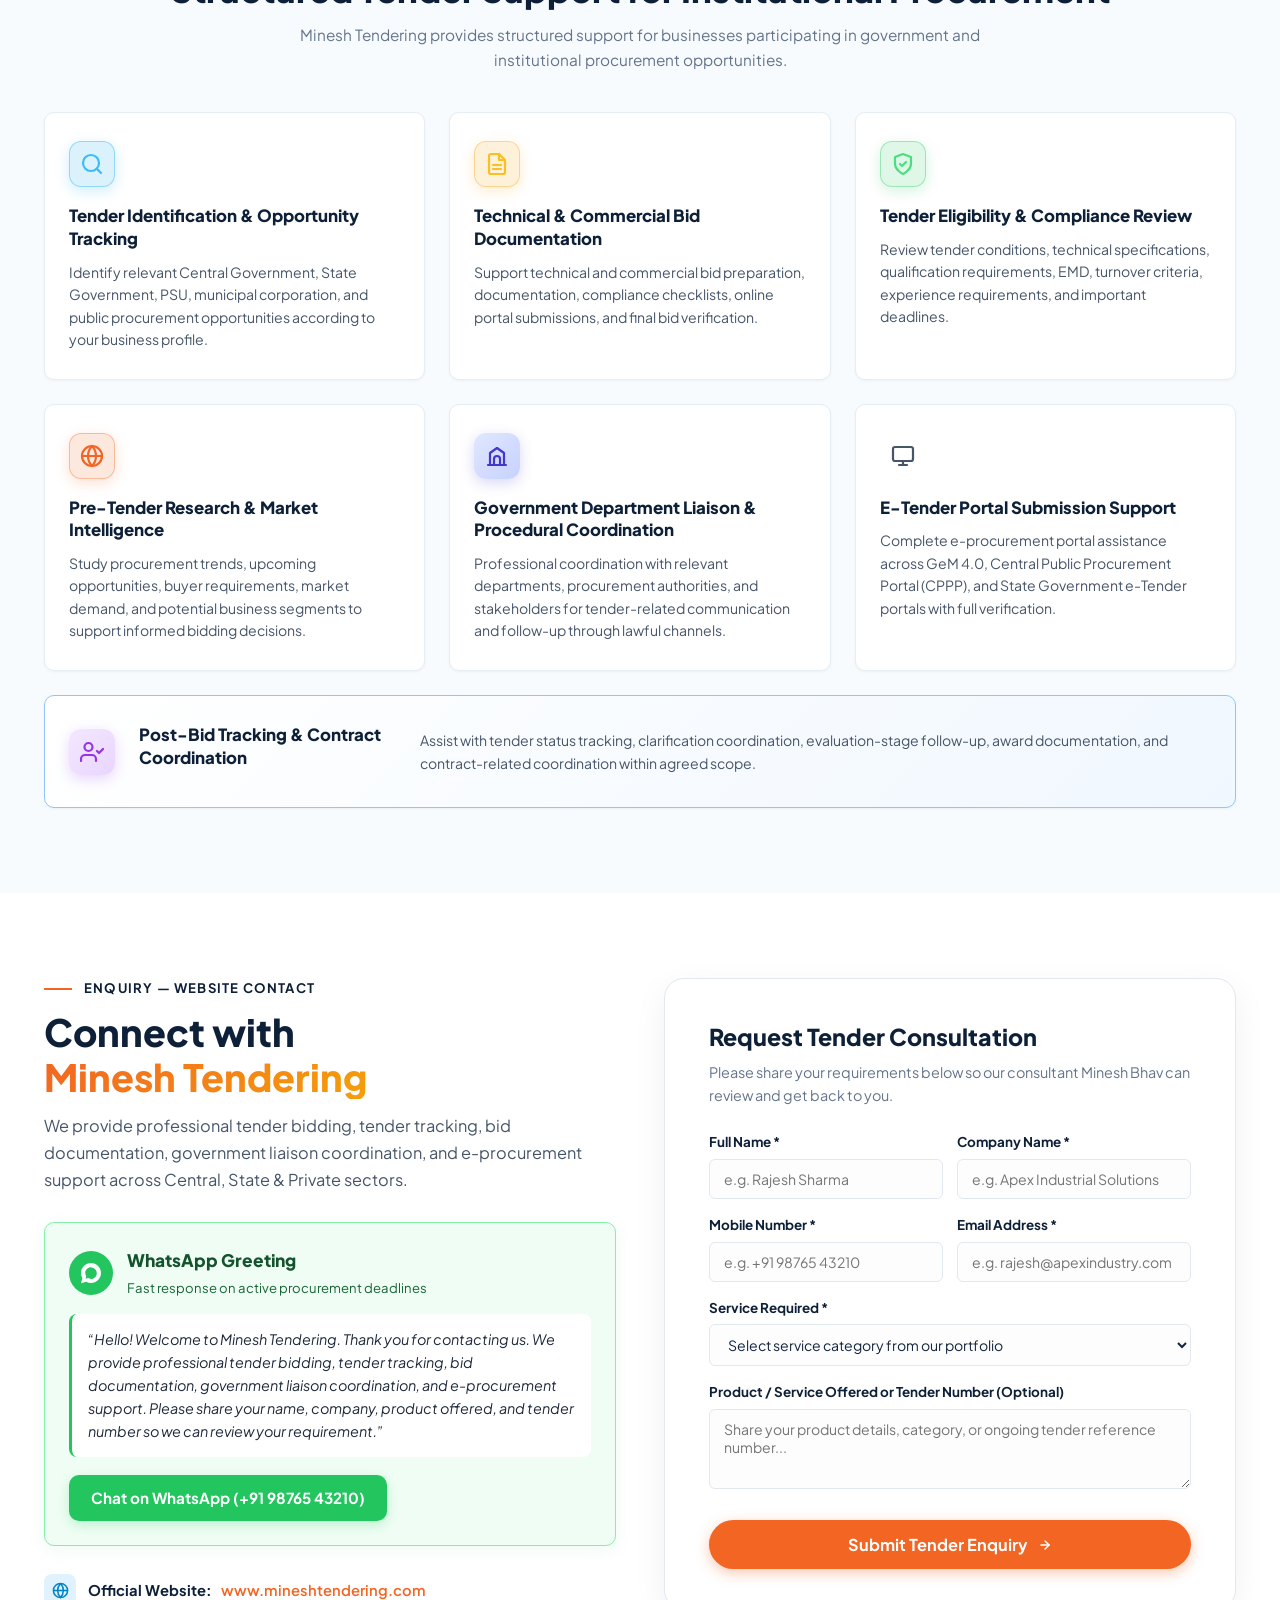
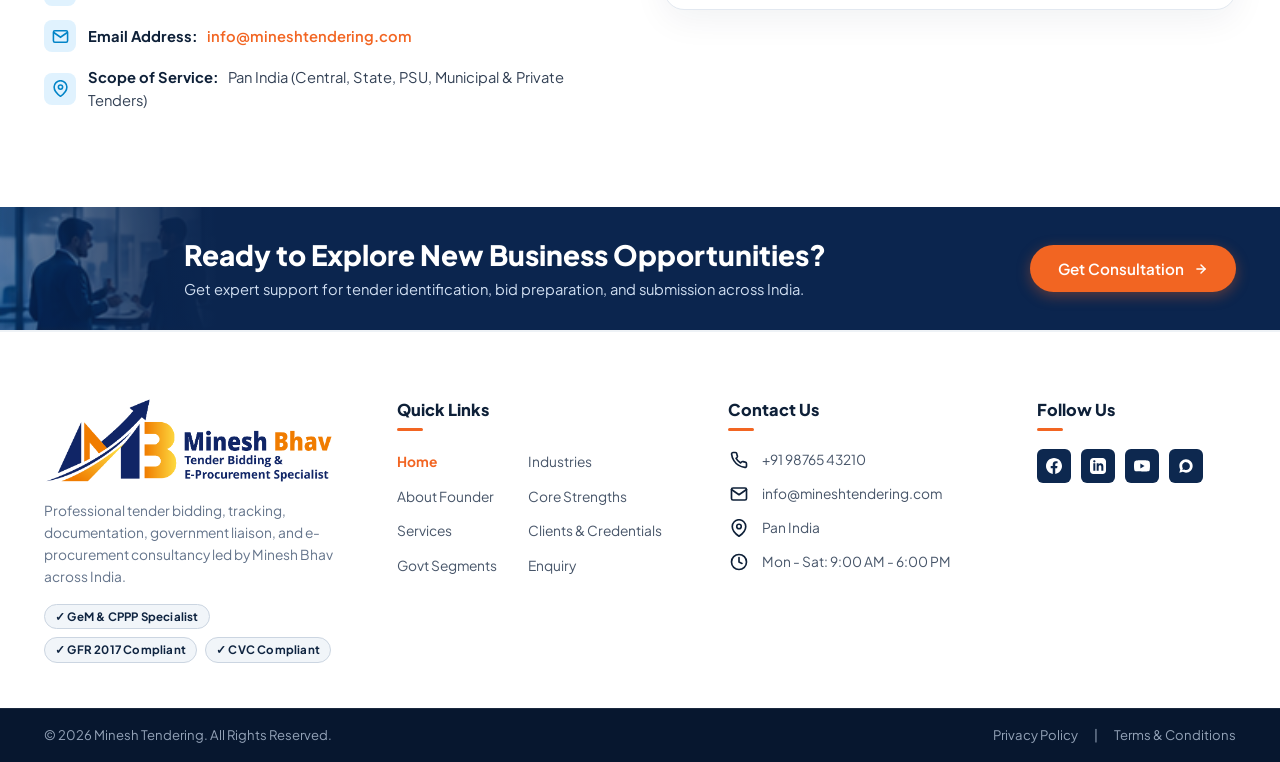
==== commit 7a1d75e3: "Remove the word Free from buttons, headings, and CTAs across the entire website" ====
--- a/index.html
+++ b/index.html
@@ -61,7 +61,7 @@
         </a>
 
         <a href="#consultation-modal" class="btn btn-primary open-modal-btn">
-          Get a Free Consultation
+          Get Consultation
           <svg viewBox="0 0 24 24" fill="none" stroke="currentColor" stroke-width="2.5" stroke-linecap="round" stroke-linejoin="round">
             <line x1="5" y1="12" x2="19" y2="12"></line>
             <polyline points="12 5 19 12 12 19"></polyline>
@@ -136,7 +136,7 @@
 
           <div class="hero-btn-row">
             <a href="#consultation-modal" class="btn-hero-cta open-modal-btn" data-service="Tender Bidding &amp; Submission">
-              Get Free Consultation
+              Get Consultation
               <svg viewBox="0 0 24 24" fill="none" stroke="currentColor" stroke-width="2.5" stroke-linecap="round" stroke-linejoin="round" width="16" height="16">
                 <line x1="5" y1="12" x2="19" y2="12"></line>
                 <polyline points="12 5 19 12 12 19"></polyline>
@@ -1524,7 +1524,7 @@
         </div>
         <div class="cta-banner-btn">
           <a href="#consultation-modal" class="btn btn-primary open-modal-btn">
-            Get a Free Consultation
+            Get Consultation
             <svg viewBox="0 0 24 24" fill="none" stroke="currentColor" stroke-width="2.5" stroke-linecap="round" stroke-linejoin="round">
               <line x1="5" y1="12" x2="19" y2="12"></line>
               <polyline points="12 5 19 12 12 19"></polyline>
@@ -1670,7 +1670,7 @@
       <button class="modal-close-btn" id="modalCloseBtn" aria-label="Close dialog">&times;</button>
       
       <div class="modal-header">
-        <h3 id="modalTitle">Request a Free Consultation</h3>
+        <h3 id="modalTitle">Request Consultation</h3>
         <p>Get in touch with Minesh Bhav for expert tender management & e-procurement guidance.</p>
       </div>
 
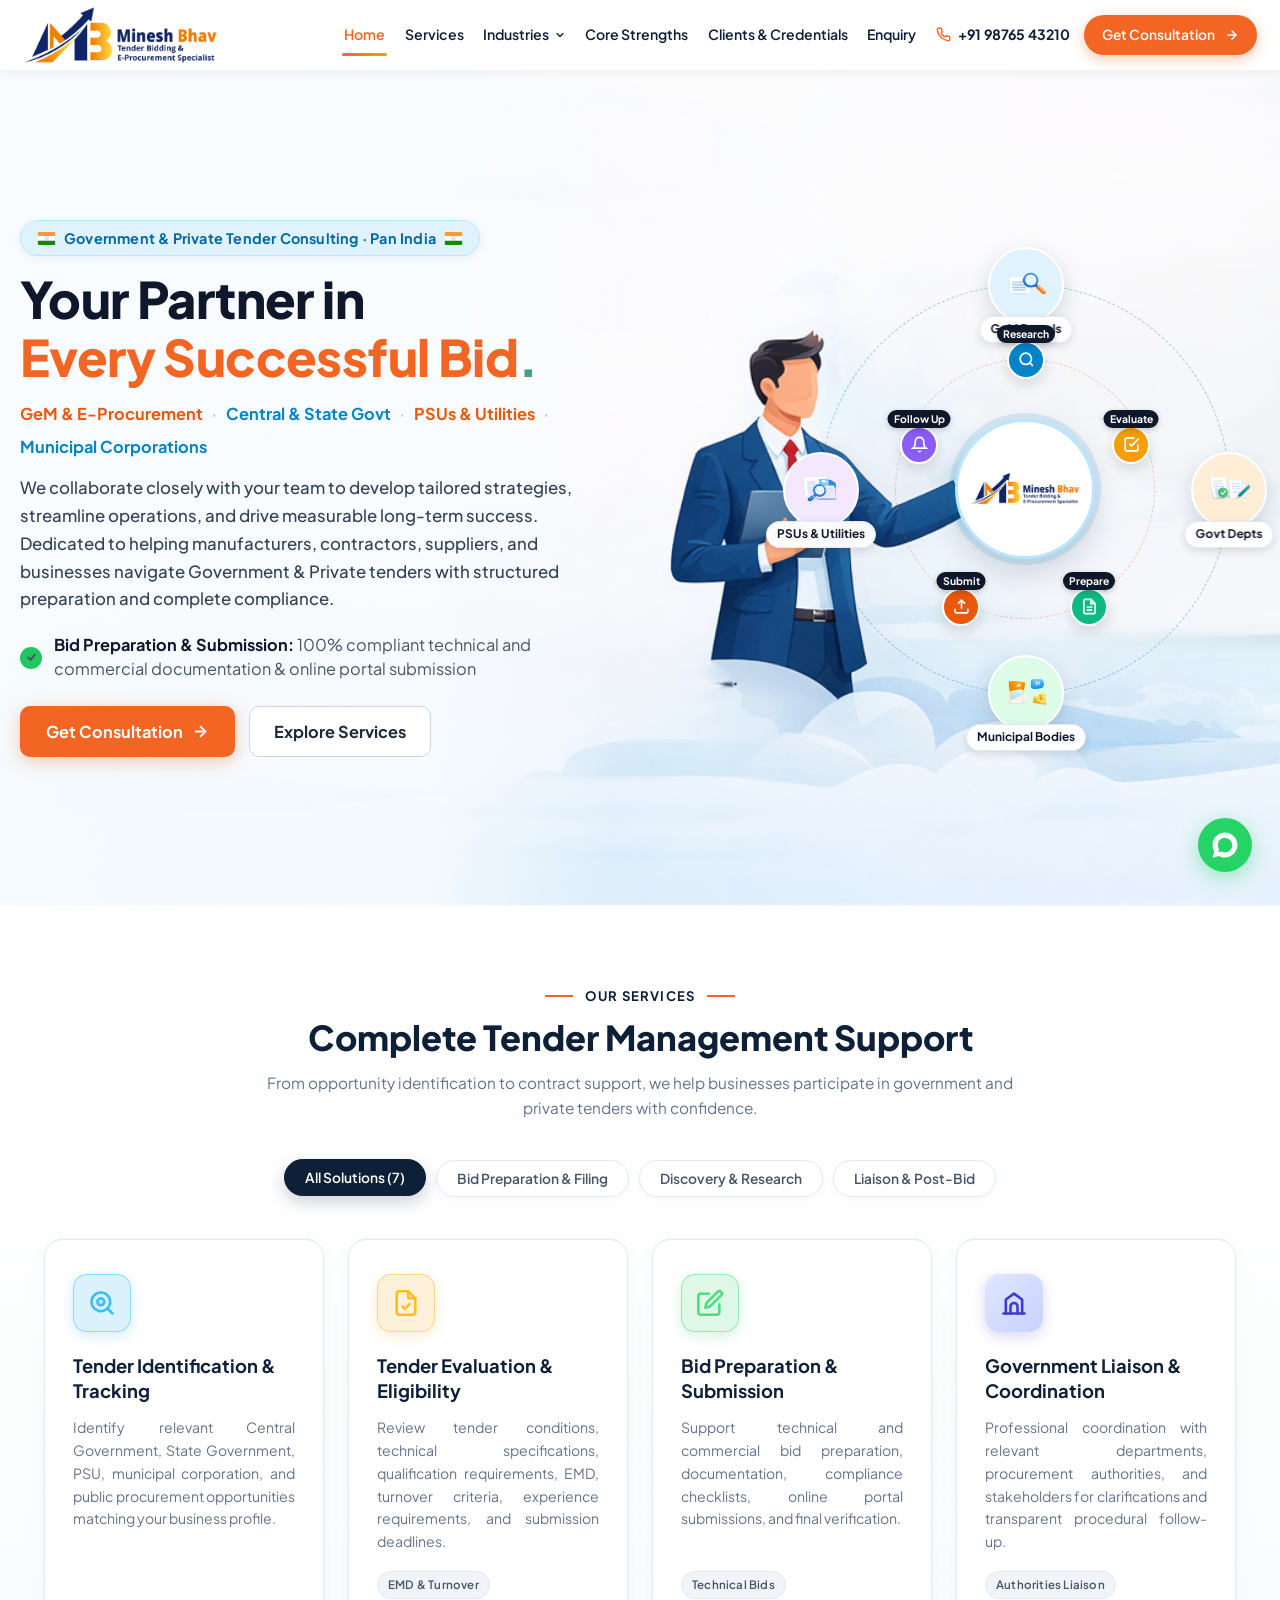
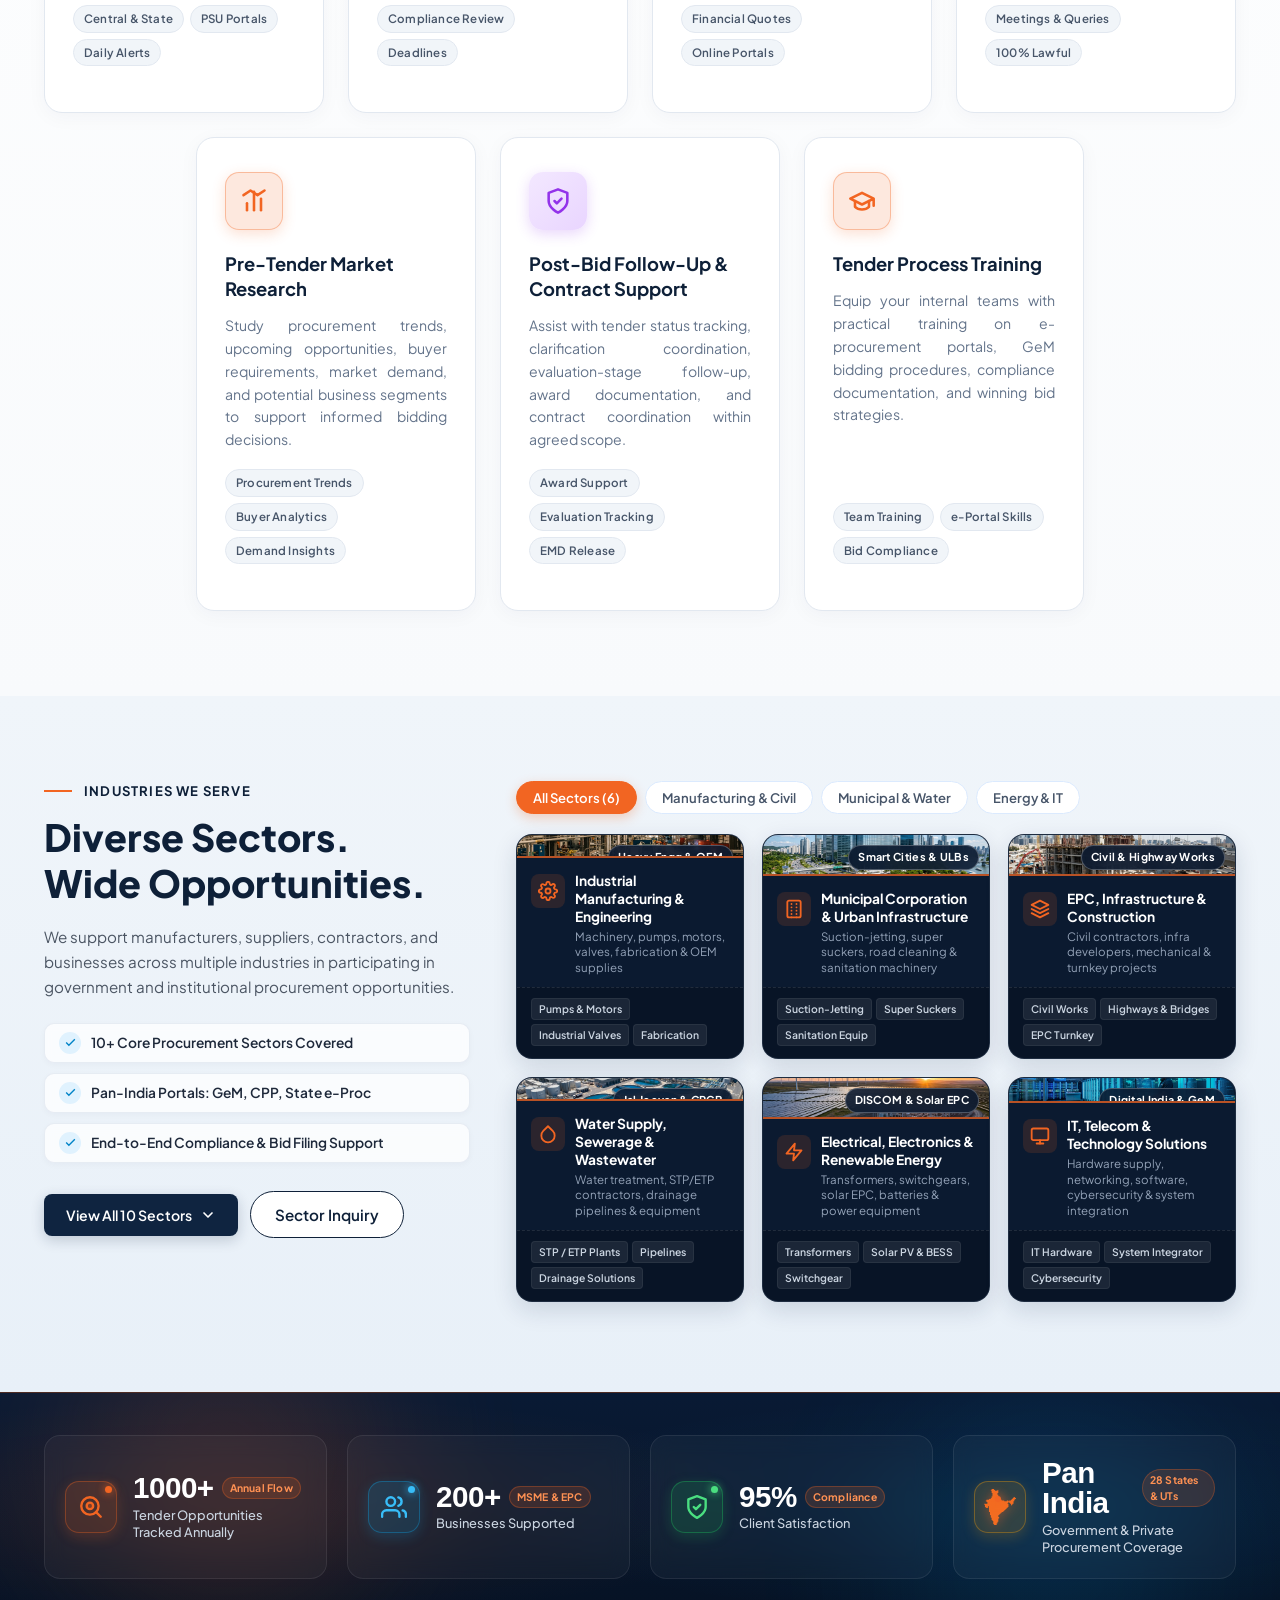
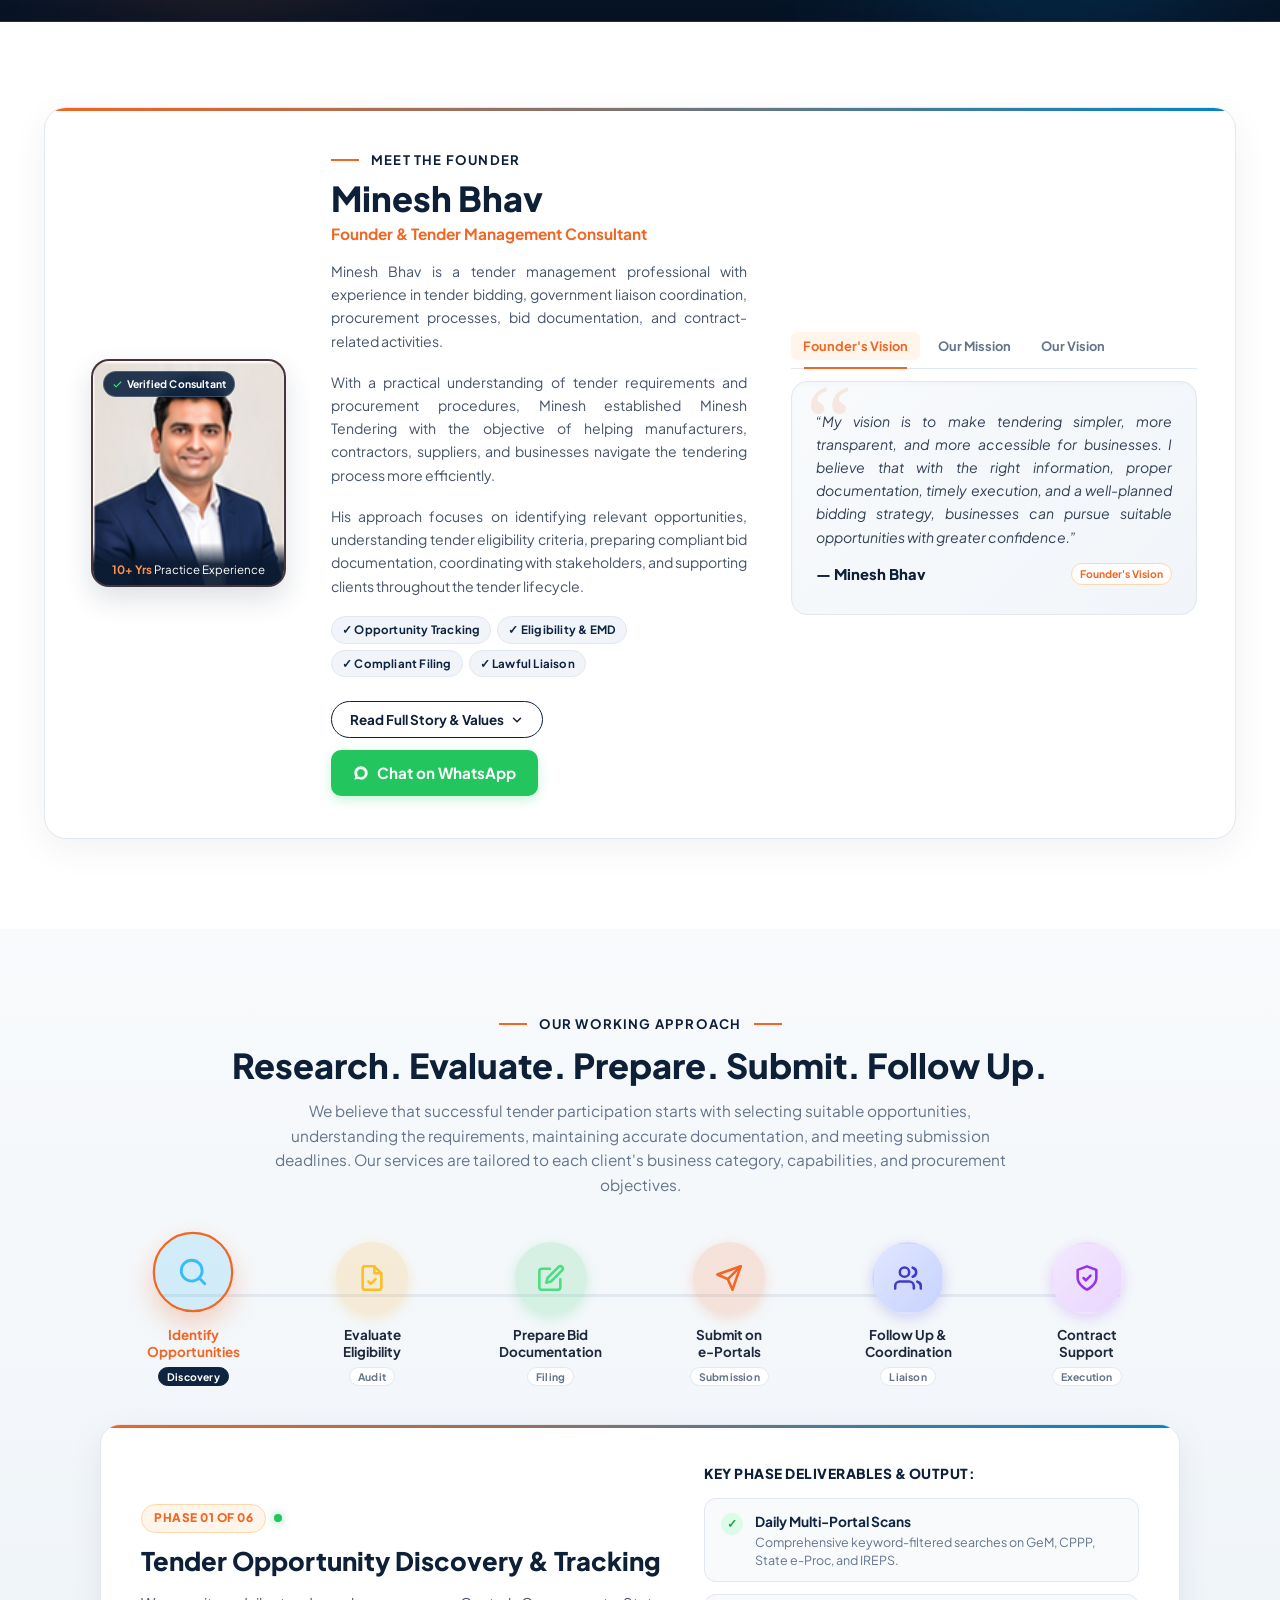
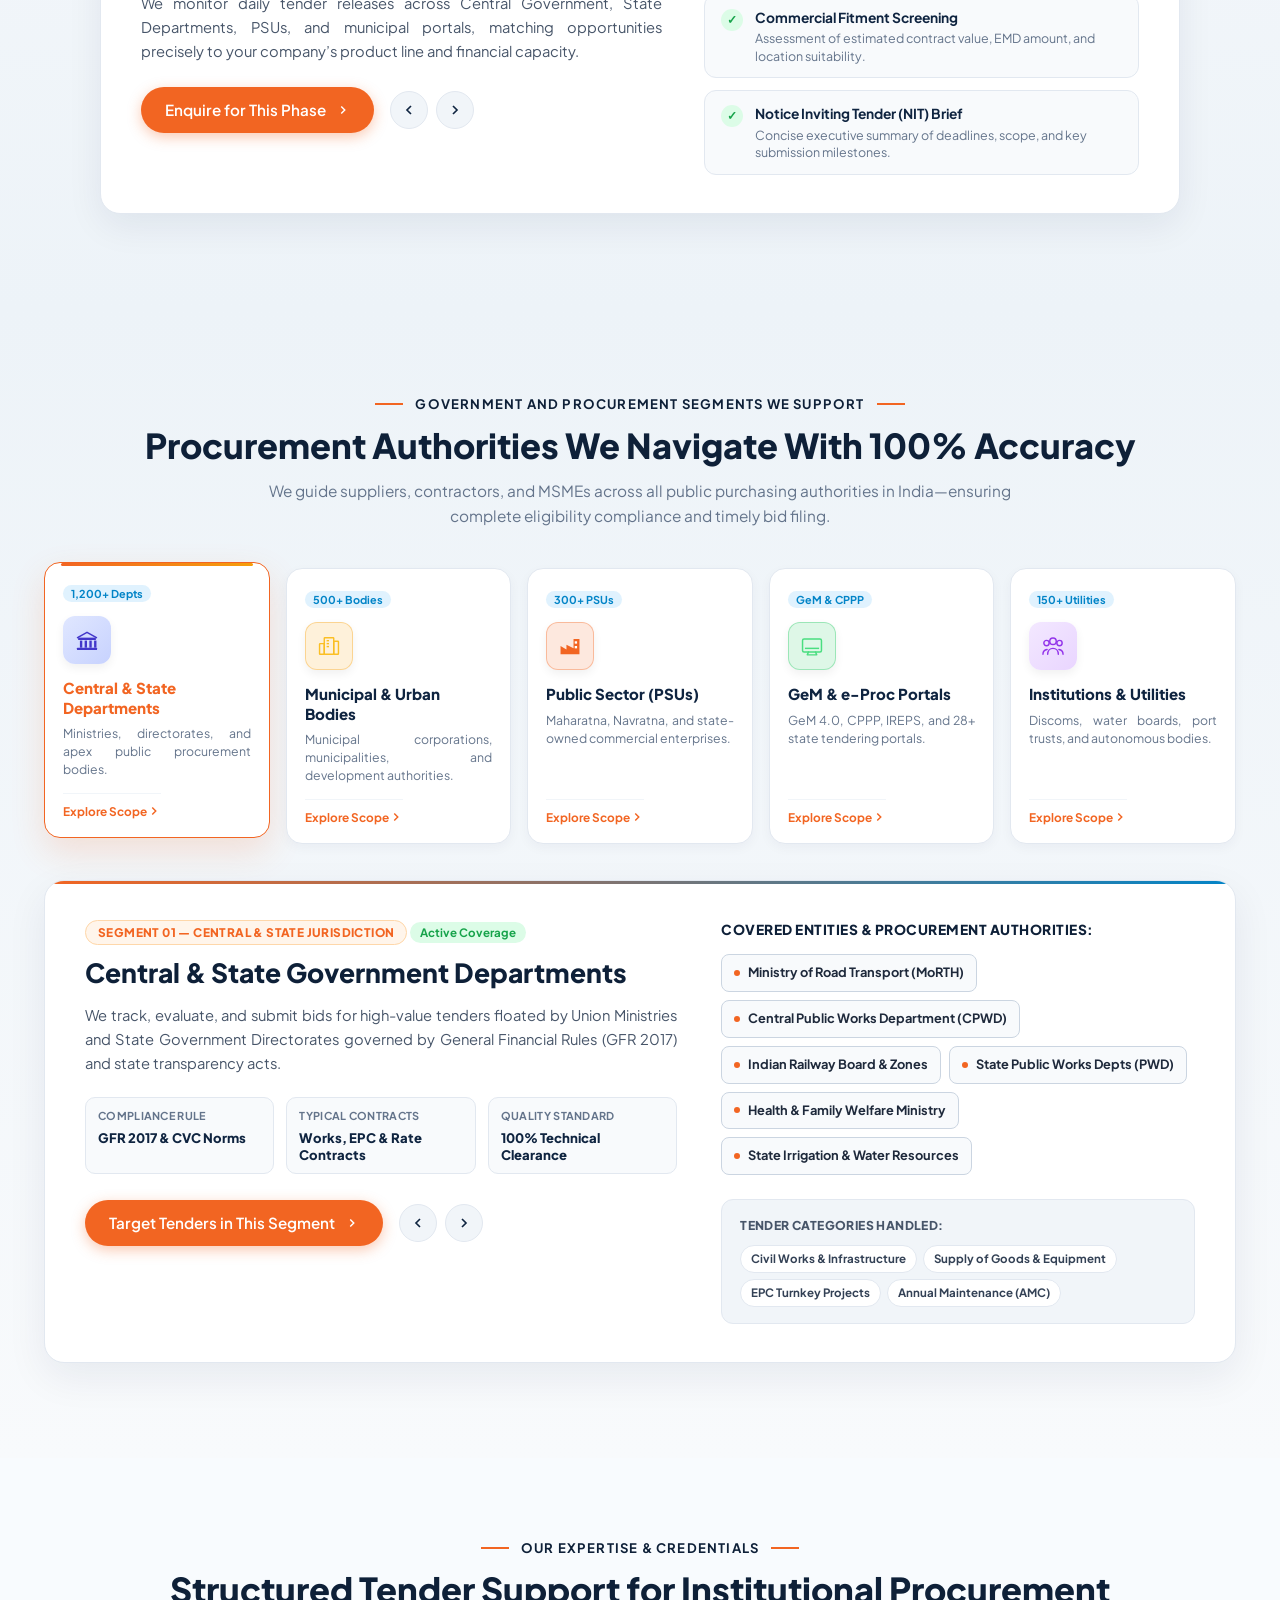
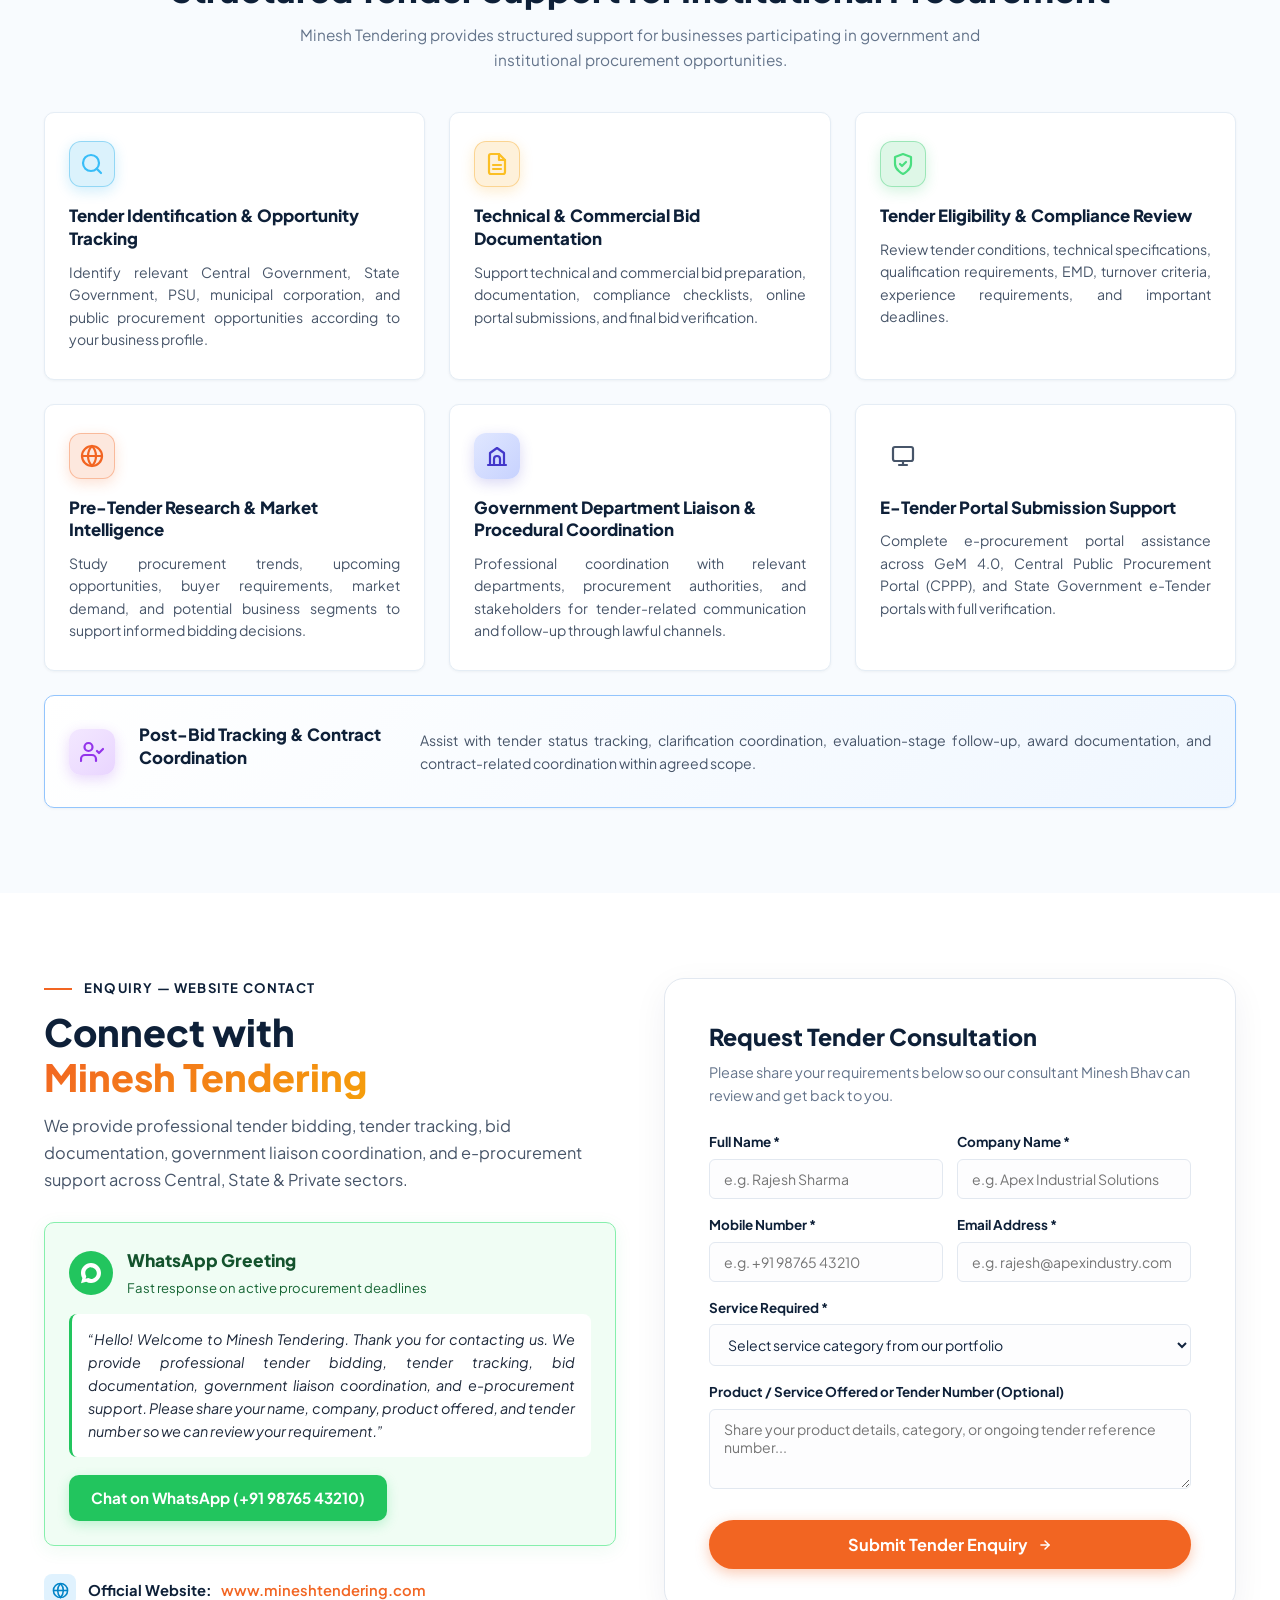
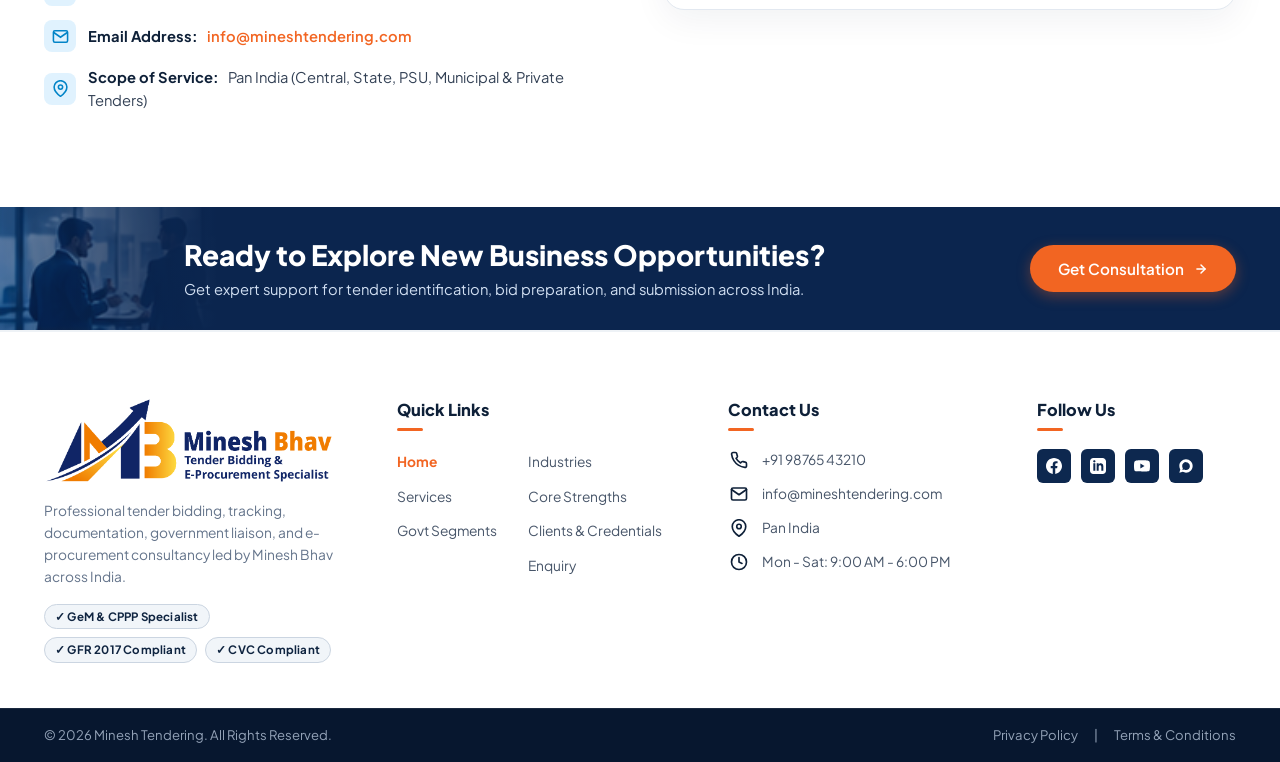
==== commit 538b7753: "Remove About Founder page and all navigation and footer links across the website" ====
--- a/index.html
+++ b/index.html
@@ -32,7 +32,6 @@
       <nav>
         <ul class="nav-menu" id="navMenu">
           <li><a href="index.html" class="nav-link active">Home</a></li>
-          <li><a href="about-founder.html" class="nav-link">About Founder</a></li>
           <li><a href="services.html" class="nav-link">Services</a></li>
           <li class="nav-item has-dropdown">
             <a href="industries.html" class="nav-link dropdown-toggle" aria-expanded="false" aria-haspopup="true">
@@ -1562,7 +1561,6 @@
           <div class="footer-links-duo">
             <ul class="footer-links-list">
               <li><a href="index.html" style="color: var(--primary-orange); font-weight: 700;">Home</a></li>
-              <li><a href="about-founder.html">About Founder</a></li>
               <li><a href="services.html">Services</a></li>
               <li><a href="govt-segments.html">Govt Segments</a></li>
             </ul>
--- a/style.css
+++ b/style.css
@@ -1516,7 +1516,8 @@
   flex-grow: 1;
   position: relative;
   z-index: 2;
-  text-align: left;
+  text-align: justify;
+  text-justify: inter-word;
 }
 
 /* Service Feature Tags */
@@ -6374,6 +6375,8 @@
   color: #475569;
   line-height: 1.62;
   margin-bottom: 24px;
+  text-align: justify;
+  text-justify: inter-word;
 }
 
 .core-service-link {
@@ -9816,3 +9819,45 @@
 .hero-bottom-bar {
   display: none !important;
 }
+
+/* Justified text alignment for all card descriptions across the entire website */
+.service-card p,
+.service-desc,
+.core-service-card p,
+.action-process-card p,
+.action-card-desc,
+.focus-ind-card p,
+.focus-ind-desc,
+.industry-card-item p,
+.extra-ind-card p,
+.extra-ind-content p,
+.govt-segment-card p,
+.govt-segment-desc,
+.govt-why-card p,
+.govt-why-desc,
+.strength-card p,
+.strength-desc,
+.sets-apart-card p,
+.sets-apart-desc,
+.why-matter-card p,
+.why-matter-desc,
+.commitment-card p,
+.founder-approach-card p,
+.founder-card p,
+.founder-card-box p,
+.cred-card p,
+.spec-card p,
+.specialized-card p,
+.pillar-card-desc,
+.spotlight-pillar-desc,
+.stage-showcase-desc,
+.segment-showcase-desc,
+.segment-interactive-card p,
+.segment-card-sub,
+[class*="card"] > p,
+[class*="-card"] > p,
+[class*="card"] .card-body p,
+[class*="card"] .card-content p {
+  text-align: justify !important;
+  text-justify: inter-word !important;
+}
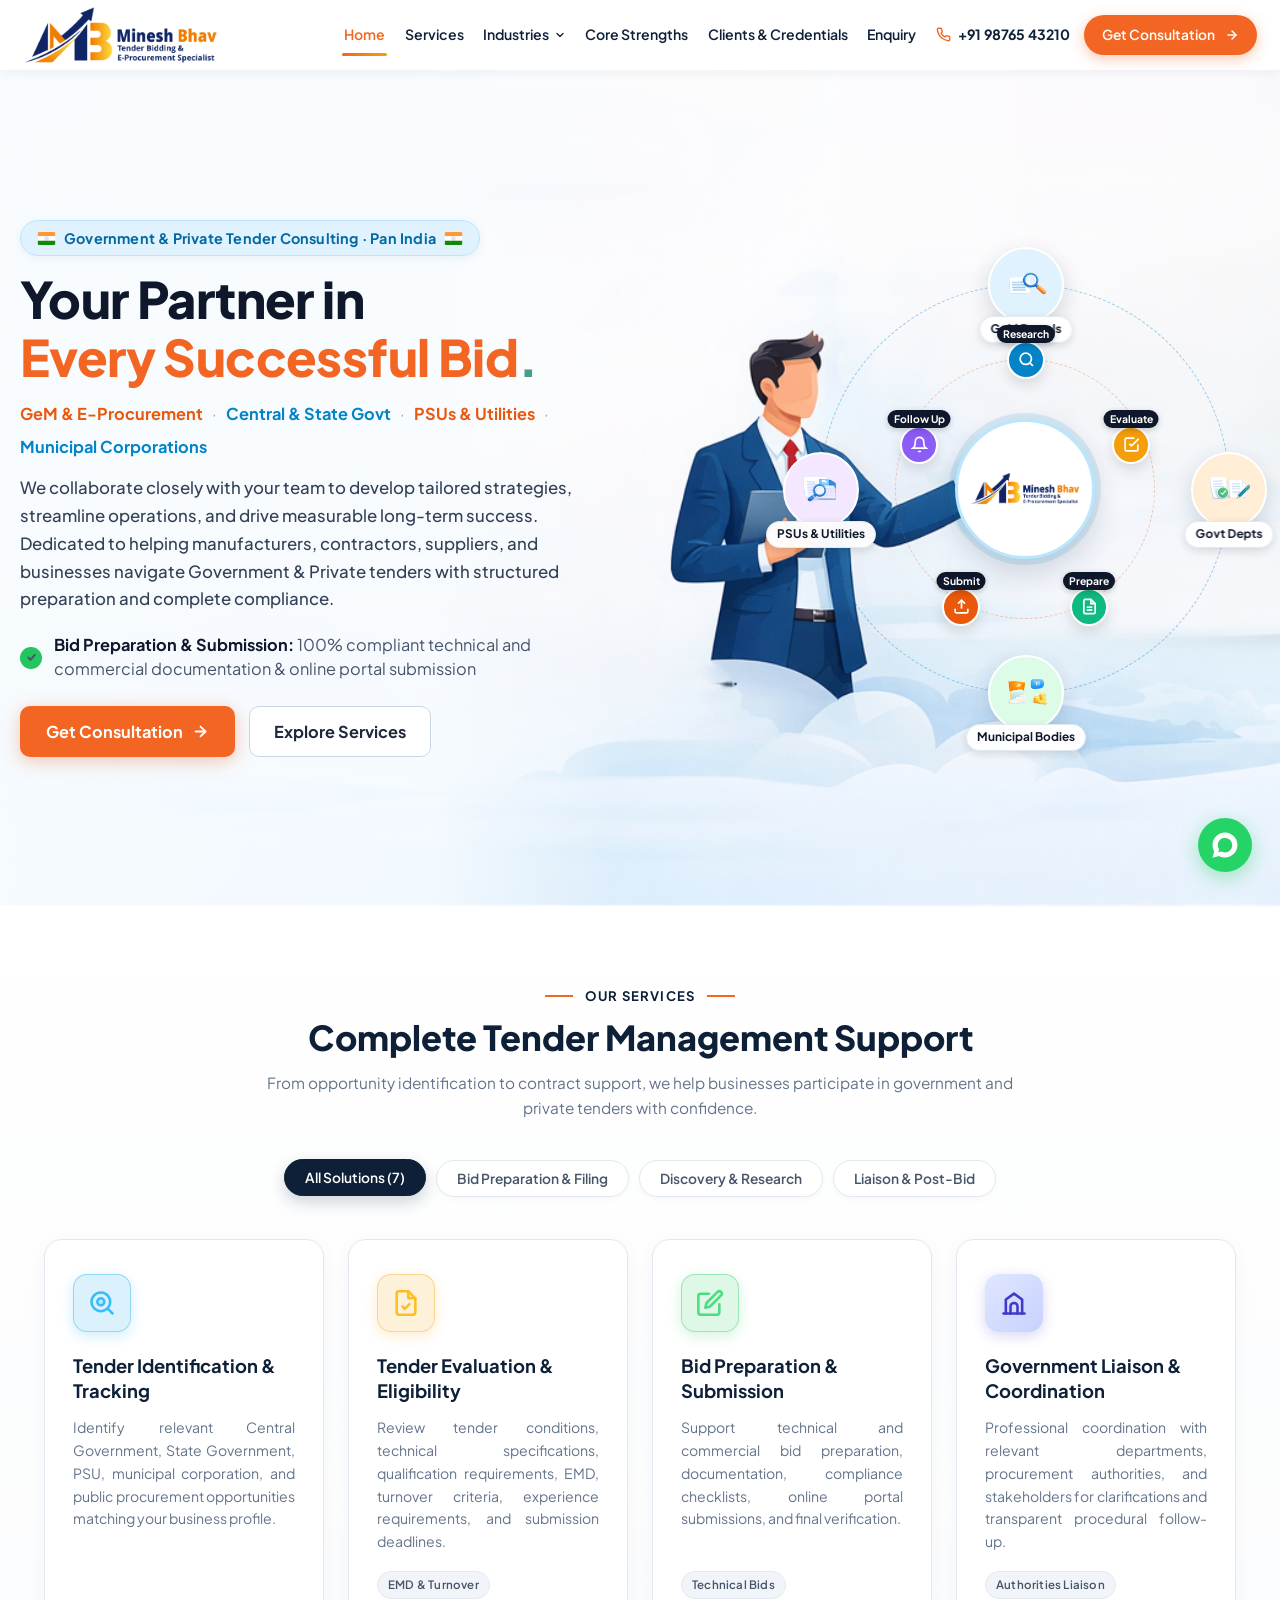
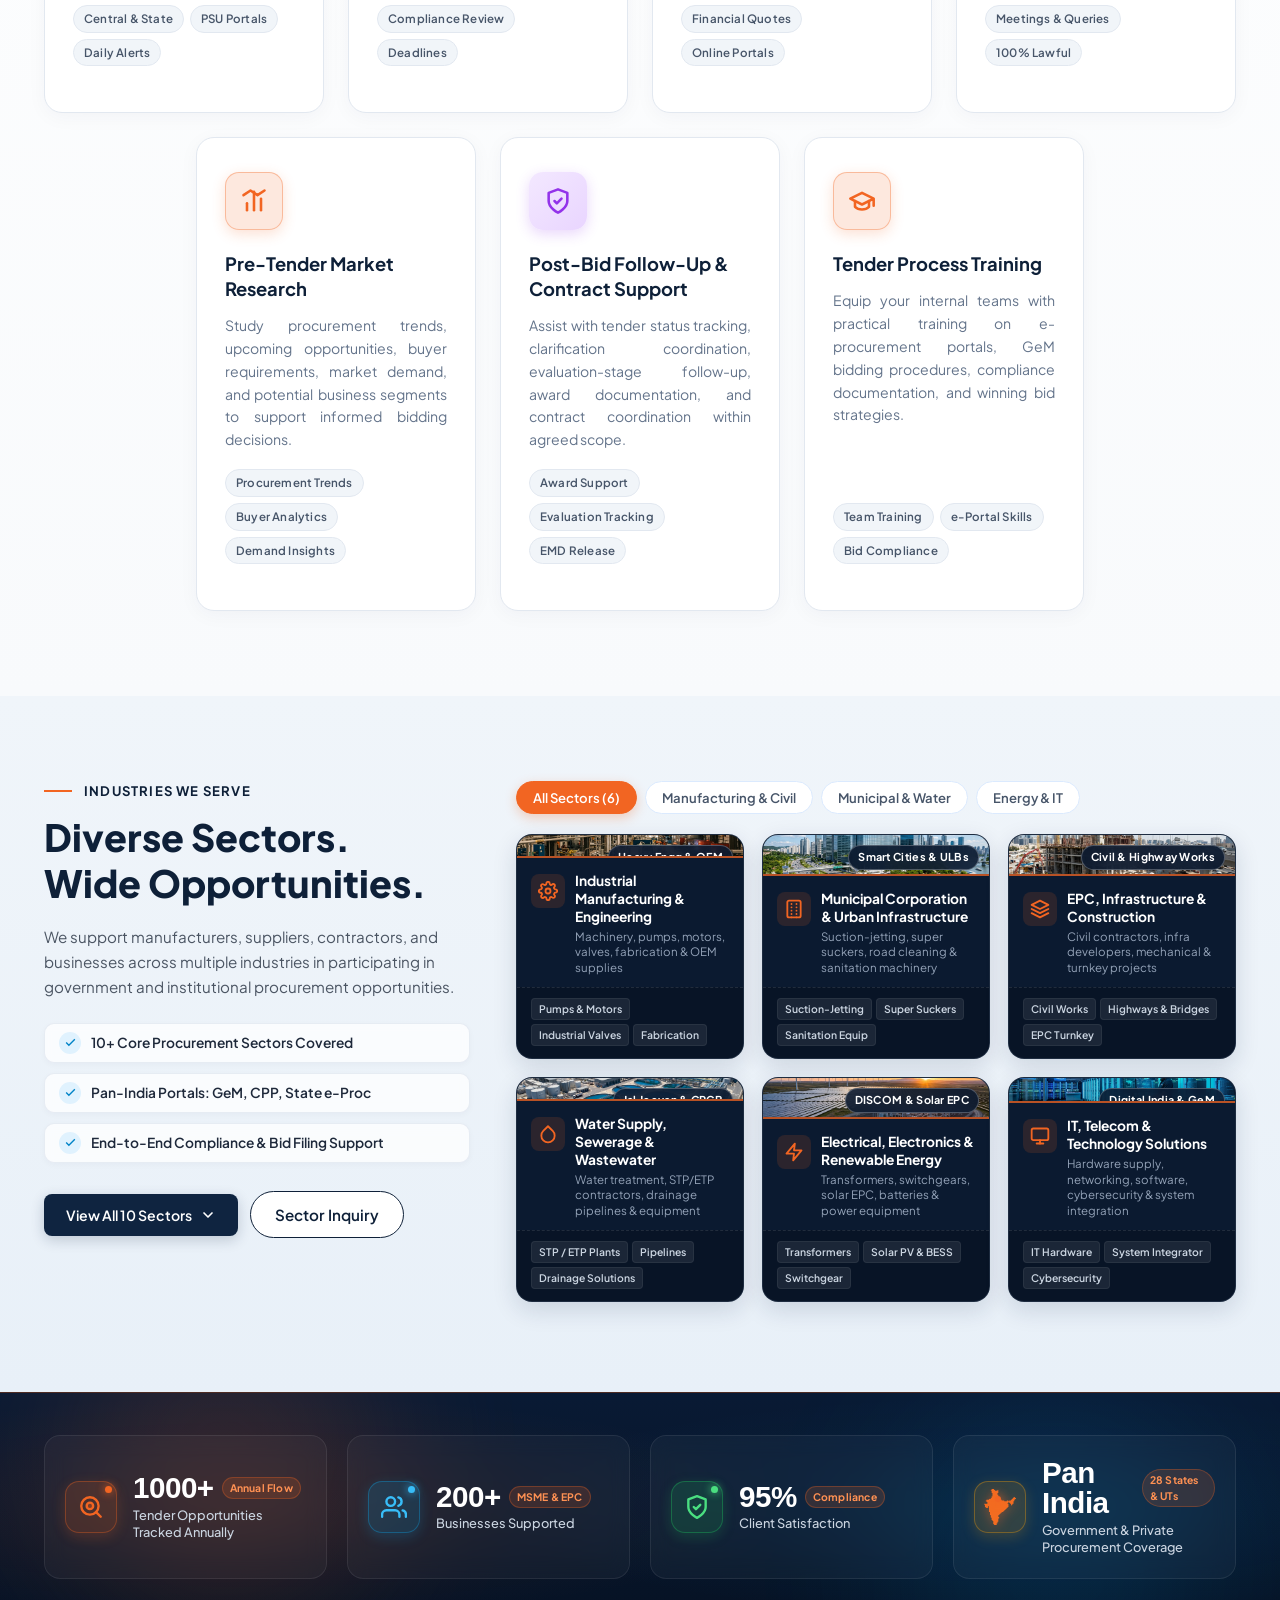
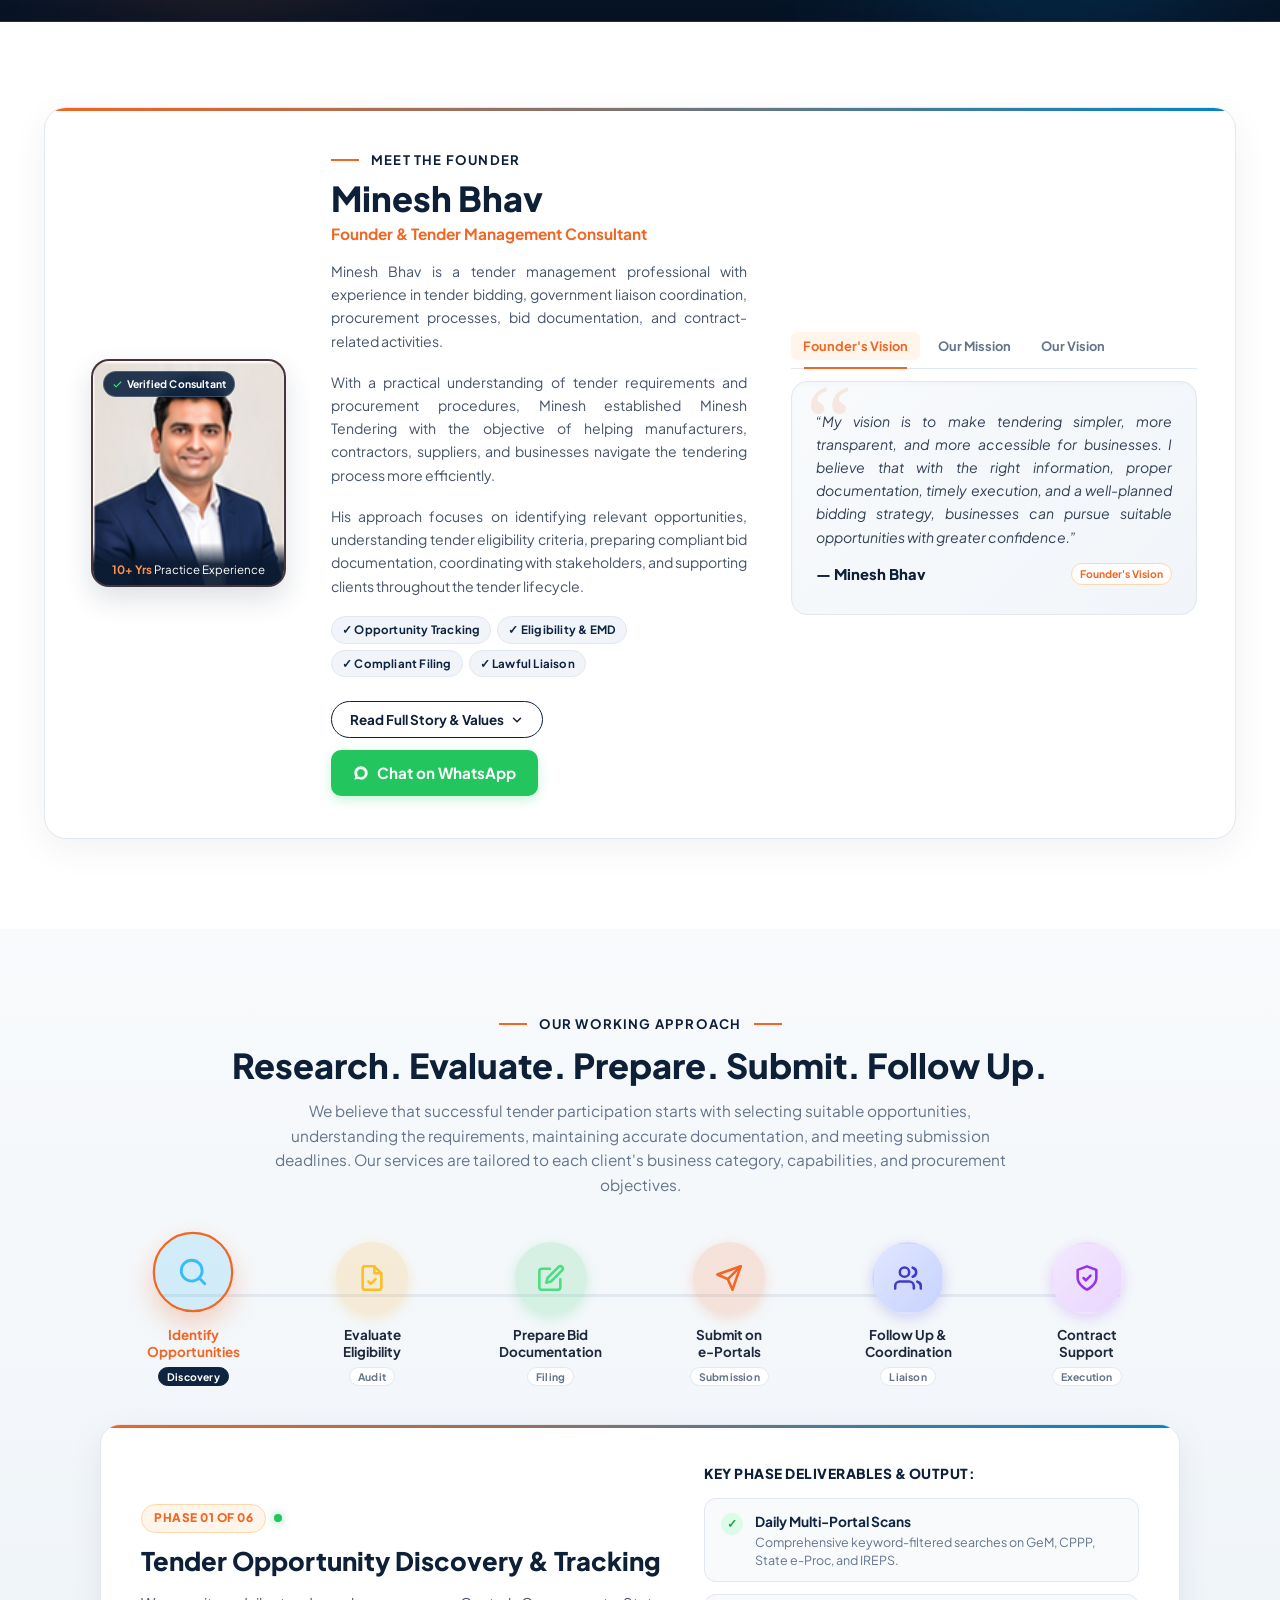
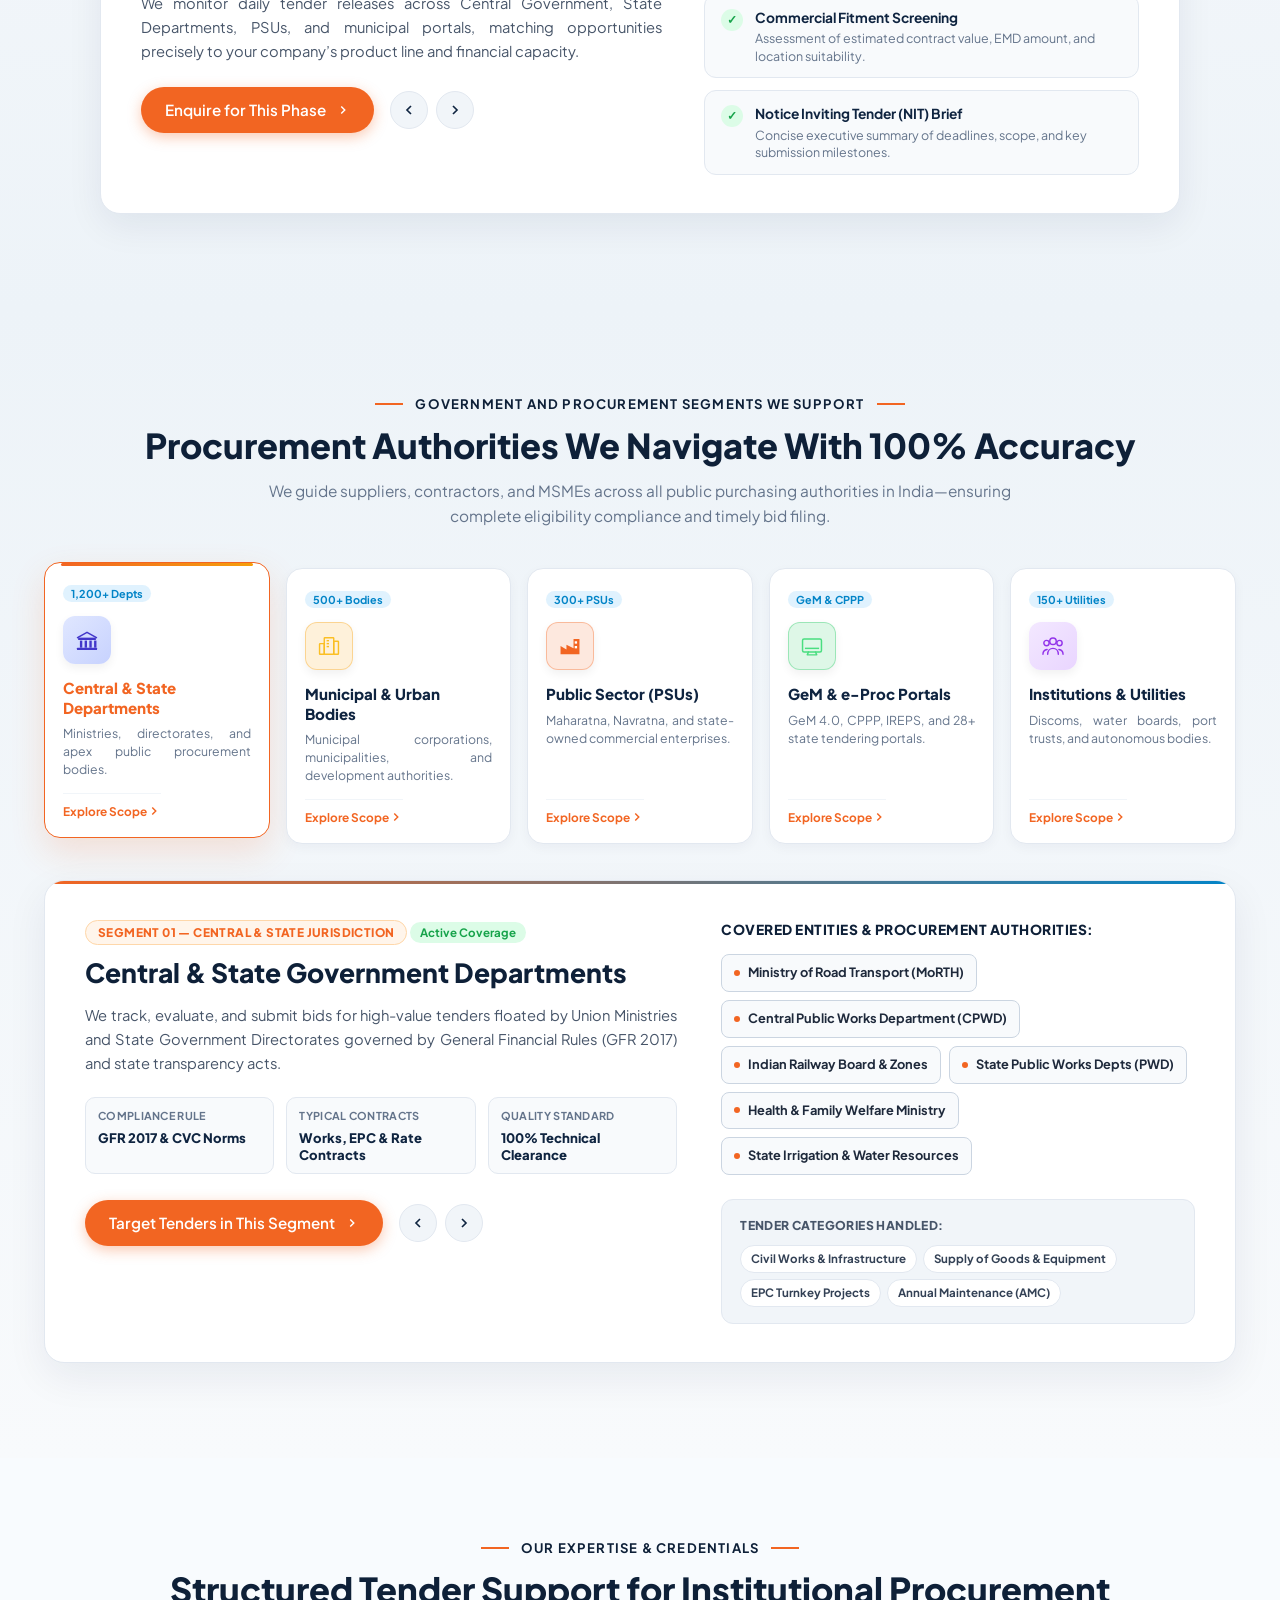
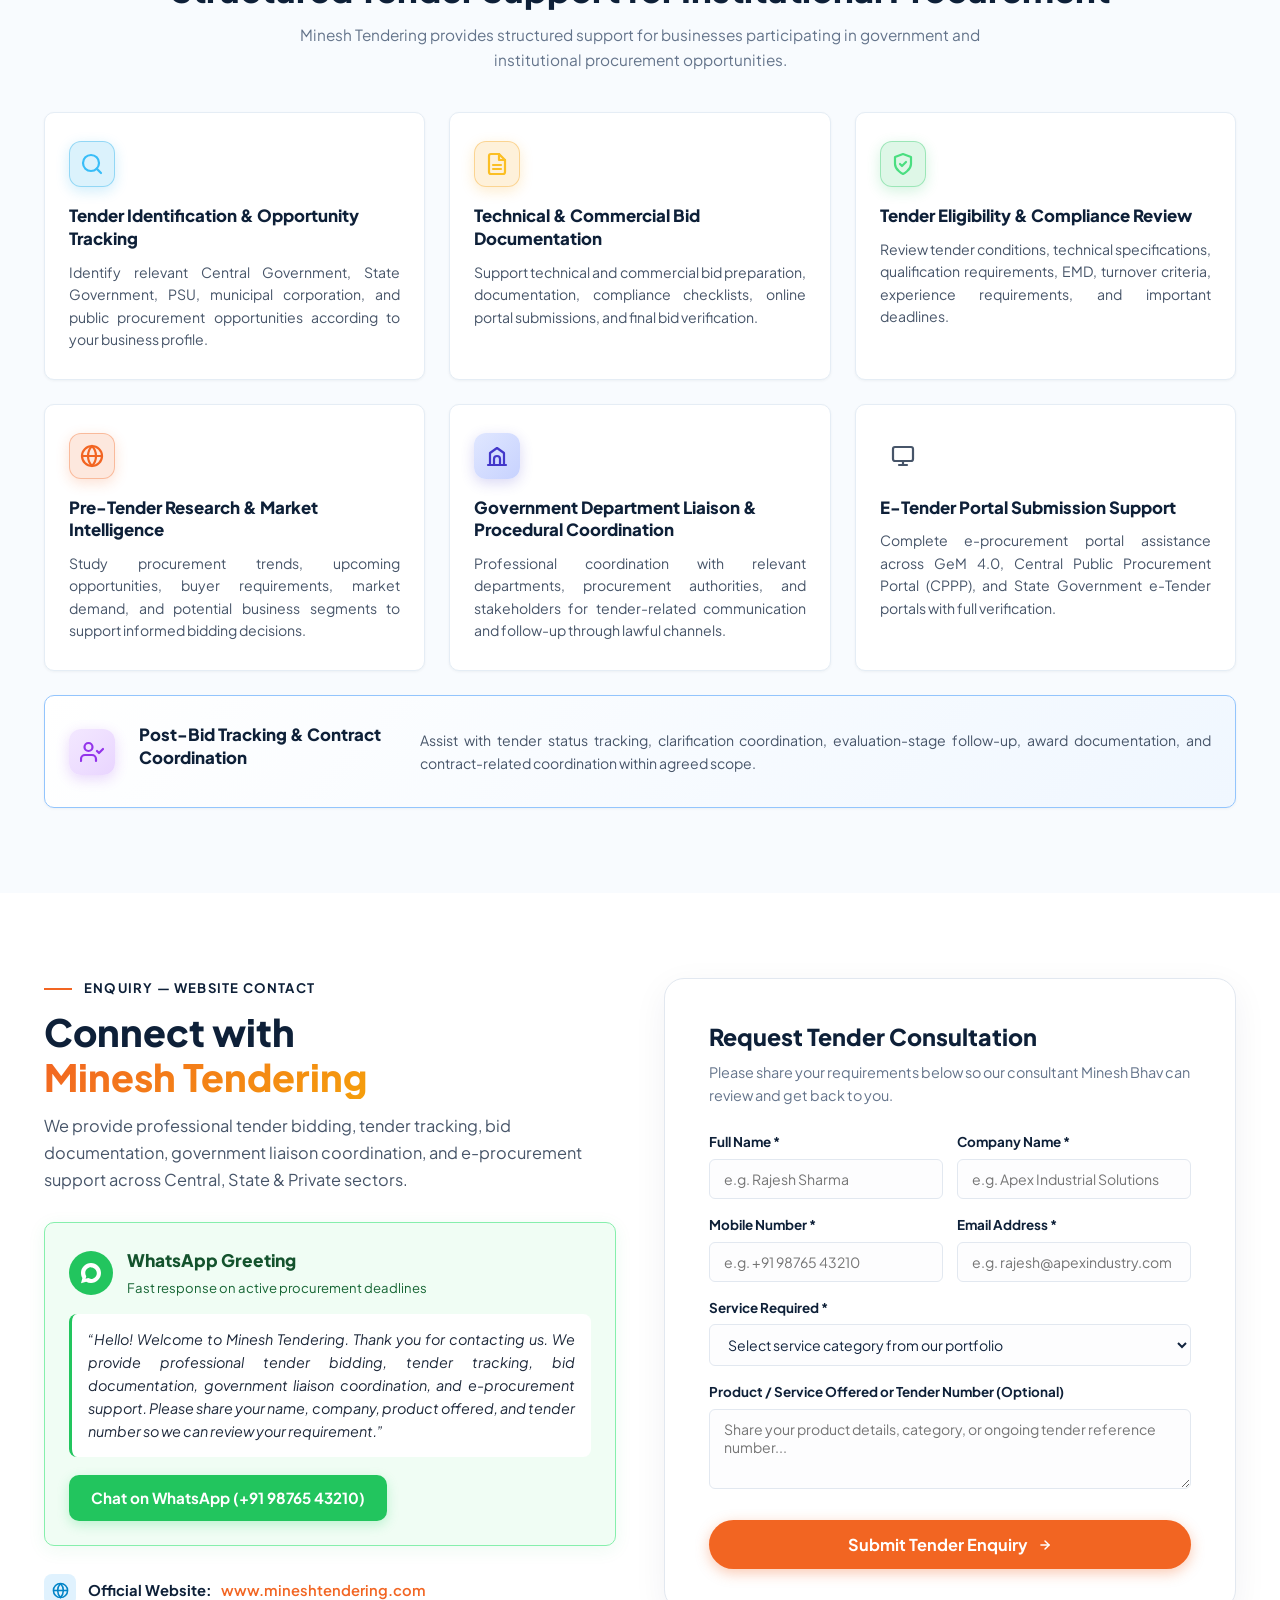
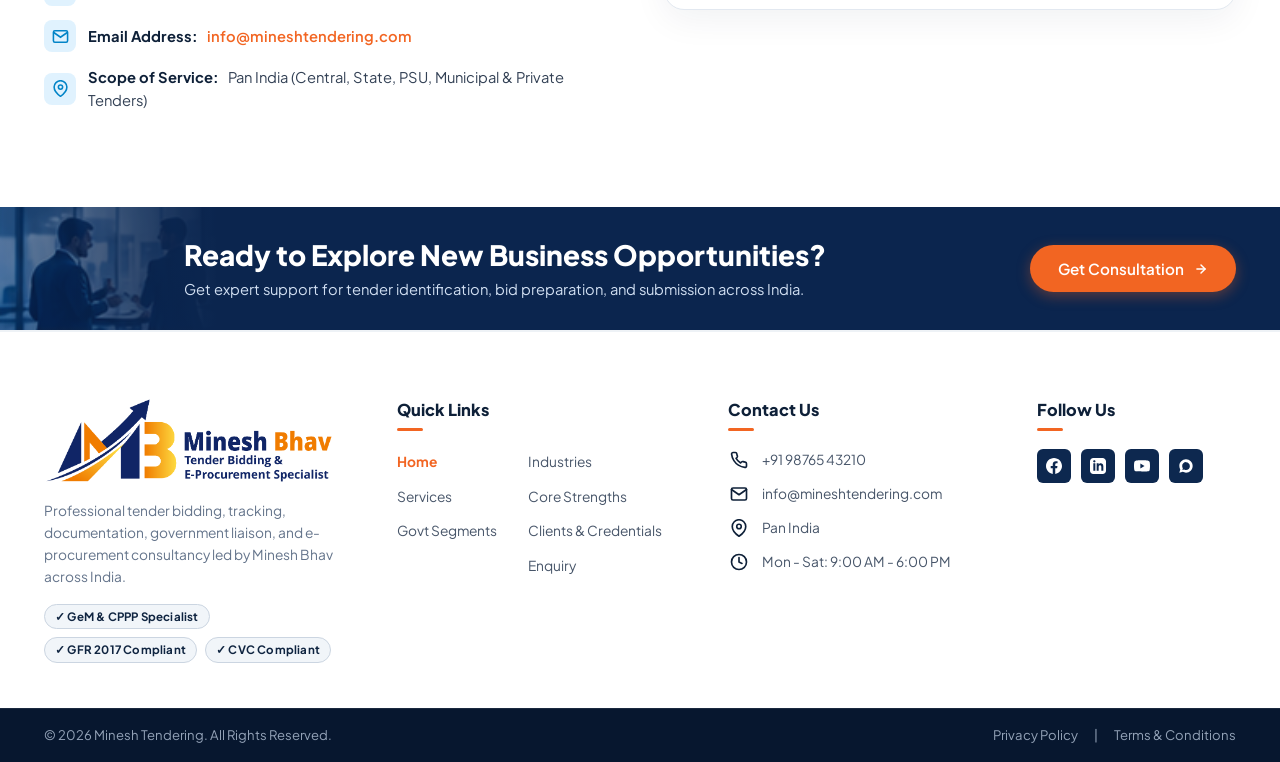
==== commit dcfe62f9: "Fix browser tab favicon distortion and optimize concise page titles across all pages" ====
--- a/index.html
+++ b/index.html
@@ -4,7 +4,135 @@
   <meta charset="UTF-8">
   <meta name="viewport" content="width=device-width, initial-scale=1.0">
   <title>Minesh Bhav - Tender Bidding & E-Procurement Specialist</title>
-  <meta name="description" content="Your Partner in Every Successful Bid. Professional support for tender identification, bid preparation, compliance, submission, and follow-up across Central, State & Private Sectors.">
+  <meta name="description" content="Premier tender bidding & e-procurement specialist in India. End-to-end support for tender tracking, bid preparation, GeM portal, compliance review & government liaison.">
+  <meta name="keywords" content="tender bidding specialist, e-procurement consultant India, GeM portal bidding, government tenders India, bid preparation service, tender eligibility assessment, public procurement specialist, Minesh Bhav">
+  <meta name="author" content="Minesh Bhav">
+  <meta name="robots" content="index, follow, max-snippet:-1, max-image-preview:large, max-video-preview:-1">
+  <meta name="googlebot" content="index, follow, max-snippet:-1, max-image-preview:large, max-video-preview:-1">
+  <link rel="canonical" href="https://www.mineshtendering.com/">
+  <link rel="icon" type="image/x-icon" href="favicon.ico">
+  <link rel="icon" type="image/png" sizes="32x32" href="assets/favicon-32x32.png">
+  <link rel="icon" type="image/png" sizes="16x16" href="assets/favicon-16x16.png">
+  <link rel="apple-touch-icon" sizes="180x180" href="assets/apple-touch-icon.png">
+
+  <!-- Open Graph / Facebook -->
+  <meta property="og:type" content="website">
+  <meta property="og:site_name" content="Minesh Bhav Tender Management">
+  <meta property="og:title" content="Minesh Bhav - Tender Bidding & E-Procurement Specialist">
+  <meta property="og:description" content="Premier tender bidding & e-procurement specialist in India. End-to-end support for tender tracking, bid preparation, GeM portal, compliance review & government liaison.">
+  <meta property="og:url" content="https://www.mineshtendering.com/">
+  <meta property="og:image" content="https://www.mineshtendering.com/assets/logo.png">
+  <meta property="og:locale" content="en_IN">
+
+  <!-- Twitter Card -->
+  <meta name="twitter:card" content="summary_large_image">
+  <meta name="twitter:title" content="Minesh Bhav - Tender Bidding & E-Procurement Specialist">
+  <meta name="twitter:description" content="Premier tender bidding & e-procurement specialist in India. End-to-end support for tender tracking, bid preparation, GeM portal, compliance review & government liaison.">
+  <meta name="twitter:image" content="https://www.mineshtendering.com/assets/logo.png">
+
+  <!-- Geographic Location Tags (Local SEO India) -->
+  <meta name="geo.region" content="IN">
+  <meta name="geo.placename" content="India">
+
+  <!-- Structured Data (JSON-LD) -->
+  <script type="application/ld+json">
+{
+  "@context": "https://schema.org",
+  "@graph": [
+    {
+      "@type": "WebSite",
+      "@id": "https://www.mineshtendering.com/#website",
+      "url": "https://www.mineshtendering.com/",
+      "name": "Minesh Bhav - Tender Bidding & E-Procurement Specialist",
+      "description": "Professional tender bidding, GeM portal execution, and government procurement consultancy across India.",
+      "inLanguage": "en-IN"
+    },
+    {
+      "@type": "ProfessionalService",
+      "@id": "https://www.mineshtendering.com/#organization",
+      "name": "Minesh Bhav Tender Management & E-Procurement Consulting",
+      "url": "https://www.mineshtendering.com/",
+      "logo": "https://www.mineshtendering.com/assets/logo.png",
+      "image": "https://www.mineshtendering.com/assets/logo.png",
+      "description": "Leading Indian tender consultancy helping contractors and enterprises identify, prepare, and win Central Government, State, PSU, and GeM tenders.",
+      "founder": {
+        "@type": "Person",
+        "name": "Minesh Bhav"
+      },
+      "areaServed": {
+        "@type": "Country",
+        "name": "India"
+      },
+      "contactPoint": {
+        "@type": "ContactPoint",
+        "telephone": "+91-9876543210",
+        "contactType": "Customer Support",
+        "areaServed": "IN",
+        "availableLanguage": [
+          "English",
+          "Hindi",
+          "Gujarati"
+        ]
+      },
+      "hasOfferCatalog": {
+        "@type": "OfferCatalog",
+        "name": "Tender Management Services",
+        "itemListElement": [
+          {
+            "@type": "Offer",
+            "itemOffered": {
+              "@type": "Service",
+              "name": "Tender Identification & Tracking"
+            }
+          },
+          {
+            "@type": "Offer",
+            "itemOffered": {
+              "@type": "Service",
+              "name": "Tender Evaluation & Eligibility"
+            }
+          },
+          {
+            "@type": "Offer",
+            "itemOffered": {
+              "@type": "Service",
+              "name": "Bid Preparation & Submission"
+            }
+          },
+          {
+            "@type": "Offer",
+            "itemOffered": {
+              "@type": "Service",
+              "name": "Government Liaison & Coordination"
+            }
+          },
+          {
+            "@type": "Offer",
+            "itemOffered": {
+              "@type": "Service",
+              "name": "GeM Portal Execution"
+            }
+          },
+          {
+            "@type": "Offer",
+            "itemOffered": {
+              "@type": "Service",
+              "name": "Post-Bid Evaluation & Dispute Support"
+            }
+          },
+          {
+            "@type": "Offer",
+            "itemOffered": {
+              "@type": "Service",
+              "name": "Tender Training & Capacity Building"
+            }
+          }
+        ]
+      }
+    }
+  ]
+}
+  </script>
   <link rel="preconnect" href="https://fonts.googleapis.com">
   <link rel="preconnect" href="https://fonts.gstatic.com" crossorigin>
   <link href="https://fonts.googleapis.com/css2?family=Plus+Jakarta+Sans:wght@400;500;600;700;800&display=swap" rel="stylesheet">
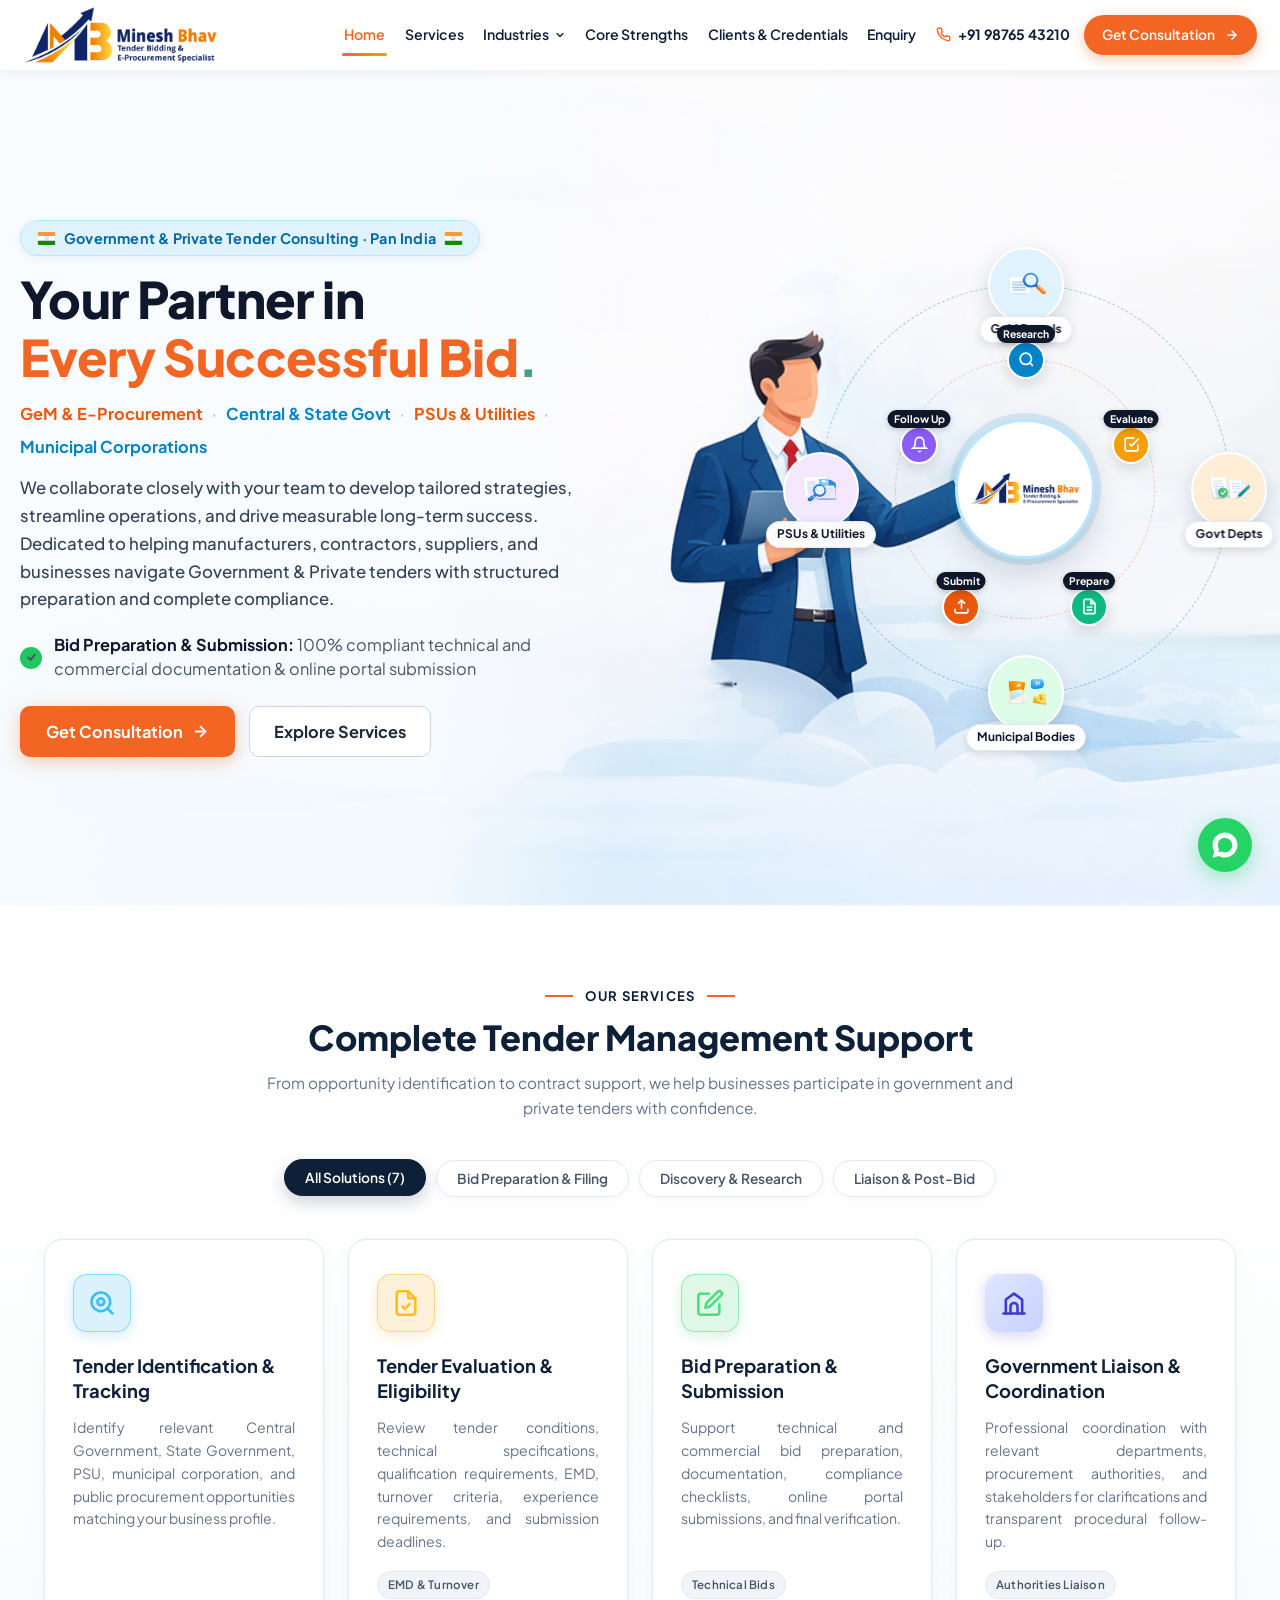
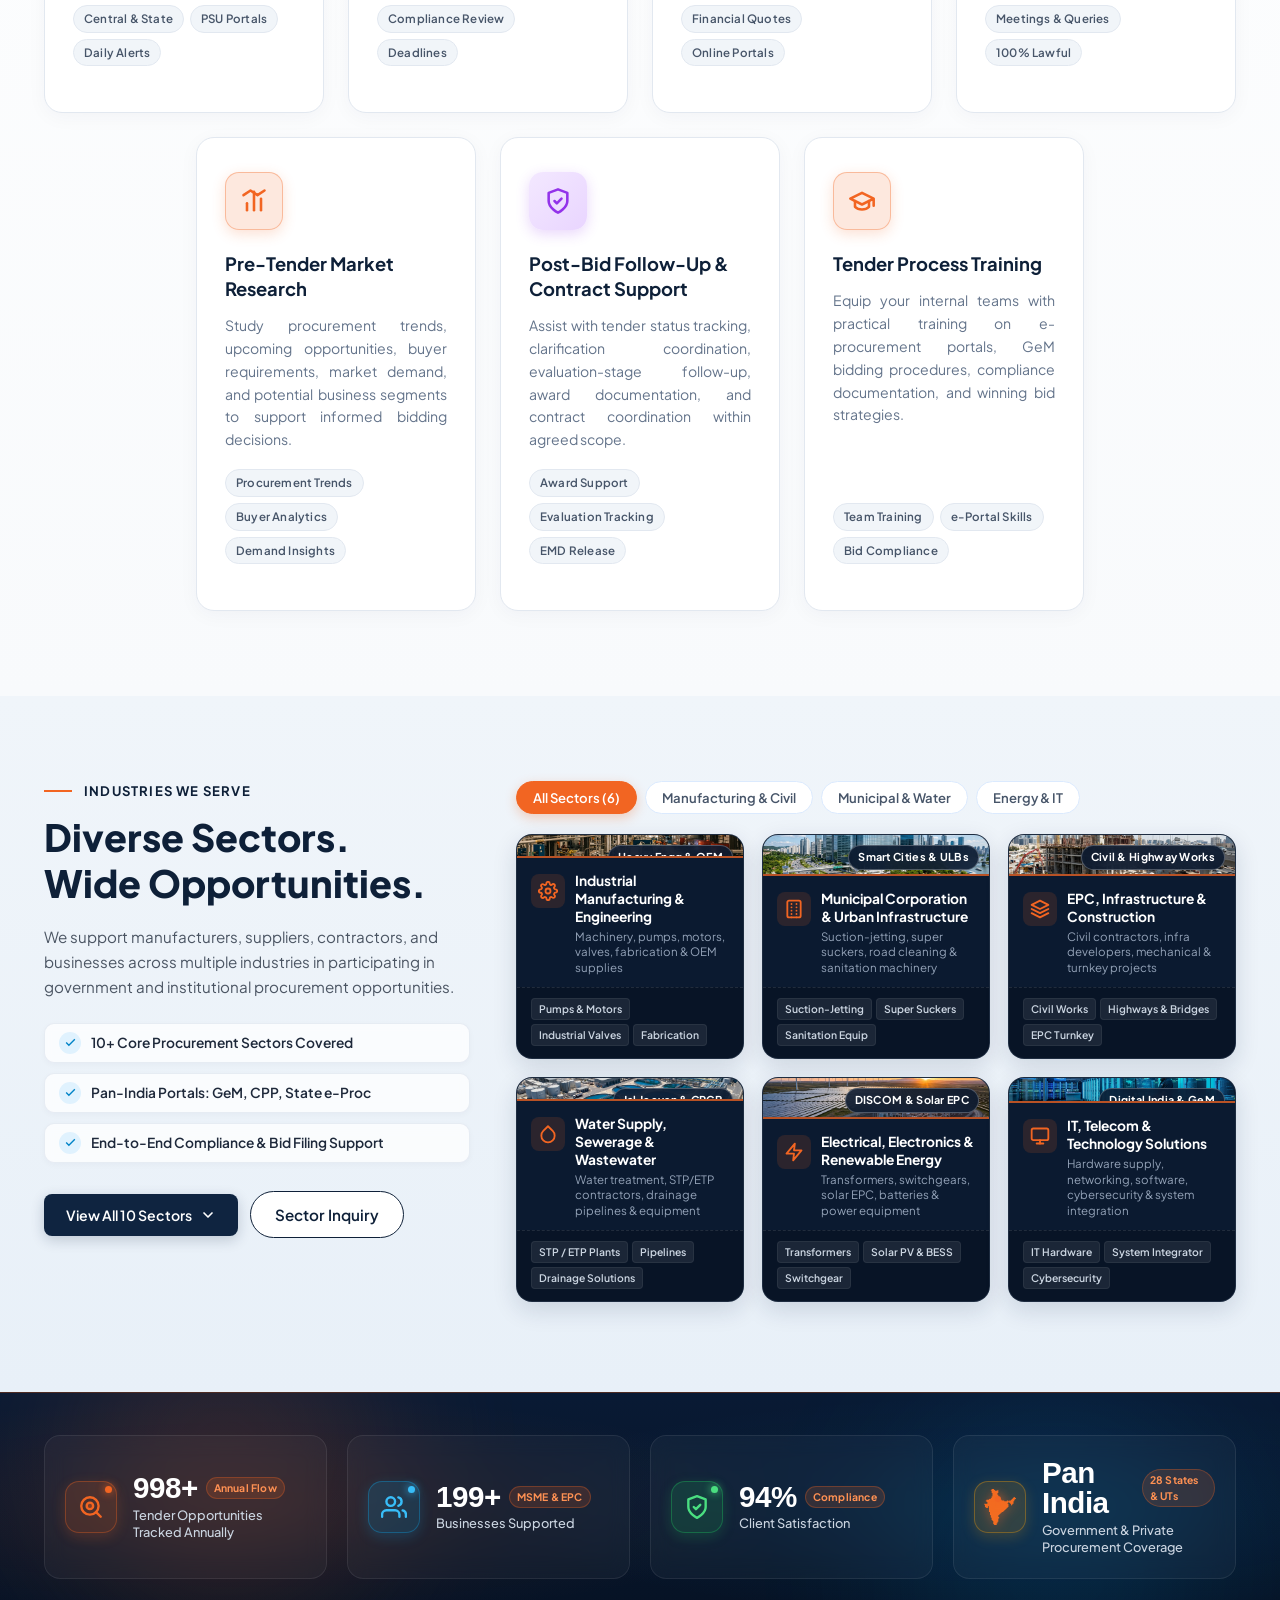
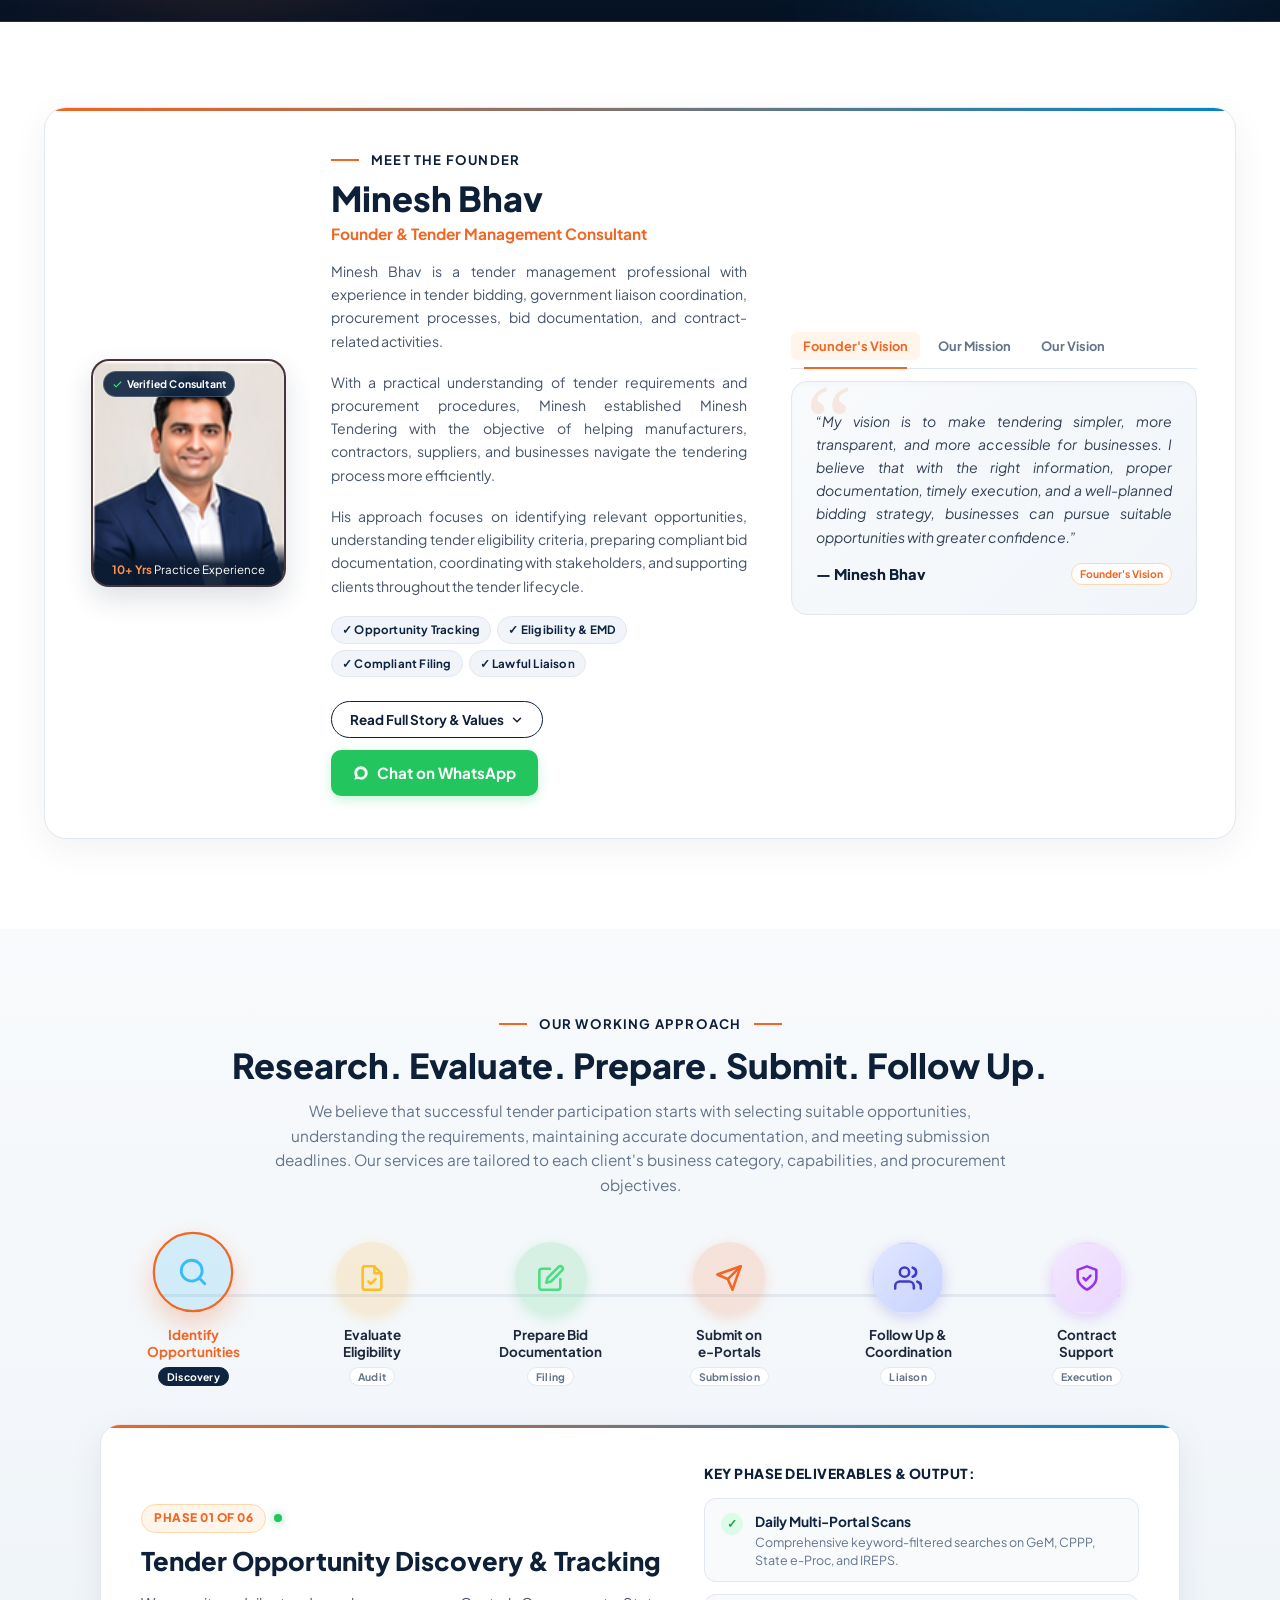
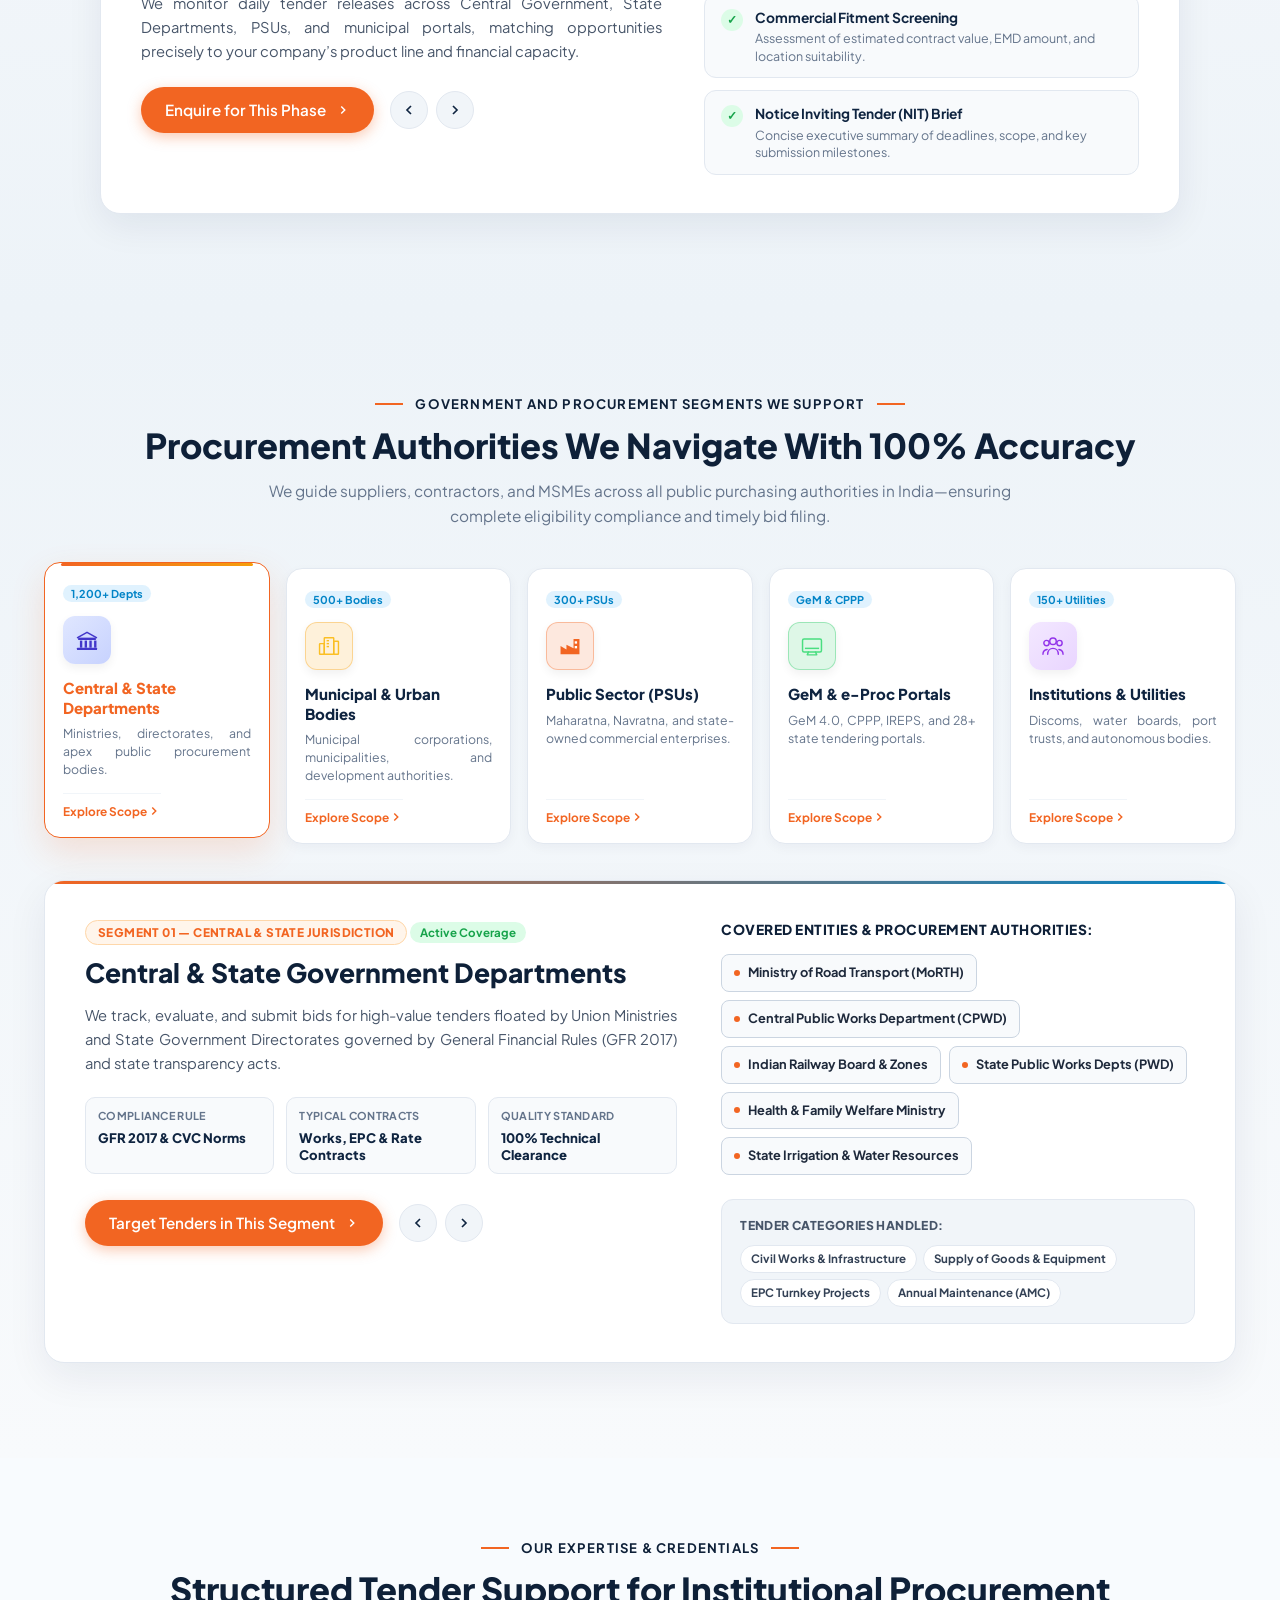
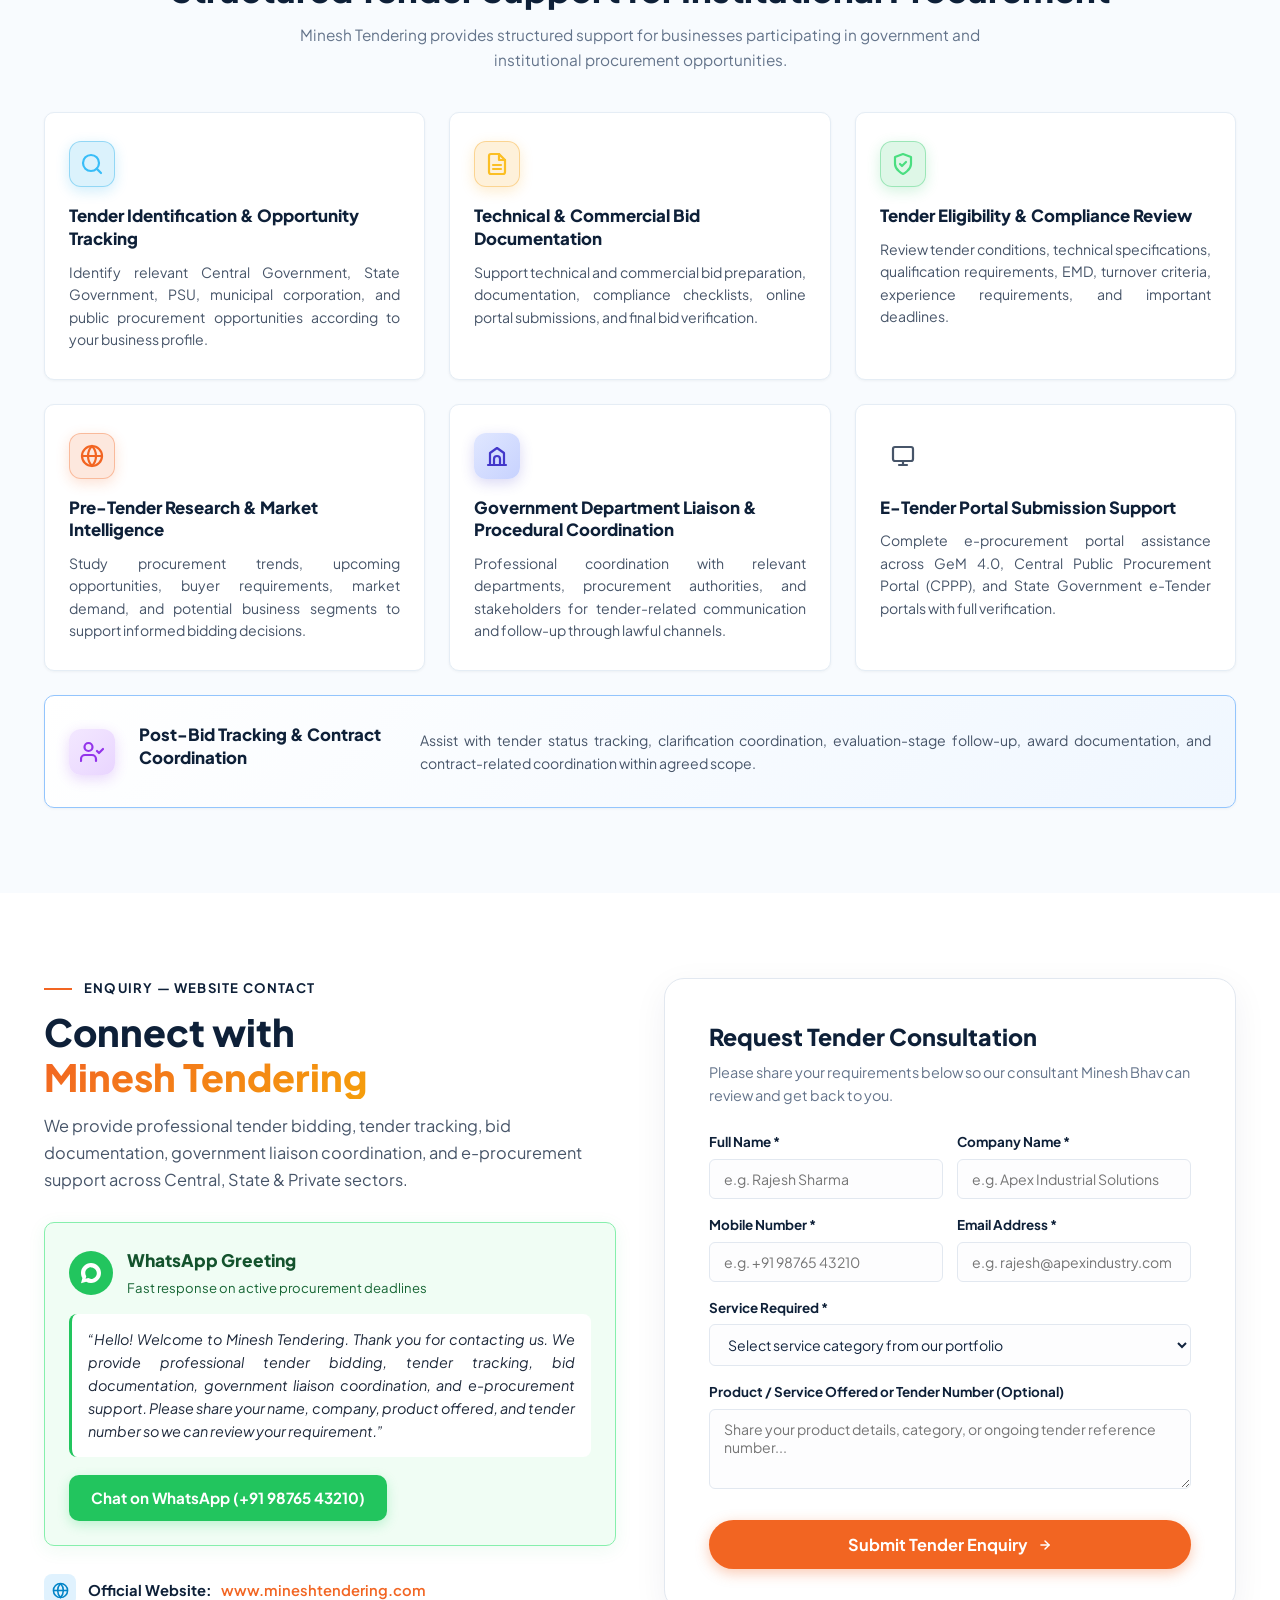
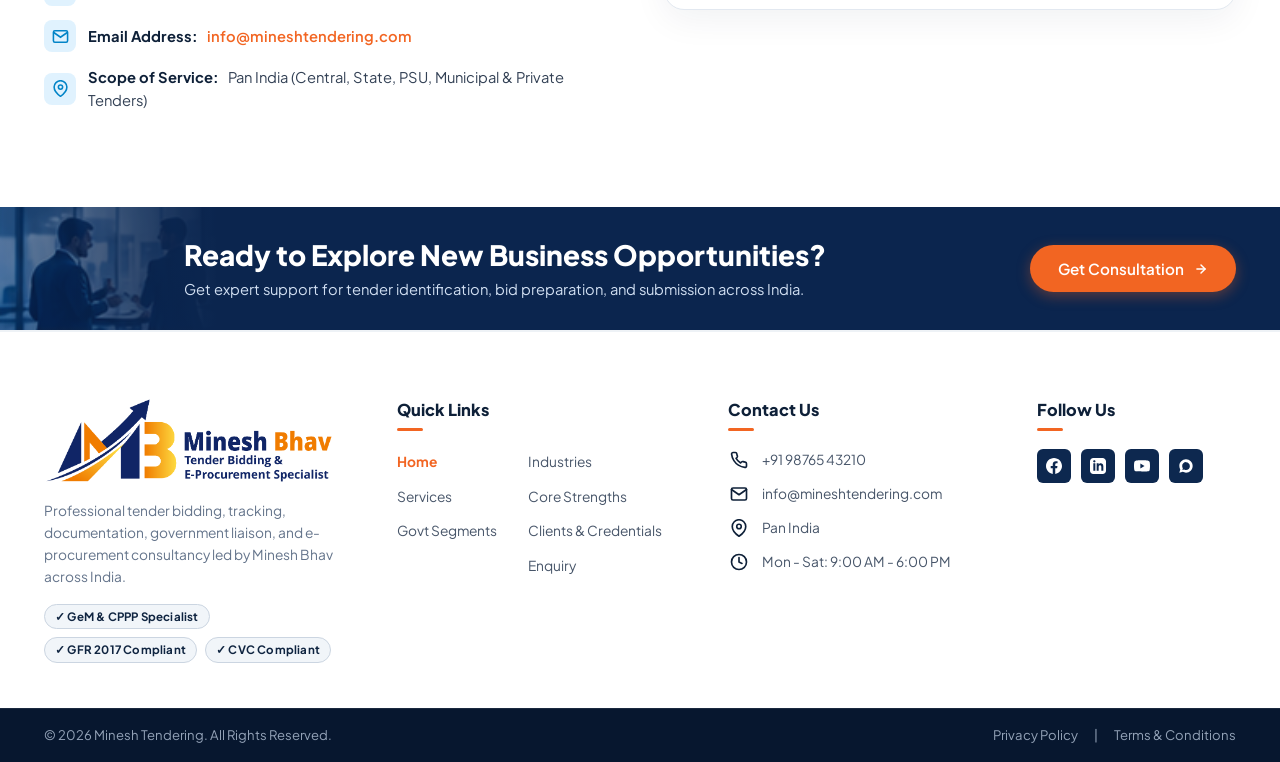
==== commit 12ce3620: "Remove unwanted content-card modal links sitewide and clarify Seamless Submission portals. Content c" ====
--- a/index.html
+++ b/index.html
@@ -377,7 +377,7 @@
 
       <div class="services-grid" id="servicesGrid">
         <!-- Service Card 1: Tender Identification & Tracking -->
-        <div class="service-card open-modal-btn" data-service="Tender Tracking &amp; Research" data-category="tracking" title="Get Tender Identification &amp; Tracking Support">
+        <div class="service-card" data-category="tracking">
           <div class="service-card-shine"></div>
           <div class="service-icon-pod pod-blue">
             <svg viewBox="0 0 24 24" fill="none" stroke="currentColor" stroke-width="2.2" stroke-linecap="round" stroke-linejoin="round">
@@ -398,7 +398,7 @@
         </div>
 
         <!-- Service Card 2: Tender Evaluation & Eligibility -->
-        <div class="service-card open-modal-btn" data-service="Tender Bidding &amp; Submission" data-category="bidding" title="Get Tender Evaluation &amp; Eligibility Review">
+        <div class="service-card" data-category="bidding">
           <div class="service-card-shine"></div>
           <div class="service-icon-pod pod-amber">
             <svg viewBox="0 0 24 24" fill="none" stroke="currentColor" stroke-width="2.2" stroke-linecap="round" stroke-linejoin="round">
@@ -419,7 +419,7 @@
         </div>
 
         <!-- Service Card 3: Bid Preparation & Submission -->
-        <div class="service-card open-modal-btn" data-service="Tender Bidding &amp; Submission" data-category="bidding" title="Get Technical &amp; Commercial Bid Preparation">
+        <div class="service-card" data-category="bidding">
           <div class="service-card-shine"></div>
           <div class="service-icon-pod pod-green">
             <svg viewBox="0 0 24 24" fill="none" stroke="currentColor" stroke-width="2.2" stroke-linecap="round" stroke-linejoin="round">
@@ -439,7 +439,7 @@
         </div>
 
         <!-- Service Card 4: Government Liaison & Coordination -->
-        <div class="service-card open-modal-btn" data-service="Government Liaison &amp; Co-ordination Support" data-category="liaison" title="Get Government Liaison &amp; Procedural Support">
+        <div class="service-card" data-category="liaison">
           <div class="service-card-shine"></div>
           <div class="service-icon-pod pod-navy">
             <svg viewBox="0 0 24 24" fill="none" stroke="currentColor" stroke-width="2.2" stroke-linecap="round" stroke-linejoin="round">
@@ -460,7 +460,7 @@
         </div>
 
         <!-- Service Card 5: Pre-Tender Market Research -->
-        <div class="service-card open-modal-btn" data-service="Tender Tracking &amp; Research" data-category="tracking" title="Get Pre-Tender Market Research">
+        <div class="service-card" data-category="tracking">
           <div class="service-card-shine"></div>
           <div class="service-icon-pod pod-orange">
             <svg viewBox="0 0 24 24" fill="none" stroke="currentColor" stroke-width="2.2" stroke-linecap="round" stroke-linejoin="round">
@@ -482,7 +482,7 @@
         </div>
 
         <!-- Service Card 6: Post-Bid Follow-Up & Contract Support -->
-        <div class="service-card open-modal-btn" data-service="Post-Bid &amp; Contract Support" data-category="liaison" title="Get Post-Bid Tracking &amp; Contract Coordination">
+        <div class="service-card" data-category="liaison">
           <div class="service-card-shine"></div>
           <div class="service-icon-pod pod-purple">
             <svg viewBox="0 0 24 24" fill="none" stroke="currentColor" stroke-width="2.2" stroke-linecap="round" stroke-linejoin="round">
@@ -502,7 +502,7 @@
         </div>
 
         <!-- Service Card 7: Tender Process Training -->
-        <div class="service-card open-modal-btn" data-service="Tender Process Training" data-category="training" title="Get Tender Process Training &amp; Guidance">
+        <div class="service-card" data-category="training">
           <div class="service-card-shine"></div>
           <div class="service-icon-pod pod-orange">
             <svg viewBox="0 0 24 24" fill="none" stroke="currentColor" stroke-width="2.2" stroke-linecap="round" stroke-linejoin="round">
@@ -586,7 +586,7 @@
 
           <div class="industries-grid" id="industriesGrid">
             <!-- Card 1: Industrial Manufacturing & Engineering -->
-            <div class="industry-card-item open-modal-btn" data-service="Tender Bidding &amp; Submission" data-industry="Industrial Manufacturing &amp; Engineering" data-cat="infra" title="Click to enquire tender support for Manufacturing &amp; Engineering">
+            <div class="industry-card-item" data-cat="infra">
               <div class="industry-card-photo">
                 <img src="assets/ind-hd-manufacturing.jpg" alt="Industrial Manufacturing &amp; Engineering" loading="lazy">
                 <span class="industry-card-badge">Heavy Engg &amp; OEM</span>
@@ -614,7 +614,7 @@
             </div>
 
             <!-- Card 2: Municipal Corporation & Urban Infrastructure -->
-            <div class="industry-card-item open-modal-btn" data-service="Government Liaison &amp; Co-ordination Support" data-industry="Municipal Corporation &amp; Urban Infrastructure" data-cat="utility" title="Click to enquire tender support for Municipal Infrastructure">
+            <div class="industry-card-item" data-cat="utility">
               <div class="industry-card-photo">
                 <img src="assets/ind-hd-municipal.jpg" alt="Municipal Corporation &amp; Urban Infrastructure" loading="lazy">
                 <span class="industry-card-badge">Smart Cities &amp; ULBs</span>
@@ -651,7 +651,7 @@
             </div>
 
             <!-- Card 3: EPC, Infrastructure & Construction -->
-            <div class="industry-card-item open-modal-btn" data-service="Tender Bidding &amp; Submission" data-industry="EPC, Infrastructure &amp; Construction" data-cat="infra" title="Click to enquire tender support for EPC &amp; Construction">
+            <div class="industry-card-item" data-cat="infra">
               <div class="industry-card-photo">
                 <img src="assets/ind-hd-epc.jpg" alt="EPC, Infrastructure &amp; Construction" loading="lazy">
                 <span class="industry-card-badge">Civil &amp; Highway Works</span>
@@ -680,7 +680,7 @@
             </div>
 
             <!-- Card 4: Water Supply, Sewerage & Wastewater Management -->
-            <div class="industry-card-item open-modal-btn" data-service="Tender Bidding &amp; Submission" data-industry="Water Supply, Sewerage &amp; Wastewater Management" data-cat="utility" title="Click to enquire tender support for Water &amp; Wastewater">
+            <div class="industry-card-item" data-cat="utility">
               <div class="industry-card-photo">
                 <img src="assets/ind-hd-water.jpg" alt="Water Supply, Sewerage &amp; Wastewater Management" loading="lazy">
                 <span class="industry-card-badge">Jal Jeevan &amp; CPCB</span>
@@ -707,7 +707,7 @@
             </div>
 
             <!-- Card 5: Electrical, Electronics & Renewable Energy -->
-            <div class="industry-card-item open-modal-btn" data-service="Tender Bidding &amp; Submission" data-industry="Electrical, Electronics &amp; Renewable Energy" data-cat="tech" title="Click to enquire tender support for Electrical &amp; Renewable Energy">
+            <div class="industry-card-item" data-cat="tech">
               <div class="industry-card-photo">
                 <img src="assets/ind-hd-energy.jpg" alt="Electrical, Electronics &amp; Renewable Energy" loading="lazy">
                 <span class="industry-card-badge">DISCOM &amp; Solar EPC</span>
@@ -734,7 +734,7 @@
             </div>
 
             <!-- Card 6: IT, Telecom & Technology Solutions -->
-            <div class="industry-card-item open-modal-btn" data-service="Tender Bidding &amp; Submission" data-industry="IT, Telecom &amp; Technology Solutions" data-cat="tech" title="Click to enquire tender support for IT &amp; Telecom">
+            <div class="industry-card-item" data-cat="tech">
               <div class="industry-card-photo">
                 <img src="assets/ind-hd-it.jpg" alt="IT, Telecom &amp; Technology Solutions" loading="lazy">
                 <span class="industry-card-badge">Digital India &amp; GeM</span>
@@ -770,50 +770,46 @@
             </div>
             <div class="extra-industries-grid">
               <!-- Sector 7 -->
-              <div class="extra-ind-card open-modal-btn" data-service="Tender Bidding &amp; Submission" data-industry="Trading Companies, Distributors &amp; OEM Dealers" title="Enquire Tender Support for Trading &amp; OEM Supplies">
+              <div class="extra-ind-card">
                 <div class="extra-ind-icon">
                   <svg viewBox="0 0 24 24" fill="none" stroke="#f26522" stroke-width="2"><path d="M21 16V8a2 2 0 0 0-1-1.73l-7-4a2 2 0 0 0-2 0l-7 4A2 2 0 0 0 3 8v8a2 2 0 0 0 1 1.73l7 4a2 2 0 0 0 2 0l7-4A2 2 0 0 0 21 16z"></path><polyline points="3.27 6.96 12 12.01 20.73 6.96"></polyline><line x1="12" y1="22.08" x2="12" y2="12"></line></svg>
                 </div>
                 <div class="extra-ind-content">
                   <h4>Trading Companies &amp; OEM Dealers</h4>
                   <p>Authorized dealers, distributors, importers, and industrial goods trading businesses.</p>
-                  <span class="extra-ind-link">Get Bid Support →</span>
                 </div>
               </div>
 
               <!-- Sector 8 -->
-              <div class="extra-ind-card open-modal-btn" data-service="Tender Bidding &amp; Submission" data-industry="Healthcare, Medical Equipment &amp; Laboratory Supplies" title="Enquire Tender Support for Healthcare &amp; Medical Devices">
+              <div class="extra-ind-card">
                 <div class="extra-ind-icon">
                   <svg viewBox="0 0 24 24" fill="none" stroke="#f26522" stroke-width="2"><path d="M22 12h-4l-3 9L9 3l-3 9H2"></path></svg>
                 </div>
                 <div class="extra-ind-content">
                   <h4>Healthcare &amp; Medical Supplies</h4>
                   <p>Medical devices, diagnostic equipment, laboratory instruments &amp; hospital consumables.</p>
-                  <span class="extra-ind-link">Get Bid Support →</span>
                 </div>
               </div>
 
               <!-- Sector 9 -->
-              <div class="extra-ind-card open-modal-btn" data-service="Tender Bidding &amp; Submission" data-industry="Safety Equipment, Tools &amp; General Supplies" title="Enquire Tender Support for Safety Gear &amp; Tools">
+              <div class="extra-ind-card">
                 <div class="extra-ind-icon">
                   <svg viewBox="0 0 24 24" fill="none" stroke="#f26522" stroke-width="2"><path d="M12 22s8-4 8-10V5l-8-3-8 3v7c0 6 8 10 8 10z"></path></svg>
                 </div>
                 <div class="extra-ind-content">
                   <h4>Safety Equipment &amp; Industrial Tools</h4>
                   <p>PPE gear, fire safety equipment, industrial hand tools, and facility supplies.</p>
-                  <span class="extra-ind-link">Get Bid Support →</span>
                 </div>
               </div>
 
               <!-- Sector 10 -->
-              <div class="extra-ind-card open-modal-btn" data-service="Tender Bidding &amp; Submission" data-industry="Facility Management &amp; Industrial Services" title="Enquire Tender Support for Facility Management">
+              <div class="extra-ind-card">
                 <div class="extra-ind-icon">
                   <svg viewBox="0 0 24 24" fill="none" stroke="#f26522" stroke-width="2"><path d="M17 21v-2a4 4 0 0 0-4-4H5a4 4 0 0 0-4 4v2"></path><circle cx="9" cy="7" r="4"></circle><path d="M23 21v-2a4 4 0 0 0-3-3.87"></path><path d="M16 3.13a4 4 0 0 1 0 7.75"></path></svg>
                 </div>
                 <div class="extra-ind-content">
                   <h4>Facility Management &amp; Services</h4>
                   <p>Housekeeping contractors, manpower providers, equipment AMC and maintenance services.</p>
-                  <span class="extra-ind-link">Get Bid Support →</span>
                 </div>
               </div>
             </div>
@@ -832,7 +828,7 @@
     <div class="container">
       <div class="stats-grid">
         <!-- Stat 1 -->
-        <div class="stat-item open-modal-btn" data-service="Tender Tracking &amp; Research" title="Click to enquire tender tracking support">
+        <div class="stat-item">
           <div class="stat-icon-pod pod-orange">
             <svg viewBox="0 0 24 24" fill="none" stroke="currentColor" stroke-width="2.2" stroke-linecap="round" stroke-linejoin="round">
               <circle cx="11" cy="11" r="8"></circle>
@@ -851,7 +847,7 @@
         </div>
 
         <!-- Stat 2 -->
-        <div class="stat-item open-modal-btn" data-service="Tender Bidding &amp; Submission" title="Click to enquire bid preparation support">
+        <div class="stat-item">
           <div class="stat-icon-pod pod-blue">
             <svg viewBox="0 0 24 24" fill="none" stroke="currentColor" stroke-width="2.2" stroke-linecap="round" stroke-linejoin="round">
               <path d="M17 21v-2a4 4 0 0 0-4-4H5a4 4 0 0 0-4 4v2"></path>
@@ -871,7 +867,7 @@
         </div>
 
         <!-- Stat 3 -->
-        <div class="stat-item open-modal-btn" data-service="Tender Bidding &amp; Submission" title="Click to view our satisfaction & compliance record">
+        <div class="stat-item">
           <div class="stat-icon-pod pod-green">
             <svg viewBox="0 0 24 24" fill="none" stroke="currentColor" stroke-width="2.2" stroke-linecap="round" stroke-linejoin="round">
               <path d="M12 22s8-4 8-10V5l-8-3-8 3v7c0 6 8 10 8 10z"></path>
@@ -889,7 +885,7 @@
         </div>
 
         <!-- Stat 4 -->
-        <div class="stat-item open-modal-btn" data-service="Government Liaison &amp; Co-ordination Support" title="Click to enquire Pan-India tender reach">
+        <div class="stat-item">
           <div class="stat-icon-pod pod-amber">
             <img src="assets/india-map.png" alt="Pan India Coverage" class="stat-map-img">
             <span class="stat-beacon-pulse"></span>
@@ -1415,7 +1411,7 @@
       <!-- 7 Core Strengths Grid (Word-for-Word from Website Content.pdf Page 2) -->
       <div class="strengths-grid">
         <!-- Strength 1 -->
-        <div class="strength-card open-modal-btn" data-service="Tender Tracking &amp; Research" title="Enquire Tender Identification Support">
+        <div class="strength-card">
           <div class="strength-icon pod-blue">
             <svg viewBox="0 0 24 24" fill="none" stroke="currentColor" stroke-width="2.2" stroke-linecap="round" stroke-linejoin="round">
               <circle cx="11" cy="11" r="8"></circle>
@@ -1427,7 +1423,7 @@
         </div>
 
         <!-- Strength 2 -->
-        <div class="strength-card open-modal-btn" data-service="Tender Bidding &amp; Submission" title="Enquire Bid Documentation Support">
+        <div class="strength-card">
           <div class="strength-icon pod-amber">
             <svg viewBox="0 0 24 24" fill="none" stroke="currentColor" stroke-width="2.2" stroke-linecap="round" stroke-linejoin="round">
               <path d="M14 2H6a2 2 0 0 0-2 2v16a2 2 0 0 0 2 2h12a2 2 0 0 0 2-2V8z"></path>
@@ -1441,7 +1437,7 @@
         </div>
 
         <!-- Strength 3 -->
-        <div class="strength-card open-modal-btn" data-service="Tender Bidding &amp; Submission" title="Enquire Eligibility Review Support">
+        <div class="strength-card">
           <div class="strength-icon pod-green">
             <svg viewBox="0 0 24 24" fill="none" stroke="currentColor" stroke-width="2.2" stroke-linecap="round" stroke-linejoin="round">
               <path d="M12 22s8-4 8-10V5l-8-3-8 3v7c0 6 8 10 8 10z"></path>
@@ -1453,7 +1449,7 @@
         </div>
 
         <!-- Strength 4 -->
-        <div class="strength-card open-modal-btn" data-service="Tender Tracking &amp; Research" title="Enquire Market Intelligence Support">
+        <div class="strength-card">
           <div class="strength-icon pod-orange">
             <svg viewBox="0 0 24 24" fill="none" stroke="currentColor" stroke-width="2.2" stroke-linecap="round" stroke-linejoin="round">
               <circle cx="12" cy="12" r="10"></circle>
@@ -1466,7 +1462,7 @@
         </div>
 
         <!-- Strength 5 -->
-        <div class="strength-card open-modal-btn" data-service="Government Liaison &amp; Co-ordination Support" title="Enquire Government Liaison Support">
+        <div class="strength-card">
           <div class="strength-icon pod-navy">
             <svg viewBox="0 0 24 24" fill="none" stroke="currentColor" stroke-width="2.2" stroke-linecap="round" stroke-linejoin="round">
               <path d="M3 21h18"></path>
@@ -1479,7 +1475,7 @@
         </div>
 
         <!-- Strength 6 -->
-        <div class="strength-card open-modal-btn" data-service="GeM &amp; Procurement Support" title="Enquire Portal Submission Support">
+        <div class="strength-card">
           <div class="strength-icon pod-teal">
             <svg viewBox="0 0 24 24" fill="none" stroke="currentColor" stroke-width="2.2" stroke-linecap="round" stroke-linejoin="round">
               <rect x="2" y="3" width="20" height="14" rx="2" ry="2"></rect>
@@ -1492,7 +1488,7 @@
         </div>
 
         <!-- Strength 7 -->
-        <div class="strength-card strength-card-highlight open-modal-btn" data-service="Post-Bid &amp; Contract Support" title="Enquire Post-Bid Contract Support">
+        <div class="strength-card strength-card-highlight">
           <div class="strength-icon pod-purple">
             <svg viewBox="0 0 24 24" fill="none" stroke="currentColor" stroke-width="2.2" stroke-linecap="round" stroke-linejoin="round">
               <path d="M16 21v-2a4 4 0 0 0-4-4H5a4 4 0 0 0-4 4v2"></path>
@@ -1772,7 +1768,6 @@
       </div>
     </div>
 
-
     <!-- Bottom Copyright Row -->
     <div class="footer-copyright-bar">
       <div class="container">
@@ -1794,7 +1789,7 @@
   <div class="modal-overlay" id="consultationModal" role="dialog" aria-modal="true" aria-labelledby="modalTitle">
     <div class="modal-card">
       <button class="modal-close-btn" id="modalCloseBtn" aria-label="Close dialog">&times;</button>
-      
+
       <div class="modal-header">
         <h3 id="modalTitle">Request Consultation</h3>
         <p>Get in touch with Minesh Bhav for expert tender management & e-procurement guidance.</p>
--- a/style.css
+++ b/style.css
@@ -1378,7 +1378,7 @@
   box-shadow: 0 4px 20px rgba(15, 34, 64, 0.04);
   position: relative;
   overflow: hidden;
-  cursor: pointer;
+  cursor: default;
 }
 
 .service-card::before {
@@ -1752,7 +1752,7 @@
   border: 1.5px solid rgba(255, 255, 255, 0.08);
   transition: transform 0.35s cubic-bezier(0.16, 1, 0.3, 1), box-shadow 0.35s ease, border-color 0.35s ease;
   position: relative;
-  cursor: pointer;
+  cursor: default;
   display: flex;
   flex-direction: column;
   text-decoration: none;
@@ -1966,7 +1966,7 @@
   display: flex;
   gap: 14px;
   align-items: flex-start;
-  cursor: pointer;
+  cursor: default;
   transition: all 0.25s ease;
   box-shadow: 0 4px 12px rgba(15, 34, 64, 0.04);
 }
@@ -2082,7 +2082,7 @@
   transition: all 0.35s cubic-bezier(0.16, 1, 0.3, 1);
   position: relative;
   overflow: hidden;
-  cursor: pointer;
+  cursor: default;
 }
 
 .stat-item::before {
@@ -3825,7 +3825,7 @@
   flex-direction: column;
   position: relative;
   transition: all var(--transition-normal);
-  cursor: pointer;
+  cursor: default;
 }
 
 .strength-card:hover {
@@ -9814,6 +9814,33 @@
 .orbit-node,
 .orbit-satellite {
   cursor: default;
+}
+
+/* All pages: content cards are display-only — no modal hyperlink behavior */
+.service-card,
+.industry-card-item,
+.extra-ind-card,
+.stat-item,
+.strength-card,
+.core-service-card,
+.focus-ind-card,
+.govt-segment-card,
+.spec-card,
+.sets-apart-card,
+.action-process-card,
+.why-matter-card,
+.cred-card {
+  cursor: default;
+}
+
+/* Hide leftover Learn More / arrow hyperlink styles after link removal */
+.extra-ind-link,
+.core-service-link,
+.focus-ind-link,
+.govt-segment-link,
+.spec-card-arrow {
+  display: none !important;
+  pointer-events: none !important;
 }
 
 .hero-bottom-bar {
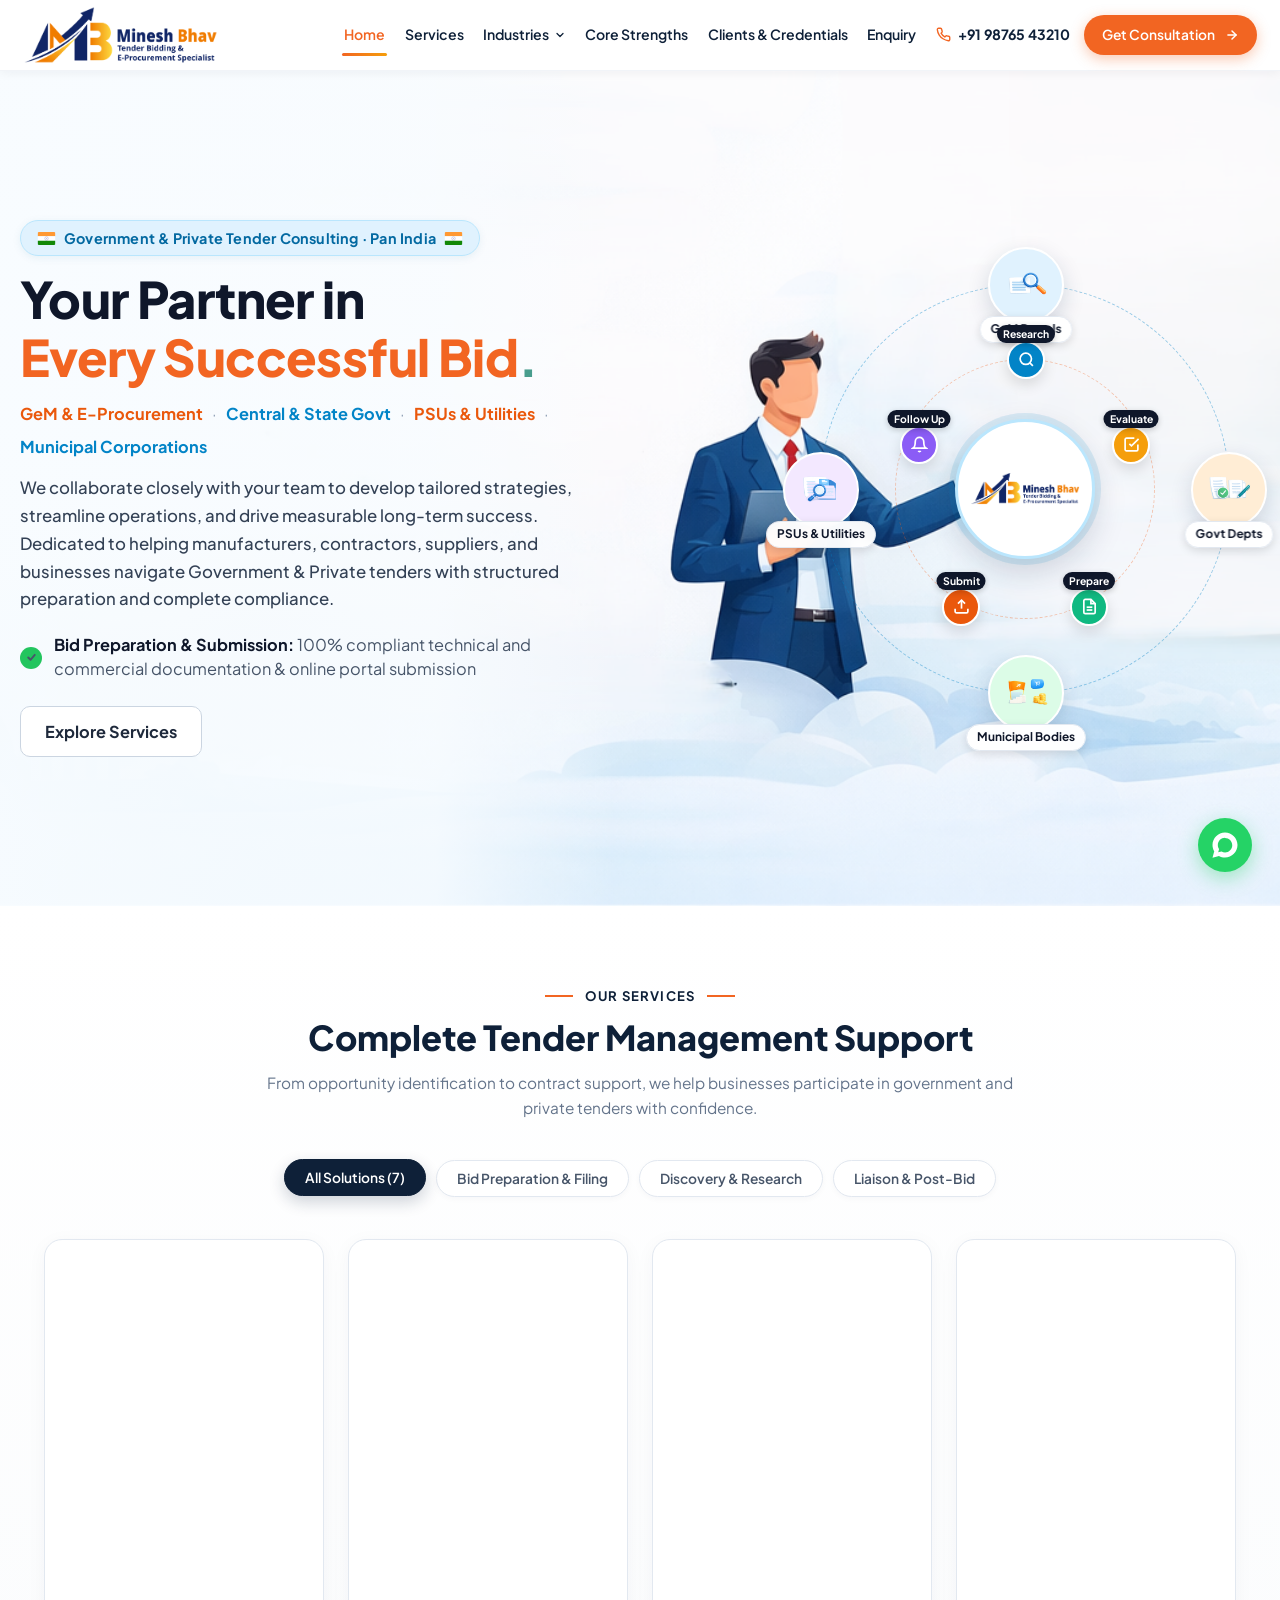
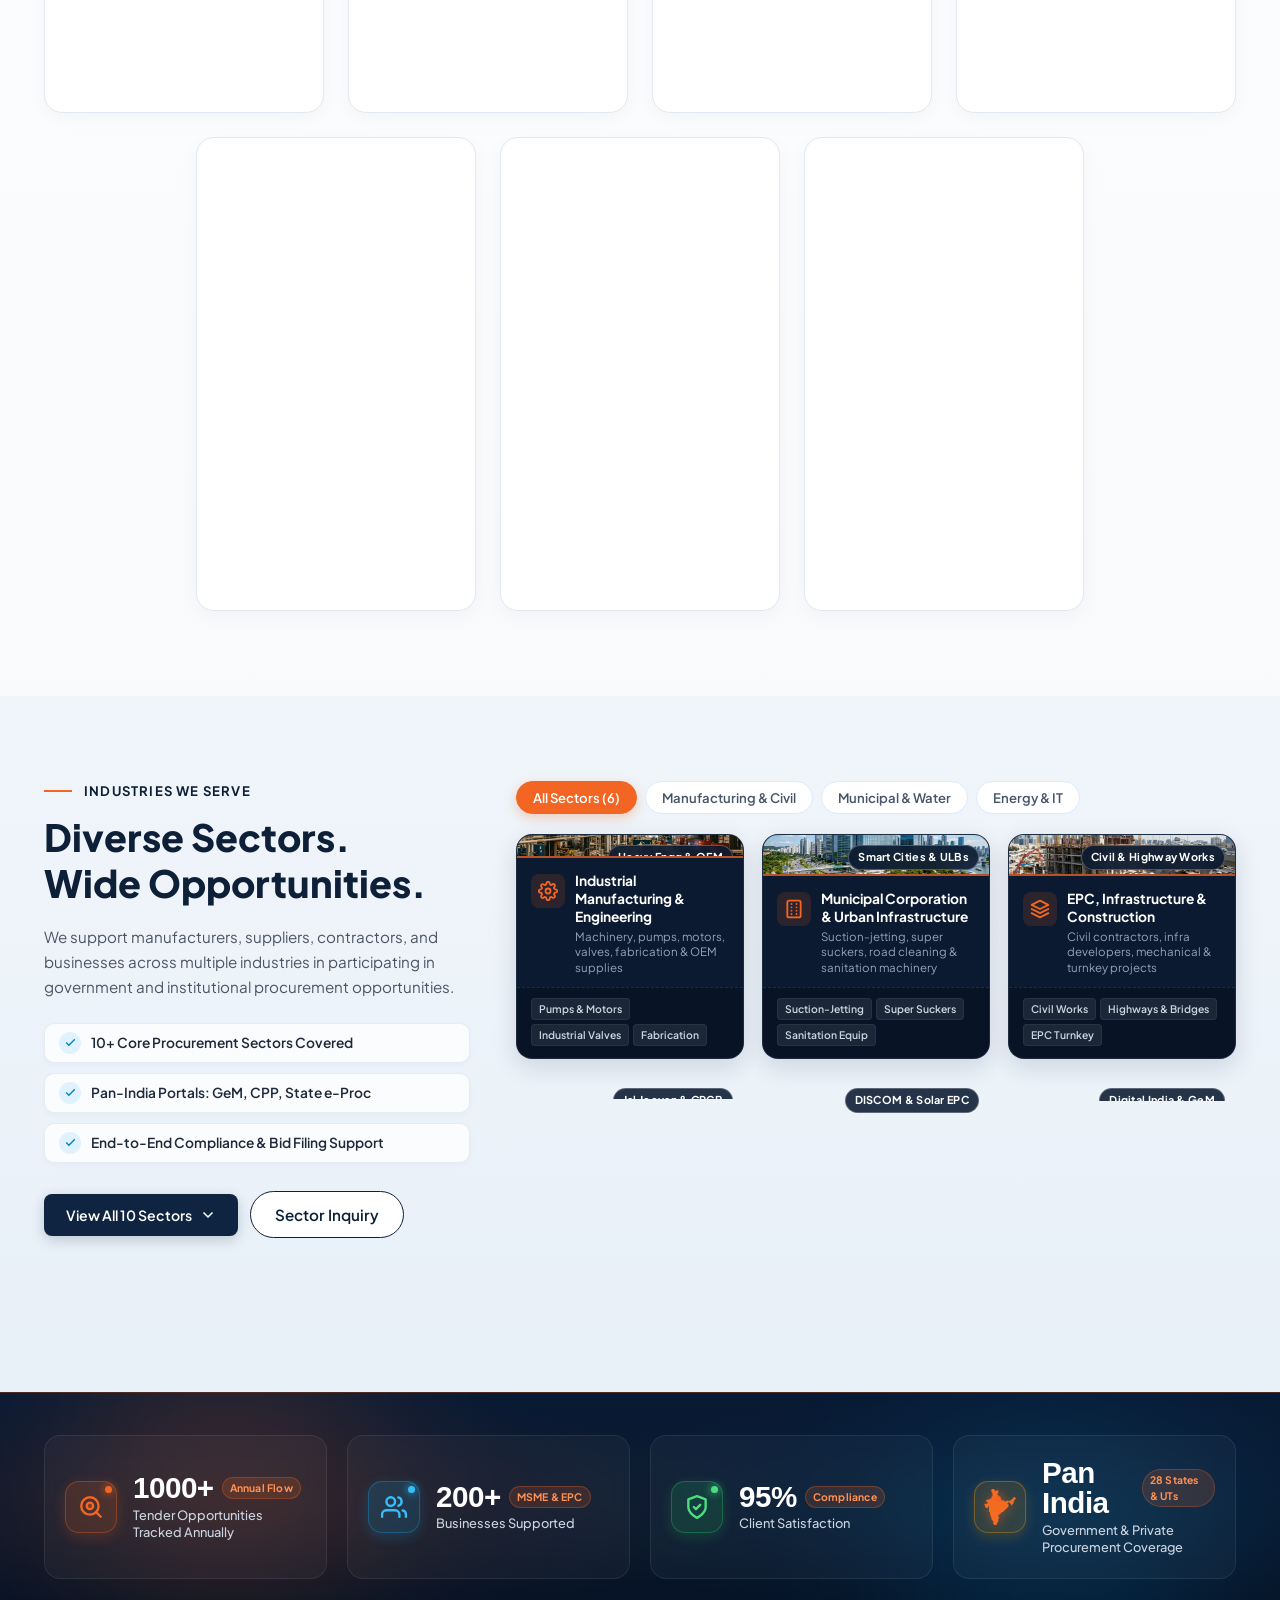
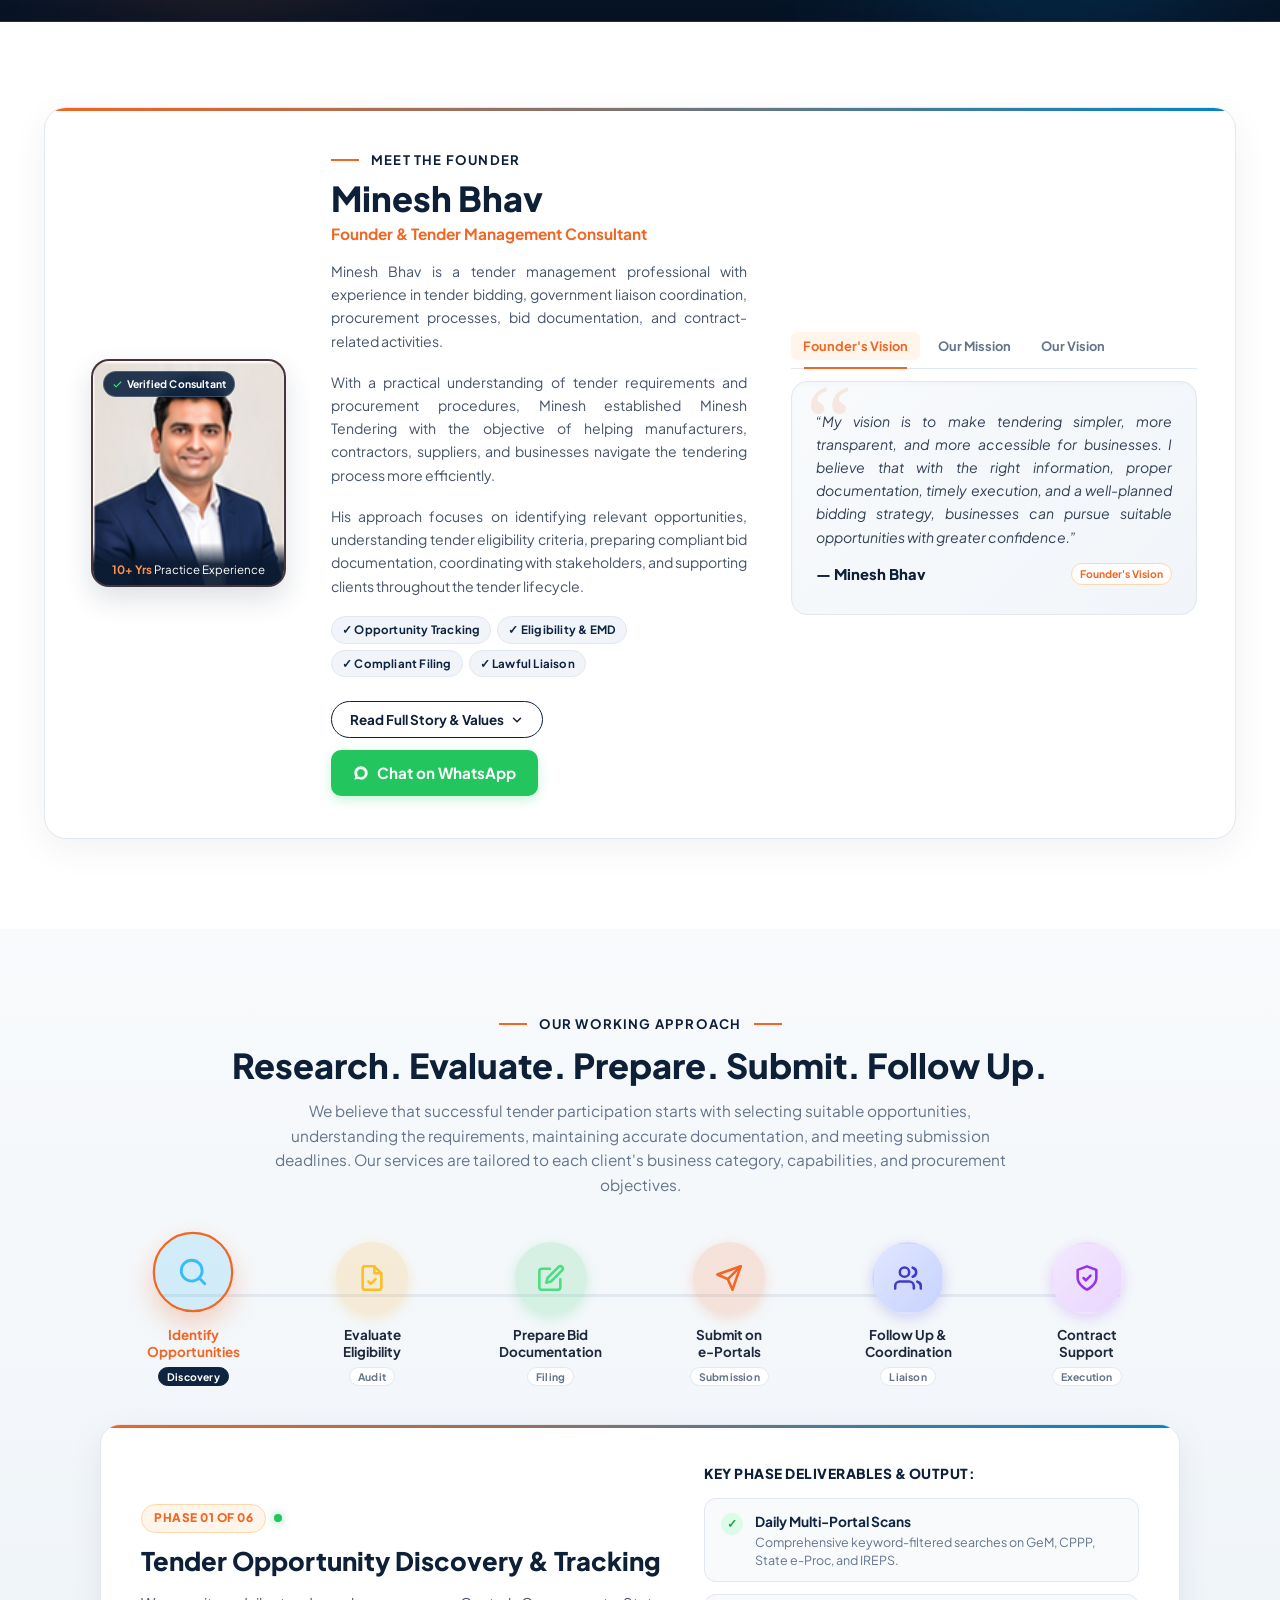
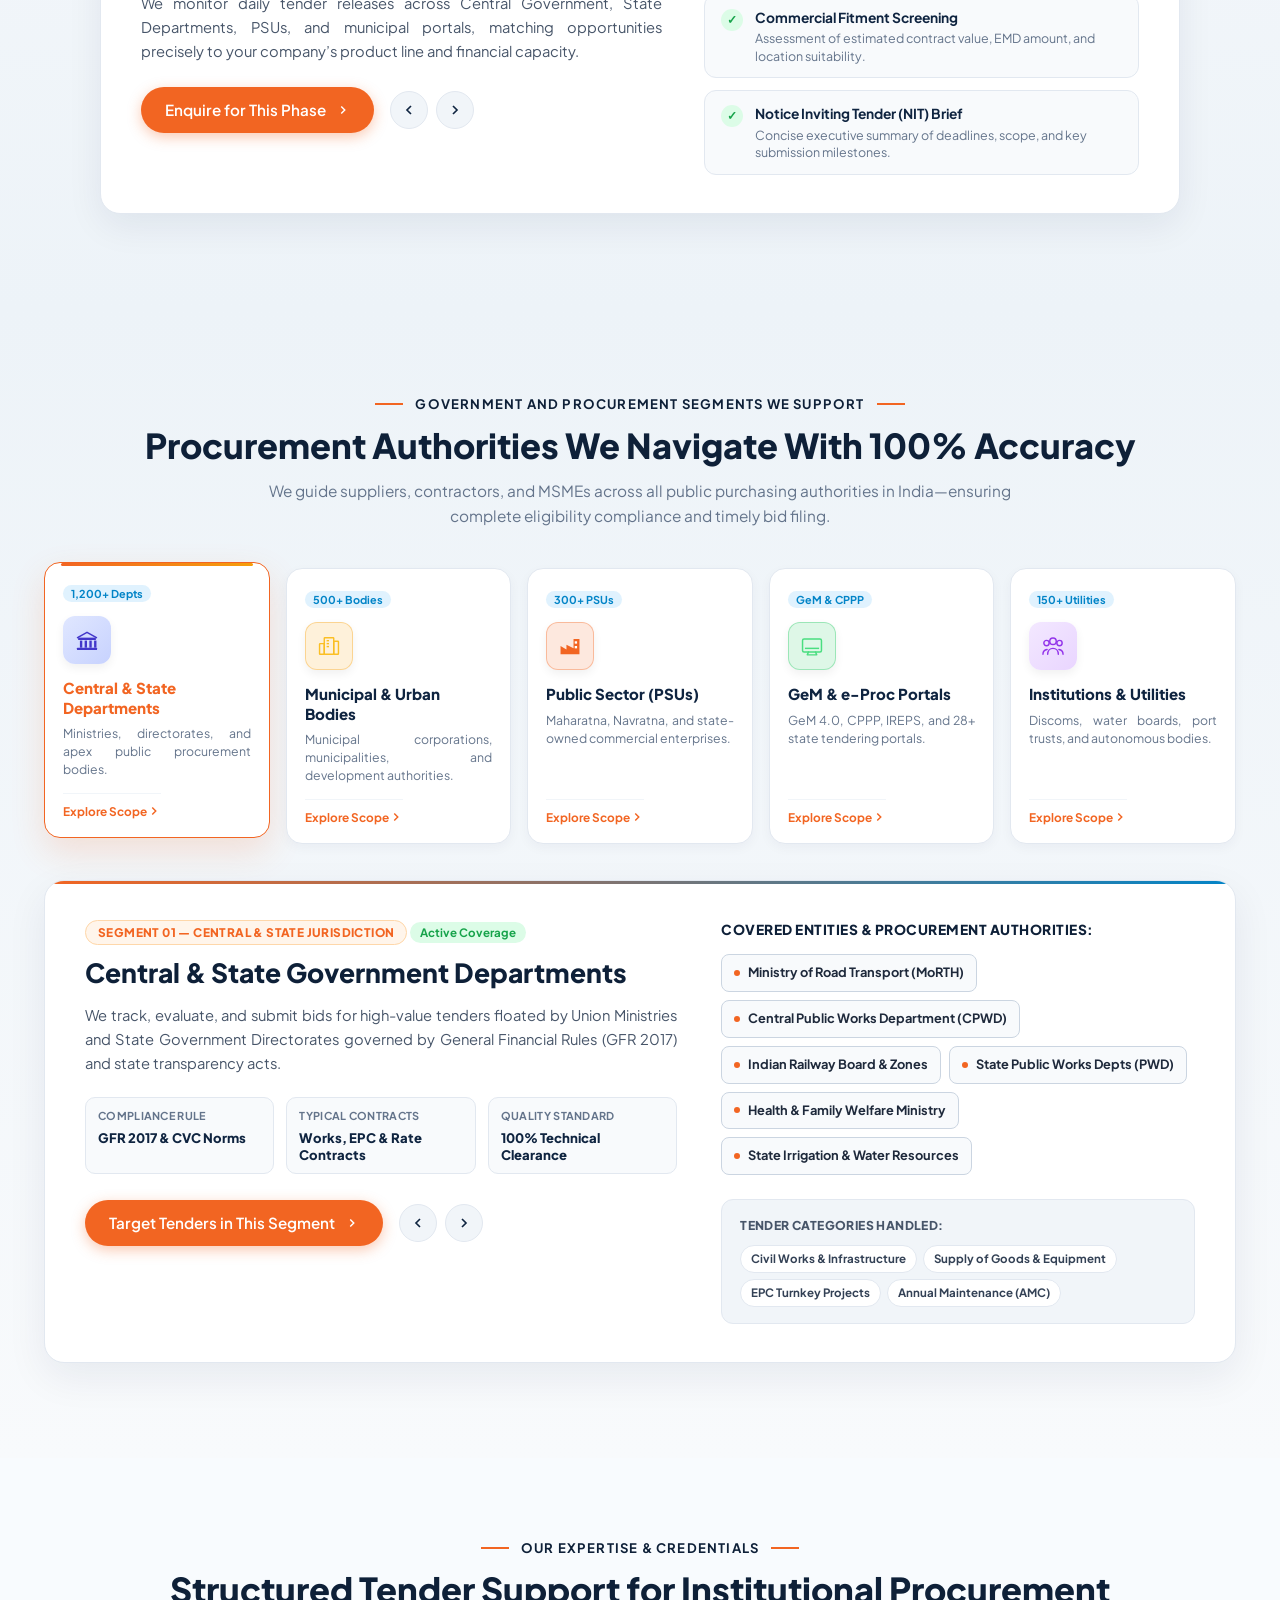
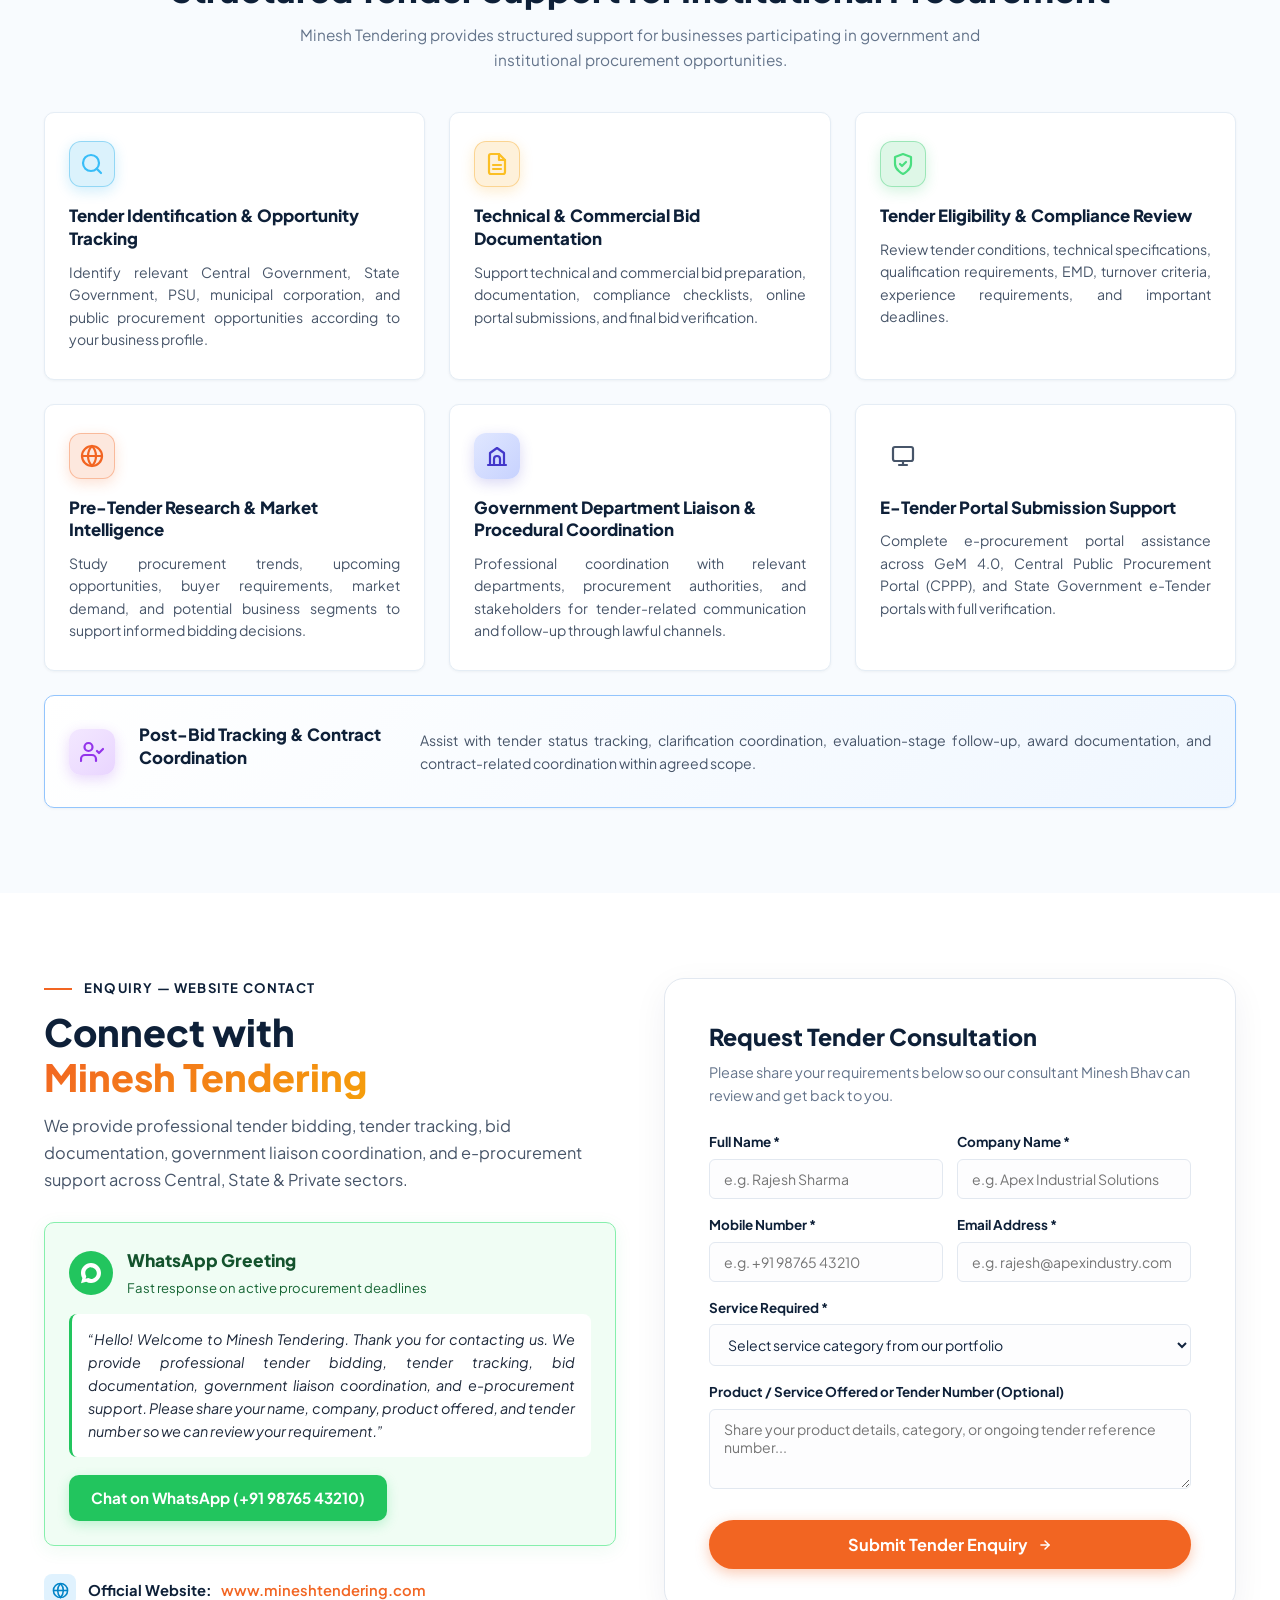
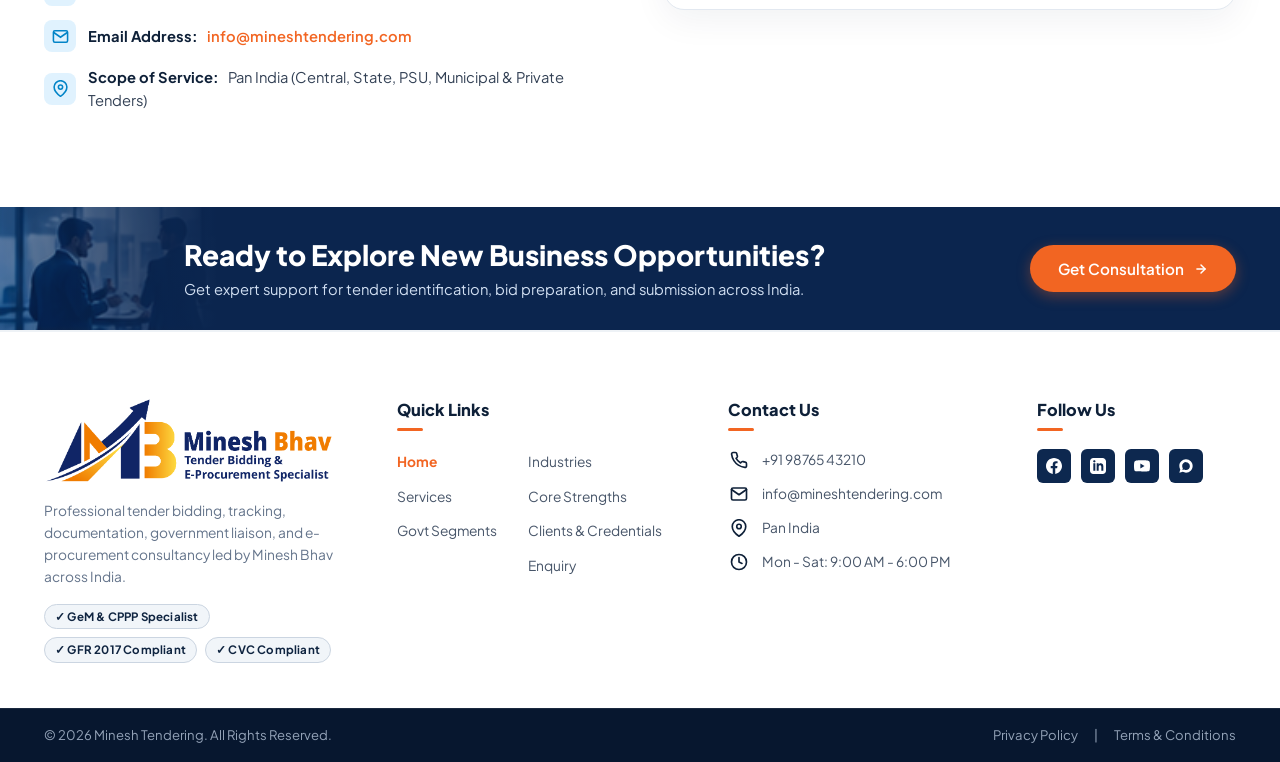
==== commit ee6006c0: "Remove Get Consultation button from hero section" ====
--- a/index.html
+++ b/index.html
@@ -262,13 +262,6 @@
           </div>
 
           <div class="hero-btn-row">
-            <a href="#consultation-modal" class="btn-hero-cta open-modal-btn" data-service="Tender Bidding &amp; Submission">
-              Get Consultation
-              <svg viewBox="0 0 24 24" fill="none" stroke="currentColor" stroke-width="2.5" stroke-linecap="round" stroke-linejoin="round" width="16" height="16">
-                <line x1="5" y1="12" x2="19" y2="12"></line>
-                <polyline points="12 5 19 12 12 19"></polyline>
-              </svg>
-            </a>
             <a href="#services" class="btn-hero-sample">
               Explore Services
             </a>
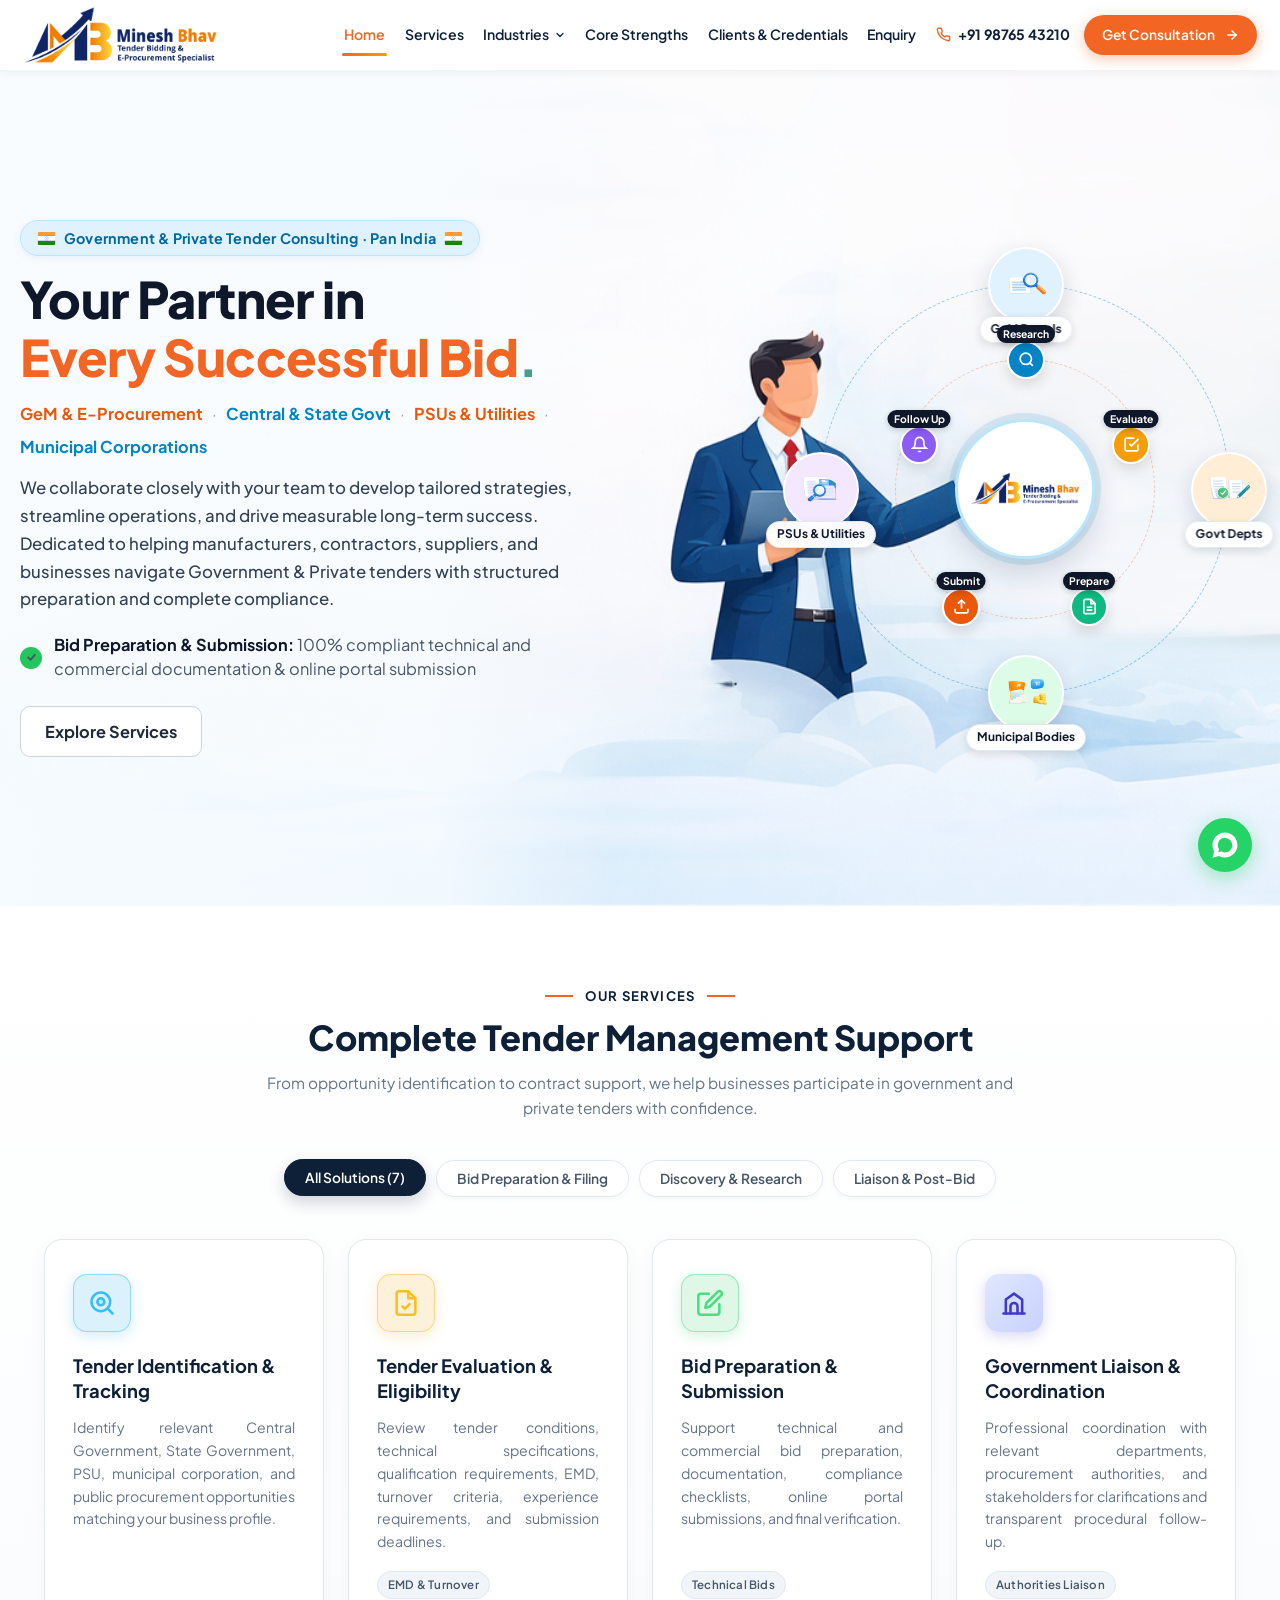
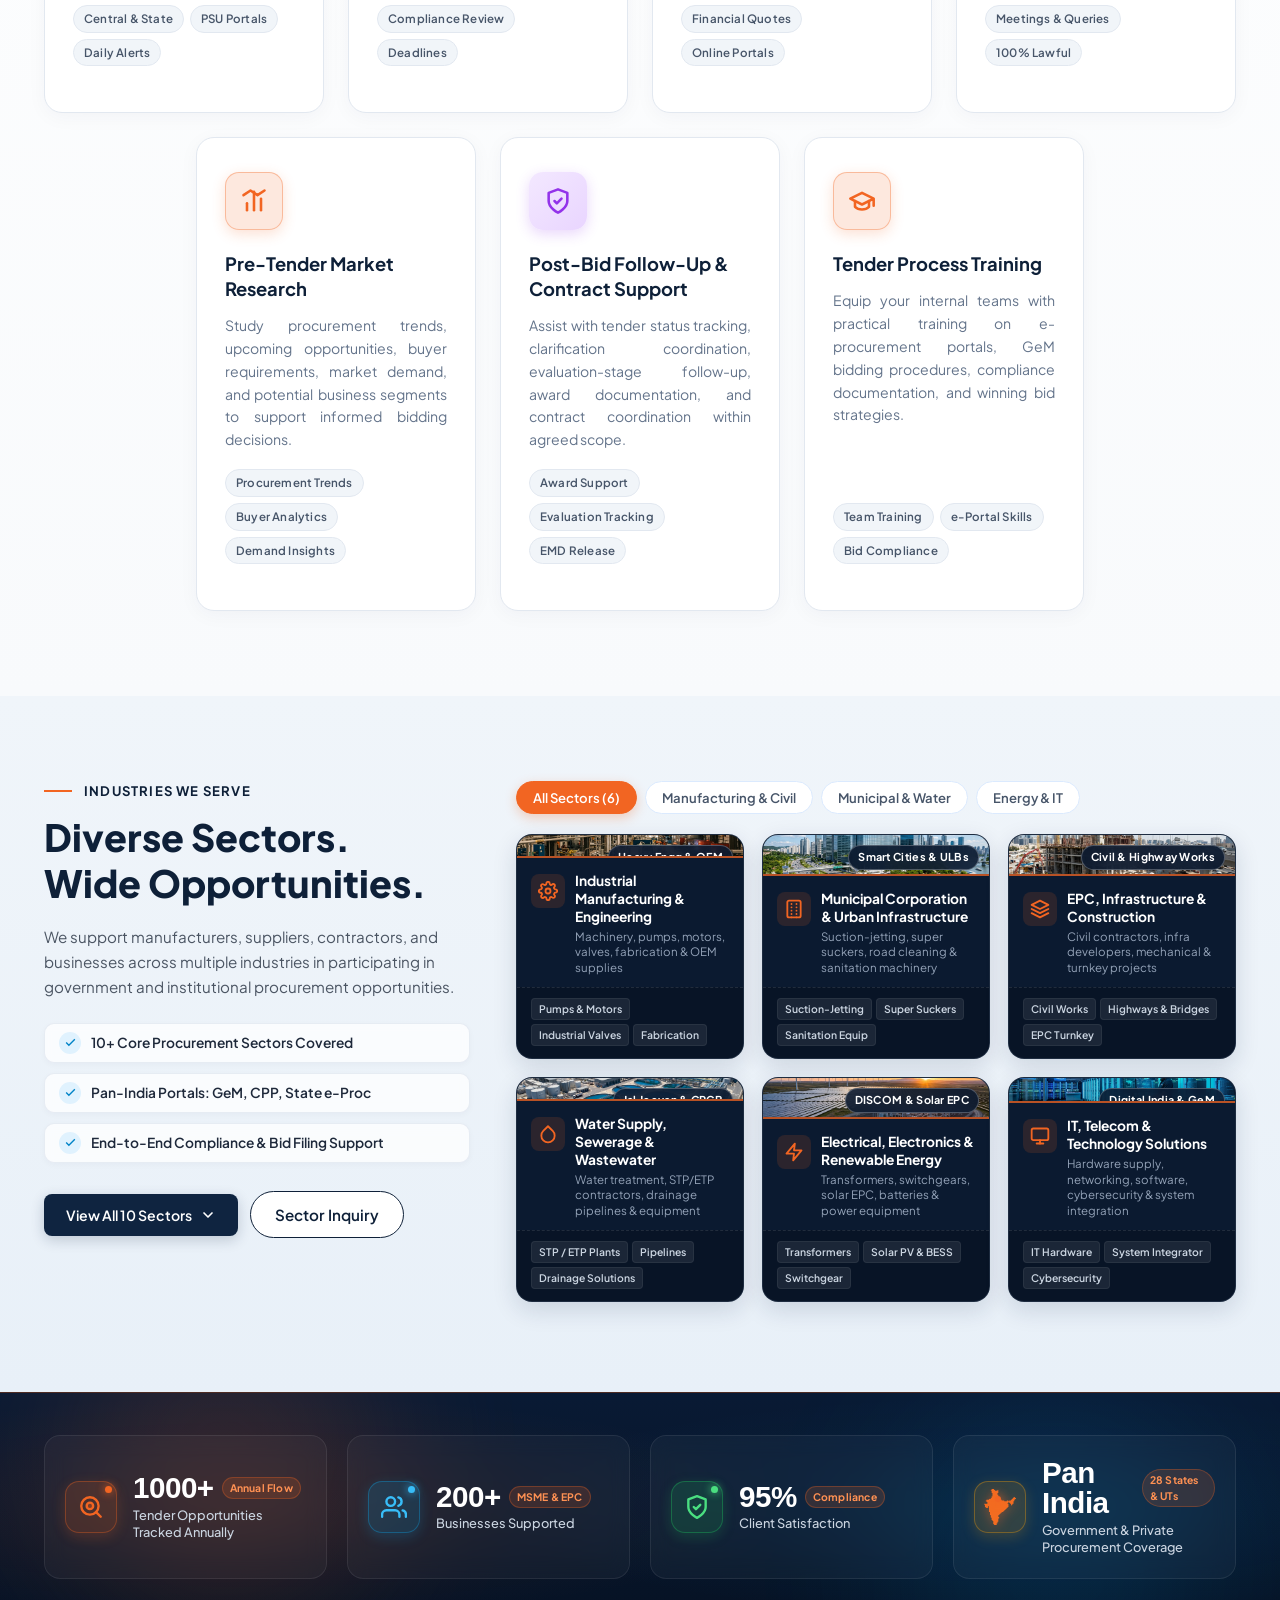
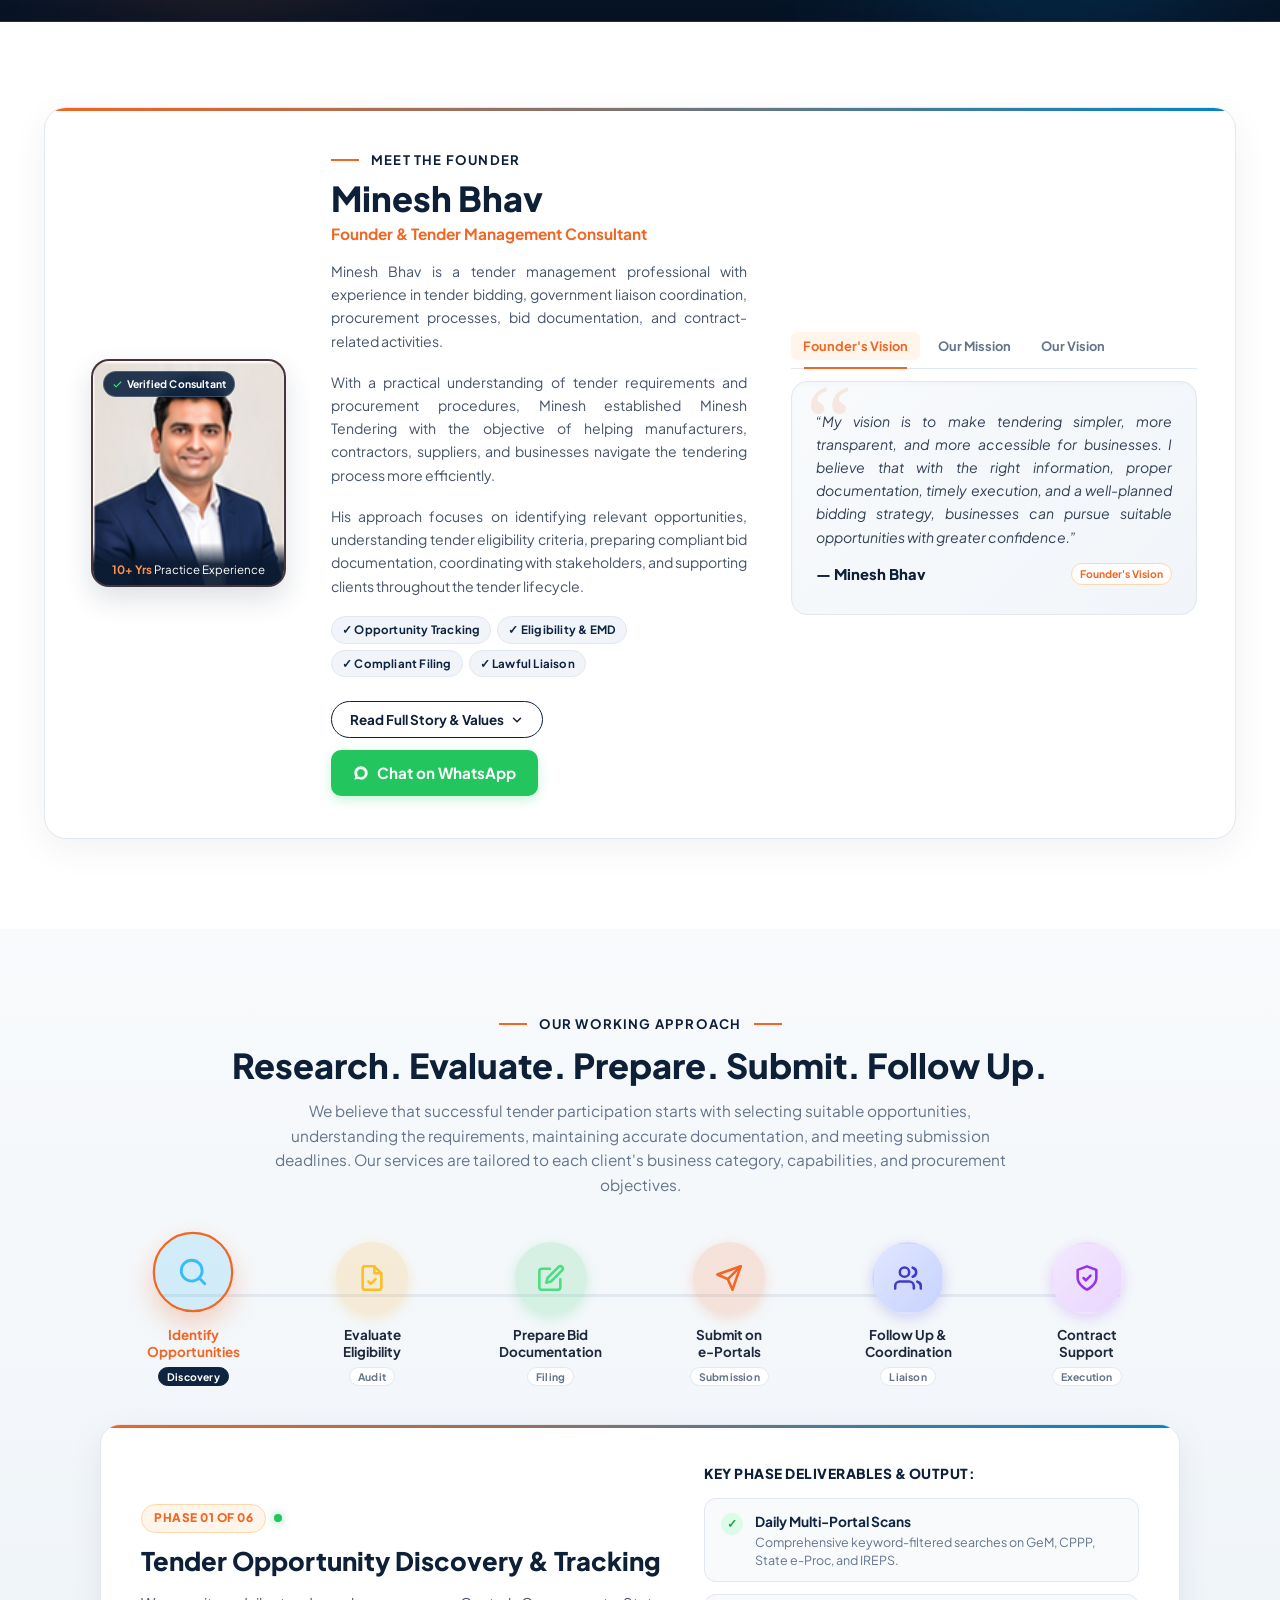
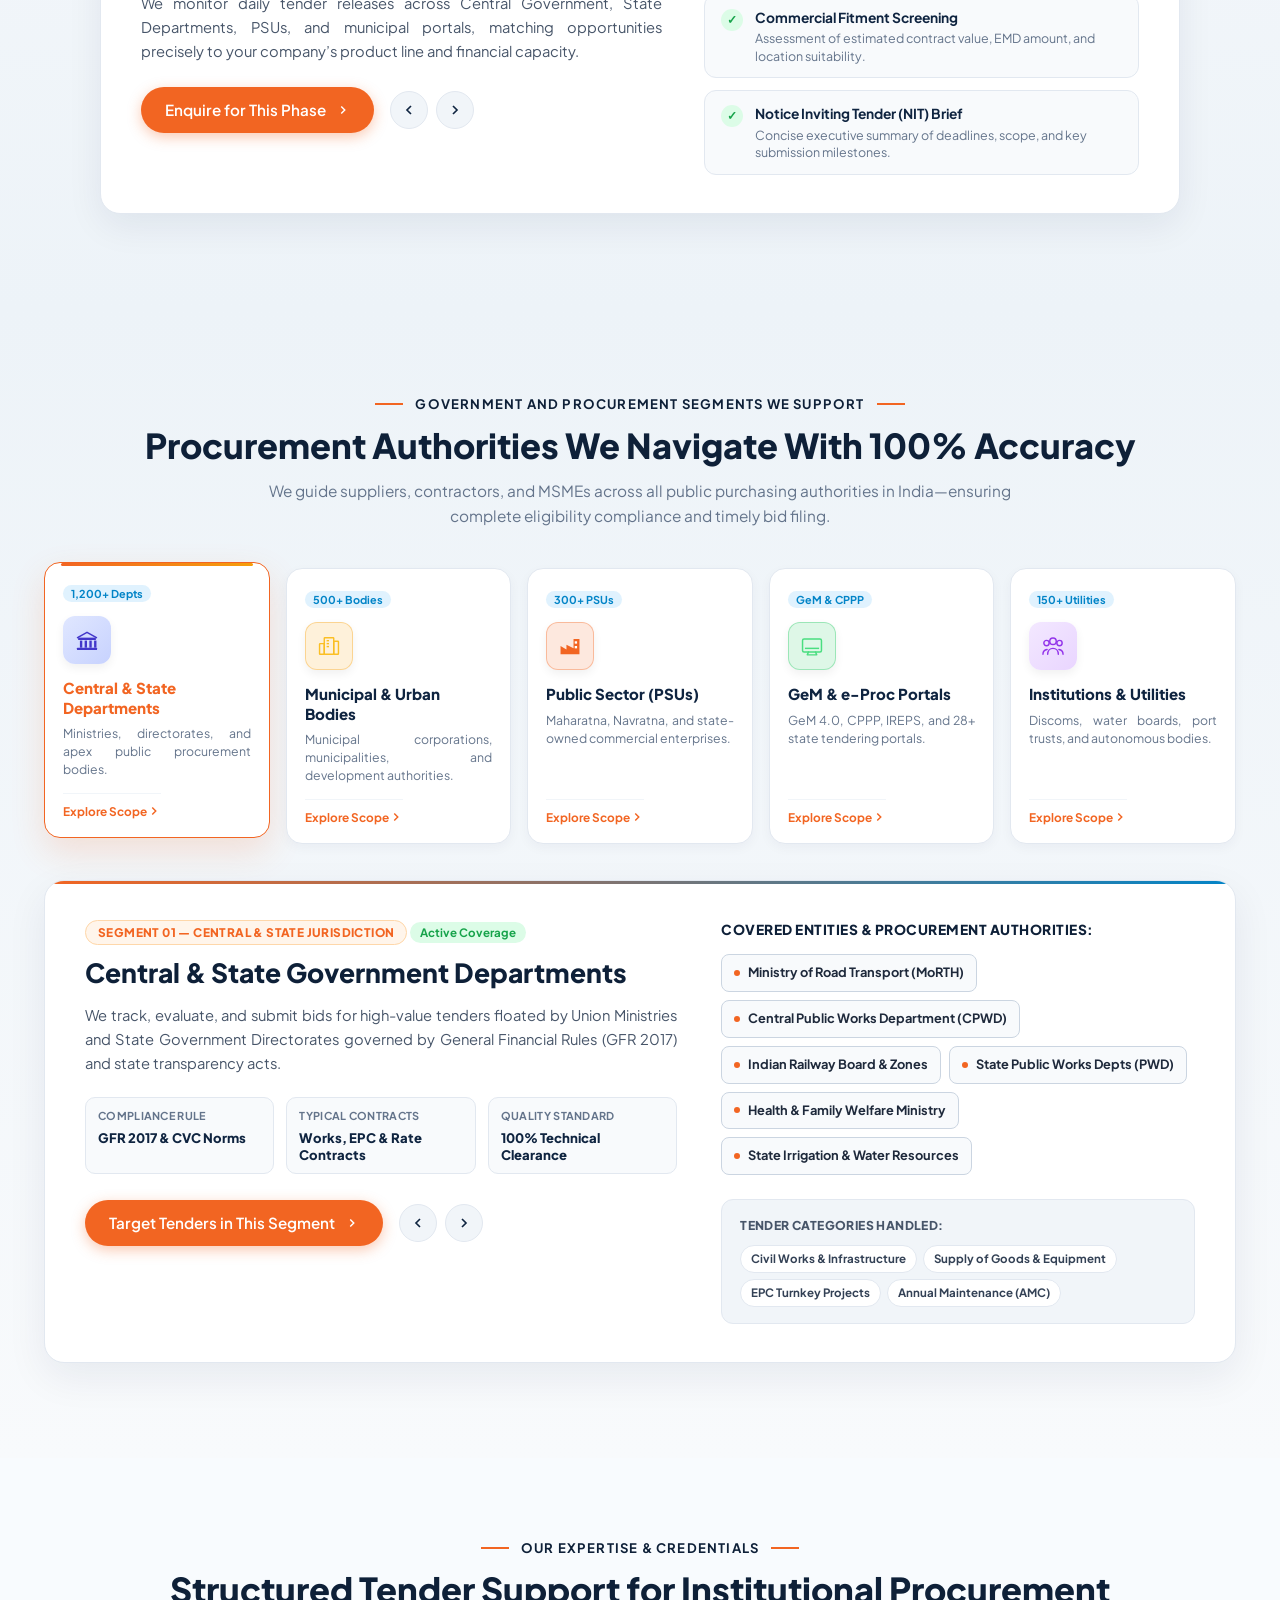
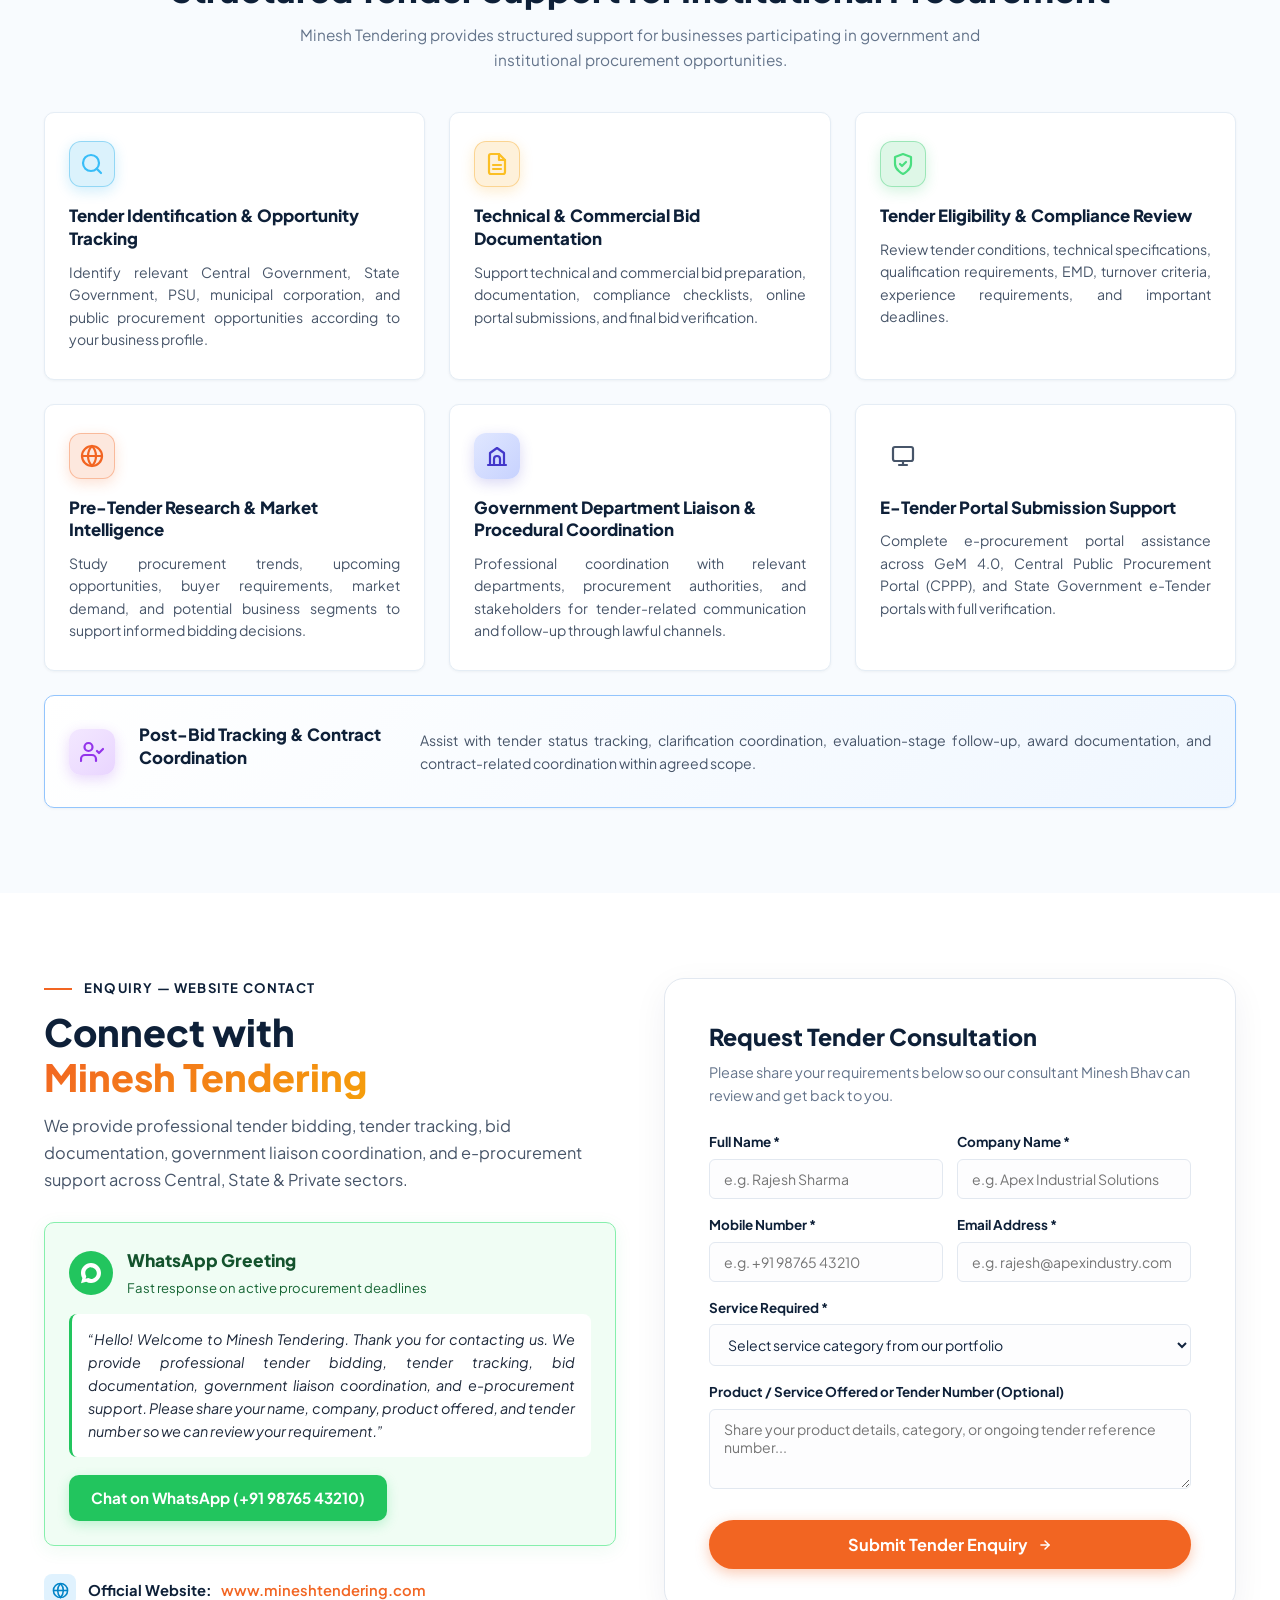
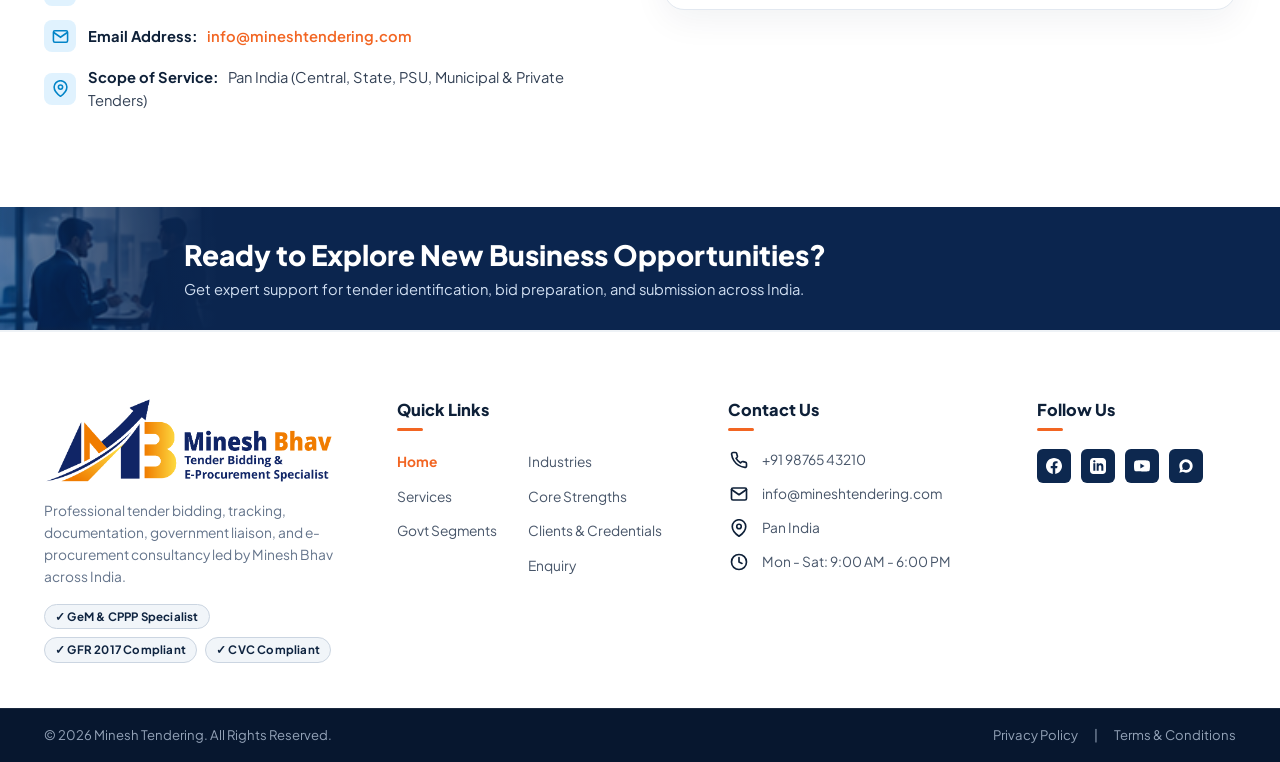
==== commit b873005a: "Remove Get Consultation button from bottom CTA banner" ====
--- a/index.html
+++ b/index.html
@@ -1638,15 +1638,6 @@
           <h2 class="cta-banner-title">Ready to Explore New Business Opportunities?</h2>
           <p class="cta-banner-subtitle">Get expert support for tender identification, bid preparation, and submission across India.</p>
         </div>
-        <div class="cta-banner-btn">
-          <a href="#consultation-modal" class="btn btn-primary open-modal-btn">
-            Get Consultation
-            <svg viewBox="0 0 24 24" fill="none" stroke="currentColor" stroke-width="2.5" stroke-linecap="round" stroke-linejoin="round">
-              <line x1="5" y1="12" x2="19" y2="12"></line>
-              <polyline points="12 5 19 12 12 19"></polyline>
-            </svg>
-          </a>
-        </div>
       </div>
     </div>
   </section>
